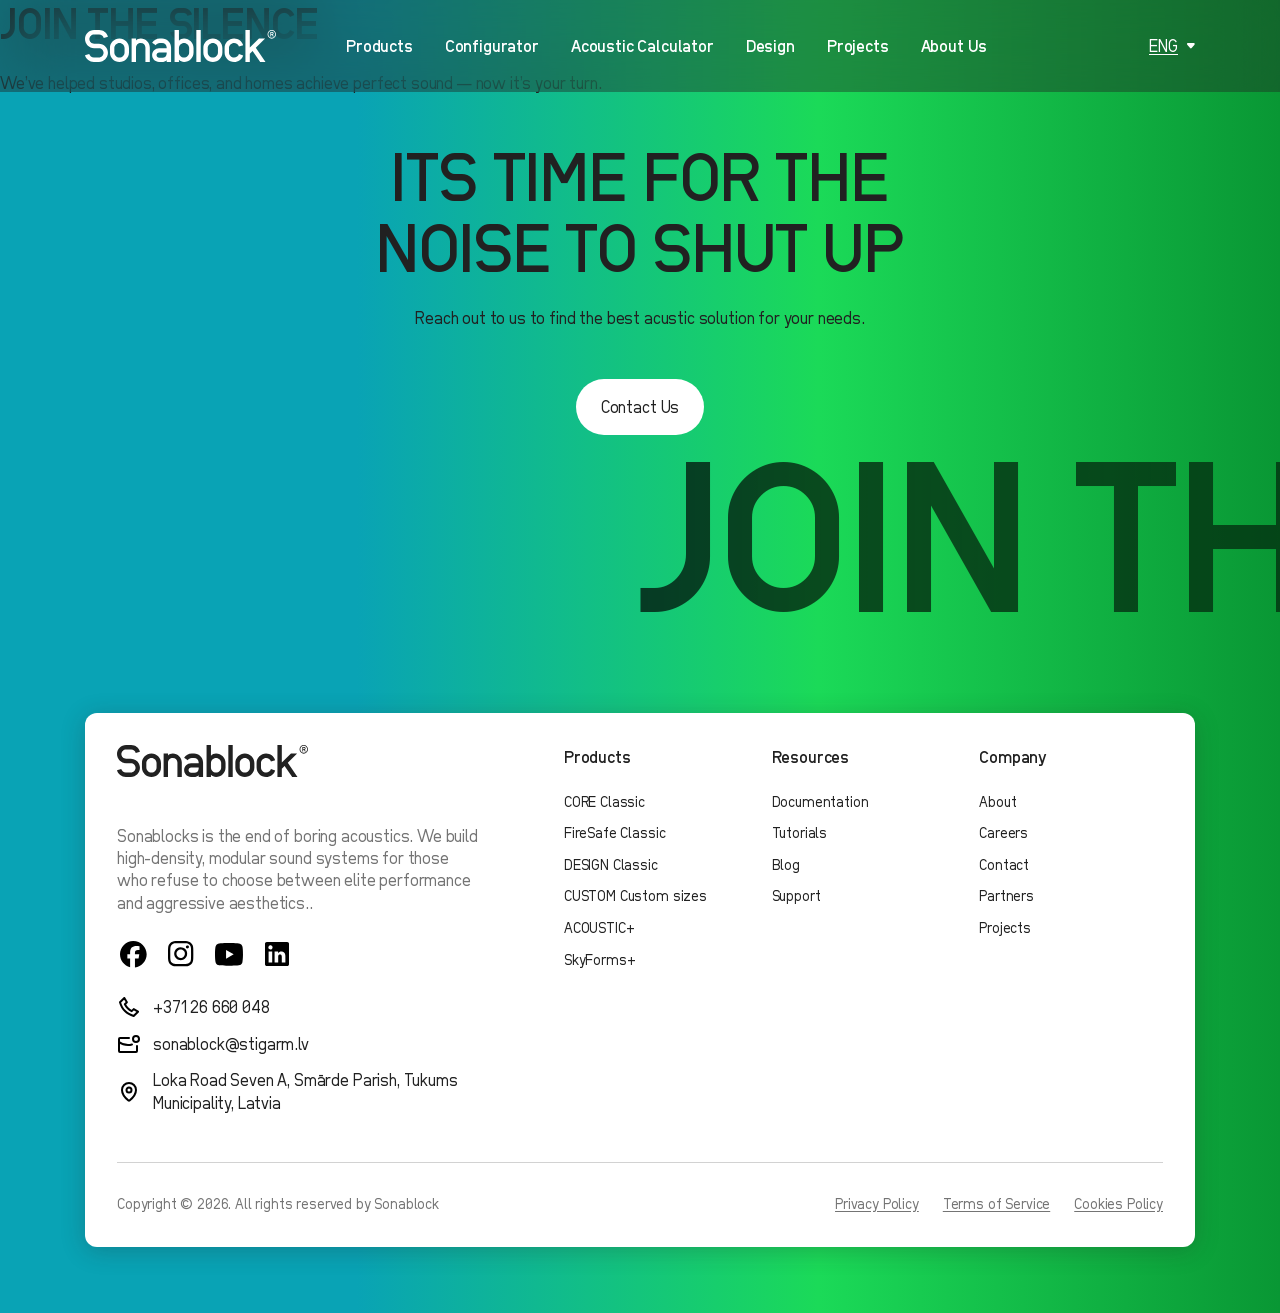
==== contacts-page.html @ 24ee2043 "initial commit" ====
<!DOCTYPE html>
<html lang="en">
    <head>
        <meta charset="UTF-8">
        <meta name="viewport" content="width=device-width, initial-scale=1, shrink-to-fit=no"> 
        <link href="assets/css/style.css?v=1" rel="stylesheet" />
        <title>Sonablock</title>
    </head>

    <body>
        <header id="masthead" class="site-header">
            <div class="container">
                <a href="#" class="site-logo">
                    <img src="assets/images/logo.svg" alt="">
                </a> 

                <nav id="site-navigation">                    
                    <ul id="primary-menu-list">  
                        <li class="menu-item menu-current-item">
                            <a href="#">Products</a>
                        </li>

                        <li class="menu-item">
                            <a href="#">Configurator</a>
                        </li>

                         <li class="menu-item">
                            <a href="#">Acoustic Calculator</a>
                        </li>

                         <li class="menu-item">
                            <a href="#">Design</a>
                        </li>

                         <li class="menu-item">
                            <a href="#">Projects</a>
                        </li>

                         <li class="menu-item">
                            <a href="#">About Us</a>
                        </li>

                    </ul>
                </nav> 
                
                <div class="site-header__buttons">
                    <a href="#" class="cta-btn btn btn-primary h-44">Join the silence</a>

                    <div class="header-lang-bar dropdown">
                        <button class="dropdown-toggle" type="button" data-bs-toggle="dropdown" aria-expanded="false">
                            <span>Eng</span>
                        </button>
    
                        <ul class="dropdown-menu">
                            <li>
                                <a class="dropdown-item" href="#">
                                    <span>LV</span>
                                </a>
                            </li>

                            <li>
                                <a class="dropdown-item" href="#">
                                    <span>LT</span>
                                </a>
                            </li>
                        </ul>
                    </div>

                    <button type="button" class="menu-toggle">
                        <span>Menu</span>

                        <div class="menu-toggle__icon-holder">
                            <i class="menu-toggle__icon"></i>
                        </div>
                    </button>                    
                </div>

            </div>
        </header>    
        
        <main id="main" class="site-main" role="main"> 
            <div class="page-heading-holder">
                <h1 class="page-heading">JOIN THE SILENCE</h1>
                <p>We’ve helped studios, offices, and homes achieve perfect sound — now it’s your turn.</p>
            </div>

            <section class="cta-section" data-title="Join the silence">
                <div class="container">
                    <div class="section-heading-holder">
                        <h2 class="section-heading section-heading--gradient">ITS TIME FOR THE NOISE TO SHUT UP</h2>
                        <p>Reach out to us to find the best acustic solution for your needs.</p>

                        <a href="#" class="cta-section__btn btn btn-primary">Contact Us</a>
                    </div>
                </div>
            </section>
        </main>

        <footer id="main-footer">      
            <div class="container">
                <div class="footer-content">
                    <div class="footer-content__main">
                        <div class="widget-text">
                            <div class="footer-logo">
                                <img src="assets/images/logos/footer-logo.svg" alt="">
                            </div>

                            <p>Sonablocks is the end of boring acoustics. We build high-density, modular sound systems for those who refuse to choose between elite performance and aggressive aesthetics..</p>

                            <ul class="social-media">
                                <li>
                                    <a href="#" target="_blank">
                                        <img src="assets/images/icons/footer-fb-icon.svg" alt="">
                                    </a>
                                </li>

                                <li>
                                    <a href="#" target="_blank">
                                        <img src="assets/images/icons/footer-ig-icon.svg" alt="">
                                    </a>
                                </li>

                                <li>
                                    <a href="#" target="_blank">
                                        <img src="assets/images/icons/footer-yt-icon.svg" alt="">
                                    </a>
                                </li>

                                <li>
                                    <a href="#" target="_blank">
                                        <img src="assets/images/icons/footer-linked-icon.svg" alt="">
                                    </a>
                                </li>
                            </ul>

                            <ul class="footer-contacts">
                                <li>
                                    <a href="tel:+37126660048">
                                        <div class="footer-contacts__icon">
                                            <img src="assets/images/icons/footer-phone.svg" alt="">
                                        </div>

                                        <span>+371 26 660 048</span>
                                    </a>
                                </li>

                                <li>
                                    <a href="mailto:sonablock@stigarm.lv">
                                        <div class="footer-contacts__icon">
                                            <img src="assets/images/icons/footer-email.svg" alt="">
                                        </div>

                                        <span>sonablock@stigarm.lv</span>
                                    </a>
                                </li>

                                <li>
                                    <a href="#">
                                        <div class="footer-contacts__icon">
                                            <img src="assets/images/icons/footer-location.svg" alt="">
                                        </div>

                                        <span>Loka Road Seven A, Smārde Parish, Tukums Municipality, Latvia</span>
                                    </a>
                                </li>
                            </ul>
                        </div>

                        <div class="right-side">
                            <div class="menu-col">
                                <h4 class="widget-title">Products</h4>

                                <ul class="menu">
                                    <li class="menu-item">
                                        <a href="#">CORE Classic</a>
                                    </li>

                                    <li class="menu-item">
                                        <a href="#">FireSafe Classic</a>
                                    </li>

                                    <li class="menu-item">
                                        <a href="#">DESIGN Classic</a>
                                    </li>

                                    <li class="menu-item">
                                        <a href="#">CUSTOM Custom sizes</a>
                                    </li>

                                    <li class="menu-item">
                                        <a href="#">ACOUSTIC+</a>
                                    </li>

                                    <li class="menu-item">
                                        <a href="#">SkyForms+</a>
                                    </li>
                                </ul>
                            </div>

                            <div class="menu-col">
                                <h4 class="widget-title">Resources</h4>

                                <ul class="menu">
                                    <li class="menu-item">
                                        <a href="#">Documentation</a>
                                    </li>

                                    <li class="menu-item">
                                        <a href="#">Tutorials</a>
                                    </li>

                                    <li class="menu-item">
                                        <a href="#">Blog</a>
                                    </li>

                                    <li class="menu-item">
                                        <a href="#">Support</a>
                                    </li>
                                </ul>
                            </div>

                            <div class="menu-col">
                                <h4 class="widget-title">Company</h4>

                                <ul class="menu">
                                    <li class="menu-item">
                                        <a href="#">About</a>
                                    </li>

                                    <li class="menu-item">
                                        <a href="#">Careers</a>
                                    </li>

                                    <li class="menu-item">
                                        <a href="#">Contact</a>
                                    </li>

                                    <li class="menu-item">
                                        <a href="#">Partners</a>
                                    </li>

                                    <li class="menu-item">
                                        <a href="#">Projects</a>
                                    </li>
                                </ul>
                            </div>
                        </div>
                    </div>

                    <div class="footer-content__bottom">
                        <span class="footer-content__bottom-copyrights">Copyright &copy; 2026. All rights reserved by Sonablock</span>

                        <ul class="footer-content__bottom-links d-flex">
                            <li>
                                <a href="#">Privacy Policy</a>
                            </li>

                            <li>
                                <a href="#">Terms of Service</a>
                            </li>

                            <li>
                                <a href="#">Cookies Policy</a>
                            </li>

                        </ul>
                    </div>
                </div>               
            </div>        
        </footer>

        <div class="content-overlay"></div>

        <!-- JS files -->
        <script src="assets/js/jquery.min.js"></script>
        <script src="assets/bootstrap/dist/js/bootstrap.bundle.js"></script> 
        <script src="assets/js/swiper-bundle.min.js"></script> 
        <script src="assets/js/bootstrap-select.min.js"></script>
        <script src="assets/js/fancybox.min.js"></script> 
        <script src="assets/js/functions.js?v=1"></script>       
    </body>
</html>
---- assets/css/style.css ----
@charset "UTF-8";
@import "../css/swiper-bundle.min.css";
@import "../css/bootstrap-select.min.css";
@import "../css/jquery.fancybox.min.css";
@font-face {
  font-family: "Keiner 700";
  src: url("../fonts/Keiner-Bold.eot");
  src: url("../fonts/Keiner-Bold.eot?#iefix") format("embedded-opentype"), url("../fonts/Keiner-Bold.woff2") format("woff2"), url("../fonts/Keiner-Bold.woff") format("woff"), url("../fonts/Keiner-Bold.ttf") format("truetype");
  font-weight: 700;
  font-style: normal;
  font-display: swap;
}
@font-face {
  font-family: "Keiner 600";
  src: url("../fonts/Keiner-SemiBold.eot");
  src: url("../fonts/Keiner-SemiBold.eot?#iefix") format("embedded-opentype"), url("../fonts/Keiner-SemiBold.woff2") format("woff2"), url("../fonts/Keiner-SemiBold.woff") format("woff"), url("../fonts/Keiner-SemiBold.ttf") format("truetype");
  font-weight: 600;
  font-style: normal;
  font-display: swap;
}
@font-face {
  font-family: "Keiner 500";
  src: url("../fonts/Keiner-Medium.eot");
  src: url("../fonts/Keiner-Medium.eot?#iefix") format("embedded-opentype"), url("../fonts/Keiner-Medium.woff2") format("woff2"), url("../fonts/Keiner-Medium.woff") format("woff"), url("../fonts/Keiner-Medium.ttf") format("truetype");
  font-weight: 500;
  font-style: normal;
  font-display: swap;
}
@font-face {
  font-family: "Keiner 400";
  src: url("../fonts/Keiner-Regular.eot");
  src: url("../fonts/Keiner-Regular.eot?#iefix") format("embedded-opentype"), url("../fonts/Keiner-Regular.woff2") format("woff2"), url("../fonts/Keiner-Regular.woff") format("woff"), url("../fonts/Keiner-Regular.ttf") format("truetype");
  font-weight: 400;
  font-style: normal;
  font-display: swap;
}
@font-face {
  font-family: "Keiner 300";
  src: url("../fonts/Keiner-Light.eot");
  src: url("../fonts/Keiner-Light.eot?#iefix") format("embedded-opentype"), url("../fonts/Keiner-Light.woff2") format("woff2"), url("../fonts/Keiner-Light.woff") format("woff"), url("../fonts/Keiner-Light.ttf") format("truetype");
  font-weight: 300;
  font-style: normal;
  font-display: swap;
}
@font-face {
  font-family: "Keiner 200";
  src: url("../fonts/Keiner-ExtraLight.eot");
  src: url("../fonts/Keiner-ExtraLight.eot?#iefix") format("embedded-opentype"), url("../fonts/Keiner-ExtraLight.woff2") format("woff2"), url("../fonts/Keiner-ExtraLight.woff") format("woff"), url("../fonts/Keiner-ExtraLight.ttf") format("truetype");
  font-weight: 200;
  font-style: normal;
  font-display: swap;
}
@font-face {
  font-family: "Keiner 100";
  src: url("../fonts/Keiner-Thin.eot");
  src: url("../fonts/Keiner-Thin.eot?#iefix") format("embedded-opentype"), url("../fonts/Keiner-Thin.woff2") format("woff2"), url("../fonts/Keiner-Thin.woff") format("woff"), url("../fonts/Keiner-Thin.ttf") format("truetype");
  font-weight: 100;
  font-style: normal;
  font-display: swap;
}
:root {
  --font-100: 'Keiner 100', sans-serif;
  --font-200: 'Keiner 200', sans-serif;
  --font-300: 'Keiner 300', sans-serif;
  --font-400: 'Keiner 400', sans-serif;
  --font-500: 'Keiner 500', sans-serif;
  --font-600: 'Keiner 600', sans-serif;
  --font-700: 'Keiner 700', sans-serif;
}

/* Bootstrap SCSS */
:root,
[data-bs-theme=light] {
  --bs-blue: transparent;
  --bs-indigo: transparent;
  --bs-purple: transparent;
  --bs-pink: transparent;
  --bs-red: transparent;
  --bs-orange: transparent;
  --bs-yellow: transparent;
  --bs-green: transparent;
  --bs-teal: transparent;
  --bs-cyan: transparent;
  --bs-black: #000;
  --bs-white: transparent;
  --bs-gray: transparent;
  --bs-gray-dark: transparent;
  --bs-gray-100: transparent;
  --bs-gray-200: transparent;
  --bs-gray-300: transparent;
  --bs-gray-400: transparent;
  --bs-gray-500: transparent;
  --bs-gray-600: transparent;
  --bs-gray-700: transparent;
  --bs-gray-800: transparent;
  --bs-gray-900: transparent;
  --bs-primary: transparent;
  --bs-secondary: transparent;
  --bs-success: transparent;
  --bs-info: transparent;
  --bs-warning: transparent;
  --bs-danger: transparent;
  --bs-light: transparent;
  --bs-dark: transparent;
  --bs-primary-rgb: 0, 0, 0;
  --bs-secondary-rgb: 0, 0, 0;
  --bs-success-rgb: 0, 0, 0;
  --bs-info-rgb: 0, 0, 0;
  --bs-warning-rgb: 0, 0, 0;
  --bs-danger-rgb: 0, 0, 0;
  --bs-light-rgb: 0, 0, 0;
  --bs-dark-rgb: 0, 0, 0;
  --bs-primary-text-emphasis: rgba(0, 0, 0, 0.6);
  --bs-secondary-text-emphasis: rgba(0, 0, 0, 0.6);
  --bs-success-text-emphasis: rgba(0, 0, 0, 0.6);
  --bs-info-text-emphasis: rgba(0, 0, 0, 0.6);
  --bs-warning-text-emphasis: rgba(0, 0, 0, 0.6);
  --bs-danger-text-emphasis: rgba(0, 0, 0, 0.6);
  --bs-light-text-emphasis: transparent;
  --bs-dark-text-emphasis: transparent;
  --bs-primary-bg-subtle: rgba(255, 255, 255, 0.8);
  --bs-secondary-bg-subtle: rgba(255, 255, 255, 0.8);
  --bs-success-bg-subtle: rgba(255, 255, 255, 0.8);
  --bs-info-bg-subtle: rgba(255, 255, 255, 0.8);
  --bs-warning-bg-subtle: rgba(255, 255, 255, 0.8);
  --bs-danger-bg-subtle: rgba(255, 255, 255, 0.8);
  --bs-light-bg-subtle: rgba(0, 0, 0, 0);
  --bs-dark-bg-subtle: transparent;
  --bs-primary-border-subtle: rgba(255, 255, 255, 0.6);
  --bs-secondary-border-subtle: rgba(255, 255, 255, 0.6);
  --bs-success-border-subtle: rgba(255, 255, 255, 0.6);
  --bs-info-border-subtle: rgba(255, 255, 255, 0.6);
  --bs-warning-border-subtle: rgba(255, 255, 255, 0.6);
  --bs-danger-border-subtle: rgba(255, 255, 255, 0.6);
  --bs-light-border-subtle: transparent;
  --bs-dark-border-subtle: transparent;
  --bs-white-rgb: 0, 0, 0;
  --bs-black-rgb: 0, 0, 0;
  --bs-font-sans-serif: system-ui, -apple-system, "Segoe UI", Roboto, "Helvetica Neue", "Noto Sans", "Liberation Sans", Arial, sans-serif, "Apple Color Emoji", "Segoe UI Emoji", "Segoe UI Symbol", "Noto Color Emoji";
  --bs-font-monospace: SFMono-Regular, Menlo, Monaco, Consolas, "Liberation Mono", "Courier New", monospace;
  --bs-gradient: linear-gradient(180deg, rgba(0, 0, 0, 0.15), rgba(0, 0, 0, 0));
  --bs-body-font-family: var(--bs-font-sans-serif);
  --bs-body-font-size: 1rem;
  --bs-body-font-weight: 400;
  --bs-body-line-height: 1.5;
  --bs-body-color: transparent;
  --bs-body-color-rgb: 0, 0, 0;
  --bs-body-bg: transparent;
  --bs-body-bg-rgb: 0, 0, 0;
  --bs-emphasis-color: #000;
  --bs-emphasis-color-rgb: 0, 0, 0;
  --bs-secondary-color: rgba(0, 0, 0, 0.75);
  --bs-secondary-color-rgb: 0, 0, 0;
  --bs-secondary-bg: transparent;
  --bs-secondary-bg-rgb: 0, 0, 0;
  --bs-tertiary-color: rgba(0, 0, 0, 0.5);
  --bs-tertiary-color-rgb: 0, 0, 0;
  --bs-tertiary-bg: transparent;
  --bs-tertiary-bg-rgb: 0, 0, 0;
  --bs-heading-color: inherit;
  --bs-link-color: transparent;
  --bs-link-color-rgb: 0, 0, 0;
  --bs-link-decoration: underline;
  --bs-link-hover-color: rgba(0, 0, 0, 0.2);
  --bs-link-hover-color-rgb: 0, 0, 0;
  --bs-code-color: transparent;
  --bs-highlight-bg: rgba(255, 255, 255, 0.8);
  --bs-border-width: 1px;
  --bs-border-style: solid;
  --bs-border-color: transparent;
  --bs-border-color-translucent: rgba(0, 0, 0, 0.175);
  --bs-border-radius: 0.375rem;
  --bs-border-radius-sm: 0.25rem;
  --bs-border-radius-lg: 0.5rem;
  --bs-border-radius-xl: 1rem;
  --bs-border-radius-xxl: 2rem;
  --bs-border-radius-2xl: var(--bs-border-radius-xxl);
  --bs-border-radius-pill: 50rem;
  --bs-box-shadow: 0 0.5rem 1rem rgba(0, 0, 0, 0.15);
  --bs-box-shadow-sm: 0 0.125rem 0.25rem rgba(0, 0, 0, 0.075);
  --bs-box-shadow-lg: 0 1rem 3rem rgba(0, 0, 0, 0.175);
  --bs-box-shadow-inset: inset 0 1px 2px rgba(0, 0, 0, 0.075);
  --bs-focus-ring-width: 0.25rem;
  --bs-focus-ring-opacity: 0.25;
  --bs-focus-ring-color: rgba(0, 0, 0, 0.25);
  --bs-form-valid-color: transparent;
  --bs-form-valid-border-color: transparent;
  --bs-form-invalid-color: transparent;
  --bs-form-invalid-border-color: transparent;
}

[data-bs-theme=dark] {
  color-scheme: dark;
  --bs-body-color: transparent;
  --bs-body-color-rgb: 0, 0, 0;
  --bs-body-bg: transparent;
  --bs-body-bg-rgb: 0, 0, 0;
  --bs-emphasis-color: transparent;
  --bs-emphasis-color-rgb: 0, 0, 0;
  --bs-secondary-color: rgba(0, 0, 0, 0.75);
  --bs-secondary-color-rgb: 0, 0, 0;
  --bs-secondary-bg: transparent;
  --bs-secondary-bg-rgb: 0, 0, 0;
  --bs-tertiary-color: rgba(0, 0, 0, 0.5);
  --bs-tertiary-color-rgb: 0, 0, 0;
  --bs-tertiary-bg: rgba(0, 0, 0, 0);
  --bs-tertiary-bg-rgb: 0, 0, 0;
  --bs-primary-text-emphasis: rgba(255, 255, 255, 0.4);
  --bs-secondary-text-emphasis: rgba(255, 255, 255, 0.4);
  --bs-success-text-emphasis: rgba(255, 255, 255, 0.4);
  --bs-info-text-emphasis: rgba(255, 255, 255, 0.4);
  --bs-warning-text-emphasis: rgba(255, 255, 255, 0.4);
  --bs-danger-text-emphasis: rgba(255, 255, 255, 0.4);
  --bs-light-text-emphasis: transparent;
  --bs-dark-text-emphasis: transparent;
  --bs-primary-bg-subtle: rgba(0, 0, 0, 0.8);
  --bs-secondary-bg-subtle: rgba(0, 0, 0, 0.8);
  --bs-success-bg-subtle: rgba(0, 0, 0, 0.8);
  --bs-info-bg-subtle: rgba(0, 0, 0, 0.8);
  --bs-warning-bg-subtle: rgba(0, 0, 0, 0.8);
  --bs-danger-bg-subtle: rgba(0, 0, 0, 0.8);
  --bs-light-bg-subtle: transparent;
  --bs-dark-bg-subtle: rgba(0, 0, 0, 0.5);
  --bs-primary-border-subtle: rgba(0, 0, 0, 0.4);
  --bs-secondary-border-subtle: rgba(0, 0, 0, 0.4);
  --bs-success-border-subtle: rgba(0, 0, 0, 0.4);
  --bs-info-border-subtle: rgba(0, 0, 0, 0.4);
  --bs-warning-border-subtle: rgba(0, 0, 0, 0.4);
  --bs-danger-border-subtle: rgba(0, 0, 0, 0.4);
  --bs-light-border-subtle: transparent;
  --bs-dark-border-subtle: transparent;
  --bs-heading-color: inherit;
  --bs-link-color: rgba(255, 255, 255, 0.4);
  --bs-link-hover-color: rgba(255, 255, 255, 0.52);
  --bs-link-color-rgb: 255, 255, 255;
  --bs-link-hover-color-rgb: 255, 255, 255;
  --bs-code-color: rgba(255, 255, 255, 0.4);
  --bs-border-color: transparent;
  --bs-border-color-translucent: rgba(0, 0, 0, 0.15);
  --bs-form-valid-color: rgba(255, 255, 255, 0.4);
  --bs-form-valid-border-color: rgba(255, 255, 255, 0.4);
  --bs-form-invalid-color: rgba(255, 255, 255, 0.4);
  --bs-form-invalid-border-color: rgba(255, 255, 255, 0.4);
}

*,
*::before,
*::after {
  box-sizing: border-box;
}

@media (prefers-reduced-motion: no-preference) {
  :root {
    scroll-behavior: smooth;
  }
}

body {
  margin: 0;
  font-family: var(--bs-body-font-family);
  font-size: var(--bs-body-font-size);
  font-weight: var(--bs-body-font-weight);
  line-height: var(--bs-body-line-height);
  color: var(--bs-body-color);
  text-align: var(--bs-body-text-align);
  background-color: var(--bs-body-bg);
  -webkit-text-size-adjust: 100%;
  -webkit-tap-highlight-color: rgba(0, 0, 0, 0);
}

hr {
  margin: 1rem 0;
  color: inherit;
  border: 0;
  border-top: var(--bs-border-width) solid;
  opacity: 0.25;
}

h6, .h6, h5, .h5, h4, .h4, h3, .h3, h2, .h2, h1, .h1 {
  margin-top: 0;
  margin-bottom: 0.5rem;
  font-weight: 500;
  line-height: 1.2;
  color: var(--bs-heading-color);
}

h1, .h1 {
  font-size: calc(1.375rem + 1.5vw);
}
@media (min-width: 1200px) {
  h1, .h1 {
    font-size: 2.5rem;
  }
}

h2, .h2 {
  font-size: calc(1.325rem + 0.9vw);
}
@media (min-width: 1200px) {
  h2, .h2 {
    font-size: 2rem;
  }
}

h3, .h3 {
  font-size: calc(1.3rem + 0.6vw);
}
@media (min-width: 1200px) {
  h3, .h3 {
    font-size: 1.75rem;
  }
}

h4, .h4 {
  font-size: calc(1.275rem + 0.3vw);
}
@media (min-width: 1200px) {
  h4, .h4 {
    font-size: 1.5rem;
  }
}

h5, .h5 {
  font-size: 1.25rem;
}

h6, .h6 {
  font-size: 1rem;
}

p {
  margin-top: 0;
  margin-bottom: 1rem;
}

abbr[title] {
  -webkit-text-decoration: underline dotted;
          text-decoration: underline dotted;
  cursor: help;
  -webkit-text-decoration-skip-ink: none;
          text-decoration-skip-ink: none;
}

address {
  margin-bottom: 1rem;
  font-style: normal;
  line-height: inherit;
}

ol,
ul {
  padding-left: 2rem;
}

ol,
ul,
dl {
  margin-top: 0;
  margin-bottom: 1rem;
}

ol ol,
ul ul,
ol ul,
ul ol {
  margin-bottom: 0;
}

dt {
  font-weight: 700;
}

dd {
  margin-bottom: 0.5rem;
  margin-left: 0;
}

blockquote {
  margin: 0 0 1rem;
}

b,
strong {
  font-weight: bolder;
}

small, .small {
  font-size: 0.875em;
}

mark, .mark {
  padding: 0.1875em;
  background-color: var(--bs-highlight-bg);
}

sub,
sup {
  position: relative;
  font-size: 0.75em;
  line-height: 0;
  vertical-align: baseline;
}

sub {
  bottom: -0.25em;
}

sup {
  top: -0.5em;
}

a {
  color: rgba(var(--bs-link-color-rgb), var(--bs-link-opacity, 1));
  text-decoration: underline;
}
a:hover {
  --bs-link-color-rgb: var(--bs-link-hover-color-rgb);
}

a:not([href]):not([class]), a:not([href]):not([class]):hover {
  color: inherit;
  text-decoration: none;
}

pre,
code,
kbd,
samp {
  font-family: var(--bs-font-monospace);
  font-size: 1em;
}

pre {
  display: block;
  margin-top: 0;
  margin-bottom: 1rem;
  overflow: auto;
  font-size: 0.875em;
}
pre code {
  font-size: inherit;
  color: inherit;
  word-break: normal;
}

code {
  font-size: 0.875em;
  color: var(--bs-code-color);
  word-wrap: break-word;
}
a > code {
  color: inherit;
}

kbd {
  padding: 0.1875rem 0.375rem;
  font-size: 0.875em;
  color: var(--bs-body-bg);
  background-color: var(--bs-body-color);
  border-radius: 0.25rem;
}
kbd kbd {
  padding: 0;
  font-size: 1em;
}

figure {
  margin: 0 0 1rem;
}

img,
svg {
  vertical-align: middle;
}

table {
  caption-side: bottom;
  border-collapse: collapse;
}

caption {
  padding-top: 0.5rem;
  padding-bottom: 0.5rem;
  color: var(--bs-secondary-color);
  text-align: left;
}

th {
  text-align: inherit;
  text-align: -webkit-match-parent;
}

thead,
tbody,
tfoot,
tr,
td,
th {
  border-color: inherit;
  border-style: solid;
  border-width: 0;
}

label {
  display: inline-block;
}

button {
  border-radius: 0;
}

button:focus:not(:focus-visible) {
  outline: 0;
}

input,
button,
select,
optgroup,
textarea {
  margin: 0;
  font-family: inherit;
  font-size: inherit;
  line-height: inherit;
}

button,
select {
  text-transform: none;
}

[role=button] {
  cursor: pointer;
}

select {
  word-wrap: normal;
}
select:disabled {
  opacity: 1;
}

[list]:not([type=date]):not([type=datetime-local]):not([type=month]):not([type=week]):not([type=time])::-webkit-calendar-picker-indicator {
  display: none !important;
}

button,
[type=button],
[type=reset],
[type=submit] {
  -webkit-appearance: button;
}
button:not(:disabled),
[type=button]:not(:disabled),
[type=reset]:not(:disabled),
[type=submit]:not(:disabled) {
  cursor: pointer;
}

::-moz-focus-inner {
  padding: 0;
  border-style: none;
}

textarea {
  resize: vertical;
}

fieldset {
  min-width: 0;
  padding: 0;
  margin: 0;
  border: 0;
}

legend {
  float: left;
  width: 100%;
  padding: 0;
  margin-bottom: 0.5rem;
  font-size: calc(1.275rem + 0.3vw);
}
@media (min-width: 1200px) {
  legend {
    font-size: 1.5rem;
  }
}
legend {
  line-height: inherit;
}
legend + * {
  clear: left;
}

::-webkit-datetime-edit-fields-wrapper,
::-webkit-datetime-edit-text,
::-webkit-datetime-edit-minute,
::-webkit-datetime-edit-hour-field,
::-webkit-datetime-edit-day-field,
::-webkit-datetime-edit-month-field,
::-webkit-datetime-edit-year-field {
  padding: 0;
}

::-webkit-inner-spin-button {
  height: auto;
}

[type=search] {
  outline-offset: -2px;
  -webkit-appearance: textfield;
}

/* rtl:raw:
[type="tel"],
[type="url"],
[type="email"],
[type="number"] {
  direction: ltr;
}
*/
::-webkit-search-decoration {
  -webkit-appearance: none;
}

::-webkit-color-swatch-wrapper {
  padding: 0;
}

::file-selector-button {
  font: inherit;
  -webkit-appearance: button;
}

output {
  display: inline-block;
}

iframe {
  border: 0;
}

summary {
  display: list-item;
  cursor: pointer;
}

progress {
  vertical-align: baseline;
}

[hidden] {
  display: none !important;
}

.lead {
  font-size: 1.25rem;
  font-weight: 300;
}

.display-1 {
  font-size: calc(1.625rem + 4.5vw);
}
@media (min-width: 1200px) {
  .display-1 {
    font-size: 5rem;
  }
}
.display-1 {
  font-weight: 300;
  line-height: 1.2;
}

.display-2 {
  font-size: calc(1.575rem + 3.9vw);
}
@media (min-width: 1200px) {
  .display-2 {
    font-size: 4.5rem;
  }
}
.display-2 {
  font-weight: 300;
  line-height: 1.2;
}

.display-3 {
  font-size: calc(1.525rem + 3.3vw);
}
@media (min-width: 1200px) {
  .display-3 {
    font-size: 4rem;
  }
}
.display-3 {
  font-weight: 300;
  line-height: 1.2;
}

.display-4 {
  font-size: calc(1.475rem + 2.7vw);
}
@media (min-width: 1200px) {
  .display-4 {
    font-size: 3.5rem;
  }
}
.display-4 {
  font-weight: 300;
  line-height: 1.2;
}

.display-5 {
  font-size: calc(1.425rem + 2.1vw);
}
@media (min-width: 1200px) {
  .display-5 {
    font-size: 3rem;
  }
}
.display-5 {
  font-weight: 300;
  line-height: 1.2;
}

.display-6 {
  font-size: calc(1.375rem + 1.5vw);
}
@media (min-width: 1200px) {
  .display-6 {
    font-size: 2.5rem;
  }
}
.display-6 {
  font-weight: 300;
  line-height: 1.2;
}

.list-unstyled {
  padding-left: 0;
  list-style: none;
}

.list-inline {
  padding-left: 0;
  list-style: none;
}

.list-inline-item {
  display: inline-block;
}
.list-inline-item:not(:last-child) {
  margin-right: 0.5rem;
}

.initialism {
  font-size: 0.875em;
  text-transform: uppercase;
}

.blockquote {
  margin-bottom: 1rem;
  font-size: 1.25rem;
}
.blockquote > :last-child {
  margin-bottom: 0;
}

.blockquote-footer {
  margin-top: -1rem;
  margin-bottom: 1rem;
  font-size: 0.875em;
  color: transparent;
}
.blockquote-footer::before {
  content: "— ";
}

.container,
.container-fluid,
.container-xxl,
.container-xl,
.container-lg,
.container-md,
.container-sm {
  --bs-gutter-x: 1.5rem;
  --bs-gutter-y: 0;
  width: 100%;
  padding-right: calc(var(--bs-gutter-x) * 0.5);
  padding-left: calc(var(--bs-gutter-x) * 0.5);
  margin-right: auto;
  margin-left: auto;
}

@media (min-width: 576px) {
  .container-sm, .container {
    max-width: 540px;
  }
}
@media (min-width: 768px) {
  .container-md, .container-sm, .container {
    max-width: 720px;
  }
}
@media (min-width: 992px) {
  .container-lg, .container-md, .container-sm, .container {
    max-width: 960px;
  }
}
@media (min-width: 1200px) {
  .container-xl, .container-lg, .container-md, .container-sm, .container {
    max-width: 1140px;
  }
}
@media (min-width: 1400px) {
  .container-xxl, .container-xl, .container-lg, .container-md, .container-sm, .container {
    max-width: 1320px;
  }
}
:root {
  --bs-breakpoint-xs: 0;
  --bs-breakpoint-sm: 576px;
  --bs-breakpoint-md: 768px;
  --bs-breakpoint-lg: 992px;
  --bs-breakpoint-xl: 1200px;
  --bs-breakpoint-xxl: 1400px;
}

.row {
  --bs-gutter-x: 1.5rem;
  --bs-gutter-y: 0;
  display: flex;
  flex-wrap: wrap;
  margin-top: calc(-1 * var(--bs-gutter-y));
  margin-right: calc(-0.5 * var(--bs-gutter-x));
  margin-left: calc(-0.5 * var(--bs-gutter-x));
}
.row > * {
  flex-shrink: 0;
  width: 100%;
  max-width: 100%;
  padding-right: calc(var(--bs-gutter-x) * 0.5);
  padding-left: calc(var(--bs-gutter-x) * 0.5);
  margin-top: var(--bs-gutter-y);
}

.col {
  flex: 1 0 0%;
}

.row-cols-auto > * {
  flex: 0 0 auto;
  width: auto;
}

.row-cols-1 > * {
  flex: 0 0 auto;
  width: 100%;
}

.row-cols-2 > * {
  flex: 0 0 auto;
  width: 50%;
}

.row-cols-3 > * {
  flex: 0 0 auto;
  width: 33.3333333333%;
}

.row-cols-4 > * {
  flex: 0 0 auto;
  width: 25%;
}

.row-cols-5 > * {
  flex: 0 0 auto;
  width: 20%;
}

.row-cols-6 > * {
  flex: 0 0 auto;
  width: 16.6666666667%;
}

.col-auto {
  flex: 0 0 auto;
  width: auto;
}

.col-1 {
  flex: 0 0 auto;
  width: 8.33333333%;
}

.col-2 {
  flex: 0 0 auto;
  width: 16.66666667%;
}

.col-3 {
  flex: 0 0 auto;
  width: 25%;
}

.col-4 {
  flex: 0 0 auto;
  width: 33.33333333%;
}

.col-5 {
  flex: 0 0 auto;
  width: 41.66666667%;
}

.col-6 {
  flex: 0 0 auto;
  width: 50%;
}

.col-7 {
  flex: 0 0 auto;
  width: 58.33333333%;
}

.col-8 {
  flex: 0 0 auto;
  width: 66.66666667%;
}

.col-9 {
  flex: 0 0 auto;
  width: 75%;
}

.col-10 {
  flex: 0 0 auto;
  width: 83.33333333%;
}

.col-11 {
  flex: 0 0 auto;
  width: 91.66666667%;
}

.col-12 {
  flex: 0 0 auto;
  width: 100%;
}

.offset-1 {
  margin-left: 8.33333333%;
}

.offset-2 {
  margin-left: 16.66666667%;
}

.offset-3 {
  margin-left: 25%;
}

.offset-4 {
  margin-left: 33.33333333%;
}

.offset-5 {
  margin-left: 41.66666667%;
}

.offset-6 {
  margin-left: 50%;
}

.offset-7 {
  margin-left: 58.33333333%;
}

.offset-8 {
  margin-left: 66.66666667%;
}

.offset-9 {
  margin-left: 75%;
}

.offset-10 {
  margin-left: 83.33333333%;
}

.offset-11 {
  margin-left: 91.66666667%;
}

.g-0,
.gx-0 {
  --bs-gutter-x: 0;
}

.g-0,
.gy-0 {
  --bs-gutter-y: 0;
}

.g-1,
.gx-1 {
  --bs-gutter-x: 0.25rem;
}

.g-1,
.gy-1 {
  --bs-gutter-y: 0.25rem;
}

.g-2,
.gx-2 {
  --bs-gutter-x: 0.5rem;
}

.g-2,
.gy-2 {
  --bs-gutter-y: 0.5rem;
}

.g-3,
.gx-3 {
  --bs-gutter-x: 1rem;
}

.g-3,
.gy-3 {
  --bs-gutter-y: 1rem;
}

.g-4,
.gx-4 {
  --bs-gutter-x: 1.5rem;
}

.g-4,
.gy-4 {
  --bs-gutter-y: 1.5rem;
}

.g-5,
.gx-5 {
  --bs-gutter-x: 3rem;
}

.g-5,
.gy-5 {
  --bs-gutter-y: 3rem;
}

@media (min-width: 576px) {
  .col-sm {
    flex: 1 0 0%;
  }
  .row-cols-sm-auto > * {
    flex: 0 0 auto;
    width: auto;
  }
  .row-cols-sm-1 > * {
    flex: 0 0 auto;
    width: 100%;
  }
  .row-cols-sm-2 > * {
    flex: 0 0 auto;
    width: 50%;
  }
  .row-cols-sm-3 > * {
    flex: 0 0 auto;
    width: 33.3333333333%;
  }
  .row-cols-sm-4 > * {
    flex: 0 0 auto;
    width: 25%;
  }
  .row-cols-sm-5 > * {
    flex: 0 0 auto;
    width: 20%;
  }
  .row-cols-sm-6 > * {
    flex: 0 0 auto;
    width: 16.6666666667%;
  }
  .col-sm-auto {
    flex: 0 0 auto;
    width: auto;
  }
  .col-sm-1 {
    flex: 0 0 auto;
    width: 8.33333333%;
  }
  .col-sm-2 {
    flex: 0 0 auto;
    width: 16.66666667%;
  }
  .col-sm-3 {
    flex: 0 0 auto;
    width: 25%;
  }
  .col-sm-4 {
    flex: 0 0 auto;
    width: 33.33333333%;
  }
  .col-sm-5 {
    flex: 0 0 auto;
    width: 41.66666667%;
  }
  .col-sm-6 {
    flex: 0 0 auto;
    width: 50%;
  }
  .col-sm-7 {
    flex: 0 0 auto;
    width: 58.33333333%;
  }
  .col-sm-8 {
    flex: 0 0 auto;
    width: 66.66666667%;
  }
  .col-sm-9 {
    flex: 0 0 auto;
    width: 75%;
  }
  .col-sm-10 {
    flex: 0 0 auto;
    width: 83.33333333%;
  }
  .col-sm-11 {
    flex: 0 0 auto;
    width: 91.66666667%;
  }
  .col-sm-12 {
    flex: 0 0 auto;
    width: 100%;
  }
  .offset-sm-0 {
    margin-left: 0;
  }
  .offset-sm-1 {
    margin-left: 8.33333333%;
  }
  .offset-sm-2 {
    margin-left: 16.66666667%;
  }
  .offset-sm-3 {
    margin-left: 25%;
  }
  .offset-sm-4 {
    margin-left: 33.33333333%;
  }
  .offset-sm-5 {
    margin-left: 41.66666667%;
  }
  .offset-sm-6 {
    margin-left: 50%;
  }
  .offset-sm-7 {
    margin-left: 58.33333333%;
  }
  .offset-sm-8 {
    margin-left: 66.66666667%;
  }
  .offset-sm-9 {
    margin-left: 75%;
  }
  .offset-sm-10 {
    margin-left: 83.33333333%;
  }
  .offset-sm-11 {
    margin-left: 91.66666667%;
  }
  .g-sm-0,
  .gx-sm-0 {
    --bs-gutter-x: 0;
  }
  .g-sm-0,
  .gy-sm-0 {
    --bs-gutter-y: 0;
  }
  .g-sm-1,
  .gx-sm-1 {
    --bs-gutter-x: 0.25rem;
  }
  .g-sm-1,
  .gy-sm-1 {
    --bs-gutter-y: 0.25rem;
  }
  .g-sm-2,
  .gx-sm-2 {
    --bs-gutter-x: 0.5rem;
  }
  .g-sm-2,
  .gy-sm-2 {
    --bs-gutter-y: 0.5rem;
  }
  .g-sm-3,
  .gx-sm-3 {
    --bs-gutter-x: 1rem;
  }
  .g-sm-3,
  .gy-sm-3 {
    --bs-gutter-y: 1rem;
  }
  .g-sm-4,
  .gx-sm-4 {
    --bs-gutter-x: 1.5rem;
  }
  .g-sm-4,
  .gy-sm-4 {
    --bs-gutter-y: 1.5rem;
  }
  .g-sm-5,
  .gx-sm-5 {
    --bs-gutter-x: 3rem;
  }
  .g-sm-5,
  .gy-sm-5 {
    --bs-gutter-y: 3rem;
  }
}
@media (min-width: 768px) {
  .col-md {
    flex: 1 0 0%;
  }
  .row-cols-md-auto > * {
    flex: 0 0 auto;
    width: auto;
  }
  .row-cols-md-1 > * {
    flex: 0 0 auto;
    width: 100%;
  }
  .row-cols-md-2 > * {
    flex: 0 0 auto;
    width: 50%;
  }
  .row-cols-md-3 > * {
    flex: 0 0 auto;
    width: 33.3333333333%;
  }
  .row-cols-md-4 > * {
    flex: 0 0 auto;
    width: 25%;
  }
  .row-cols-md-5 > * {
    flex: 0 0 auto;
    width: 20%;
  }
  .row-cols-md-6 > * {
    flex: 0 0 auto;
    width: 16.6666666667%;
  }
  .col-md-auto {
    flex: 0 0 auto;
    width: auto;
  }
  .col-md-1 {
    flex: 0 0 auto;
    width: 8.33333333%;
  }
  .col-md-2 {
    flex: 0 0 auto;
    width: 16.66666667%;
  }
  .col-md-3 {
    flex: 0 0 auto;
    width: 25%;
  }
  .col-md-4 {
    flex: 0 0 auto;
    width: 33.33333333%;
  }
  .col-md-5 {
    flex: 0 0 auto;
    width: 41.66666667%;
  }
  .col-md-6 {
    flex: 0 0 auto;
    width: 50%;
  }
  .col-md-7 {
    flex: 0 0 auto;
    width: 58.33333333%;
  }
  .col-md-8 {
    flex: 0 0 auto;
    width: 66.66666667%;
  }
  .col-md-9 {
    flex: 0 0 auto;
    width: 75%;
  }
  .col-md-10 {
    flex: 0 0 auto;
    width: 83.33333333%;
  }
  .col-md-11 {
    flex: 0 0 auto;
    width: 91.66666667%;
  }
  .col-md-12 {
    flex: 0 0 auto;
    width: 100%;
  }
  .offset-md-0 {
    margin-left: 0;
  }
  .offset-md-1 {
    margin-left: 8.33333333%;
  }
  .offset-md-2 {
    margin-left: 16.66666667%;
  }
  .offset-md-3 {
    margin-left: 25%;
  }
  .offset-md-4 {
    margin-left: 33.33333333%;
  }
  .offset-md-5 {
    margin-left: 41.66666667%;
  }
  .offset-md-6 {
    margin-left: 50%;
  }
  .offset-md-7 {
    margin-left: 58.33333333%;
  }
  .offset-md-8 {
    margin-left: 66.66666667%;
  }
  .offset-md-9 {
    margin-left: 75%;
  }
  .offset-md-10 {
    margin-left: 83.33333333%;
  }
  .offset-md-11 {
    margin-left: 91.66666667%;
  }
  .g-md-0,
  .gx-md-0 {
    --bs-gutter-x: 0;
  }
  .g-md-0,
  .gy-md-0 {
    --bs-gutter-y: 0;
  }
  .g-md-1,
  .gx-md-1 {
    --bs-gutter-x: 0.25rem;
  }
  .g-md-1,
  .gy-md-1 {
    --bs-gutter-y: 0.25rem;
  }
  .g-md-2,
  .gx-md-2 {
    --bs-gutter-x: 0.5rem;
  }
  .g-md-2,
  .gy-md-2 {
    --bs-gutter-y: 0.5rem;
  }
  .g-md-3,
  .gx-md-3 {
    --bs-gutter-x: 1rem;
  }
  .g-md-3,
  .gy-md-3 {
    --bs-gutter-y: 1rem;
  }
  .g-md-4,
  .gx-md-4 {
    --bs-gutter-x: 1.5rem;
  }
  .g-md-4,
  .gy-md-4 {
    --bs-gutter-y: 1.5rem;
  }
  .g-md-5,
  .gx-md-5 {
    --bs-gutter-x: 3rem;
  }
  .g-md-5,
  .gy-md-5 {
    --bs-gutter-y: 3rem;
  }
}
@media (min-width: 992px) {
  .col-lg {
    flex: 1 0 0%;
  }
  .row-cols-lg-auto > * {
    flex: 0 0 auto;
    width: auto;
  }
  .row-cols-lg-1 > * {
    flex: 0 0 auto;
    width: 100%;
  }
  .row-cols-lg-2 > * {
    flex: 0 0 auto;
    width: 50%;
  }
  .row-cols-lg-3 > * {
    flex: 0 0 auto;
    width: 33.3333333333%;
  }
  .row-cols-lg-4 > * {
    flex: 0 0 auto;
    width: 25%;
  }
  .row-cols-lg-5 > * {
    flex: 0 0 auto;
    width: 20%;
  }
  .row-cols-lg-6 > * {
    flex: 0 0 auto;
    width: 16.6666666667%;
  }
  .col-lg-auto {
    flex: 0 0 auto;
    width: auto;
  }
  .col-lg-1 {
    flex: 0 0 auto;
    width: 8.33333333%;
  }
  .col-lg-2 {
    flex: 0 0 auto;
    width: 16.66666667%;
  }
  .col-lg-3 {
    flex: 0 0 auto;
    width: 25%;
  }
  .col-lg-4 {
    flex: 0 0 auto;
    width: 33.33333333%;
  }
  .col-lg-5 {
    flex: 0 0 auto;
    width: 41.66666667%;
  }
  .col-lg-6 {
    flex: 0 0 auto;
    width: 50%;
  }
  .col-lg-7 {
    flex: 0 0 auto;
    width: 58.33333333%;
  }
  .col-lg-8 {
    flex: 0 0 auto;
    width: 66.66666667%;
  }
  .col-lg-9 {
    flex: 0 0 auto;
    width: 75%;
  }
  .col-lg-10 {
    flex: 0 0 auto;
    width: 83.33333333%;
  }
  .col-lg-11 {
    flex: 0 0 auto;
    width: 91.66666667%;
  }
  .col-lg-12 {
    flex: 0 0 auto;
    width: 100%;
  }
  .offset-lg-0 {
    margin-left: 0;
  }
  .offset-lg-1 {
    margin-left: 8.33333333%;
  }
  .offset-lg-2 {
    margin-left: 16.66666667%;
  }
  .offset-lg-3 {
    margin-left: 25%;
  }
  .offset-lg-4 {
    margin-left: 33.33333333%;
  }
  .offset-lg-5 {
    margin-left: 41.66666667%;
  }
  .offset-lg-6 {
    margin-left: 50%;
  }
  .offset-lg-7 {
    margin-left: 58.33333333%;
  }
  .offset-lg-8 {
    margin-left: 66.66666667%;
  }
  .offset-lg-9 {
    margin-left: 75%;
  }
  .offset-lg-10 {
    margin-left: 83.33333333%;
  }
  .offset-lg-11 {
    margin-left: 91.66666667%;
  }
  .g-lg-0,
  .gx-lg-0 {
    --bs-gutter-x: 0;
  }
  .g-lg-0,
  .gy-lg-0 {
    --bs-gutter-y: 0;
  }
  .g-lg-1,
  .gx-lg-1 {
    --bs-gutter-x: 0.25rem;
  }
  .g-lg-1,
  .gy-lg-1 {
    --bs-gutter-y: 0.25rem;
  }
  .g-lg-2,
  .gx-lg-2 {
    --bs-gutter-x: 0.5rem;
  }
  .g-lg-2,
  .gy-lg-2 {
    --bs-gutter-y: 0.5rem;
  }
  .g-lg-3,
  .gx-lg-3 {
    --bs-gutter-x: 1rem;
  }
  .g-lg-3,
  .gy-lg-3 {
    --bs-gutter-y: 1rem;
  }
  .g-lg-4,
  .gx-lg-4 {
    --bs-gutter-x: 1.5rem;
  }
  .g-lg-4,
  .gy-lg-4 {
    --bs-gutter-y: 1.5rem;
  }
  .g-lg-5,
  .gx-lg-5 {
    --bs-gutter-x: 3rem;
  }
  .g-lg-5,
  .gy-lg-5 {
    --bs-gutter-y: 3rem;
  }
}
@media (min-width: 1200px) {
  .col-xl {
    flex: 1 0 0%;
  }
  .row-cols-xl-auto > * {
    flex: 0 0 auto;
    width: auto;
  }
  .row-cols-xl-1 > * {
    flex: 0 0 auto;
    width: 100%;
  }
  .row-cols-xl-2 > * {
    flex: 0 0 auto;
    width: 50%;
  }
  .row-cols-xl-3 > * {
    flex: 0 0 auto;
    width: 33.3333333333%;
  }
  .row-cols-xl-4 > * {
    flex: 0 0 auto;
    width: 25%;
  }
  .row-cols-xl-5 > * {
    flex: 0 0 auto;
    width: 20%;
  }
  .row-cols-xl-6 > * {
    flex: 0 0 auto;
    width: 16.6666666667%;
  }
  .col-xl-auto {
    flex: 0 0 auto;
    width: auto;
  }
  .col-xl-1 {
    flex: 0 0 auto;
    width: 8.33333333%;
  }
  .col-xl-2 {
    flex: 0 0 auto;
    width: 16.66666667%;
  }
  .col-xl-3 {
    flex: 0 0 auto;
    width: 25%;
  }
  .col-xl-4 {
    flex: 0 0 auto;
    width: 33.33333333%;
  }
  .col-xl-5 {
    flex: 0 0 auto;
    width: 41.66666667%;
  }
  .col-xl-6 {
    flex: 0 0 auto;
    width: 50%;
  }
  .col-xl-7 {
    flex: 0 0 auto;
    width: 58.33333333%;
  }
  .col-xl-8 {
    flex: 0 0 auto;
    width: 66.66666667%;
  }
  .col-xl-9 {
    flex: 0 0 auto;
    width: 75%;
  }
  .col-xl-10 {
    flex: 0 0 auto;
    width: 83.33333333%;
  }
  .col-xl-11 {
    flex: 0 0 auto;
    width: 91.66666667%;
  }
  .col-xl-12 {
    flex: 0 0 auto;
    width: 100%;
  }
  .offset-xl-0 {
    margin-left: 0;
  }
  .offset-xl-1 {
    margin-left: 8.33333333%;
  }
  .offset-xl-2 {
    margin-left: 16.66666667%;
  }
  .offset-xl-3 {
    margin-left: 25%;
  }
  .offset-xl-4 {
    margin-left: 33.33333333%;
  }
  .offset-xl-5 {
    margin-left: 41.66666667%;
  }
  .offset-xl-6 {
    margin-left: 50%;
  }
  .offset-xl-7 {
    margin-left: 58.33333333%;
  }
  .offset-xl-8 {
    margin-left: 66.66666667%;
  }
  .offset-xl-9 {
    margin-left: 75%;
  }
  .offset-xl-10 {
    margin-left: 83.33333333%;
  }
  .offset-xl-11 {
    margin-left: 91.66666667%;
  }
  .g-xl-0,
  .gx-xl-0 {
    --bs-gutter-x: 0;
  }
  .g-xl-0,
  .gy-xl-0 {
    --bs-gutter-y: 0;
  }
  .g-xl-1,
  .gx-xl-1 {
    --bs-gutter-x: 0.25rem;
  }
  .g-xl-1,
  .gy-xl-1 {
    --bs-gutter-y: 0.25rem;
  }
  .g-xl-2,
  .gx-xl-2 {
    --bs-gutter-x: 0.5rem;
  }
  .g-xl-2,
  .gy-xl-2 {
    --bs-gutter-y: 0.5rem;
  }
  .g-xl-3,
  .gx-xl-3 {
    --bs-gutter-x: 1rem;
  }
  .g-xl-3,
  .gy-xl-3 {
    --bs-gutter-y: 1rem;
  }
  .g-xl-4,
  .gx-xl-4 {
    --bs-gutter-x: 1.5rem;
  }
  .g-xl-4,
  .gy-xl-4 {
    --bs-gutter-y: 1.5rem;
  }
  .g-xl-5,
  .gx-xl-5 {
    --bs-gutter-x: 3rem;
  }
  .g-xl-5,
  .gy-xl-5 {
    --bs-gutter-y: 3rem;
  }
}
@media (min-width: 1400px) {
  .col-xxl {
    flex: 1 0 0%;
  }
  .row-cols-xxl-auto > * {
    flex: 0 0 auto;
    width: auto;
  }
  .row-cols-xxl-1 > * {
    flex: 0 0 auto;
    width: 100%;
  }
  .row-cols-xxl-2 > * {
    flex: 0 0 auto;
    width: 50%;
  }
  .row-cols-xxl-3 > * {
    flex: 0 0 auto;
    width: 33.3333333333%;
  }
  .row-cols-xxl-4 > * {
    flex: 0 0 auto;
    width: 25%;
  }
  .row-cols-xxl-5 > * {
    flex: 0 0 auto;
    width: 20%;
  }
  .row-cols-xxl-6 > * {
    flex: 0 0 auto;
    width: 16.6666666667%;
  }
  .col-xxl-auto {
    flex: 0 0 auto;
    width: auto;
  }
  .col-xxl-1 {
    flex: 0 0 auto;
    width: 8.33333333%;
  }
  .col-xxl-2 {
    flex: 0 0 auto;
    width: 16.66666667%;
  }
  .col-xxl-3 {
    flex: 0 0 auto;
    width: 25%;
  }
  .col-xxl-4 {
    flex: 0 0 auto;
    width: 33.33333333%;
  }
  .col-xxl-5 {
    flex: 0 0 auto;
    width: 41.66666667%;
  }
  .col-xxl-6 {
    flex: 0 0 auto;
    width: 50%;
  }
  .col-xxl-7 {
    flex: 0 0 auto;
    width: 58.33333333%;
  }
  .col-xxl-8 {
    flex: 0 0 auto;
    width: 66.66666667%;
  }
  .col-xxl-9 {
    flex: 0 0 auto;
    width: 75%;
  }
  .col-xxl-10 {
    flex: 0 0 auto;
    width: 83.33333333%;
  }
  .col-xxl-11 {
    flex: 0 0 auto;
    width: 91.66666667%;
  }
  .col-xxl-12 {
    flex: 0 0 auto;
    width: 100%;
  }
  .offset-xxl-0 {
    margin-left: 0;
  }
  .offset-xxl-1 {
    margin-left: 8.33333333%;
  }
  .offset-xxl-2 {
    margin-left: 16.66666667%;
  }
  .offset-xxl-3 {
    margin-left: 25%;
  }
  .offset-xxl-4 {
    margin-left: 33.33333333%;
  }
  .offset-xxl-5 {
    margin-left: 41.66666667%;
  }
  .offset-xxl-6 {
    margin-left: 50%;
  }
  .offset-xxl-7 {
    margin-left: 58.33333333%;
  }
  .offset-xxl-8 {
    margin-left: 66.66666667%;
  }
  .offset-xxl-9 {
    margin-left: 75%;
  }
  .offset-xxl-10 {
    margin-left: 83.33333333%;
  }
  .offset-xxl-11 {
    margin-left: 91.66666667%;
  }
  .g-xxl-0,
  .gx-xxl-0 {
    --bs-gutter-x: 0;
  }
  .g-xxl-0,
  .gy-xxl-0 {
    --bs-gutter-y: 0;
  }
  .g-xxl-1,
  .gx-xxl-1 {
    --bs-gutter-x: 0.25rem;
  }
  .g-xxl-1,
  .gy-xxl-1 {
    --bs-gutter-y: 0.25rem;
  }
  .g-xxl-2,
  .gx-xxl-2 {
    --bs-gutter-x: 0.5rem;
  }
  .g-xxl-2,
  .gy-xxl-2 {
    --bs-gutter-y: 0.5rem;
  }
  .g-xxl-3,
  .gx-xxl-3 {
    --bs-gutter-x: 1rem;
  }
  .g-xxl-3,
  .gy-xxl-3 {
    --bs-gutter-y: 1rem;
  }
  .g-xxl-4,
  .gx-xxl-4 {
    --bs-gutter-x: 1.5rem;
  }
  .g-xxl-4,
  .gy-xxl-4 {
    --bs-gutter-y: 1.5rem;
  }
  .g-xxl-5,
  .gx-xxl-5 {
    --bs-gutter-x: 3rem;
  }
  .g-xxl-5,
  .gy-xxl-5 {
    --bs-gutter-y: 3rem;
  }
}
.table {
  --bs-table-color-type: initial;
  --bs-table-bg-type: initial;
  --bs-table-color-state: initial;
  --bs-table-bg-state: initial;
  --bs-table-color: var(--bs-body-color);
  --bs-table-bg: var(--bs-body-bg);
  --bs-table-border-color: var(--bs-border-color);
  --bs-table-accent-bg: transparent;
  --bs-table-striped-color: var(--bs-body-color);
  --bs-table-striped-bg: rgba(0, 0, 0, 0.05);
  --bs-table-active-color: var(--bs-body-color);
  --bs-table-active-bg: rgba(0, 0, 0, 0.1);
  --bs-table-hover-color: var(--bs-body-color);
  --bs-table-hover-bg: rgba(0, 0, 0, 0.075);
  width: 100%;
  margin-bottom: 1rem;
  vertical-align: top;
  border-color: var(--bs-table-border-color);
}
.table > :not(caption) > * > * {
  padding: 0.5rem 0.5rem;
  color: var(--bs-table-color-state, var(--bs-table-color-type, var(--bs-table-color)));
  background-color: var(--bs-table-bg);
  border-bottom-width: var(--bs-border-width);
  box-shadow: inset 0 0 0 9999px var(--bs-table-bg-state, var(--bs-table-bg-type, var(--bs-table-accent-bg)));
}
.table > tbody {
  vertical-align: inherit;
}
.table > thead {
  vertical-align: bottom;
}

.table-group-divider {
  border-top: calc(var(--bs-border-width) * 2) solid currentcolor;
}

.caption-top {
  caption-side: top;
}

.table-sm > :not(caption) > * > * {
  padding: 0.25rem 0.25rem;
}

.table-bordered > :not(caption) > * {
  border-width: var(--bs-border-width) 0;
}
.table-bordered > :not(caption) > * > * {
  border-width: 0 var(--bs-border-width);
}

.table-borderless > :not(caption) > * > * {
  border-bottom-width: 0;
}
.table-borderless > :not(:first-child) {
  border-top-width: 0;
}

.table-striped > tbody > tr:nth-of-type(odd) > * {
  --bs-table-color-type: var(--bs-table-striped-color);
  --bs-table-bg-type: var(--bs-table-striped-bg);
}

.table-striped-columns > :not(caption) > tr > :nth-child(even) {
  --bs-table-color-type: var(--bs-table-striped-color);
  --bs-table-bg-type: var(--bs-table-striped-bg);
}

.table-active {
  --bs-table-color-state: var(--bs-table-active-color);
  --bs-table-bg-state: var(--bs-table-active-bg);
}

.table-hover > tbody > tr:hover > * {
  --bs-table-color-state: var(--bs-table-hover-color);
  --bs-table-bg-state: var(--bs-table-hover-bg);
}

.table-primary {
  --bs-table-color: #000;
  --bs-table-bg: rgba(255, 255, 255, 0.8);
  --bs-table-border-color: rgba(218.5714285714, 218.5714285714, 218.5714285714, 0.82);
  --bs-table-striped-bg: rgba(236.3414634146, 236.3414634146, 236.3414634146, 0.81);
  --bs-table-striped-color: #000;
  --bs-table-active-bg: rgba(218.5714285714, 218.5714285714, 218.5714285714, 0.82);
  --bs-table-active-color: #000;
  --bs-table-hover-bg: rgba(227.3493975904, 227.3493975904, 227.3493975904, 0.815);
  --bs-table-hover-color: #000;
  color: var(--bs-table-color);
  border-color: var(--bs-table-border-color);
}

.table-secondary {
  --bs-table-color: #000;
  --bs-table-bg: rgba(255, 255, 255, 0.8);
  --bs-table-border-color: rgba(218.5714285714, 218.5714285714, 218.5714285714, 0.82);
  --bs-table-striped-bg: rgba(236.3414634146, 236.3414634146, 236.3414634146, 0.81);
  --bs-table-striped-color: #000;
  --bs-table-active-bg: rgba(218.5714285714, 218.5714285714, 218.5714285714, 0.82);
  --bs-table-active-color: #000;
  --bs-table-hover-bg: rgba(227.3493975904, 227.3493975904, 227.3493975904, 0.815);
  --bs-table-hover-color: #000;
  color: var(--bs-table-color);
  border-color: var(--bs-table-border-color);
}

.table-success {
  --bs-table-color: #000;
  --bs-table-bg: rgba(255, 255, 255, 0.8);
  --bs-table-border-color: rgba(218.5714285714, 218.5714285714, 218.5714285714, 0.82);
  --bs-table-striped-bg: rgba(236.3414634146, 236.3414634146, 236.3414634146, 0.81);
  --bs-table-striped-color: #000;
  --bs-table-active-bg: rgba(218.5714285714, 218.5714285714, 218.5714285714, 0.82);
  --bs-table-active-color: #000;
  --bs-table-hover-bg: rgba(227.3493975904, 227.3493975904, 227.3493975904, 0.815);
  --bs-table-hover-color: #000;
  color: var(--bs-table-color);
  border-color: var(--bs-table-border-color);
}

.table-info {
  --bs-table-color: #000;
  --bs-table-bg: rgba(255, 255, 255, 0.8);
  --bs-table-border-color: rgba(218.5714285714, 218.5714285714, 218.5714285714, 0.82);
  --bs-table-striped-bg: rgba(236.3414634146, 236.3414634146, 236.3414634146, 0.81);
  --bs-table-striped-color: #000;
  --bs-table-active-bg: rgba(218.5714285714, 218.5714285714, 218.5714285714, 0.82);
  --bs-table-active-color: #000;
  --bs-table-hover-bg: rgba(227.3493975904, 227.3493975904, 227.3493975904, 0.815);
  --bs-table-hover-color: #000;
  color: var(--bs-table-color);
  border-color: var(--bs-table-border-color);
}

.table-warning {
  --bs-table-color: #000;
  --bs-table-bg: rgba(255, 255, 255, 0.8);
  --bs-table-border-color: rgba(218.5714285714, 218.5714285714, 218.5714285714, 0.82);
  --bs-table-striped-bg: rgba(236.3414634146, 236.3414634146, 236.3414634146, 0.81);
  --bs-table-striped-color: #000;
  --bs-table-active-bg: rgba(218.5714285714, 218.5714285714, 218.5714285714, 0.82);
  --bs-table-active-color: #000;
  --bs-table-hover-bg: rgba(227.3493975904, 227.3493975904, 227.3493975904, 0.815);
  --bs-table-hover-color: #000;
  color: var(--bs-table-color);
  border-color: var(--bs-table-border-color);
}

.table-danger {
  --bs-table-color: #000;
  --bs-table-bg: rgba(255, 255, 255, 0.8);
  --bs-table-border-color: rgba(218.5714285714, 218.5714285714, 218.5714285714, 0.82);
  --bs-table-striped-bg: rgba(236.3414634146, 236.3414634146, 236.3414634146, 0.81);
  --bs-table-striped-color: #000;
  --bs-table-active-bg: rgba(218.5714285714, 218.5714285714, 218.5714285714, 0.82);
  --bs-table-active-color: #000;
  --bs-table-hover-bg: rgba(227.3493975904, 227.3493975904, 227.3493975904, 0.815);
  --bs-table-hover-color: #000;
  color: var(--bs-table-color);
  border-color: var(--bs-table-border-color);
}

.table-light {
  --bs-table-color: transparent;
  --bs-table-bg: transparent;
  --bs-table-border-color: rgba(0, 0, 0, 0);
  --bs-table-striped-bg: rgba(0, 0, 0, 0);
  --bs-table-striped-color: transparent;
  --bs-table-active-bg: rgba(0, 0, 0, 0);
  --bs-table-active-color: transparent;
  --bs-table-hover-bg: rgba(0, 0, 0, 0);
  --bs-table-hover-color: transparent;
  color: var(--bs-table-color);
  border-color: var(--bs-table-border-color);
}

.table-dark {
  --bs-table-color: transparent;
  --bs-table-bg: transparent;
  --bs-table-border-color: rgba(0, 0, 0, 0);
  --bs-table-striped-bg: rgba(0, 0, 0, 0);
  --bs-table-striped-color: transparent;
  --bs-table-active-bg: rgba(0, 0, 0, 0);
  --bs-table-active-color: transparent;
  --bs-table-hover-bg: rgba(0, 0, 0, 0);
  --bs-table-hover-color: transparent;
  color: var(--bs-table-color);
  border-color: var(--bs-table-border-color);
}

.table-responsive {
  overflow-x: auto;
  -webkit-overflow-scrolling: touch;
}

@media (max-width: 575.98px) {
  .table-responsive-sm {
    overflow-x: auto;
    -webkit-overflow-scrolling: touch;
  }
}
@media (max-width: 767.98px) {
  .table-responsive-md {
    overflow-x: auto;
    -webkit-overflow-scrolling: touch;
  }
}
@media (max-width: 991.98px) {
  .table-responsive-lg {
    overflow-x: auto;
    -webkit-overflow-scrolling: touch;
  }
}
@media (max-width: 1199.98px) {
  .table-responsive-xl {
    overflow-x: auto;
    -webkit-overflow-scrolling: touch;
  }
}
@media (max-width: 1399.98px) {
  .table-responsive-xxl {
    overflow-x: auto;
    -webkit-overflow-scrolling: touch;
  }
}
.form-label {
  margin-bottom: 0.5rem;
}

.col-form-label {
  padding-top: calc(0.375rem + var(--bs-border-width));
  padding-bottom: calc(0.375rem + var(--bs-border-width));
  margin-bottom: 0;
  font-size: inherit;
  line-height: 1.5;
}

.col-form-label-lg {
  padding-top: calc(0.5rem + var(--bs-border-width));
  padding-bottom: calc(0.5rem + var(--bs-border-width));
  font-size: 1.25rem;
}

.col-form-label-sm {
  padding-top: calc(0.25rem + var(--bs-border-width));
  padding-bottom: calc(0.25rem + var(--bs-border-width));
  font-size: 0.875rem;
}

.form-text {
  margin-top: 0.25rem;
  font-size: 0.875em;
  color: var(--bs-secondary-color);
}

.form-control {
  display: block;
  width: 100%;
  padding: 0.375rem 0.75rem;
  font-size: 1rem;
  font-weight: 400;
  line-height: 1.5;
  color: var(--bs-body-color);
  background-color: var(--bs-body-bg);
  background-clip: padding-box;
  border: var(--bs-border-width) solid var(--bs-border-color);
  -webkit-appearance: none;
     -moz-appearance: none;
          appearance: none;
  border-radius: var(--bs-border-radius);
  transition: border-color 0.15s ease-in-out, box-shadow 0.15s ease-in-out;
}
@media (prefers-reduced-motion: reduce) {
  .form-control {
    transition: none;
  }
}
.form-control[type=file] {
  overflow: hidden;
}
.form-control[type=file]:not(:disabled):not([readonly]) {
  cursor: pointer;
}
.form-control:focus {
  color: var(--bs-body-color);
  background-color: var(--bs-body-bg);
  border-color: rgba(255, 255, 255, 0.5);
  outline: 0;
  box-shadow: 0 0 0 0.25rem rgba(0, 0, 0, 0.25);
}
.form-control::-webkit-date-and-time-value {
  min-width: 85px;
  height: 1.5em;
  margin: 0;
}
.form-control::-webkit-datetime-edit {
  display: block;
  padding: 0;
}
.form-control::-moz-placeholder {
  color: var(--bs-secondary-color);
  opacity: 1;
}
.form-control::placeholder {
  color: var(--bs-secondary-color);
  opacity: 1;
}
.form-control:disabled {
  background-color: var(--bs-secondary-bg);
  opacity: 1;
}
.form-control::file-selector-button {
  padding: 0.375rem 0.75rem;
  margin: -0.375rem -0.75rem;
  margin-inline-end: 0.75rem;
  color: var(--bs-body-color);
  background-color: var(--bs-tertiary-bg);
  pointer-events: none;
  border-color: inherit;
  border-style: solid;
  border-width: 0;
  border-inline-end-width: var(--bs-border-width);
  border-radius: 0;
  transition: color 0.15s ease-in-out, background-color 0.15s ease-in-out, border-color 0.15s ease-in-out, box-shadow 0.15s ease-in-out;
}
@media (prefers-reduced-motion: reduce) {
  .form-control::file-selector-button {
    transition: none;
  }
}
.form-control:hover:not(:disabled):not([readonly])::file-selector-button {
  background-color: var(--bs-secondary-bg);
}

.form-control-plaintext {
  display: block;
  width: 100%;
  padding: 0.375rem 0;
  margin-bottom: 0;
  line-height: 1.5;
  color: var(--bs-body-color);
  background-color: transparent;
  border: solid transparent;
  border-width: var(--bs-border-width) 0;
}
.form-control-plaintext:focus {
  outline: 0;
}
.form-control-plaintext.form-control-sm, .form-control-plaintext.form-control-lg {
  padding-right: 0;
  padding-left: 0;
}

.form-control-sm {
  min-height: calc(1.5em + 0.5rem + calc(var(--bs-border-width) * 2));
  padding: 0.25rem 0.5rem;
  font-size: 0.875rem;
  border-radius: var(--bs-border-radius-sm);
}
.form-control-sm::file-selector-button {
  padding: 0.25rem 0.5rem;
  margin: -0.25rem -0.5rem;
  margin-inline-end: 0.5rem;
}

.form-control-lg {
  min-height: calc(1.5em + 1rem + calc(var(--bs-border-width) * 2));
  padding: 0.5rem 1rem;
  font-size: 1.25rem;
  border-radius: var(--bs-border-radius-lg);
}
.form-control-lg::file-selector-button {
  padding: 0.5rem 1rem;
  margin: -0.5rem -1rem;
  margin-inline-end: 1rem;
}

textarea.form-control {
  min-height: calc(1.5em + 0.75rem + calc(var(--bs-border-width) * 2));
}
textarea.form-control-sm {
  min-height: calc(1.5em + 0.5rem + calc(var(--bs-border-width) * 2));
}
textarea.form-control-lg {
  min-height: calc(1.5em + 1rem + calc(var(--bs-border-width) * 2));
}

.form-control-color {
  width: 3rem;
  height: calc(1.5em + 0.75rem + calc(var(--bs-border-width) * 2));
  padding: 0.375rem;
}
.form-control-color:not(:disabled):not([readonly]) {
  cursor: pointer;
}
.form-control-color::-moz-color-swatch {
  border: 0 !important;
  border-radius: var(--bs-border-radius);
}
.form-control-color::-webkit-color-swatch {
  border: 0 !important;
  border-radius: var(--bs-border-radius);
}
.form-control-color.form-control-sm {
  height: calc(1.5em + 0.5rem + calc(var(--bs-border-width) * 2));
}
.form-control-color.form-control-lg {
  height: calc(1.5em + 1rem + calc(var(--bs-border-width) * 2));
}

.form-select {
  --bs-form-select-bg-img: url("data:image/svg+xml,%3csvg xmlns='http://www.w3.org/2000/svg' viewBox='0 0 16 16'%3e%3cpath fill='none' stroke='transparent' stroke-linecap='round' stroke-linejoin='round' stroke-width='2' d='m2 5 6 6 6-6'/%3e%3c/svg%3e");
  display: block;
  width: 100%;
  padding: 0.375rem 2.25rem 0.375rem 0.75rem;
  font-size: 1rem;
  font-weight: 400;
  line-height: 1.5;
  color: var(--bs-body-color);
  background-color: var(--bs-body-bg);
  background-image: var(--bs-form-select-bg-img), var(--bs-form-select-bg-icon, none);
  background-repeat: no-repeat;
  background-position: right 0.75rem center;
  background-size: 16px 12px;
  border: var(--bs-border-width) solid var(--bs-border-color);
  border-radius: var(--bs-border-radius);
  transition: border-color 0.15s ease-in-out, box-shadow 0.15s ease-in-out;
}
@media (prefers-reduced-motion: reduce) {
  .form-select {
    transition: none;
  }
}
.form-select {
  -webkit-appearance: none;
     -moz-appearance: none;
          appearance: none;
}
.form-select:focus {
  border-color: rgba(255, 255, 255, 0.5);
  outline: 0;
  box-shadow: 0 0 0 0.25rem rgba(0, 0, 0, 0.25);
}
.form-select[multiple], .form-select[size]:not([size="1"]) {
  padding-right: 0.75rem;
  background-image: none;
}
.form-select:disabled {
  background-color: var(--bs-secondary-bg);
}
.form-select:-moz-focusring {
  color: transparent;
  text-shadow: 0 0 0 var(--bs-body-color);
}

.form-select-sm {
  padding-top: 0.25rem;
  padding-bottom: 0.25rem;
  padding-left: 0.5rem;
  font-size: 0.875rem;
  border-radius: var(--bs-border-radius-sm);
}

.form-select-lg {
  padding-top: 0.5rem;
  padding-bottom: 0.5rem;
  padding-left: 1rem;
  font-size: 1.25rem;
  border-radius: var(--bs-border-radius-lg);
}

[data-bs-theme=dark] .form-select {
  --bs-form-select-bg-img: url("data:image/svg+xml,%3csvg xmlns='http://www.w3.org/2000/svg' viewBox='0 0 16 16'%3e%3cpath fill='none' stroke='transparent' stroke-linecap='round' stroke-linejoin='round' stroke-width='2' d='m2 5 6 6 6-6'/%3e%3c/svg%3e");
}

.form-check {
  display: block;
  min-height: 1.5rem;
  padding-left: 1.5em;
  margin-bottom: 0.125rem;
}
.form-check .form-check-input {
  float: left;
  margin-left: -1.5em;
}

.form-check-reverse {
  padding-right: 1.5em;
  padding-left: 0;
  text-align: right;
}
.form-check-reverse .form-check-input {
  float: right;
  margin-right: -1.5em;
  margin-left: 0;
}

.form-check-input {
  --bs-form-check-bg: var(--bs-body-bg);
  width: 1em;
  height: 1em;
  margin-top: 0.25em;
  vertical-align: top;
  background-color: var(--bs-form-check-bg);
  background-image: var(--bs-form-check-bg-image);
  background-repeat: no-repeat;
  background-position: center;
  background-size: contain;
  border: var(--bs-border-width) solid var(--bs-border-color);
  -webkit-appearance: none;
     -moz-appearance: none;
          appearance: none;
  -webkit-print-color-adjust: exact;
          print-color-adjust: exact;
}
.form-check-input[type=checkbox] {
  border-radius: 0.25em;
}
.form-check-input[type=radio] {
  border-radius: 50%;
}
.form-check-input:active {
  filter: brightness(90%);
}
.form-check-input:focus {
  border-color: rgba(255, 255, 255, 0.5);
  outline: 0;
  box-shadow: 0 0 0 0.25rem rgba(0, 0, 0, 0.25);
}
.form-check-input:checked {
  background-color: transparent;
  border-color: transparent;
}
.form-check-input:checked[type=checkbox] {
  --bs-form-check-bg-image: url("data:image/svg+xml,%3csvg xmlns='http://www.w3.org/2000/svg' viewBox='0 0 20 20'%3e%3cpath fill='none' stroke='transparent' stroke-linecap='round' stroke-linejoin='round' stroke-width='3' d='m6 10 3 3 6-6'/%3e%3c/svg%3e");
}
.form-check-input:checked[type=radio] {
  --bs-form-check-bg-image: url("data:image/svg+xml,%3csvg xmlns='http://www.w3.org/2000/svg' viewBox='-4 -4 8 8'%3e%3ccircle r='2' fill='transparent'/%3e%3c/svg%3e");
}
.form-check-input[type=checkbox]:indeterminate {
  background-color: transparent;
  border-color: transparent;
  --bs-form-check-bg-image: url("data:image/svg+xml,%3csvg xmlns='http://www.w3.org/2000/svg' viewBox='0 0 20 20'%3e%3cpath fill='none' stroke='transparent' stroke-linecap='round' stroke-linejoin='round' stroke-width='3' d='M6 10h8'/%3e%3c/svg%3e");
}
.form-check-input:disabled {
  pointer-events: none;
  filter: none;
  opacity: 0.5;
}
.form-check-input[disabled] ~ .form-check-label, .form-check-input:disabled ~ .form-check-label {
  cursor: default;
  opacity: 0.5;
}

.form-switch {
  padding-left: 2.5em;
}
.form-switch .form-check-input {
  --bs-form-switch-bg: url("data:image/svg+xml,%3csvg xmlns='http://www.w3.org/2000/svg' viewBox='-4 -4 8 8'%3e%3ccircle r='3' fill='rgba%280, 0, 0, 0.25%29'/%3e%3c/svg%3e");
  width: 2em;
  margin-left: -2.5em;
  background-image: var(--bs-form-switch-bg);
  background-position: left center;
  border-radius: 2em;
  transition: background-position 0.15s ease-in-out;
}
@media (prefers-reduced-motion: reduce) {
  .form-switch .form-check-input {
    transition: none;
  }
}
.form-switch .form-check-input:focus {
  --bs-form-switch-bg: url("data:image/svg+xml,%3csvg xmlns='http://www.w3.org/2000/svg' viewBox='-4 -4 8 8'%3e%3ccircle r='3' fill='rgba%28255, 255, 255, 0.5%29'/%3e%3c/svg%3e");
}
.form-switch .form-check-input:checked {
  background-position: right center;
  --bs-form-switch-bg: url("data:image/svg+xml,%3csvg xmlns='http://www.w3.org/2000/svg' viewBox='-4 -4 8 8'%3e%3ccircle r='3' fill='transparent'/%3e%3c/svg%3e");
}
.form-switch.form-check-reverse {
  padding-right: 2.5em;
  padding-left: 0;
}
.form-switch.form-check-reverse .form-check-input {
  margin-right: -2.5em;
  margin-left: 0;
}

.form-check-inline {
  display: inline-block;
  margin-right: 1rem;
}

.btn-check {
  position: absolute;
  clip: rect(0, 0, 0, 0);
  pointer-events: none;
}
.btn-check[disabled] + .btn, .btn-check:disabled + .btn {
  pointer-events: none;
  filter: none;
  opacity: 0.65;
}

[data-bs-theme=dark] .form-switch .form-check-input:not(:checked):not(:focus) {
  --bs-form-switch-bg: url("data:image/svg+xml,%3csvg xmlns='http://www.w3.org/2000/svg' viewBox='-4 -4 8 8'%3e%3ccircle r='3' fill='rgba%280, 0, 0, 0.25%29'/%3e%3c/svg%3e");
}

.form-range {
  width: 100%;
  height: 1.5rem;
  padding: 0;
  background-color: transparent;
  -webkit-appearance: none;
     -moz-appearance: none;
          appearance: none;
}
.form-range:focus {
  outline: 0;
}
.form-range:focus::-webkit-slider-thumb {
  box-shadow: 0 0 0 1px transparent, 0 0 0 0.25rem rgba(0, 0, 0, 0.25);
}
.form-range:focus::-moz-range-thumb {
  box-shadow: 0 0 0 1px transparent, 0 0 0 0.25rem rgba(0, 0, 0, 0.25);
}
.form-range::-moz-focus-outer {
  border: 0;
}
.form-range::-webkit-slider-thumb {
  width: 1rem;
  height: 1rem;
  margin-top: -0.25rem;
  background-color: transparent;
  border: 0;
  border-radius: 1rem;
  -webkit-transition: background-color 0.15s ease-in-out, border-color 0.15s ease-in-out, box-shadow 0.15s ease-in-out;
  transition: background-color 0.15s ease-in-out, border-color 0.15s ease-in-out, box-shadow 0.15s ease-in-out;
}
@media (prefers-reduced-motion: reduce) {
  .form-range::-webkit-slider-thumb {
    -webkit-transition: none;
    transition: none;
  }
}
.form-range::-webkit-slider-thumb {
  -webkit-appearance: none;
          appearance: none;
}
.form-range::-webkit-slider-thumb:active {
  background-color: rgba(255, 255, 255, 0.7);
}
.form-range::-webkit-slider-runnable-track {
  width: 100%;
  height: 0.5rem;
  color: transparent;
  cursor: pointer;
  background-color: var(--bs-tertiary-bg);
  border-color: transparent;
  border-radius: 1rem;
}
.form-range::-moz-range-thumb {
  width: 1rem;
  height: 1rem;
  background-color: transparent;
  border: 0;
  border-radius: 1rem;
  -moz-transition: background-color 0.15s ease-in-out, border-color 0.15s ease-in-out, box-shadow 0.15s ease-in-out;
  transition: background-color 0.15s ease-in-out, border-color 0.15s ease-in-out, box-shadow 0.15s ease-in-out;
}
@media (prefers-reduced-motion: reduce) {
  .form-range::-moz-range-thumb {
    -moz-transition: none;
    transition: none;
  }
}
.form-range::-moz-range-thumb {
  -moz-appearance: none;
       appearance: none;
}
.form-range::-moz-range-thumb:active {
  background-color: rgba(255, 255, 255, 0.7);
}
.form-range::-moz-range-track {
  width: 100%;
  height: 0.5rem;
  color: transparent;
  cursor: pointer;
  background-color: var(--bs-tertiary-bg);
  border-color: transparent;
  border-radius: 1rem;
}
.form-range:disabled {
  pointer-events: none;
}
.form-range:disabled::-webkit-slider-thumb {
  background-color: var(--bs-secondary-color);
}
.form-range:disabled::-moz-range-thumb {
  background-color: var(--bs-secondary-color);
}

.form-floating {
  position: relative;
}
.form-floating > .form-control,
.form-floating > .form-control-plaintext,
.form-floating > .form-select {
  height: calc(3.5rem + calc(var(--bs-border-width) * 2));
  min-height: calc(3.5rem + calc(var(--bs-border-width) * 2));
  line-height: 1.25;
}
.form-floating > label {
  position: absolute;
  top: 0;
  left: 0;
  z-index: 2;
  height: 100%;
  padding: 1rem 0.75rem;
  overflow: hidden;
  text-align: start;
  text-overflow: ellipsis;
  white-space: nowrap;
  pointer-events: none;
  border: var(--bs-border-width) solid transparent;
  transform-origin: 0 0;
  transition: opacity 0.1s ease-in-out, transform 0.1s ease-in-out;
}
@media (prefers-reduced-motion: reduce) {
  .form-floating > label {
    transition: none;
  }
}
.form-floating > .form-control,
.form-floating > .form-control-plaintext {
  padding: 1rem 0.75rem;
}
.form-floating > .form-control::-moz-placeholder, .form-floating > .form-control-plaintext::-moz-placeholder {
  color: transparent;
}
.form-floating > .form-control::placeholder,
.form-floating > .form-control-plaintext::placeholder {
  color: transparent;
}
.form-floating > .form-control:not(:-moz-placeholder), .form-floating > .form-control-plaintext:not(:-moz-placeholder) {
  padding-top: 1.625rem;
  padding-bottom: 0.625rem;
}
.form-floating > .form-control:focus, .form-floating > .form-control:not(:placeholder-shown),
.form-floating > .form-control-plaintext:focus,
.form-floating > .form-control-plaintext:not(:placeholder-shown) {
  padding-top: 1.625rem;
  padding-bottom: 0.625rem;
}
.form-floating > .form-control:-webkit-autofill,
.form-floating > .form-control-plaintext:-webkit-autofill {
  padding-top: 1.625rem;
  padding-bottom: 0.625rem;
}
.form-floating > .form-select {
  padding-top: 1.625rem;
  padding-bottom: 0.625rem;
}
.form-floating > .form-control:not(:-moz-placeholder) ~ label {
  color: rgba(var(--bs-body-color-rgb), 0.65);
  transform: scale(0.85) translateY(-0.5rem) translateX(0.15rem);
}
.form-floating > .form-control:focus ~ label,
.form-floating > .form-control:not(:placeholder-shown) ~ label,
.form-floating > .form-control-plaintext ~ label,
.form-floating > .form-select ~ label {
  color: rgba(var(--bs-body-color-rgb), 0.65);
  transform: scale(0.85) translateY(-0.5rem) translateX(0.15rem);
}
.form-floating > .form-control:not(:-moz-placeholder) ~ label::after {
  position: absolute;
  inset: 1rem 0.375rem;
  z-index: -1;
  height: 1.5em;
  content: "";
  background-color: var(--bs-body-bg);
  border-radius: var(--bs-border-radius);
}
.form-floating > .form-control:focus ~ label::after,
.form-floating > .form-control:not(:placeholder-shown) ~ label::after,
.form-floating > .form-control-plaintext ~ label::after,
.form-floating > .form-select ~ label::after {
  position: absolute;
  inset: 1rem 0.375rem;
  z-index: -1;
  height: 1.5em;
  content: "";
  background-color: var(--bs-body-bg);
  border-radius: var(--bs-border-radius);
}
.form-floating > .form-control:-webkit-autofill ~ label {
  color: rgba(var(--bs-body-color-rgb), 0.65);
  transform: scale(0.85) translateY(-0.5rem) translateX(0.15rem);
}
.form-floating > .form-control-plaintext ~ label {
  border-width: var(--bs-border-width) 0;
}
.form-floating > :disabled ~ label {
  color: transparent;
}
.form-floating > :disabled ~ label::after {
  background-color: var(--bs-secondary-bg);
}

.input-group {
  position: relative;
  display: flex;
  flex-wrap: wrap;
  align-items: stretch;
  width: 100%;
}
.input-group > .form-control,
.input-group > .form-select,
.input-group > .form-floating {
  position: relative;
  flex: 1 1 auto;
  width: 1%;
  min-width: 0;
}
.input-group > .form-control:focus,
.input-group > .form-select:focus,
.input-group > .form-floating:focus-within {
  z-index: 5;
}
.input-group .btn {
  position: relative;
  z-index: 2;
}
.input-group .btn:focus {
  z-index: 5;
}

.input-group-text {
  display: flex;
  align-items: center;
  padding: 0.375rem 0.75rem;
  font-size: 1rem;
  font-weight: 400;
  line-height: 1.5;
  color: var(--bs-body-color);
  text-align: center;
  white-space: nowrap;
  background-color: var(--bs-tertiary-bg);
  border: var(--bs-border-width) solid var(--bs-border-color);
  border-radius: var(--bs-border-radius);
}

.input-group-lg > .form-control,
.input-group-lg > .form-select,
.input-group-lg > .input-group-text,
.input-group-lg > .btn {
  padding: 0.5rem 1rem;
  font-size: 1.25rem;
  border-radius: var(--bs-border-radius-lg);
}

.input-group-sm > .form-control,
.input-group-sm > .form-select,
.input-group-sm > .input-group-text,
.input-group-sm > .btn {
  padding: 0.25rem 0.5rem;
  font-size: 0.875rem;
  border-radius: var(--bs-border-radius-sm);
}

.input-group-lg > .form-select,
.input-group-sm > .form-select {
  padding-right: 3rem;
}

.input-group:not(.has-validation) > :not(:last-child):not(.dropdown-toggle):not(.dropdown-menu):not(.form-floating),
.input-group:not(.has-validation) > .dropdown-toggle:nth-last-child(n+3),
.input-group:not(.has-validation) > .form-floating:not(:last-child) > .form-control,
.input-group:not(.has-validation) > .form-floating:not(:last-child) > .form-select {
  border-top-right-radius: 0;
  border-bottom-right-radius: 0;
}
.input-group.has-validation > :nth-last-child(n+3):not(.dropdown-toggle):not(.dropdown-menu):not(.form-floating),
.input-group.has-validation > .dropdown-toggle:nth-last-child(n+4),
.input-group.has-validation > .form-floating:nth-last-child(n+3) > .form-control,
.input-group.has-validation > .form-floating:nth-last-child(n+3) > .form-select {
  border-top-right-radius: 0;
  border-bottom-right-radius: 0;
}
.input-group > :not(:first-child):not(.dropdown-menu):not(.valid-tooltip):not(.valid-feedback):not(.invalid-tooltip):not(.invalid-feedback) {
  margin-left: calc(var(--bs-border-width) * -1);
  border-top-left-radius: 0;
  border-bottom-left-radius: 0;
}
.input-group > .form-floating:not(:first-child) > .form-control,
.input-group > .form-floating:not(:first-child) > .form-select {
  border-top-left-radius: 0;
  border-bottom-left-radius: 0;
}

.valid-feedback {
  display: none;
  width: 100%;
  margin-top: 0.25rem;
  font-size: 0.875em;
  color: var(--bs-form-valid-color);
}

.valid-tooltip {
  position: absolute;
  top: 100%;
  z-index: 5;
  display: none;
  max-width: 100%;
  padding: 0.25rem 0.5rem;
  margin-top: 0.1rem;
  font-size: 0.875rem;
  color: #fff;
  background-color: var(--bs-success);
  border-radius: var(--bs-border-radius);
}

.was-validated :valid ~ .valid-feedback,
.was-validated :valid ~ .valid-tooltip,
.is-valid ~ .valid-feedback,
.is-valid ~ .valid-tooltip {
  display: block;
}

.was-validated .form-control:valid, .form-control.is-valid {
  border-color: var(--bs-form-valid-border-color);
  padding-right: calc(1.5em + 0.75rem);
  background-image: url("data:image/svg+xml,%3csvg xmlns='http://www.w3.org/2000/svg' viewBox='0 0 8 8'%3e%3cpath fill='transparent' d='M2.3 6.73.6 4.53c-.4-1.04.46-1.4 1.1-.8l1.1 1.4 3.4-3.8c.6-.63 1.6-.27 1.2.7l-4 4.6c-.43.5-.8.4-1.1.1z'/%3e%3c/svg%3e");
  background-repeat: no-repeat;
  background-position: right calc(0.375em + 0.1875rem) center;
  background-size: calc(0.75em + 0.375rem) calc(0.75em + 0.375rem);
}
.was-validated .form-control:valid:focus, .form-control.is-valid:focus {
  border-color: var(--bs-form-valid-border-color);
  box-shadow: 0 0 0 0.25rem rgba(var(--bs-success-rgb), 0.25);
}

.was-validated textarea.form-control:valid, textarea.form-control.is-valid {
  padding-right: calc(1.5em + 0.75rem);
  background-position: top calc(0.375em + 0.1875rem) right calc(0.375em + 0.1875rem);
}

.was-validated .form-select:valid, .form-select.is-valid {
  border-color: var(--bs-form-valid-border-color);
}
.was-validated .form-select:valid:not([multiple]):not([size]), .was-validated .form-select:valid:not([multiple])[size="1"], .form-select.is-valid:not([multiple]):not([size]), .form-select.is-valid:not([multiple])[size="1"] {
  --bs-form-select-bg-icon: url("data:image/svg+xml,%3csvg xmlns='http://www.w3.org/2000/svg' viewBox='0 0 8 8'%3e%3cpath fill='transparent' d='M2.3 6.73.6 4.53c-.4-1.04.46-1.4 1.1-.8l1.1 1.4 3.4-3.8c.6-.63 1.6-.27 1.2.7l-4 4.6c-.43.5-.8.4-1.1.1z'/%3e%3c/svg%3e");
  padding-right: 4.125rem;
  background-position: right 0.75rem center, center right 2.25rem;
  background-size: 16px 12px, calc(0.75em + 0.375rem) calc(0.75em + 0.375rem);
}
.was-validated .form-select:valid:focus, .form-select.is-valid:focus {
  border-color: var(--bs-form-valid-border-color);
  box-shadow: 0 0 0 0.25rem rgba(var(--bs-success-rgb), 0.25);
}

.was-validated .form-control-color:valid, .form-control-color.is-valid {
  width: calc(3rem + calc(1.5em + 0.75rem));
}

.was-validated .form-check-input:valid, .form-check-input.is-valid {
  border-color: var(--bs-form-valid-border-color);
}
.was-validated .form-check-input:valid:checked, .form-check-input.is-valid:checked {
  background-color: var(--bs-form-valid-color);
}
.was-validated .form-check-input:valid:focus, .form-check-input.is-valid:focus {
  box-shadow: 0 0 0 0.25rem rgba(var(--bs-success-rgb), 0.25);
}
.was-validated .form-check-input:valid ~ .form-check-label, .form-check-input.is-valid ~ .form-check-label {
  color: var(--bs-form-valid-color);
}

.form-check-inline .form-check-input ~ .valid-feedback {
  margin-left: 0.5em;
}

.was-validated .input-group > .form-control:not(:focus):valid, .input-group > .form-control:not(:focus).is-valid,
.was-validated .input-group > .form-select:not(:focus):valid,
.input-group > .form-select:not(:focus).is-valid,
.was-validated .input-group > .form-floating:not(:focus-within):valid,
.input-group > .form-floating:not(:focus-within).is-valid {
  z-index: 3;
}

.invalid-feedback {
  display: none;
  width: 100%;
  margin-top: 0.25rem;
  font-size: 0.875em;
  color: var(--bs-form-invalid-color);
}

.invalid-tooltip {
  position: absolute;
  top: 100%;
  z-index: 5;
  display: none;
  max-width: 100%;
  padding: 0.25rem 0.5rem;
  margin-top: 0.1rem;
  font-size: 0.875rem;
  color: #fff;
  background-color: var(--bs-danger);
  border-radius: var(--bs-border-radius);
}

.was-validated :invalid ~ .invalid-feedback,
.was-validated :invalid ~ .invalid-tooltip,
.is-invalid ~ .invalid-feedback,
.is-invalid ~ .invalid-tooltip {
  display: block;
}

.was-validated .form-control:invalid, .form-control.is-invalid {
  border-color: var(--bs-form-invalid-border-color);
  padding-right: calc(1.5em + 0.75rem);
  background-image: url("data:image/svg+xml,%3csvg xmlns='http://www.w3.org/2000/svg' viewBox='0 0 12 12' width='12' height='12' fill='none' stroke='transparent'%3e%3ccircle cx='6' cy='6' r='4.5'/%3e%3cpath stroke-linejoin='round' d='M5.8 3.6h.4L6 6.5z'/%3e%3ccircle cx='6' cy='8.2' r='.6' fill='transparent' stroke='none'/%3e%3c/svg%3e");
  background-repeat: no-repeat;
  background-position: right calc(0.375em + 0.1875rem) center;
  background-size: calc(0.75em + 0.375rem) calc(0.75em + 0.375rem);
}
.was-validated .form-control:invalid:focus, .form-control.is-invalid:focus {
  border-color: var(--bs-form-invalid-border-color);
  box-shadow: 0 0 0 0.25rem rgba(var(--bs-danger-rgb), 0.25);
}

.was-validated textarea.form-control:invalid, textarea.form-control.is-invalid {
  padding-right: calc(1.5em + 0.75rem);
  background-position: top calc(0.375em + 0.1875rem) right calc(0.375em + 0.1875rem);
}

.was-validated .form-select:invalid, .form-select.is-invalid {
  border-color: var(--bs-form-invalid-border-color);
}
.was-validated .form-select:invalid:not([multiple]):not([size]), .was-validated .form-select:invalid:not([multiple])[size="1"], .form-select.is-invalid:not([multiple]):not([size]), .form-select.is-invalid:not([multiple])[size="1"] {
  --bs-form-select-bg-icon: url("data:image/svg+xml,%3csvg xmlns='http://www.w3.org/2000/svg' viewBox='0 0 12 12' width='12' height='12' fill='none' stroke='transparent'%3e%3ccircle cx='6' cy='6' r='4.5'/%3e%3cpath stroke-linejoin='round' d='M5.8 3.6h.4L6 6.5z'/%3e%3ccircle cx='6' cy='8.2' r='.6' fill='transparent' stroke='none'/%3e%3c/svg%3e");
  padding-right: 4.125rem;
  background-position: right 0.75rem center, center right 2.25rem;
  background-size: 16px 12px, calc(0.75em + 0.375rem) calc(0.75em + 0.375rem);
}
.was-validated .form-select:invalid:focus, .form-select.is-invalid:focus {
  border-color: var(--bs-form-invalid-border-color);
  box-shadow: 0 0 0 0.25rem rgba(var(--bs-danger-rgb), 0.25);
}

.was-validated .form-control-color:invalid, .form-control-color.is-invalid {
  width: calc(3rem + calc(1.5em + 0.75rem));
}

.was-validated .form-check-input:invalid, .form-check-input.is-invalid {
  border-color: var(--bs-form-invalid-border-color);
}
.was-validated .form-check-input:invalid:checked, .form-check-input.is-invalid:checked {
  background-color: var(--bs-form-invalid-color);
}
.was-validated .form-check-input:invalid:focus, .form-check-input.is-invalid:focus {
  box-shadow: 0 0 0 0.25rem rgba(var(--bs-danger-rgb), 0.25);
}
.was-validated .form-check-input:invalid ~ .form-check-label, .form-check-input.is-invalid ~ .form-check-label {
  color: var(--bs-form-invalid-color);
}

.form-check-inline .form-check-input ~ .invalid-feedback {
  margin-left: 0.5em;
}

.was-validated .input-group > .form-control:not(:focus):invalid, .input-group > .form-control:not(:focus).is-invalid,
.was-validated .input-group > .form-select:not(:focus):invalid,
.input-group > .form-select:not(:focus).is-invalid,
.was-validated .input-group > .form-floating:not(:focus-within):invalid,
.input-group > .form-floating:not(:focus-within).is-invalid {
  z-index: 4;
}

.btn {
  --bs-btn-padding-x: 0.75rem;
  --bs-btn-padding-y: 0.375rem;
  --bs-btn-font-family: ;
  --bs-btn-font-size: 1rem;
  --bs-btn-font-weight: 400;
  --bs-btn-line-height: 1.5;
  --bs-btn-color: var(--bs-body-color);
  --bs-btn-bg: transparent;
  --bs-btn-border-width: var(--bs-border-width);
  --bs-btn-border-color: transparent;
  --bs-btn-border-radius: var(--bs-border-radius);
  --bs-btn-hover-border-color: transparent;
  --bs-btn-box-shadow: inset 0 1px 0 rgba(0, 0, 0, 0.15), 0 1px 1px rgba(0, 0, 0, 0.075);
  --bs-btn-disabled-opacity: 0.65;
  --bs-btn-focus-box-shadow: 0 0 0 0.25rem rgba(var(--bs-btn-focus-shadow-rgb), .5);
  display: inline-block;
  padding: var(--bs-btn-padding-y) var(--bs-btn-padding-x);
  font-family: var(--bs-btn-font-family);
  font-size: var(--bs-btn-font-size);
  font-weight: var(--bs-btn-font-weight);
  line-height: var(--bs-btn-line-height);
  color: var(--bs-btn-color);
  text-align: center;
  text-decoration: none;
  vertical-align: middle;
  cursor: pointer;
  -webkit-user-select: none;
     -moz-user-select: none;
          user-select: none;
  border: var(--bs-btn-border-width) solid var(--bs-btn-border-color);
  border-radius: var(--bs-btn-border-radius);
  background-color: var(--bs-btn-bg);
  transition: color 0.15s ease-in-out, background-color 0.15s ease-in-out, border-color 0.15s ease-in-out, box-shadow 0.15s ease-in-out;
}
@media (prefers-reduced-motion: reduce) {
  .btn {
    transition: none;
  }
}
.btn:hover {
  color: var(--bs-btn-hover-color);
  background-color: var(--bs-btn-hover-bg);
  border-color: var(--bs-btn-hover-border-color);
}
.btn-check + .btn:hover {
  color: var(--bs-btn-color);
  background-color: var(--bs-btn-bg);
  border-color: var(--bs-btn-border-color);
}
.btn:focus-visible {
  color: var(--bs-btn-hover-color);
  background-color: var(--bs-btn-hover-bg);
  border-color: var(--bs-btn-hover-border-color);
  outline: 0;
  box-shadow: var(--bs-btn-focus-box-shadow);
}
.btn-check:focus-visible + .btn {
  border-color: var(--bs-btn-hover-border-color);
  outline: 0;
  box-shadow: var(--bs-btn-focus-box-shadow);
}
.btn-check:checked + .btn, :not(.btn-check) + .btn:active, .btn:first-child:active, .btn.active, .btn.show {
  color: var(--bs-btn-active-color);
  background-color: var(--bs-btn-active-bg);
  border-color: var(--bs-btn-active-border-color);
}
.btn-check:checked + .btn:focus-visible, :not(.btn-check) + .btn:active:focus-visible, .btn:first-child:active:focus-visible, .btn.active:focus-visible, .btn.show:focus-visible {
  box-shadow: var(--bs-btn-focus-box-shadow);
}
.btn:disabled, .btn.disabled, fieldset:disabled .btn {
  color: var(--bs-btn-disabled-color);
  pointer-events: none;
  background-color: var(--bs-btn-disabled-bg);
  border-color: var(--bs-btn-disabled-border-color);
  opacity: var(--bs-btn-disabled-opacity);
}

.btn-primary {
  --bs-btn-color: transparent;
  --bs-btn-bg: transparent;
  --bs-btn-border-color: transparent;
  --bs-btn-hover-color: transparent;
  --bs-btn-hover-bg: rgba(0, 0, 0, 0.15);
  --bs-btn-hover-border-color: rgba(0, 0, 0, 0.2);
  --bs-btn-focus-shadow-rgb: 0, 0, 0;
  --bs-btn-active-color: transparent;
  --bs-btn-active-bg: rgba(0, 0, 0, 0.2);
  --bs-btn-active-border-color: rgba(0, 0, 0, 0.25);
  --bs-btn-active-shadow: inset 0 3px 5px rgba(0, 0, 0, 0.125);
  --bs-btn-disabled-color: transparent;
  --bs-btn-disabled-bg: transparent;
  --bs-btn-disabled-border-color: transparent;
}

.btn-secondary {
  --bs-btn-color: transparent;
  --bs-btn-bg: transparent;
  --bs-btn-border-color: transparent;
  --bs-btn-hover-color: transparent;
  --bs-btn-hover-bg: rgba(0, 0, 0, 0.15);
  --bs-btn-hover-border-color: rgba(0, 0, 0, 0.2);
  --bs-btn-focus-shadow-rgb: 0, 0, 0;
  --bs-btn-active-color: transparent;
  --bs-btn-active-bg: rgba(0, 0, 0, 0.2);
  --bs-btn-active-border-color: rgba(0, 0, 0, 0.25);
  --bs-btn-active-shadow: inset 0 3px 5px rgba(0, 0, 0, 0.125);
  --bs-btn-disabled-color: transparent;
  --bs-btn-disabled-bg: transparent;
  --bs-btn-disabled-border-color: transparent;
}

.btn-success {
  --bs-btn-color: transparent;
  --bs-btn-bg: transparent;
  --bs-btn-border-color: transparent;
  --bs-btn-hover-color: transparent;
  --bs-btn-hover-bg: rgba(0, 0, 0, 0.15);
  --bs-btn-hover-border-color: rgba(0, 0, 0, 0.2);
  --bs-btn-focus-shadow-rgb: 0, 0, 0;
  --bs-btn-active-color: transparent;
  --bs-btn-active-bg: rgba(0, 0, 0, 0.2);
  --bs-btn-active-border-color: rgba(0, 0, 0, 0.25);
  --bs-btn-active-shadow: inset 0 3px 5px rgba(0, 0, 0, 0.125);
  --bs-btn-disabled-color: transparent;
  --bs-btn-disabled-bg: transparent;
  --bs-btn-disabled-border-color: transparent;
}

.btn-info {
  --bs-btn-color: transparent;
  --bs-btn-bg: transparent;
  --bs-btn-border-color: transparent;
  --bs-btn-hover-color: transparent;
  --bs-btn-hover-bg: rgba(0, 0, 0, 0.15);
  --bs-btn-hover-border-color: rgba(0, 0, 0, 0.2);
  --bs-btn-focus-shadow-rgb: 0, 0, 0;
  --bs-btn-active-color: transparent;
  --bs-btn-active-bg: rgba(0, 0, 0, 0.2);
  --bs-btn-active-border-color: rgba(0, 0, 0, 0.25);
  --bs-btn-active-shadow: inset 0 3px 5px rgba(0, 0, 0, 0.125);
  --bs-btn-disabled-color: transparent;
  --bs-btn-disabled-bg: transparent;
  --bs-btn-disabled-border-color: transparent;
}

.btn-warning {
  --bs-btn-color: transparent;
  --bs-btn-bg: transparent;
  --bs-btn-border-color: transparent;
  --bs-btn-hover-color: transparent;
  --bs-btn-hover-bg: rgba(0, 0, 0, 0.15);
  --bs-btn-hover-border-color: rgba(0, 0, 0, 0.2);
  --bs-btn-focus-shadow-rgb: 0, 0, 0;
  --bs-btn-active-color: transparent;
  --bs-btn-active-bg: rgba(0, 0, 0, 0.2);
  --bs-btn-active-border-color: rgba(0, 0, 0, 0.25);
  --bs-btn-active-shadow: inset 0 3px 5px rgba(0, 0, 0, 0.125);
  --bs-btn-disabled-color: transparent;
  --bs-btn-disabled-bg: transparent;
  --bs-btn-disabled-border-color: transparent;
}

.btn-danger {
  --bs-btn-color: transparent;
  --bs-btn-bg: transparent;
  --bs-btn-border-color: transparent;
  --bs-btn-hover-color: transparent;
  --bs-btn-hover-bg: rgba(0, 0, 0, 0.15);
  --bs-btn-hover-border-color: rgba(0, 0, 0, 0.2);
  --bs-btn-focus-shadow-rgb: 0, 0, 0;
  --bs-btn-active-color: transparent;
  --bs-btn-active-bg: rgba(0, 0, 0, 0.2);
  --bs-btn-active-border-color: rgba(0, 0, 0, 0.25);
  --bs-btn-active-shadow: inset 0 3px 5px rgba(0, 0, 0, 0.125);
  --bs-btn-disabled-color: transparent;
  --bs-btn-disabled-bg: transparent;
  --bs-btn-disabled-border-color: transparent;
}

.btn-light {
  --bs-btn-color: transparent;
  --bs-btn-bg: transparent;
  --bs-btn-border-color: transparent;
  --bs-btn-hover-color: transparent;
  --bs-btn-hover-bg: rgba(0, 0, 0, 0.15);
  --bs-btn-hover-border-color: rgba(0, 0, 0, 0.2);
  --bs-btn-focus-shadow-rgb: 0, 0, 0;
  --bs-btn-active-color: transparent;
  --bs-btn-active-bg: rgba(0, 0, 0, 0.2);
  --bs-btn-active-border-color: rgba(0, 0, 0, 0.25);
  --bs-btn-active-shadow: inset 0 3px 5px rgba(0, 0, 0, 0.125);
  --bs-btn-disabled-color: transparent;
  --bs-btn-disabled-bg: transparent;
  --bs-btn-disabled-border-color: transparent;
}

.btn-dark {
  --bs-btn-color: transparent;
  --bs-btn-bg: transparent;
  --bs-btn-border-color: transparent;
  --bs-btn-hover-color: #000;
  --bs-btn-hover-bg: rgba(255, 255, 255, 0.15);
  --bs-btn-hover-border-color: rgba(255, 255, 255, 0.1);
  --bs-btn-focus-shadow-rgb: 0, 0, 0;
  --bs-btn-active-color: #000;
  --bs-btn-active-bg: rgba(255, 255, 255, 0.2);
  --bs-btn-active-border-color: rgba(255, 255, 255, 0.1);
  --bs-btn-active-shadow: inset 0 3px 5px rgba(0, 0, 0, 0.125);
  --bs-btn-disabled-color: transparent;
  --bs-btn-disabled-bg: transparent;
  --bs-btn-disabled-border-color: transparent;
}

.btn-outline-primary {
  --bs-btn-color: transparent;
  --bs-btn-border-color: transparent;
  --bs-btn-hover-color: transparent;
  --bs-btn-hover-bg: transparent;
  --bs-btn-hover-border-color: transparent;
  --bs-btn-focus-shadow-rgb: 0, 0, 0;
  --bs-btn-active-color: transparent;
  --bs-btn-active-bg: transparent;
  --bs-btn-active-border-color: transparent;
  --bs-btn-active-shadow: inset 0 3px 5px rgba(0, 0, 0, 0.125);
  --bs-btn-disabled-color: transparent;
  --bs-btn-disabled-bg: transparent;
  --bs-btn-disabled-border-color: transparent;
  --bs-gradient: none;
}

.btn-outline-secondary {
  --bs-btn-color: transparent;
  --bs-btn-border-color: transparent;
  --bs-btn-hover-color: transparent;
  --bs-btn-hover-bg: transparent;
  --bs-btn-hover-border-color: transparent;
  --bs-btn-focus-shadow-rgb: 0, 0, 0;
  --bs-btn-active-color: transparent;
  --bs-btn-active-bg: transparent;
  --bs-btn-active-border-color: transparent;
  --bs-btn-active-shadow: inset 0 3px 5px rgba(0, 0, 0, 0.125);
  --bs-btn-disabled-color: transparent;
  --bs-btn-disabled-bg: transparent;
  --bs-btn-disabled-border-color: transparent;
  --bs-gradient: none;
}

.btn-outline-success {
  --bs-btn-color: transparent;
  --bs-btn-border-color: transparent;
  --bs-btn-hover-color: transparent;
  --bs-btn-hover-bg: transparent;
  --bs-btn-hover-border-color: transparent;
  --bs-btn-focus-shadow-rgb: 0, 0, 0;
  --bs-btn-active-color: transparent;
  --bs-btn-active-bg: transparent;
  --bs-btn-active-border-color: transparent;
  --bs-btn-active-shadow: inset 0 3px 5px rgba(0, 0, 0, 0.125);
  --bs-btn-disabled-color: transparent;
  --bs-btn-disabled-bg: transparent;
  --bs-btn-disabled-border-color: transparent;
  --bs-gradient: none;
}

.btn-outline-info {
  --bs-btn-color: transparent;
  --bs-btn-border-color: transparent;
  --bs-btn-hover-color: transparent;
  --bs-btn-hover-bg: transparent;
  --bs-btn-hover-border-color: transparent;
  --bs-btn-focus-shadow-rgb: 0, 0, 0;
  --bs-btn-active-color: transparent;
  --bs-btn-active-bg: transparent;
  --bs-btn-active-border-color: transparent;
  --bs-btn-active-shadow: inset 0 3px 5px rgba(0, 0, 0, 0.125);
  --bs-btn-disabled-color: transparent;
  --bs-btn-disabled-bg: transparent;
  --bs-btn-disabled-border-color: transparent;
  --bs-gradient: none;
}

.btn-outline-warning {
  --bs-btn-color: transparent;
  --bs-btn-border-color: transparent;
  --bs-btn-hover-color: transparent;
  --bs-btn-hover-bg: transparent;
  --bs-btn-hover-border-color: transparent;
  --bs-btn-focus-shadow-rgb: 0, 0, 0;
  --bs-btn-active-color: transparent;
  --bs-btn-active-bg: transparent;
  --bs-btn-active-border-color: transparent;
  --bs-btn-active-shadow: inset 0 3px 5px rgba(0, 0, 0, 0.125);
  --bs-btn-disabled-color: transparent;
  --bs-btn-disabled-bg: transparent;
  --bs-btn-disabled-border-color: transparent;
  --bs-gradient: none;
}

.btn-outline-danger {
  --bs-btn-color: transparent;
  --bs-btn-border-color: transparent;
  --bs-btn-hover-color: transparent;
  --bs-btn-hover-bg: transparent;
  --bs-btn-hover-border-color: transparent;
  --bs-btn-focus-shadow-rgb: 0, 0, 0;
  --bs-btn-active-color: transparent;
  --bs-btn-active-bg: transparent;
  --bs-btn-active-border-color: transparent;
  --bs-btn-active-shadow: inset 0 3px 5px rgba(0, 0, 0, 0.125);
  --bs-btn-disabled-color: transparent;
  --bs-btn-disabled-bg: transparent;
  --bs-btn-disabled-border-color: transparent;
  --bs-gradient: none;
}

.btn-outline-light {
  --bs-btn-color: transparent;
  --bs-btn-border-color: transparent;
  --bs-btn-hover-color: transparent;
  --bs-btn-hover-bg: transparent;
  --bs-btn-hover-border-color: transparent;
  --bs-btn-focus-shadow-rgb: 0, 0, 0;
  --bs-btn-active-color: transparent;
  --bs-btn-active-bg: transparent;
  --bs-btn-active-border-color: transparent;
  --bs-btn-active-shadow: inset 0 3px 5px rgba(0, 0, 0, 0.125);
  --bs-btn-disabled-color: transparent;
  --bs-btn-disabled-bg: transparent;
  --bs-btn-disabled-border-color: transparent;
  --bs-gradient: none;
}

.btn-outline-dark {
  --bs-btn-color: transparent;
  --bs-btn-border-color: transparent;
  --bs-btn-hover-color: transparent;
  --bs-btn-hover-bg: transparent;
  --bs-btn-hover-border-color: transparent;
  --bs-btn-focus-shadow-rgb: 0, 0, 0;
  --bs-btn-active-color: transparent;
  --bs-btn-active-bg: transparent;
  --bs-btn-active-border-color: transparent;
  --bs-btn-active-shadow: inset 0 3px 5px rgba(0, 0, 0, 0.125);
  --bs-btn-disabled-color: transparent;
  --bs-btn-disabled-bg: transparent;
  --bs-btn-disabled-border-color: transparent;
  --bs-gradient: none;
}

.btn-link {
  --bs-btn-font-weight: 400;
  --bs-btn-color: var(--bs-link-color);
  --bs-btn-bg: transparent;
  --bs-btn-border-color: transparent;
  --bs-btn-hover-color: var(--bs-link-hover-color);
  --bs-btn-hover-border-color: transparent;
  --bs-btn-active-color: var(--bs-link-hover-color);
  --bs-btn-active-border-color: transparent;
  --bs-btn-disabled-color: transparent;
  --bs-btn-disabled-border-color: transparent;
  --bs-btn-box-shadow: 0 0 0 #000;
  --bs-btn-focus-shadow-rgb: 0, 0, 0;
  text-decoration: underline;
}
.btn-link:focus-visible {
  color: var(--bs-btn-color);
}
.btn-link:hover {
  color: var(--bs-btn-hover-color);
}

.btn-lg {
  --bs-btn-padding-y: 0.5rem;
  --bs-btn-padding-x: 1rem;
  --bs-btn-font-size: 1.25rem;
  --bs-btn-border-radius: var(--bs-border-radius-lg);
}

.btn-sm {
  --bs-btn-padding-y: 0.25rem;
  --bs-btn-padding-x: 0.5rem;
  --bs-btn-font-size: 0.875rem;
  --bs-btn-border-radius: var(--bs-border-radius-sm);
}

.fade {
  transition: opacity 0.15s linear;
}
@media (prefers-reduced-motion: reduce) {
  .fade {
    transition: none;
  }
}
.fade:not(.show) {
  opacity: 0;
}

.collapse:not(.show) {
  display: none;
}

.collapsing {
  height: 0;
  overflow: hidden;
  transition: height 0.35s ease;
}
@media (prefers-reduced-motion: reduce) {
  .collapsing {
    transition: none;
  }
}
.collapsing.collapse-horizontal {
  width: 0;
  height: auto;
  transition: width 0.35s ease;
}
@media (prefers-reduced-motion: reduce) {
  .collapsing.collapse-horizontal {
    transition: none;
  }
}

.dropup,
.dropend,
.dropdown,
.dropstart,
.dropup-center,
.dropdown-center {
  position: relative;
}

.dropdown-toggle {
  white-space: nowrap;
}
.dropdown-toggle::after {
  display: inline-block;
  margin-left: 0.255em;
  vertical-align: 0.255em;
  content: "";
  border-top: 0.3em solid;
  border-right: 0.3em solid transparent;
  border-bottom: 0;
  border-left: 0.3em solid transparent;
}
.dropdown-toggle:empty::after {
  margin-left: 0;
}

.dropdown-menu {
  --bs-dropdown-zindex: 1000;
  --bs-dropdown-min-width: 10rem;
  --bs-dropdown-padding-x: 0;
  --bs-dropdown-padding-y: 0.5rem;
  --bs-dropdown-spacer: 0.125rem;
  --bs-dropdown-font-size: 1rem;
  --bs-dropdown-color: var(--bs-body-color);
  --bs-dropdown-bg: var(--bs-body-bg);
  --bs-dropdown-border-color: var(--bs-border-color-translucent);
  --bs-dropdown-border-radius: var(--bs-border-radius);
  --bs-dropdown-border-width: var(--bs-border-width);
  --bs-dropdown-inner-border-radius: calc(var(--bs-border-radius) - var(--bs-border-width));
  --bs-dropdown-divider-bg: var(--bs-border-color-translucent);
  --bs-dropdown-divider-margin-y: 0.5rem;
  --bs-dropdown-box-shadow: 0 0.5rem 1rem rgba(0, 0, 0, 0.15);
  --bs-dropdown-link-color: var(--bs-body-color);
  --bs-dropdown-link-hover-color: var(--bs-body-color);
  --bs-dropdown-link-hover-bg: var(--bs-tertiary-bg);
  --bs-dropdown-link-active-color: transparent;
  --bs-dropdown-link-active-bg: transparent;
  --bs-dropdown-link-disabled-color: var(--bs-tertiary-color);
  --bs-dropdown-item-padding-x: 1rem;
  --bs-dropdown-item-padding-y: 0.25rem;
  --bs-dropdown-header-color: transparent;
  --bs-dropdown-header-padding-x: 1rem;
  --bs-dropdown-header-padding-y: 0.5rem;
  position: absolute;
  z-index: var(--bs-dropdown-zindex);
  display: none;
  min-width: var(--bs-dropdown-min-width);
  padding: var(--bs-dropdown-padding-y) var(--bs-dropdown-padding-x);
  margin: 0;
  font-size: var(--bs-dropdown-font-size);
  color: var(--bs-dropdown-color);
  text-align: left;
  list-style: none;
  background-color: var(--bs-dropdown-bg);
  background-clip: padding-box;
  border: var(--bs-dropdown-border-width) solid var(--bs-dropdown-border-color);
  border-radius: var(--bs-dropdown-border-radius);
}
.dropdown-menu[data-bs-popper] {
  top: 100%;
  left: 0;
  margin-top: var(--bs-dropdown-spacer);
}

.dropdown-menu-start {
  --bs-position: start;
}
.dropdown-menu-start[data-bs-popper] {
  right: auto;
  left: 0;
}

.dropdown-menu-end {
  --bs-position: end;
}
.dropdown-menu-end[data-bs-popper] {
  right: 0;
  left: auto;
}

@media (min-width: 576px) {
  .dropdown-menu-sm-start {
    --bs-position: start;
  }
  .dropdown-menu-sm-start[data-bs-popper] {
    right: auto;
    left: 0;
  }
  .dropdown-menu-sm-end {
    --bs-position: end;
  }
  .dropdown-menu-sm-end[data-bs-popper] {
    right: 0;
    left: auto;
  }
}
@media (min-width: 768px) {
  .dropdown-menu-md-start {
    --bs-position: start;
  }
  .dropdown-menu-md-start[data-bs-popper] {
    right: auto;
    left: 0;
  }
  .dropdown-menu-md-end {
    --bs-position: end;
  }
  .dropdown-menu-md-end[data-bs-popper] {
    right: 0;
    left: auto;
  }
}
@media (min-width: 992px) {
  .dropdown-menu-lg-start {
    --bs-position: start;
  }
  .dropdown-menu-lg-start[data-bs-popper] {
    right: auto;
    left: 0;
  }
  .dropdown-menu-lg-end {
    --bs-position: end;
  }
  .dropdown-menu-lg-end[data-bs-popper] {
    right: 0;
    left: auto;
  }
}
@media (min-width: 1200px) {
  .dropdown-menu-xl-start {
    --bs-position: start;
  }
  .dropdown-menu-xl-start[data-bs-popper] {
    right: auto;
    left: 0;
  }
  .dropdown-menu-xl-end {
    --bs-position: end;
  }
  .dropdown-menu-xl-end[data-bs-popper] {
    right: 0;
    left: auto;
  }
}
@media (min-width: 1400px) {
  .dropdown-menu-xxl-start {
    --bs-position: start;
  }
  .dropdown-menu-xxl-start[data-bs-popper] {
    right: auto;
    left: 0;
  }
  .dropdown-menu-xxl-end {
    --bs-position: end;
  }
  .dropdown-menu-xxl-end[data-bs-popper] {
    right: 0;
    left: auto;
  }
}
.dropup .dropdown-menu[data-bs-popper] {
  top: auto;
  bottom: 100%;
  margin-top: 0;
  margin-bottom: var(--bs-dropdown-spacer);
}
.dropup .dropdown-toggle::after {
  display: inline-block;
  margin-left: 0.255em;
  vertical-align: 0.255em;
  content: "";
  border-top: 0;
  border-right: 0.3em solid transparent;
  border-bottom: 0.3em solid;
  border-left: 0.3em solid transparent;
}
.dropup .dropdown-toggle:empty::after {
  margin-left: 0;
}

.dropend .dropdown-menu[data-bs-popper] {
  top: 0;
  right: auto;
  left: 100%;
  margin-top: 0;
  margin-left: var(--bs-dropdown-spacer);
}
.dropend .dropdown-toggle::after {
  display: inline-block;
  margin-left: 0.255em;
  vertical-align: 0.255em;
  content: "";
  border-top: 0.3em solid transparent;
  border-right: 0;
  border-bottom: 0.3em solid transparent;
  border-left: 0.3em solid;
}
.dropend .dropdown-toggle:empty::after {
  margin-left: 0;
}
.dropend .dropdown-toggle::after {
  vertical-align: 0;
}

.dropstart .dropdown-menu[data-bs-popper] {
  top: 0;
  right: 100%;
  left: auto;
  margin-top: 0;
  margin-right: var(--bs-dropdown-spacer);
}
.dropstart .dropdown-toggle::after {
  display: inline-block;
  margin-left: 0.255em;
  vertical-align: 0.255em;
  content: "";
}
.dropstart .dropdown-toggle::after {
  display: none;
}
.dropstart .dropdown-toggle::before {
  display: inline-block;
  margin-right: 0.255em;
  vertical-align: 0.255em;
  content: "";
  border-top: 0.3em solid transparent;
  border-right: 0.3em solid;
  border-bottom: 0.3em solid transparent;
}
.dropstart .dropdown-toggle:empty::after {
  margin-left: 0;
}
.dropstart .dropdown-toggle::before {
  vertical-align: 0;
}

.dropdown-divider {
  height: 0;
  margin: var(--bs-dropdown-divider-margin-y) 0;
  overflow: hidden;
  border-top: 1px solid var(--bs-dropdown-divider-bg);
  opacity: 1;
}

.dropdown-item {
  display: block;
  width: 100%;
  padding: var(--bs-dropdown-item-padding-y) var(--bs-dropdown-item-padding-x);
  clear: both;
  font-weight: 400;
  color: var(--bs-dropdown-link-color);
  text-align: inherit;
  text-decoration: none;
  white-space: nowrap;
  background-color: transparent;
  border: 0;
  border-radius: var(--bs-dropdown-item-border-radius, 0);
}
.dropdown-item:hover, .dropdown-item:focus {
  color: var(--bs-dropdown-link-hover-color);
  background-color: var(--bs-dropdown-link-hover-bg);
}
.dropdown-item.active, .dropdown-item:active {
  color: var(--bs-dropdown-link-active-color);
  text-decoration: none;
  background-color: var(--bs-dropdown-link-active-bg);
}
.dropdown-item.disabled, .dropdown-item:disabled {
  color: var(--bs-dropdown-link-disabled-color);
  pointer-events: none;
  background-color: transparent;
}

.dropdown-menu.show {
  display: block;
}

.dropdown-header {
  display: block;
  padding: var(--bs-dropdown-header-padding-y) var(--bs-dropdown-header-padding-x);
  margin-bottom: 0;
  font-size: 0.875rem;
  color: var(--bs-dropdown-header-color);
  white-space: nowrap;
}

.dropdown-item-text {
  display: block;
  padding: var(--bs-dropdown-item-padding-y) var(--bs-dropdown-item-padding-x);
  color: var(--bs-dropdown-link-color);
}

.dropdown-menu-dark {
  --bs-dropdown-color: transparent;
  --bs-dropdown-bg: transparent;
  --bs-dropdown-border-color: var(--bs-border-color-translucent);
  --bs-dropdown-box-shadow: ;
  --bs-dropdown-link-color: transparent;
  --bs-dropdown-link-hover-color: transparent;
  --bs-dropdown-divider-bg: var(--bs-border-color-translucent);
  --bs-dropdown-link-hover-bg: rgba(0, 0, 0, 0.15);
  --bs-dropdown-link-active-color: transparent;
  --bs-dropdown-link-active-bg: transparent;
  --bs-dropdown-link-disabled-color: transparent;
  --bs-dropdown-header-color: transparent;
}

.nav {
  --bs-nav-link-padding-x: 1rem;
  --bs-nav-link-padding-y: 0.5rem;
  --bs-nav-link-font-weight: ;
  --bs-nav-link-color: var(--bs-link-color);
  --bs-nav-link-hover-color: var(--bs-link-hover-color);
  --bs-nav-link-disabled-color: var(--bs-secondary-color);
  display: flex;
  flex-wrap: wrap;
  padding-left: 0;
  margin-bottom: 0;
  list-style: none;
}

.nav-link {
  display: block;
  padding: var(--bs-nav-link-padding-y) var(--bs-nav-link-padding-x);
  font-size: var(--bs-nav-link-font-size);
  font-weight: var(--bs-nav-link-font-weight);
  color: var(--bs-nav-link-color);
  text-decoration: none;
  background: none;
  border: 0;
  transition: color 0.15s ease-in-out, background-color 0.15s ease-in-out, border-color 0.15s ease-in-out;
}
@media (prefers-reduced-motion: reduce) {
  .nav-link {
    transition: none;
  }
}
.nav-link:hover, .nav-link:focus {
  color: var(--bs-nav-link-hover-color);
}
.nav-link:focus-visible {
  outline: 0;
  box-shadow: 0 0 0 0.25rem rgba(0, 0, 0, 0.25);
}
.nav-link.disabled {
  color: var(--bs-nav-link-disabled-color);
  pointer-events: none;
  cursor: default;
}

.nav-tabs {
  --bs-nav-tabs-border-width: var(--bs-border-width);
  --bs-nav-tabs-border-color: var(--bs-border-color);
  --bs-nav-tabs-border-radius: var(--bs-border-radius);
  --bs-nav-tabs-link-hover-border-color: var(--bs-secondary-bg) var(--bs-secondary-bg) var(--bs-border-color);
  --bs-nav-tabs-link-active-color: var(--bs-emphasis-color);
  --bs-nav-tabs-link-active-bg: var(--bs-body-bg);
  --bs-nav-tabs-link-active-border-color: var(--bs-border-color) var(--bs-border-color) var(--bs-body-bg);
  border-bottom: var(--bs-nav-tabs-border-width) solid var(--bs-nav-tabs-border-color);
}
.nav-tabs .nav-link {
  margin-bottom: calc(-1 * var(--bs-nav-tabs-border-width));
  border: var(--bs-nav-tabs-border-width) solid transparent;
  border-top-left-radius: var(--bs-nav-tabs-border-radius);
  border-top-right-radius: var(--bs-nav-tabs-border-radius);
}
.nav-tabs .nav-link:hover, .nav-tabs .nav-link:focus {
  isolation: isolate;
  border-color: var(--bs-nav-tabs-link-hover-border-color);
}
.nav-tabs .nav-link.disabled, .nav-tabs .nav-link:disabled {
  color: var(--bs-nav-link-disabled-color);
  background-color: transparent;
  border-color: transparent;
}
.nav-tabs .nav-link.active,
.nav-tabs .nav-item.show .nav-link {
  color: var(--bs-nav-tabs-link-active-color);
  background-color: var(--bs-nav-tabs-link-active-bg);
  border-color: var(--bs-nav-tabs-link-active-border-color);
}
.nav-tabs .dropdown-menu {
  margin-top: calc(-1 * var(--bs-nav-tabs-border-width));
  border-top-left-radius: 0;
  border-top-right-radius: 0;
}

.nav-pills {
  --bs-nav-pills-border-radius: var(--bs-border-radius);
  --bs-nav-pills-link-active-color: transparent;
  --bs-nav-pills-link-active-bg: transparent;
}
.nav-pills .nav-link {
  border-radius: var(--bs-nav-pills-border-radius);
}
.nav-pills .nav-link:disabled {
  color: var(--bs-nav-link-disabled-color);
  background-color: transparent;
  border-color: transparent;
}
.nav-pills .nav-link.active,
.nav-pills .show > .nav-link {
  color: var(--bs-nav-pills-link-active-color);
  background-color: var(--bs-nav-pills-link-active-bg);
}

.nav-underline {
  --bs-nav-underline-gap: 1rem;
  --bs-nav-underline-border-width: 0.125rem;
  --bs-nav-underline-link-active-color: var(--bs-emphasis-color);
  gap: var(--bs-nav-underline-gap);
}
.nav-underline .nav-link {
  padding-right: 0;
  padding-left: 0;
  border-bottom: var(--bs-nav-underline-border-width) solid transparent;
}
.nav-underline .nav-link:hover, .nav-underline .nav-link:focus {
  border-bottom-color: currentcolor;
}
.nav-underline .nav-link.active,
.nav-underline .show > .nav-link {
  font-weight: 700;
  color: var(--bs-nav-underline-link-active-color);
  border-bottom-color: currentcolor;
}

.nav-fill > .nav-link,
.nav-fill .nav-item {
  flex: 1 1 auto;
  text-align: center;
}

.nav-justified > .nav-link,
.nav-justified .nav-item {
  flex-basis: 0;
  flex-grow: 1;
  text-align: center;
}

.nav-fill .nav-item .nav-link,
.nav-justified .nav-item .nav-link {
  width: 100%;
}

.tab-content > .tab-pane {
  display: none;
}
.tab-content > .active {
  display: block;
}

.navbar {
  --bs-navbar-padding-x: 0;
  --bs-navbar-padding-y: 0.5rem;
  --bs-navbar-color: rgba(var(--bs-emphasis-color-rgb), 0.65);
  --bs-navbar-hover-color: rgba(var(--bs-emphasis-color-rgb), 0.8);
  --bs-navbar-disabled-color: rgba(var(--bs-emphasis-color-rgb), 0.3);
  --bs-navbar-active-color: rgba(var(--bs-emphasis-color-rgb), 1);
  --bs-navbar-brand-padding-y: 0.3125rem;
  --bs-navbar-brand-margin-end: 1rem;
  --bs-navbar-brand-font-size: 1.25rem;
  --bs-navbar-brand-color: rgba(var(--bs-emphasis-color-rgb), 1);
  --bs-navbar-brand-hover-color: rgba(var(--bs-emphasis-color-rgb), 1);
  --bs-navbar-nav-link-padding-x: 0.5rem;
  --bs-navbar-toggler-padding-y: 0.25rem;
  --bs-navbar-toggler-padding-x: 0.75rem;
  --bs-navbar-toggler-font-size: 1.25rem;
  --bs-navbar-toggler-icon-bg: url("data:image/svg+xml,%3csvg xmlns='http://www.w3.org/2000/svg' viewBox='0 0 30 30'%3e%3cpath stroke='rgba%280, 0, 0, 0.75%29' stroke-linecap='round' stroke-miterlimit='10' stroke-width='2' d='M4 7h22M4 15h22M4 23h22'/%3e%3c/svg%3e");
  --bs-navbar-toggler-border-color: rgba(var(--bs-emphasis-color-rgb), 0.15);
  --bs-navbar-toggler-border-radius: var(--bs-border-radius);
  --bs-navbar-toggler-focus-width: 0.25rem;
  --bs-navbar-toggler-transition: box-shadow 0.15s ease-in-out;
  position: relative;
  display: flex;
  flex-wrap: wrap;
  align-items: center;
  justify-content: space-between;
  padding: var(--bs-navbar-padding-y) var(--bs-navbar-padding-x);
}
.navbar > .container,
.navbar > .container-fluid,
.navbar > .container-sm,
.navbar > .container-md,
.navbar > .container-lg,
.navbar > .container-xl,
.navbar > .container-xxl {
  display: flex;
  flex-wrap: inherit;
  align-items: center;
  justify-content: space-between;
}
.navbar-brand {
  padding-top: var(--bs-navbar-brand-padding-y);
  padding-bottom: var(--bs-navbar-brand-padding-y);
  margin-right: var(--bs-navbar-brand-margin-end);
  font-size: var(--bs-navbar-brand-font-size);
  color: var(--bs-navbar-brand-color);
  text-decoration: none;
  white-space: nowrap;
}
.navbar-brand:hover, .navbar-brand:focus {
  color: var(--bs-navbar-brand-hover-color);
}

.navbar-nav {
  --bs-nav-link-padding-x: 0;
  --bs-nav-link-padding-y: 0.5rem;
  --bs-nav-link-font-weight: ;
  --bs-nav-link-color: var(--bs-navbar-color);
  --bs-nav-link-hover-color: var(--bs-navbar-hover-color);
  --bs-nav-link-disabled-color: var(--bs-navbar-disabled-color);
  display: flex;
  flex-direction: column;
  padding-left: 0;
  margin-bottom: 0;
  list-style: none;
}
.navbar-nav .nav-link.active, .navbar-nav .nav-link.show {
  color: var(--bs-navbar-active-color);
}
.navbar-nav .dropdown-menu {
  position: static;
}

.navbar-text {
  padding-top: 0.5rem;
  padding-bottom: 0.5rem;
  color: var(--bs-navbar-color);
}
.navbar-text a,
.navbar-text a:hover,
.navbar-text a:focus {
  color: var(--bs-navbar-active-color);
}

.navbar-collapse {
  flex-basis: 100%;
  flex-grow: 1;
  align-items: center;
}

.navbar-toggler {
  padding: var(--bs-navbar-toggler-padding-y) var(--bs-navbar-toggler-padding-x);
  font-size: var(--bs-navbar-toggler-font-size);
  line-height: 1;
  color: var(--bs-navbar-color);
  background-color: transparent;
  border: var(--bs-border-width) solid var(--bs-navbar-toggler-border-color);
  border-radius: var(--bs-navbar-toggler-border-radius);
  transition: var(--bs-navbar-toggler-transition);
}
@media (prefers-reduced-motion: reduce) {
  .navbar-toggler {
    transition: none;
  }
}
.navbar-toggler:hover {
  text-decoration: none;
}
.navbar-toggler:focus {
  text-decoration: none;
  outline: 0;
  box-shadow: 0 0 0 var(--bs-navbar-toggler-focus-width);
}

.navbar-toggler-icon {
  display: inline-block;
  width: 1.5em;
  height: 1.5em;
  vertical-align: middle;
  background-image: var(--bs-navbar-toggler-icon-bg);
  background-repeat: no-repeat;
  background-position: center;
  background-size: 100%;
}

.navbar-nav-scroll {
  max-height: var(--bs-scroll-height, 75vh);
  overflow-y: auto;
}

@media (min-width: 576px) {
  .navbar-expand-sm {
    flex-wrap: nowrap;
    justify-content: flex-start;
  }
  .navbar-expand-sm .navbar-nav {
    flex-direction: row;
  }
  .navbar-expand-sm .navbar-nav .dropdown-menu {
    position: absolute;
  }
  .navbar-expand-sm .navbar-nav .nav-link {
    padding-right: var(--bs-navbar-nav-link-padding-x);
    padding-left: var(--bs-navbar-nav-link-padding-x);
  }
  .navbar-expand-sm .navbar-nav-scroll {
    overflow: visible;
  }
  .navbar-expand-sm .navbar-collapse {
    display: flex !important;
    flex-basis: auto;
  }
  .navbar-expand-sm .navbar-toggler {
    display: none;
  }
  .navbar-expand-sm .offcanvas {
    position: static;
    z-index: auto;
    flex-grow: 1;
    width: auto !important;
    height: auto !important;
    visibility: visible !important;
    background-color: transparent !important;
    border: 0 !important;
    transform: none !important;
    transition: none;
  }
  .navbar-expand-sm .offcanvas .offcanvas-header {
    display: none;
  }
  .navbar-expand-sm .offcanvas .offcanvas-body {
    display: flex;
    flex-grow: 0;
    padding: 0;
    overflow-y: visible;
  }
}
@media (min-width: 768px) {
  .navbar-expand-md {
    flex-wrap: nowrap;
    justify-content: flex-start;
  }
  .navbar-expand-md .navbar-nav {
    flex-direction: row;
  }
  .navbar-expand-md .navbar-nav .dropdown-menu {
    position: absolute;
  }
  .navbar-expand-md .navbar-nav .nav-link {
    padding-right: var(--bs-navbar-nav-link-padding-x);
    padding-left: var(--bs-navbar-nav-link-padding-x);
  }
  .navbar-expand-md .navbar-nav-scroll {
    overflow: visible;
  }
  .navbar-expand-md .navbar-collapse {
    display: flex !important;
    flex-basis: auto;
  }
  .navbar-expand-md .navbar-toggler {
    display: none;
  }
  .navbar-expand-md .offcanvas {
    position: static;
    z-index: auto;
    flex-grow: 1;
    width: auto !important;
    height: auto !important;
    visibility: visible !important;
    background-color: transparent !important;
    border: 0 !important;
    transform: none !important;
    transition: none;
  }
  .navbar-expand-md .offcanvas .offcanvas-header {
    display: none;
  }
  .navbar-expand-md .offcanvas .offcanvas-body {
    display: flex;
    flex-grow: 0;
    padding: 0;
    overflow-y: visible;
  }
}
@media (min-width: 992px) {
  .navbar-expand-lg {
    flex-wrap: nowrap;
    justify-content: flex-start;
  }
  .navbar-expand-lg .navbar-nav {
    flex-direction: row;
  }
  .navbar-expand-lg .navbar-nav .dropdown-menu {
    position: absolute;
  }
  .navbar-expand-lg .navbar-nav .nav-link {
    padding-right: var(--bs-navbar-nav-link-padding-x);
    padding-left: var(--bs-navbar-nav-link-padding-x);
  }
  .navbar-expand-lg .navbar-nav-scroll {
    overflow: visible;
  }
  .navbar-expand-lg .navbar-collapse {
    display: flex !important;
    flex-basis: auto;
  }
  .navbar-expand-lg .navbar-toggler {
    display: none;
  }
  .navbar-expand-lg .offcanvas {
    position: static;
    z-index: auto;
    flex-grow: 1;
    width: auto !important;
    height: auto !important;
    visibility: visible !important;
    background-color: transparent !important;
    border: 0 !important;
    transform: none !important;
    transition: none;
  }
  .navbar-expand-lg .offcanvas .offcanvas-header {
    display: none;
  }
  .navbar-expand-lg .offcanvas .offcanvas-body {
    display: flex;
    flex-grow: 0;
    padding: 0;
    overflow-y: visible;
  }
}
@media (min-width: 1200px) {
  .navbar-expand-xl {
    flex-wrap: nowrap;
    justify-content: flex-start;
  }
  .navbar-expand-xl .navbar-nav {
    flex-direction: row;
  }
  .navbar-expand-xl .navbar-nav .dropdown-menu {
    position: absolute;
  }
  .navbar-expand-xl .navbar-nav .nav-link {
    padding-right: var(--bs-navbar-nav-link-padding-x);
    padding-left: var(--bs-navbar-nav-link-padding-x);
  }
  .navbar-expand-xl .navbar-nav-scroll {
    overflow: visible;
  }
  .navbar-expand-xl .navbar-collapse {
    display: flex !important;
    flex-basis: auto;
  }
  .navbar-expand-xl .navbar-toggler {
    display: none;
  }
  .navbar-expand-xl .offcanvas {
    position: static;
    z-index: auto;
    flex-grow: 1;
    width: auto !important;
    height: auto !important;
    visibility: visible !important;
    background-color: transparent !important;
    border: 0 !important;
    transform: none !important;
    transition: none;
  }
  .navbar-expand-xl .offcanvas .offcanvas-header {
    display: none;
  }
  .navbar-expand-xl .offcanvas .offcanvas-body {
    display: flex;
    flex-grow: 0;
    padding: 0;
    overflow-y: visible;
  }
}
@media (min-width: 1400px) {
  .navbar-expand-xxl {
    flex-wrap: nowrap;
    justify-content: flex-start;
  }
  .navbar-expand-xxl .navbar-nav {
    flex-direction: row;
  }
  .navbar-expand-xxl .navbar-nav .dropdown-menu {
    position: absolute;
  }
  .navbar-expand-xxl .navbar-nav .nav-link {
    padding-right: var(--bs-navbar-nav-link-padding-x);
    padding-left: var(--bs-navbar-nav-link-padding-x);
  }
  .navbar-expand-xxl .navbar-nav-scroll {
    overflow: visible;
  }
  .navbar-expand-xxl .navbar-collapse {
    display: flex !important;
    flex-basis: auto;
  }
  .navbar-expand-xxl .navbar-toggler {
    display: none;
  }
  .navbar-expand-xxl .offcanvas {
    position: static;
    z-index: auto;
    flex-grow: 1;
    width: auto !important;
    height: auto !important;
    visibility: visible !important;
    background-color: transparent !important;
    border: 0 !important;
    transform: none !important;
    transition: none;
  }
  .navbar-expand-xxl .offcanvas .offcanvas-header {
    display: none;
  }
  .navbar-expand-xxl .offcanvas .offcanvas-body {
    display: flex;
    flex-grow: 0;
    padding: 0;
    overflow-y: visible;
  }
}
.navbar-expand {
  flex-wrap: nowrap;
  justify-content: flex-start;
}
.navbar-expand .navbar-nav {
  flex-direction: row;
}
.navbar-expand .navbar-nav .dropdown-menu {
  position: absolute;
}
.navbar-expand .navbar-nav .nav-link {
  padding-right: var(--bs-navbar-nav-link-padding-x);
  padding-left: var(--bs-navbar-nav-link-padding-x);
}
.navbar-expand .navbar-nav-scroll {
  overflow: visible;
}
.navbar-expand .navbar-collapse {
  display: flex !important;
  flex-basis: auto;
}
.navbar-expand .navbar-toggler {
  display: none;
}
.navbar-expand .offcanvas {
  position: static;
  z-index: auto;
  flex-grow: 1;
  width: auto !important;
  height: auto !important;
  visibility: visible !important;
  background-color: transparent !important;
  border: 0 !important;
  transform: none !important;
  transition: none;
}
.navbar-expand .offcanvas .offcanvas-header {
  display: none;
}
.navbar-expand .offcanvas .offcanvas-body {
  display: flex;
  flex-grow: 0;
  padding: 0;
  overflow-y: visible;
}

.navbar-dark,
.navbar[data-bs-theme=dark] {
  --bs-navbar-color: rgba(0, 0, 0, 0.55);
  --bs-navbar-hover-color: rgba(0, 0, 0, 0.75);
  --bs-navbar-disabled-color: rgba(0, 0, 0, 0.25);
  --bs-navbar-active-color: transparent;
  --bs-navbar-brand-color: transparent;
  --bs-navbar-brand-hover-color: transparent;
  --bs-navbar-toggler-border-color: rgba(0, 0, 0, 0.1);
  --bs-navbar-toggler-icon-bg: url("data:image/svg+xml,%3csvg xmlns='http://www.w3.org/2000/svg' viewBox='0 0 30 30'%3e%3cpath stroke='rgba%280, 0, 0, 0.55%29' stroke-linecap='round' stroke-miterlimit='10' stroke-width='2' d='M4 7h22M4 15h22M4 23h22'/%3e%3c/svg%3e");
}

[data-bs-theme=dark] .navbar-toggler-icon {
  --bs-navbar-toggler-icon-bg: url("data:image/svg+xml,%3csvg xmlns='http://www.w3.org/2000/svg' viewBox='0 0 30 30'%3e%3cpath stroke='rgba%280, 0, 0, 0.55%29' stroke-linecap='round' stroke-miterlimit='10' stroke-width='2' d='M4 7h22M4 15h22M4 23h22'/%3e%3c/svg%3e");
}

.accordion {
  --bs-accordion-color: var(--bs-body-color);
  --bs-accordion-bg: var(--bs-body-bg);
  --bs-accordion-transition: color 0.15s ease-in-out, background-color 0.15s ease-in-out, border-color 0.15s ease-in-out, box-shadow 0.15s ease-in-out, border-radius 0.15s ease;
  --bs-accordion-border-color: var(--bs-border-color);
  --bs-accordion-border-width: var(--bs-border-width);
  --bs-accordion-border-radius: var(--bs-border-radius);
  --bs-accordion-inner-border-radius: calc(var(--bs-border-radius) - (var(--bs-border-width)));
  --bs-accordion-btn-padding-x: 1.25rem;
  --bs-accordion-btn-padding-y: 1rem;
  --bs-accordion-btn-color: var(--bs-body-color);
  --bs-accordion-btn-bg: var(--bs-accordion-bg);
  --bs-accordion-btn-icon: url("data:image/svg+xml,%3csvg xmlns='http://www.w3.org/2000/svg' viewBox='0 0 16 16' fill='transparent'%3e%3cpath fill-rule='evenodd' d='M1.646 4.646a.5.5 0 0 1 .708 0L8 10.293l5.646-5.647a.5.5 0 0 1 .708.708l-6 6a.5.5 0 0 1-.708 0l-6-6a.5.5 0 0 1 0-.708z'/%3e%3c/svg%3e");
  --bs-accordion-btn-icon-width: 1.25rem;
  --bs-accordion-btn-icon-transform: rotate(-180deg);
  --bs-accordion-btn-icon-transition: transform 0.2s ease-in-out;
  --bs-accordion-btn-active-icon: url("data:image/svg+xml,%3csvg xmlns='http://www.w3.org/2000/svg' viewBox='0 0 16 16' fill='rgba%280, 0, 0, 0.6%29'%3e%3cpath fill-rule='evenodd' d='M1.646 4.646a.5.5 0 0 1 .708 0L8 10.293l5.646-5.647a.5.5 0 0 1 .708.708l-6 6a.5.5 0 0 1-.708 0l-6-6a.5.5 0 0 1 0-.708z'/%3e%3c/svg%3e");
  --bs-accordion-btn-focus-border-color: rgba(255, 255, 255, 0.5);
  --bs-accordion-btn-focus-box-shadow: 0 0 0 0.25rem rgba(0, 0, 0, 0.25);
  --bs-accordion-body-padding-x: 1.25rem;
  --bs-accordion-body-padding-y: 1rem;
  --bs-accordion-active-color: var(--bs-primary-text-emphasis);
  --bs-accordion-active-bg: var(--bs-primary-bg-subtle);
}

.accordion-button {
  position: relative;
  display: flex;
  align-items: center;
  width: 100%;
  padding: var(--bs-accordion-btn-padding-y) var(--bs-accordion-btn-padding-x);
  font-size: 1rem;
  color: var(--bs-accordion-btn-color);
  text-align: left;
  background-color: var(--bs-accordion-btn-bg);
  border: 0;
  border-radius: 0;
  overflow-anchor: none;
  transition: var(--bs-accordion-transition);
}
@media (prefers-reduced-motion: reduce) {
  .accordion-button {
    transition: none;
  }
}
.accordion-button:not(.collapsed) {
  color: var(--bs-accordion-active-color);
  background-color: var(--bs-accordion-active-bg);
  box-shadow: inset 0 calc(-1 * var(--bs-accordion-border-width)) 0 var(--bs-accordion-border-color);
}
.accordion-button:not(.collapsed)::after {
  background-image: var(--bs-accordion-btn-active-icon);
  transform: var(--bs-accordion-btn-icon-transform);
}
.accordion-button::after {
  flex-shrink: 0;
  width: var(--bs-accordion-btn-icon-width);
  height: var(--bs-accordion-btn-icon-width);
  margin-left: auto;
  content: "";
  background-image: var(--bs-accordion-btn-icon);
  background-repeat: no-repeat;
  background-size: var(--bs-accordion-btn-icon-width);
  transition: var(--bs-accordion-btn-icon-transition);
}
@media (prefers-reduced-motion: reduce) {
  .accordion-button::after {
    transition: none;
  }
}
.accordion-button:hover {
  z-index: 2;
}
.accordion-button:focus {
  z-index: 3;
  border-color: var(--bs-accordion-btn-focus-border-color);
  outline: 0;
  box-shadow: var(--bs-accordion-btn-focus-box-shadow);
}

.accordion-header {
  margin-bottom: 0;
}

.accordion-item {
  color: var(--bs-accordion-color);
  background-color: var(--bs-accordion-bg);
  border: var(--bs-accordion-border-width) solid var(--bs-accordion-border-color);
}
.accordion-item:first-of-type {
  border-top-left-radius: var(--bs-accordion-border-radius);
  border-top-right-radius: var(--bs-accordion-border-radius);
}
.accordion-item:first-of-type .accordion-button {
  border-top-left-radius: var(--bs-accordion-inner-border-radius);
  border-top-right-radius: var(--bs-accordion-inner-border-radius);
}
.accordion-item:not(:first-of-type) {
  border-top: 0;
}
.accordion-item:last-of-type {
  border-bottom-right-radius: var(--bs-accordion-border-radius);
  border-bottom-left-radius: var(--bs-accordion-border-radius);
}
.accordion-item:last-of-type .accordion-button.collapsed {
  border-bottom-right-radius: var(--bs-accordion-inner-border-radius);
  border-bottom-left-radius: var(--bs-accordion-inner-border-radius);
}
.accordion-item:last-of-type .accordion-collapse {
  border-bottom-right-radius: var(--bs-accordion-border-radius);
  border-bottom-left-radius: var(--bs-accordion-border-radius);
}

.accordion-body {
  padding: var(--bs-accordion-body-padding-y) var(--bs-accordion-body-padding-x);
}

.accordion-flush .accordion-collapse {
  border-width: 0;
}
.accordion-flush .accordion-item {
  border-right: 0;
  border-left: 0;
  border-radius: 0;
}
.accordion-flush .accordion-item:first-child {
  border-top: 0;
}
.accordion-flush .accordion-item:last-child {
  border-bottom: 0;
}
.accordion-flush .accordion-item .accordion-button, .accordion-flush .accordion-item .accordion-button.collapsed {
  border-radius: 0;
}

[data-bs-theme=dark] .accordion-button::after {
  --bs-accordion-btn-icon: url("data:image/svg+xml,%3csvg xmlns='http://www.w3.org/2000/svg' viewBox='0 0 16 16' fill='rgba%28255, 255, 255, 0.4%29'%3e%3cpath fill-rule='evenodd' d='M1.646 4.646a.5.5 0 0 1 .708 0L8 10.293l5.646-5.647a.5.5 0 0 1 .708.708l-6 6a.5.5 0 0 1-.708 0l-6-6a.5.5 0 0 1 0-.708z'/%3e%3c/svg%3e");
  --bs-accordion-btn-active-icon: url("data:image/svg+xml,%3csvg xmlns='http://www.w3.org/2000/svg' viewBox='0 0 16 16' fill='rgba%28255, 255, 255, 0.4%29'%3e%3cpath fill-rule='evenodd' d='M1.646 4.646a.5.5 0 0 1 .708 0L8 10.293l5.646-5.647a.5.5 0 0 1 .708.708l-6 6a.5.5 0 0 1-.708 0l-6-6a.5.5 0 0 1 0-.708z'/%3e%3c/svg%3e");
}

.pagination {
  --bs-pagination-padding-x: 0.75rem;
  --bs-pagination-padding-y: 0.375rem;
  --bs-pagination-font-size: 1rem;
  --bs-pagination-color: var(--bs-link-color);
  --bs-pagination-bg: var(--bs-body-bg);
  --bs-pagination-border-width: var(--bs-border-width);
  --bs-pagination-border-color: var(--bs-border-color);
  --bs-pagination-border-radius: var(--bs-border-radius);
  --bs-pagination-hover-color: var(--bs-link-hover-color);
  --bs-pagination-hover-bg: var(--bs-tertiary-bg);
  --bs-pagination-hover-border-color: var(--bs-border-color);
  --bs-pagination-focus-color: var(--bs-link-hover-color);
  --bs-pagination-focus-bg: var(--bs-secondary-bg);
  --bs-pagination-focus-box-shadow: 0 0 0 0.25rem rgba(0, 0, 0, 0.25);
  --bs-pagination-active-color: transparent;
  --bs-pagination-active-bg: transparent;
  --bs-pagination-active-border-color: transparent;
  --bs-pagination-disabled-color: var(--bs-secondary-color);
  --bs-pagination-disabled-bg: var(--bs-secondary-bg);
  --bs-pagination-disabled-border-color: var(--bs-border-color);
  display: flex;
  padding-left: 0;
  list-style: none;
}

.page-link {
  position: relative;
  display: block;
  padding: var(--bs-pagination-padding-y) var(--bs-pagination-padding-x);
  font-size: var(--bs-pagination-font-size);
  color: var(--bs-pagination-color);
  text-decoration: none;
  background-color: var(--bs-pagination-bg);
  border: var(--bs-pagination-border-width) solid var(--bs-pagination-border-color);
  transition: color 0.15s ease-in-out, background-color 0.15s ease-in-out, border-color 0.15s ease-in-out, box-shadow 0.15s ease-in-out;
}
@media (prefers-reduced-motion: reduce) {
  .page-link {
    transition: none;
  }
}
.page-link:hover {
  z-index: 2;
  color: var(--bs-pagination-hover-color);
  background-color: var(--bs-pagination-hover-bg);
  border-color: var(--bs-pagination-hover-border-color);
}
.page-link:focus {
  z-index: 3;
  color: var(--bs-pagination-focus-color);
  background-color: var(--bs-pagination-focus-bg);
  outline: 0;
  box-shadow: var(--bs-pagination-focus-box-shadow);
}
.page-link.active, .active > .page-link {
  z-index: 3;
  color: var(--bs-pagination-active-color);
  background-color: var(--bs-pagination-active-bg);
  border-color: var(--bs-pagination-active-border-color);
}
.page-link.disabled, .disabled > .page-link {
  color: var(--bs-pagination-disabled-color);
  pointer-events: none;
  background-color: var(--bs-pagination-disabled-bg);
  border-color: var(--bs-pagination-disabled-border-color);
}

.page-item:not(:first-child) .page-link {
  margin-left: calc(var(--bs-border-width) * -1);
}
.page-item:first-child .page-link {
  border-top-left-radius: var(--bs-pagination-border-radius);
  border-bottom-left-radius: var(--bs-pagination-border-radius);
}
.page-item:last-child .page-link {
  border-top-right-radius: var(--bs-pagination-border-radius);
  border-bottom-right-radius: var(--bs-pagination-border-radius);
}

.pagination-lg {
  --bs-pagination-padding-x: 1.5rem;
  --bs-pagination-padding-y: 0.75rem;
  --bs-pagination-font-size: 1.25rem;
  --bs-pagination-border-radius: var(--bs-border-radius-lg);
}

.pagination-sm {
  --bs-pagination-padding-x: 0.5rem;
  --bs-pagination-padding-y: 0.25rem;
  --bs-pagination-font-size: 0.875rem;
  --bs-pagination-border-radius: var(--bs-border-radius-sm);
}

.placeholder {
  display: inline-block;
  min-height: 1em;
  vertical-align: middle;
  cursor: wait;
  background-color: currentcolor;
  opacity: 0.5;
}
.placeholder.btn::before {
  display: inline-block;
  content: "";
}

.placeholder-xs {
  min-height: 0.6em;
}

.placeholder-sm {
  min-height: 0.8em;
}

.placeholder-lg {
  min-height: 1.2em;
}

.placeholder-glow .placeholder {
  animation: placeholder-glow 2s ease-in-out infinite;
}

@keyframes placeholder-glow {
  50% {
    opacity: 0.2;
  }
}
.placeholder-wave {
  -webkit-mask-image: linear-gradient(130deg, #000 55%, rgba(0, 0, 0, 0.8) 75%, #000 95%);
          mask-image: linear-gradient(130deg, #000 55%, rgba(0, 0, 0, 0.8) 75%, #000 95%);
  -webkit-mask-size: 200% 100%;
          mask-size: 200% 100%;
  animation: placeholder-wave 2s linear infinite;
}

@keyframes placeholder-wave {
  100% {
    -webkit-mask-position: -200% 0%;
            mask-position: -200% 0%;
  }
}
.modal {
  --bs-modal-zindex: 1055;
  --bs-modal-width: 500px;
  --bs-modal-padding: 1rem;
  --bs-modal-margin: 0.5rem;
  --bs-modal-color: ;
  --bs-modal-bg: var(--bs-body-bg);
  --bs-modal-border-color: var(--bs-border-color-translucent);
  --bs-modal-border-width: var(--bs-border-width);
  --bs-modal-border-radius: var(--bs-border-radius-lg);
  --bs-modal-box-shadow: 0 0.125rem 0.25rem rgba(0, 0, 0, 0.075);
  --bs-modal-inner-border-radius: calc(var(--bs-border-radius-lg) - (var(--bs-border-width)));
  --bs-modal-header-padding-x: 1rem;
  --bs-modal-header-padding-y: 1rem;
  --bs-modal-header-padding: 1rem 1rem;
  --bs-modal-header-border-color: var(--bs-border-color);
  --bs-modal-header-border-width: var(--bs-border-width);
  --bs-modal-title-line-height: 1.5;
  --bs-modal-footer-gap: 0.5rem;
  --bs-modal-footer-bg: ;
  --bs-modal-footer-border-color: var(--bs-border-color);
  --bs-modal-footer-border-width: var(--bs-border-width);
  position: fixed;
  top: 0;
  left: 0;
  z-index: var(--bs-modal-zindex);
  display: none;
  width: 100%;
  height: 100%;
  overflow-x: hidden;
  overflow-y: auto;
  outline: 0;
}

.modal-dialog {
  position: relative;
  width: auto;
  margin: var(--bs-modal-margin);
  pointer-events: none;
}
.modal.fade .modal-dialog {
  transition: transform 0.3s ease-out;
}
@media (prefers-reduced-motion: reduce) {
  .modal.fade .modal-dialog {
    transition: none;
  }
}
.modal.fade .modal-dialog {
  transform: translate(0, -50px);
}
.modal.show .modal-dialog {
  transform: none;
}
.modal.modal-static .modal-dialog {
  transform: scale(1.02);
}

.modal-dialog-scrollable {
  height: calc(100% - var(--bs-modal-margin) * 2);
}
.modal-dialog-scrollable .modal-content {
  max-height: 100%;
  overflow: hidden;
}
.modal-dialog-scrollable .modal-body {
  overflow-y: auto;
}

.modal-dialog-centered {
  display: flex;
  align-items: center;
  min-height: calc(100% - var(--bs-modal-margin) * 2);
}

.modal-content {
  position: relative;
  display: flex;
  flex-direction: column;
  width: 100%;
  color: var(--bs-modal-color);
  pointer-events: auto;
  background-color: var(--bs-modal-bg);
  background-clip: padding-box;
  border: var(--bs-modal-border-width) solid var(--bs-modal-border-color);
  border-radius: var(--bs-modal-border-radius);
  outline: 0;
}

.modal-backdrop {
  --bs-backdrop-zindex: 1050;
  --bs-backdrop-bg: #000;
  --bs-backdrop-opacity: 0.5;
  position: fixed;
  top: 0;
  left: 0;
  z-index: var(--bs-backdrop-zindex);
  width: 100vw;
  height: 100vh;
  background-color: var(--bs-backdrop-bg);
}
.modal-backdrop.fade {
  opacity: 0;
}
.modal-backdrop.show {
  opacity: var(--bs-backdrop-opacity);
}

.modal-header {
  display: flex;
  flex-shrink: 0;
  align-items: center;
  justify-content: space-between;
  padding: var(--bs-modal-header-padding);
  border-bottom: var(--bs-modal-header-border-width) solid var(--bs-modal-header-border-color);
  border-top-left-radius: var(--bs-modal-inner-border-radius);
  border-top-right-radius: var(--bs-modal-inner-border-radius);
}
.modal-header .btn-close {
  padding: calc(var(--bs-modal-header-padding-y) * 0.5) calc(var(--bs-modal-header-padding-x) * 0.5);
  margin: calc(-0.5 * var(--bs-modal-header-padding-y)) calc(-0.5 * var(--bs-modal-header-padding-x)) calc(-0.5 * var(--bs-modal-header-padding-y)) auto;
}

.modal-title {
  margin-bottom: 0;
  line-height: var(--bs-modal-title-line-height);
}

.modal-body {
  position: relative;
  flex: 1 1 auto;
  padding: var(--bs-modal-padding);
}

.modal-footer {
  display: flex;
  flex-shrink: 0;
  flex-wrap: wrap;
  align-items: center;
  justify-content: flex-end;
  padding: calc(var(--bs-modal-padding) - var(--bs-modal-footer-gap) * 0.5);
  background-color: var(--bs-modal-footer-bg);
  border-top: var(--bs-modal-footer-border-width) solid var(--bs-modal-footer-border-color);
  border-bottom-right-radius: var(--bs-modal-inner-border-radius);
  border-bottom-left-radius: var(--bs-modal-inner-border-radius);
}
.modal-footer > * {
  margin: calc(var(--bs-modal-footer-gap) * 0.5);
}

@media (min-width: 576px) {
  .modal {
    --bs-modal-margin: 1.75rem;
    --bs-modal-box-shadow: 0 0.5rem 1rem rgba(0, 0, 0, 0.15);
  }
  .modal-dialog {
    max-width: var(--bs-modal-width);
    margin-right: auto;
    margin-left: auto;
  }
  .modal-sm {
    --bs-modal-width: 300px;
  }
}
@media (min-width: 992px) {
  .modal-lg,
  .modal-xl {
    --bs-modal-width: 800px;
  }
}
@media (min-width: 1200px) {
  .modal-xl {
    --bs-modal-width: 1140px;
  }
}
.modal-fullscreen {
  width: 100vw;
  max-width: none;
  height: 100%;
  margin: 0;
}
.modal-fullscreen .modal-content {
  height: 100%;
  border: 0;
  border-radius: 0;
}
.modal-fullscreen .modal-header,
.modal-fullscreen .modal-footer {
  border-radius: 0;
}
.modal-fullscreen .modal-body {
  overflow-y: auto;
}

@media (max-width: 575.98px) {
  .modal-fullscreen-sm-down {
    width: 100vw;
    max-width: none;
    height: 100%;
    margin: 0;
  }
  .modal-fullscreen-sm-down .modal-content {
    height: 100%;
    border: 0;
    border-radius: 0;
  }
  .modal-fullscreen-sm-down .modal-header,
  .modal-fullscreen-sm-down .modal-footer {
    border-radius: 0;
  }
  .modal-fullscreen-sm-down .modal-body {
    overflow-y: auto;
  }
}
@media (max-width: 767.98px) {
  .modal-fullscreen-md-down {
    width: 100vw;
    max-width: none;
    height: 100%;
    margin: 0;
  }
  .modal-fullscreen-md-down .modal-content {
    height: 100%;
    border: 0;
    border-radius: 0;
  }
  .modal-fullscreen-md-down .modal-header,
  .modal-fullscreen-md-down .modal-footer {
    border-radius: 0;
  }
  .modal-fullscreen-md-down .modal-body {
    overflow-y: auto;
  }
}
@media (max-width: 991.98px) {
  .modal-fullscreen-lg-down {
    width: 100vw;
    max-width: none;
    height: 100%;
    margin: 0;
  }
  .modal-fullscreen-lg-down .modal-content {
    height: 100%;
    border: 0;
    border-radius: 0;
  }
  .modal-fullscreen-lg-down .modal-header,
  .modal-fullscreen-lg-down .modal-footer {
    border-radius: 0;
  }
  .modal-fullscreen-lg-down .modal-body {
    overflow-y: auto;
  }
}
@media (max-width: 1199.98px) {
  .modal-fullscreen-xl-down {
    width: 100vw;
    max-width: none;
    height: 100%;
    margin: 0;
  }
  .modal-fullscreen-xl-down .modal-content {
    height: 100%;
    border: 0;
    border-radius: 0;
  }
  .modal-fullscreen-xl-down .modal-header,
  .modal-fullscreen-xl-down .modal-footer {
    border-radius: 0;
  }
  .modal-fullscreen-xl-down .modal-body {
    overflow-y: auto;
  }
}
@media (max-width: 1399.98px) {
  .modal-fullscreen-xxl-down {
    width: 100vw;
    max-width: none;
    height: 100%;
    margin: 0;
  }
  .modal-fullscreen-xxl-down .modal-content {
    height: 100%;
    border: 0;
    border-radius: 0;
  }
  .modal-fullscreen-xxl-down .modal-header,
  .modal-fullscreen-xxl-down .modal-footer {
    border-radius: 0;
  }
  .modal-fullscreen-xxl-down .modal-body {
    overflow-y: auto;
  }
}
.tooltip {
  --bs-tooltip-zindex: 1080;
  --bs-tooltip-max-width: 200px;
  --bs-tooltip-padding-x: 0.5rem;
  --bs-tooltip-padding-y: 0.25rem;
  --bs-tooltip-margin: ;
  --bs-tooltip-font-size: 0.875rem;
  --bs-tooltip-color: var(--bs-body-bg);
  --bs-tooltip-bg: var(--bs-emphasis-color);
  --bs-tooltip-border-radius: var(--bs-border-radius);
  --bs-tooltip-opacity: 0.9;
  --bs-tooltip-arrow-width: 0.8rem;
  --bs-tooltip-arrow-height: 0.4rem;
  z-index: var(--bs-tooltip-zindex);
  display: block;
  margin: var(--bs-tooltip-margin);
  font-family: var(--bs-font-sans-serif);
  font-style: normal;
  font-weight: 400;
  line-height: 1.5;
  text-align: left;
  text-align: start;
  text-decoration: none;
  text-shadow: none;
  text-transform: none;
  letter-spacing: normal;
  word-break: normal;
  white-space: normal;
  word-spacing: normal;
  line-break: auto;
  font-size: var(--bs-tooltip-font-size);
  word-wrap: break-word;
  opacity: 0;
}
.tooltip.show {
  opacity: var(--bs-tooltip-opacity);
}
.tooltip .tooltip-arrow {
  display: block;
  width: var(--bs-tooltip-arrow-width);
  height: var(--bs-tooltip-arrow-height);
}
.tooltip .tooltip-arrow::before {
  position: absolute;
  content: "";
  border-color: transparent;
  border-style: solid;
}

.bs-tooltip-top .tooltip-arrow, .bs-tooltip-auto[data-popper-placement^=top] .tooltip-arrow {
  bottom: calc(-1 * var(--bs-tooltip-arrow-height));
}
.bs-tooltip-top .tooltip-arrow::before, .bs-tooltip-auto[data-popper-placement^=top] .tooltip-arrow::before {
  top: -1px;
  border-width: var(--bs-tooltip-arrow-height) calc(var(--bs-tooltip-arrow-width) * 0.5) 0;
  border-top-color: var(--bs-tooltip-bg);
}

/* rtl:begin:ignore */
.bs-tooltip-end .tooltip-arrow, .bs-tooltip-auto[data-popper-placement^=right] .tooltip-arrow {
  left: calc(-1 * var(--bs-tooltip-arrow-height));
  width: var(--bs-tooltip-arrow-height);
  height: var(--bs-tooltip-arrow-width);
}
.bs-tooltip-end .tooltip-arrow::before, .bs-tooltip-auto[data-popper-placement^=right] .tooltip-arrow::before {
  right: -1px;
  border-width: calc(var(--bs-tooltip-arrow-width) * 0.5) var(--bs-tooltip-arrow-height) calc(var(--bs-tooltip-arrow-width) * 0.5) 0;
  border-right-color: var(--bs-tooltip-bg);
}

/* rtl:end:ignore */
.bs-tooltip-bottom .tooltip-arrow, .bs-tooltip-auto[data-popper-placement^=bottom] .tooltip-arrow {
  top: calc(-1 * var(--bs-tooltip-arrow-height));
}
.bs-tooltip-bottom .tooltip-arrow::before, .bs-tooltip-auto[data-popper-placement^=bottom] .tooltip-arrow::before {
  bottom: -1px;
  border-width: 0 calc(var(--bs-tooltip-arrow-width) * 0.5) var(--bs-tooltip-arrow-height);
  border-bottom-color: var(--bs-tooltip-bg);
}

/* rtl:begin:ignore */
.bs-tooltip-start .tooltip-arrow, .bs-tooltip-auto[data-popper-placement^=left] .tooltip-arrow {
  right: calc(-1 * var(--bs-tooltip-arrow-height));
  width: var(--bs-tooltip-arrow-height);
  height: var(--bs-tooltip-arrow-width);
}
.bs-tooltip-start .tooltip-arrow::before, .bs-tooltip-auto[data-popper-placement^=left] .tooltip-arrow::before {
  left: -1px;
  border-width: calc(var(--bs-tooltip-arrow-width) * 0.5) 0 calc(var(--bs-tooltip-arrow-width) * 0.5) var(--bs-tooltip-arrow-height);
  border-left-color: var(--bs-tooltip-bg);
}

/* rtl:end:ignore */
.tooltip-inner {
  max-width: var(--bs-tooltip-max-width);
  padding: var(--bs-tooltip-padding-y) var(--bs-tooltip-padding-x);
  color: var(--bs-tooltip-color);
  text-align: center;
  background-color: var(--bs-tooltip-bg);
  border-radius: var(--bs-tooltip-border-radius);
}

.clearfix::after {
  display: block;
  clear: both;
  content: "";
}

.text-bg-primary {
  color: transparent !important;
  background-color: RGBA(0, 0, 0, var(--bs-bg-opacity, 1)) !important;
}

.text-bg-secondary {
  color: transparent !important;
  background-color: RGBA(0, 0, 0, var(--bs-bg-opacity, 1)) !important;
}

.text-bg-success {
  color: transparent !important;
  background-color: RGBA(0, 0, 0, var(--bs-bg-opacity, 1)) !important;
}

.text-bg-info {
  color: transparent !important;
  background-color: RGBA(0, 0, 0, var(--bs-bg-opacity, 1)) !important;
}

.text-bg-warning {
  color: transparent !important;
  background-color: RGBA(0, 0, 0, var(--bs-bg-opacity, 1)) !important;
}

.text-bg-danger {
  color: transparent !important;
  background-color: RGBA(0, 0, 0, var(--bs-bg-opacity, 1)) !important;
}

.text-bg-light {
  color: transparent !important;
  background-color: RGBA(0, 0, 0, var(--bs-bg-opacity, 1)) !important;
}

.text-bg-dark {
  color: transparent !important;
  background-color: RGBA(0, 0, 0, var(--bs-bg-opacity, 1)) !important;
}

.link-primary {
  color: RGBA(var(--bs-primary-rgb), var(--bs-link-opacity, 1)) !important;
  text-decoration-color: RGBA(var(--bs-primary-rgb), var(--bs-link-underline-opacity, 1)) !important;
}
.link-primary:hover, .link-primary:focus {
  color: RGBA(0, 0, 0, var(--bs-link-opacity, 1)) !important;
  text-decoration-color: RGBA(0, 0, 0, var(--bs-link-underline-opacity, 1)) !important;
}

.link-secondary {
  color: RGBA(var(--bs-secondary-rgb), var(--bs-link-opacity, 1)) !important;
  text-decoration-color: RGBA(var(--bs-secondary-rgb), var(--bs-link-underline-opacity, 1)) !important;
}
.link-secondary:hover, .link-secondary:focus {
  color: RGBA(0, 0, 0, var(--bs-link-opacity, 1)) !important;
  text-decoration-color: RGBA(0, 0, 0, var(--bs-link-underline-opacity, 1)) !important;
}

.link-success {
  color: RGBA(var(--bs-success-rgb), var(--bs-link-opacity, 1)) !important;
  text-decoration-color: RGBA(var(--bs-success-rgb), var(--bs-link-underline-opacity, 1)) !important;
}
.link-success:hover, .link-success:focus {
  color: RGBA(0, 0, 0, var(--bs-link-opacity, 1)) !important;
  text-decoration-color: RGBA(0, 0, 0, var(--bs-link-underline-opacity, 1)) !important;
}

.link-info {
  color: RGBA(var(--bs-info-rgb), var(--bs-link-opacity, 1)) !important;
  text-decoration-color: RGBA(var(--bs-info-rgb), var(--bs-link-underline-opacity, 1)) !important;
}
.link-info:hover, .link-info:focus {
  color: RGBA(0, 0, 0, var(--bs-link-opacity, 1)) !important;
  text-decoration-color: RGBA(0, 0, 0, var(--bs-link-underline-opacity, 1)) !important;
}

.link-warning {
  color: RGBA(var(--bs-warning-rgb), var(--bs-link-opacity, 1)) !important;
  text-decoration-color: RGBA(var(--bs-warning-rgb), var(--bs-link-underline-opacity, 1)) !important;
}
.link-warning:hover, .link-warning:focus {
  color: RGBA(0, 0, 0, var(--bs-link-opacity, 1)) !important;
  text-decoration-color: RGBA(0, 0, 0, var(--bs-link-underline-opacity, 1)) !important;
}

.link-danger {
  color: RGBA(var(--bs-danger-rgb), var(--bs-link-opacity, 1)) !important;
  text-decoration-color: RGBA(var(--bs-danger-rgb), var(--bs-link-underline-opacity, 1)) !important;
}
.link-danger:hover, .link-danger:focus {
  color: RGBA(0, 0, 0, var(--bs-link-opacity, 1)) !important;
  text-decoration-color: RGBA(0, 0, 0, var(--bs-link-underline-opacity, 1)) !important;
}

.link-light {
  color: RGBA(var(--bs-light-rgb), var(--bs-link-opacity, 1)) !important;
  text-decoration-color: RGBA(var(--bs-light-rgb), var(--bs-link-underline-opacity, 1)) !important;
}
.link-light:hover, .link-light:focus {
  color: RGBA(0, 0, 0, var(--bs-link-opacity, 1)) !important;
  text-decoration-color: RGBA(0, 0, 0, var(--bs-link-underline-opacity, 1)) !important;
}

.link-dark {
  color: RGBA(var(--bs-dark-rgb), var(--bs-link-opacity, 1)) !important;
  text-decoration-color: RGBA(var(--bs-dark-rgb), var(--bs-link-underline-opacity, 1)) !important;
}
.link-dark:hover, .link-dark:focus {
  color: RGBA(0, 0, 0, var(--bs-link-opacity, 1)) !important;
  text-decoration-color: RGBA(0, 0, 0, var(--bs-link-underline-opacity, 1)) !important;
}

.link-body-emphasis {
  color: RGBA(var(--bs-emphasis-color-rgb), var(--bs-link-opacity, 1)) !important;
  text-decoration-color: RGBA(var(--bs-emphasis-color-rgb), var(--bs-link-underline-opacity, 1)) !important;
}
.link-body-emphasis:hover, .link-body-emphasis:focus {
  color: RGBA(var(--bs-emphasis-color-rgb), var(--bs-link-opacity, 0.75)) !important;
  text-decoration-color: RGBA(var(--bs-emphasis-color-rgb), var(--bs-link-underline-opacity, 0.75)) !important;
}

.focus-ring:focus {
  outline: 0;
  box-shadow: var(--bs-focus-ring-x, 0) var(--bs-focus-ring-y, 0) var(--bs-focus-ring-blur, 0) var(--bs-focus-ring-width) var(--bs-focus-ring-color);
}

.icon-link {
  display: inline-flex;
  gap: 0.375rem;
  align-items: center;
  text-decoration-color: rgba(var(--bs-link-color-rgb), var(--bs-link-opacity, 0.5));
  text-underline-offset: 0.25em;
  backface-visibility: hidden;
}
.icon-link > .bi {
  flex-shrink: 0;
  width: 1em;
  height: 1em;
  fill: currentcolor;
  transition: 0.2s ease-in-out transform;
}
@media (prefers-reduced-motion: reduce) {
  .icon-link > .bi {
    transition: none;
  }
}

.icon-link-hover:hover > .bi, .icon-link-hover:focus-visible > .bi {
  transform: var(--bs-icon-link-transform, translate3d(0.25em, 0, 0));
}

.ratio {
  position: relative;
  width: 100%;
}
.ratio::before {
  display: block;
  padding-top: var(--bs-aspect-ratio);
  content: "";
}
.ratio > * {
  position: absolute;
  top: 0;
  left: 0;
  width: 100%;
  height: 100%;
}

.ratio-1x1 {
  --bs-aspect-ratio: 100%;
}

.ratio-4x3 {
  --bs-aspect-ratio: 75%;
}

.ratio-16x9 {
  --bs-aspect-ratio: 56.25%;
}

.ratio-21x9 {
  --bs-aspect-ratio: 42.8571428571%;
}

.fixed-top {
  position: fixed;
  top: 0;
  right: 0;
  left: 0;
  z-index: 1030;
}

.fixed-bottom {
  position: fixed;
  right: 0;
  bottom: 0;
  left: 0;
  z-index: 1030;
}

.sticky-top {
  position: sticky;
  top: 0;
  z-index: 1020;
}

.sticky-bottom {
  position: sticky;
  bottom: 0;
  z-index: 1020;
}

@media (min-width: 576px) {
  .sticky-sm-top {
    position: sticky;
    top: 0;
    z-index: 1020;
  }
  .sticky-sm-bottom {
    position: sticky;
    bottom: 0;
    z-index: 1020;
  }
}
@media (min-width: 768px) {
  .sticky-md-top {
    position: sticky;
    top: 0;
    z-index: 1020;
  }
  .sticky-md-bottom {
    position: sticky;
    bottom: 0;
    z-index: 1020;
  }
}
@media (min-width: 992px) {
  .sticky-lg-top {
    position: sticky;
    top: 0;
    z-index: 1020;
  }
  .sticky-lg-bottom {
    position: sticky;
    bottom: 0;
    z-index: 1020;
  }
}
@media (min-width: 1200px) {
  .sticky-xl-top {
    position: sticky;
    top: 0;
    z-index: 1020;
  }
  .sticky-xl-bottom {
    position: sticky;
    bottom: 0;
    z-index: 1020;
  }
}
@media (min-width: 1400px) {
  .sticky-xxl-top {
    position: sticky;
    top: 0;
    z-index: 1020;
  }
  .sticky-xxl-bottom {
    position: sticky;
    bottom: 0;
    z-index: 1020;
  }
}
.hstack {
  display: flex;
  flex-direction: row;
  align-items: center;
  align-self: stretch;
}

.vstack {
  display: flex;
  flex: 1 1 auto;
  flex-direction: column;
  align-self: stretch;
}

.visually-hidden,
.visually-hidden-focusable:not(:focus):not(:focus-within) {
  width: 1px !important;
  height: 1px !important;
  padding: 0 !important;
  margin: -1px !important;
  overflow: hidden !important;
  clip: rect(0, 0, 0, 0) !important;
  white-space: nowrap !important;
  border: 0 !important;
}
.visually-hidden:not(caption),
.visually-hidden-focusable:not(:focus):not(:focus-within):not(caption) {
  position: absolute !important;
}

.stretched-link::after {
  position: absolute;
  top: 0;
  right: 0;
  bottom: 0;
  left: 0;
  z-index: 1;
  content: "";
}

.text-truncate {
  overflow: hidden;
  text-overflow: ellipsis;
  white-space: nowrap;
}

.vr {
  display: inline-block;
  align-self: stretch;
  width: 1px;
  min-height: 1em;
  background-color: currentcolor;
  opacity: 0.25;
}

.align-baseline {
  vertical-align: baseline !important;
}

.align-top {
  vertical-align: top !important;
}

.align-middle {
  vertical-align: middle !important;
}

.align-bottom {
  vertical-align: bottom !important;
}

.align-text-bottom {
  vertical-align: text-bottom !important;
}

.align-text-top {
  vertical-align: text-top !important;
}

.float-start {
  float: left !important;
}

.float-end {
  float: right !important;
}

.float-none {
  float: none !important;
}

.object-fit-contain {
  -o-object-fit: contain !important;
     object-fit: contain !important;
}

.object-fit-cover {
  -o-object-fit: cover !important;
     object-fit: cover !important;
}

.object-fit-fill {
  -o-object-fit: fill !important;
     object-fit: fill !important;
}

.object-fit-scale {
  -o-object-fit: scale-down !important;
     object-fit: scale-down !important;
}

.object-fit-none {
  -o-object-fit: none !important;
     object-fit: none !important;
}

.opacity-0 {
  opacity: 0 !important;
}

.opacity-25 {
  opacity: 0.25 !important;
}

.opacity-50 {
  opacity: 0.5 !important;
}

.opacity-75 {
  opacity: 0.75 !important;
}

.opacity-100 {
  opacity: 1 !important;
}

.overflow-auto {
  overflow: auto !important;
}

.overflow-hidden {
  overflow: hidden !important;
}

.overflow-visible {
  overflow: visible !important;
}

.overflow-scroll {
  overflow: scroll !important;
}

.overflow-x-auto {
  overflow-x: auto !important;
}

.overflow-x-hidden {
  overflow-x: hidden !important;
}

.overflow-x-visible {
  overflow-x: visible !important;
}

.overflow-x-scroll {
  overflow-x: scroll !important;
}

.overflow-y-auto {
  overflow-y: auto !important;
}

.overflow-y-hidden {
  overflow-y: hidden !important;
}

.overflow-y-visible {
  overflow-y: visible !important;
}

.overflow-y-scroll {
  overflow-y: scroll !important;
}

.d-inline {
  display: inline !important;
}

.d-inline-block {
  display: inline-block !important;
}

.d-block {
  display: block !important;
}

.d-grid {
  display: grid !important;
}

.d-inline-grid {
  display: inline-grid !important;
}

.d-table {
  display: table !important;
}

.d-table-row {
  display: table-row !important;
}

.d-table-cell {
  display: table-cell !important;
}

.d-flex {
  display: flex !important;
}

.d-inline-flex {
  display: inline-flex !important;
}

.d-none {
  display: none !important;
}

.shadow {
  box-shadow: 0 0.5rem 1rem rgba(0, 0, 0, 0.15) !important;
}

.shadow-sm {
  box-shadow: 0 0.125rem 0.25rem rgba(0, 0, 0, 0.075) !important;
}

.shadow-lg {
  box-shadow: 0 1rem 3rem rgba(0, 0, 0, 0.175) !important;
}

.shadow-none {
  box-shadow: none !important;
}

.position-static {
  position: static !important;
}

.position-relative {
  position: relative !important;
}

.position-absolute {
  position: absolute !important;
}

.position-fixed {
  position: fixed !important;
}

.position-sticky {
  position: sticky !important;
}

.top-0 {
  top: 0 !important;
}

.top-50 {
  top: 50% !important;
}

.top-100 {
  top: 100% !important;
}

.bottom-0 {
  bottom: 0 !important;
}

.bottom-50 {
  bottom: 50% !important;
}

.bottom-100 {
  bottom: 100% !important;
}

.start-0 {
  left: 0 !important;
}

.start-50 {
  left: 50% !important;
}

.start-100 {
  left: 100% !important;
}

.end-0 {
  right: 0 !important;
}

.end-50 {
  right: 50% !important;
}

.end-100 {
  right: 100% !important;
}

.translate-middle {
  transform: translate(-50%, -50%) !important;
}

.translate-middle-x {
  transform: translateX(-50%) !important;
}

.translate-middle-y {
  transform: translateY(-50%) !important;
}

.border {
  border: var(--bs-border-width) var(--bs-border-style) var(--bs-border-color) !important;
}

.border-0 {
  border: 0 !important;
}

.border-top {
  border-top: var(--bs-border-width) var(--bs-border-style) var(--bs-border-color) !important;
}

.border-top-0 {
  border-top: 0 !important;
}

.border-end {
  border-right: var(--bs-border-width) var(--bs-border-style) var(--bs-border-color) !important;
}

.border-end-0 {
  border-right: 0 !important;
}

.border-bottom {
  border-bottom: var(--bs-border-width) var(--bs-border-style) var(--bs-border-color) !important;
}

.border-bottom-0 {
  border-bottom: 0 !important;
}

.border-start {
  border-left: var(--bs-border-width) var(--bs-border-style) var(--bs-border-color) !important;
}

.border-start-0 {
  border-left: 0 !important;
}

.border-primary {
  --bs-border-opacity: 1;
  border-color: rgba(var(--bs-primary-rgb), var(--bs-border-opacity)) !important;
}

.border-secondary {
  --bs-border-opacity: 1;
  border-color: rgba(var(--bs-secondary-rgb), var(--bs-border-opacity)) !important;
}

.border-success {
  --bs-border-opacity: 1;
  border-color: rgba(var(--bs-success-rgb), var(--bs-border-opacity)) !important;
}

.border-info {
  --bs-border-opacity: 1;
  border-color: rgba(var(--bs-info-rgb), var(--bs-border-opacity)) !important;
}

.border-warning {
  --bs-border-opacity: 1;
  border-color: rgba(var(--bs-warning-rgb), var(--bs-border-opacity)) !important;
}

.border-danger {
  --bs-border-opacity: 1;
  border-color: rgba(var(--bs-danger-rgb), var(--bs-border-opacity)) !important;
}

.border-light {
  --bs-border-opacity: 1;
  border-color: rgba(var(--bs-light-rgb), var(--bs-border-opacity)) !important;
}

.border-dark {
  --bs-border-opacity: 1;
  border-color: rgba(var(--bs-dark-rgb), var(--bs-border-opacity)) !important;
}

.border-black {
  --bs-border-opacity: 1;
  border-color: rgba(var(--bs-black-rgb), var(--bs-border-opacity)) !important;
}

.border-white {
  --bs-border-opacity: 1;
  border-color: rgba(var(--bs-white-rgb), var(--bs-border-opacity)) !important;
}

.border-primary-subtle {
  border-color: var(--bs-primary-border-subtle) !important;
}

.border-secondary-subtle {
  border-color: var(--bs-secondary-border-subtle) !important;
}

.border-success-subtle {
  border-color: var(--bs-success-border-subtle) !important;
}

.border-info-subtle {
  border-color: var(--bs-info-border-subtle) !important;
}

.border-warning-subtle {
  border-color: var(--bs-warning-border-subtle) !important;
}

.border-danger-subtle {
  border-color: var(--bs-danger-border-subtle) !important;
}

.border-light-subtle {
  border-color: var(--bs-light-border-subtle) !important;
}

.border-dark-subtle {
  border-color: var(--bs-dark-border-subtle) !important;
}

.border-1 {
  border-width: 1px !important;
}

.border-2 {
  border-width: 2px !important;
}

.border-3 {
  border-width: 3px !important;
}

.border-4 {
  border-width: 4px !important;
}

.border-5 {
  border-width: 5px !important;
}

.border-opacity-10 {
  --bs-border-opacity: 0.1;
}

.border-opacity-25 {
  --bs-border-opacity: 0.25;
}

.border-opacity-50 {
  --bs-border-opacity: 0.5;
}

.border-opacity-75 {
  --bs-border-opacity: 0.75;
}

.border-opacity-100 {
  --bs-border-opacity: 1;
}

.w-25 {
  width: 25% !important;
}

.w-50 {
  width: 50% !important;
}

.w-75 {
  width: 75% !important;
}

.w-100 {
  width: 100% !important;
}

.w-auto {
  width: auto !important;
}

.mw-100 {
  max-width: 100% !important;
}

.vw-100 {
  width: 100vw !important;
}

.min-vw-100 {
  min-width: 100vw !important;
}

.h-25 {
  height: 25% !important;
}

.h-50 {
  height: 50% !important;
}

.h-75 {
  height: 75% !important;
}

.h-100 {
  height: 100% !important;
}

.h-auto {
  height: auto !important;
}

.mh-100 {
  max-height: 100% !important;
}

.vh-100 {
  height: 100vh !important;
}

.min-vh-100 {
  min-height: 100vh !important;
}

.flex-fill {
  flex: 1 1 auto !important;
}

.flex-row {
  flex-direction: row !important;
}

.flex-column {
  flex-direction: column !important;
}

.flex-row-reverse {
  flex-direction: row-reverse !important;
}

.flex-column-reverse {
  flex-direction: column-reverse !important;
}

.flex-grow-0 {
  flex-grow: 0 !important;
}

.flex-grow-1 {
  flex-grow: 1 !important;
}

.flex-shrink-0 {
  flex-shrink: 0 !important;
}

.flex-shrink-1 {
  flex-shrink: 1 !important;
}

.flex-wrap {
  flex-wrap: wrap !important;
}

.flex-nowrap {
  flex-wrap: nowrap !important;
}

.flex-wrap-reverse {
  flex-wrap: wrap-reverse !important;
}

.justify-content-start {
  justify-content: flex-start !important;
}

.justify-content-end {
  justify-content: flex-end !important;
}

.justify-content-center {
  justify-content: center !important;
}

.justify-content-between {
  justify-content: space-between !important;
}

.justify-content-around {
  justify-content: space-around !important;
}

.justify-content-evenly {
  justify-content: space-evenly !important;
}

.align-items-start {
  align-items: flex-start !important;
}

.align-items-end {
  align-items: flex-end !important;
}

.align-items-center {
  align-items: center !important;
}

.align-items-baseline {
  align-items: baseline !important;
}

.align-items-stretch {
  align-items: stretch !important;
}

.align-content-start {
  align-content: flex-start !important;
}

.align-content-end {
  align-content: flex-end !important;
}

.align-content-center {
  align-content: center !important;
}

.align-content-between {
  align-content: space-between !important;
}

.align-content-around {
  align-content: space-around !important;
}

.align-content-stretch {
  align-content: stretch !important;
}

.align-self-auto {
  align-self: auto !important;
}

.align-self-start {
  align-self: flex-start !important;
}

.align-self-end {
  align-self: flex-end !important;
}

.align-self-center {
  align-self: center !important;
}

.align-self-baseline {
  align-self: baseline !important;
}

.align-self-stretch {
  align-self: stretch !important;
}

.order-first {
  order: -1 !important;
}

.order-0 {
  order: 0 !important;
}

.order-1 {
  order: 1 !important;
}

.order-2 {
  order: 2 !important;
}

.order-3 {
  order: 3 !important;
}

.order-4 {
  order: 4 !important;
}

.order-5 {
  order: 5 !important;
}

.order-last {
  order: 6 !important;
}

.m-0 {
  margin: 0 !important;
}

.m-1 {
  margin: 0.25rem !important;
}

.m-2 {
  margin: 0.5rem !important;
}

.m-3 {
  margin: 1rem !important;
}

.m-4 {
  margin: 1.5rem !important;
}

.m-5 {
  margin: 3rem !important;
}

.m-auto {
  margin: auto !important;
}

.mx-0 {
  margin-right: 0 !important;
  margin-left: 0 !important;
}

.mx-1 {
  margin-right: 0.25rem !important;
  margin-left: 0.25rem !important;
}

.mx-2 {
  margin-right: 0.5rem !important;
  margin-left: 0.5rem !important;
}

.mx-3 {
  margin-right: 1rem !important;
  margin-left: 1rem !important;
}

.mx-4 {
  margin-right: 1.5rem !important;
  margin-left: 1.5rem !important;
}

.mx-5 {
  margin-right: 3rem !important;
  margin-left: 3rem !important;
}

.mx-auto {
  margin-right: auto !important;
  margin-left: auto !important;
}

.my-0 {
  margin-top: 0 !important;
  margin-bottom: 0 !important;
}

.my-1 {
  margin-top: 0.25rem !important;
  margin-bottom: 0.25rem !important;
}

.my-2 {
  margin-top: 0.5rem !important;
  margin-bottom: 0.5rem !important;
}

.my-3 {
  margin-top: 1rem !important;
  margin-bottom: 1rem !important;
}

.my-4 {
  margin-top: 1.5rem !important;
  margin-bottom: 1.5rem !important;
}

.my-5 {
  margin-top: 3rem !important;
  margin-bottom: 3rem !important;
}

.my-auto {
  margin-top: auto !important;
  margin-bottom: auto !important;
}

.mt-0 {
  margin-top: 0 !important;
}

.mt-1 {
  margin-top: 0.25rem !important;
}

.mt-2 {
  margin-top: 0.5rem !important;
}

.mt-3 {
  margin-top: 1rem !important;
}

.mt-4 {
  margin-top: 1.5rem !important;
}

.mt-5 {
  margin-top: 3rem !important;
}

.mt-auto {
  margin-top: auto !important;
}

.me-0 {
  margin-right: 0 !important;
}

.me-1 {
  margin-right: 0.25rem !important;
}

.me-2 {
  margin-right: 0.5rem !important;
}

.me-3 {
  margin-right: 1rem !important;
}

.me-4 {
  margin-right: 1.5rem !important;
}

.me-5 {
  margin-right: 3rem !important;
}

.me-auto {
  margin-right: auto !important;
}

.mb-0 {
  margin-bottom: 0 !important;
}

.mb-1 {
  margin-bottom: 0.25rem !important;
}

.mb-2 {
  margin-bottom: 0.5rem !important;
}

.mb-3 {
  margin-bottom: 1rem !important;
}

.mb-4 {
  margin-bottom: 1.5rem !important;
}

.mb-5 {
  margin-bottom: 3rem !important;
}

.mb-auto {
  margin-bottom: auto !important;
}

.ms-0 {
  margin-left: 0 !important;
}

.ms-1 {
  margin-left: 0.25rem !important;
}

.ms-2 {
  margin-left: 0.5rem !important;
}

.ms-3 {
  margin-left: 1rem !important;
}

.ms-4 {
  margin-left: 1.5rem !important;
}

.ms-5 {
  margin-left: 3rem !important;
}

.ms-auto {
  margin-left: auto !important;
}

.p-0 {
  padding: 0 !important;
}

.p-1 {
  padding: 0.25rem !important;
}

.p-2 {
  padding: 0.5rem !important;
}

.p-3 {
  padding: 1rem !important;
}

.p-4 {
  padding: 1.5rem !important;
}

.p-5 {
  padding: 3rem !important;
}

.px-0 {
  padding-right: 0 !important;
  padding-left: 0 !important;
}

.px-1 {
  padding-right: 0.25rem !important;
  padding-left: 0.25rem !important;
}

.px-2 {
  padding-right: 0.5rem !important;
  padding-left: 0.5rem !important;
}

.px-3 {
  padding-right: 1rem !important;
  padding-left: 1rem !important;
}

.px-4 {
  padding-right: 1.5rem !important;
  padding-left: 1.5rem !important;
}

.px-5 {
  padding-right: 3rem !important;
  padding-left: 3rem !important;
}

.py-0 {
  padding-top: 0 !important;
  padding-bottom: 0 !important;
}

.py-1 {
  padding-top: 0.25rem !important;
  padding-bottom: 0.25rem !important;
}

.py-2 {
  padding-top: 0.5rem !important;
  padding-bottom: 0.5rem !important;
}

.py-3 {
  padding-top: 1rem !important;
  padding-bottom: 1rem !important;
}

.py-4 {
  padding-top: 1.5rem !important;
  padding-bottom: 1.5rem !important;
}

.py-5 {
  padding-top: 3rem !important;
  padding-bottom: 3rem !important;
}

.pt-0 {
  padding-top: 0 !important;
}

.pt-1 {
  padding-top: 0.25rem !important;
}

.pt-2 {
  padding-top: 0.5rem !important;
}

.pt-3 {
  padding-top: 1rem !important;
}

.pt-4 {
  padding-top: 1.5rem !important;
}

.pt-5 {
  padding-top: 3rem !important;
}

.pe-0 {
  padding-right: 0 !important;
}

.pe-1 {
  padding-right: 0.25rem !important;
}

.pe-2 {
  padding-right: 0.5rem !important;
}

.pe-3 {
  padding-right: 1rem !important;
}

.pe-4 {
  padding-right: 1.5rem !important;
}

.pe-5 {
  padding-right: 3rem !important;
}

.pb-0 {
  padding-bottom: 0 !important;
}

.pb-1 {
  padding-bottom: 0.25rem !important;
}

.pb-2 {
  padding-bottom: 0.5rem !important;
}

.pb-3 {
  padding-bottom: 1rem !important;
}

.pb-4 {
  padding-bottom: 1.5rem !important;
}

.pb-5 {
  padding-bottom: 3rem !important;
}

.ps-0 {
  padding-left: 0 !important;
}

.ps-1 {
  padding-left: 0.25rem !important;
}

.ps-2 {
  padding-left: 0.5rem !important;
}

.ps-3 {
  padding-left: 1rem !important;
}

.ps-4 {
  padding-left: 1.5rem !important;
}

.ps-5 {
  padding-left: 3rem !important;
}

.gap-0 {
  gap: 0 !important;
}

.gap-1 {
  gap: 0.25rem !important;
}

.gap-2 {
  gap: 0.5rem !important;
}

.gap-3 {
  gap: 1rem !important;
}

.gap-4 {
  gap: 1.5rem !important;
}

.gap-5 {
  gap: 3rem !important;
}

.row-gap-0 {
  row-gap: 0 !important;
}

.row-gap-1 {
  row-gap: 0.25rem !important;
}

.row-gap-2 {
  row-gap: 0.5rem !important;
}

.row-gap-3 {
  row-gap: 1rem !important;
}

.row-gap-4 {
  row-gap: 1.5rem !important;
}

.row-gap-5 {
  row-gap: 3rem !important;
}

.column-gap-0 {
  -moz-column-gap: 0 !important;
       column-gap: 0 !important;
}

.column-gap-1 {
  -moz-column-gap: 0.25rem !important;
       column-gap: 0.25rem !important;
}

.column-gap-2 {
  -moz-column-gap: 0.5rem !important;
       column-gap: 0.5rem !important;
}

.column-gap-3 {
  -moz-column-gap: 1rem !important;
       column-gap: 1rem !important;
}

.column-gap-4 {
  -moz-column-gap: 1.5rem !important;
       column-gap: 1.5rem !important;
}

.column-gap-5 {
  -moz-column-gap: 3rem !important;
       column-gap: 3rem !important;
}

.font-monospace {
  font-family: var(--bs-font-monospace) !important;
}

.fs-1 {
  font-size: calc(1.375rem + 1.5vw) !important;
}

.fs-2 {
  font-size: calc(1.325rem + 0.9vw) !important;
}

.fs-3 {
  font-size: calc(1.3rem + 0.6vw) !important;
}

.fs-4 {
  font-size: calc(1.275rem + 0.3vw) !important;
}

.fs-5 {
  font-size: 1.25rem !important;
}

.fs-6 {
  font-size: 1rem !important;
}

.fst-italic {
  font-style: italic !important;
}

.fst-normal {
  font-style: normal !important;
}

.fw-lighter {
  font-weight: lighter !important;
}

.fw-light {
  font-weight: 300 !important;
}

.fw-normal {
  font-weight: 400 !important;
}

.fw-medium {
  font-weight: 500 !important;
}

.fw-semibold {
  font-weight: 600 !important;
}

.fw-bold {
  font-weight: 700 !important;
}

.fw-bolder {
  font-weight: bolder !important;
}

.lh-1 {
  line-height: 1 !important;
}

.lh-sm {
  line-height: 1.25 !important;
}

.lh-base {
  line-height: 1.5 !important;
}

.lh-lg {
  line-height: 2 !important;
}

.text-start {
  text-align: left !important;
}

.text-end {
  text-align: right !important;
}

.text-center {
  text-align: center !important;
}

.text-decoration-none {
  text-decoration: none !important;
}

.text-decoration-underline {
  text-decoration: underline !important;
}

.text-decoration-line-through {
  text-decoration: line-through !important;
}

.text-lowercase {
  text-transform: lowercase !important;
}

.text-uppercase {
  text-transform: uppercase !important;
}

.text-capitalize {
  text-transform: capitalize !important;
}

.text-wrap {
  white-space: normal !important;
}

.text-nowrap {
  white-space: nowrap !important;
}

/* rtl:begin:remove */
.text-break {
  word-wrap: break-word !important;
  word-break: break-word !important;
}

/* rtl:end:remove */
.text-primary {
  --bs-text-opacity: 1;
  color: rgba(var(--bs-primary-rgb), var(--bs-text-opacity)) !important;
}

.text-secondary {
  --bs-text-opacity: 1;
  color: rgba(var(--bs-secondary-rgb), var(--bs-text-opacity)) !important;
}

.text-success {
  --bs-text-opacity: 1;
  color: rgba(var(--bs-success-rgb), var(--bs-text-opacity)) !important;
}

.text-info {
  --bs-text-opacity: 1;
  color: rgba(var(--bs-info-rgb), var(--bs-text-opacity)) !important;
}

.text-warning {
  --bs-text-opacity: 1;
  color: rgba(var(--bs-warning-rgb), var(--bs-text-opacity)) !important;
}

.text-danger {
  --bs-text-opacity: 1;
  color: rgba(var(--bs-danger-rgb), var(--bs-text-opacity)) !important;
}

.text-light {
  --bs-text-opacity: 1;
  color: rgba(var(--bs-light-rgb), var(--bs-text-opacity)) !important;
}

.text-dark {
  --bs-text-opacity: 1;
  color: rgba(var(--bs-dark-rgb), var(--bs-text-opacity)) !important;
}

.text-black {
  --bs-text-opacity: 1;
  color: rgba(var(--bs-black-rgb), var(--bs-text-opacity)) !important;
}

.text-white {
  --bs-text-opacity: 1;
  color: rgba(var(--bs-white-rgb), var(--bs-text-opacity)) !important;
}

.text-body {
  --bs-text-opacity: 1;
  color: rgba(var(--bs-body-color-rgb), var(--bs-text-opacity)) !important;
}

.text-muted {
  --bs-text-opacity: 1;
  color: var(--bs-secondary-color) !important;
}

.text-black-50 {
  --bs-text-opacity: 1;
  color: rgba(0, 0, 0, 0.5) !important;
}

.text-white-50 {
  --bs-text-opacity: 1;
  color: rgba(0, 0, 0, 0.5) !important;
}

.text-body-secondary {
  --bs-text-opacity: 1;
  color: var(--bs-secondary-color) !important;
}

.text-body-tertiary {
  --bs-text-opacity: 1;
  color: var(--bs-tertiary-color) !important;
}

.text-body-emphasis {
  --bs-text-opacity: 1;
  color: var(--bs-emphasis-color) !important;
}

.text-reset {
  --bs-text-opacity: 1;
  color: inherit !important;
}

.text-opacity-25 {
  --bs-text-opacity: 0.25;
}

.text-opacity-50 {
  --bs-text-opacity: 0.5;
}

.text-opacity-75 {
  --bs-text-opacity: 0.75;
}

.text-opacity-100 {
  --bs-text-opacity: 1;
}

.text-primary-emphasis {
  color: var(--bs-primary-text-emphasis) !important;
}

.text-secondary-emphasis {
  color: var(--bs-secondary-text-emphasis) !important;
}

.text-success-emphasis {
  color: var(--bs-success-text-emphasis) !important;
}

.text-info-emphasis {
  color: var(--bs-info-text-emphasis) !important;
}

.text-warning-emphasis {
  color: var(--bs-warning-text-emphasis) !important;
}

.text-danger-emphasis {
  color: var(--bs-danger-text-emphasis) !important;
}

.text-light-emphasis {
  color: var(--bs-light-text-emphasis) !important;
}

.text-dark-emphasis {
  color: var(--bs-dark-text-emphasis) !important;
}

.link-opacity-10 {
  --bs-link-opacity: 0.1;
}

.link-opacity-10-hover:hover {
  --bs-link-opacity: 0.1;
}

.link-opacity-25 {
  --bs-link-opacity: 0.25;
}

.link-opacity-25-hover:hover {
  --bs-link-opacity: 0.25;
}

.link-opacity-50 {
  --bs-link-opacity: 0.5;
}

.link-opacity-50-hover:hover {
  --bs-link-opacity: 0.5;
}

.link-opacity-75 {
  --bs-link-opacity: 0.75;
}

.link-opacity-75-hover:hover {
  --bs-link-opacity: 0.75;
}

.link-opacity-100 {
  --bs-link-opacity: 1;
}

.link-opacity-100-hover:hover {
  --bs-link-opacity: 1;
}

.link-offset-1 {
  text-underline-offset: 0.125em !important;
}

.link-offset-1-hover:hover {
  text-underline-offset: 0.125em !important;
}

.link-offset-2 {
  text-underline-offset: 0.25em !important;
}

.link-offset-2-hover:hover {
  text-underline-offset: 0.25em !important;
}

.link-offset-3 {
  text-underline-offset: 0.375em !important;
}

.link-offset-3-hover:hover {
  text-underline-offset: 0.375em !important;
}

.link-underline-primary {
  --bs-link-underline-opacity: 1;
  text-decoration-color: rgba(var(--bs-primary-rgb), var(--bs-link-underline-opacity)) !important;
}

.link-underline-secondary {
  --bs-link-underline-opacity: 1;
  text-decoration-color: rgba(var(--bs-secondary-rgb), var(--bs-link-underline-opacity)) !important;
}

.link-underline-success {
  --bs-link-underline-opacity: 1;
  text-decoration-color: rgba(var(--bs-success-rgb), var(--bs-link-underline-opacity)) !important;
}

.link-underline-info {
  --bs-link-underline-opacity: 1;
  text-decoration-color: rgba(var(--bs-info-rgb), var(--bs-link-underline-opacity)) !important;
}

.link-underline-warning {
  --bs-link-underline-opacity: 1;
  text-decoration-color: rgba(var(--bs-warning-rgb), var(--bs-link-underline-opacity)) !important;
}

.link-underline-danger {
  --bs-link-underline-opacity: 1;
  text-decoration-color: rgba(var(--bs-danger-rgb), var(--bs-link-underline-opacity)) !important;
}

.link-underline-light {
  --bs-link-underline-opacity: 1;
  text-decoration-color: rgba(var(--bs-light-rgb), var(--bs-link-underline-opacity)) !important;
}

.link-underline-dark {
  --bs-link-underline-opacity: 1;
  text-decoration-color: rgba(var(--bs-dark-rgb), var(--bs-link-underline-opacity)) !important;
}

.link-underline {
  --bs-link-underline-opacity: 1;
  text-decoration-color: rgba(var(--bs-link-color-rgb), var(--bs-link-underline-opacity, 1)) !important;
}

.link-underline-opacity-0 {
  --bs-link-underline-opacity: 0;
}

.link-underline-opacity-0-hover:hover {
  --bs-link-underline-opacity: 0;
}

.link-underline-opacity-10 {
  --bs-link-underline-opacity: 0.1;
}

.link-underline-opacity-10-hover:hover {
  --bs-link-underline-opacity: 0.1;
}

.link-underline-opacity-25 {
  --bs-link-underline-opacity: 0.25;
}

.link-underline-opacity-25-hover:hover {
  --bs-link-underline-opacity: 0.25;
}

.link-underline-opacity-50 {
  --bs-link-underline-opacity: 0.5;
}

.link-underline-opacity-50-hover:hover {
  --bs-link-underline-opacity: 0.5;
}

.link-underline-opacity-75 {
  --bs-link-underline-opacity: 0.75;
}

.link-underline-opacity-75-hover:hover {
  --bs-link-underline-opacity: 0.75;
}

.link-underline-opacity-100 {
  --bs-link-underline-opacity: 1;
}

.link-underline-opacity-100-hover:hover {
  --bs-link-underline-opacity: 1;
}

.bg-primary {
  --bs-bg-opacity: 1;
  background-color: rgba(var(--bs-primary-rgb), var(--bs-bg-opacity)) !important;
}

.bg-secondary {
  --bs-bg-opacity: 1;
  background-color: rgba(var(--bs-secondary-rgb), var(--bs-bg-opacity)) !important;
}

.bg-success {
  --bs-bg-opacity: 1;
  background-color: rgba(var(--bs-success-rgb), var(--bs-bg-opacity)) !important;
}

.bg-info {
  --bs-bg-opacity: 1;
  background-color: rgba(var(--bs-info-rgb), var(--bs-bg-opacity)) !important;
}

.bg-warning {
  --bs-bg-opacity: 1;
  background-color: rgba(var(--bs-warning-rgb), var(--bs-bg-opacity)) !important;
}

.bg-danger {
  --bs-bg-opacity: 1;
  background-color: rgba(var(--bs-danger-rgb), var(--bs-bg-opacity)) !important;
}

.bg-light {
  --bs-bg-opacity: 1;
  background-color: rgba(var(--bs-light-rgb), var(--bs-bg-opacity)) !important;
}

.bg-dark {
  --bs-bg-opacity: 1;
  background-color: rgba(var(--bs-dark-rgb), var(--bs-bg-opacity)) !important;
}

.bg-black {
  --bs-bg-opacity: 1;
  background-color: rgba(var(--bs-black-rgb), var(--bs-bg-opacity)) !important;
}

.bg-white {
  --bs-bg-opacity: 1;
  background-color: rgba(var(--bs-white-rgb), var(--bs-bg-opacity)) !important;
}

.bg-body {
  --bs-bg-opacity: 1;
  background-color: rgba(var(--bs-body-bg-rgb), var(--bs-bg-opacity)) !important;
}

.bg-transparent {
  --bs-bg-opacity: 1;
  background-color: transparent !important;
}

.bg-body-secondary {
  --bs-bg-opacity: 1;
  background-color: rgba(var(--bs-secondary-bg-rgb), var(--bs-bg-opacity)) !important;
}

.bg-body-tertiary {
  --bs-bg-opacity: 1;
  background-color: rgba(var(--bs-tertiary-bg-rgb), var(--bs-bg-opacity)) !important;
}

.bg-opacity-10 {
  --bs-bg-opacity: 0.1;
}

.bg-opacity-25 {
  --bs-bg-opacity: 0.25;
}

.bg-opacity-50 {
  --bs-bg-opacity: 0.5;
}

.bg-opacity-75 {
  --bs-bg-opacity: 0.75;
}

.bg-opacity-100 {
  --bs-bg-opacity: 1;
}

.bg-primary-subtle {
  background-color: var(--bs-primary-bg-subtle) !important;
}

.bg-secondary-subtle {
  background-color: var(--bs-secondary-bg-subtle) !important;
}

.bg-success-subtle {
  background-color: var(--bs-success-bg-subtle) !important;
}

.bg-info-subtle {
  background-color: var(--bs-info-bg-subtle) !important;
}

.bg-warning-subtle {
  background-color: var(--bs-warning-bg-subtle) !important;
}

.bg-danger-subtle {
  background-color: var(--bs-danger-bg-subtle) !important;
}

.bg-light-subtle {
  background-color: var(--bs-light-bg-subtle) !important;
}

.bg-dark-subtle {
  background-color: var(--bs-dark-bg-subtle) !important;
}

.bg-gradient {
  background-image: var(--bs-gradient) !important;
}

.user-select-all {
  -webkit-user-select: all !important;
     -moz-user-select: all !important;
          user-select: all !important;
}

.user-select-auto {
  -webkit-user-select: auto !important;
     -moz-user-select: auto !important;
          user-select: auto !important;
}

.user-select-none {
  -webkit-user-select: none !important;
     -moz-user-select: none !important;
          user-select: none !important;
}

.pe-none {
  pointer-events: none !important;
}

.pe-auto {
  pointer-events: auto !important;
}

.rounded {
  border-radius: var(--bs-border-radius) !important;
}

.rounded-0 {
  border-radius: 0 !important;
}

.rounded-1 {
  border-radius: var(--bs-border-radius-sm) !important;
}

.rounded-2 {
  border-radius: var(--bs-border-radius) !important;
}

.rounded-3 {
  border-radius: var(--bs-border-radius-lg) !important;
}

.rounded-4 {
  border-radius: var(--bs-border-radius-xl) !important;
}

.rounded-5 {
  border-radius: var(--bs-border-radius-xxl) !important;
}

.rounded-circle {
  border-radius: 50% !important;
}

.rounded-pill {
  border-radius: var(--bs-border-radius-pill) !important;
}

.rounded-top {
  border-top-left-radius: var(--bs-border-radius) !important;
  border-top-right-radius: var(--bs-border-radius) !important;
}

.rounded-top-0 {
  border-top-left-radius: 0 !important;
  border-top-right-radius: 0 !important;
}

.rounded-top-1 {
  border-top-left-radius: var(--bs-border-radius-sm) !important;
  border-top-right-radius: var(--bs-border-radius-sm) !important;
}

.rounded-top-2 {
  border-top-left-radius: var(--bs-border-radius) !important;
  border-top-right-radius: var(--bs-border-radius) !important;
}

.rounded-top-3 {
  border-top-left-radius: var(--bs-border-radius-lg) !important;
  border-top-right-radius: var(--bs-border-radius-lg) !important;
}

.rounded-top-4 {
  border-top-left-radius: var(--bs-border-radius-xl) !important;
  border-top-right-radius: var(--bs-border-radius-xl) !important;
}

.rounded-top-5 {
  border-top-left-radius: var(--bs-border-radius-xxl) !important;
  border-top-right-radius: var(--bs-border-radius-xxl) !important;
}

.rounded-top-circle {
  border-top-left-radius: 50% !important;
  border-top-right-radius: 50% !important;
}

.rounded-top-pill {
  border-top-left-radius: var(--bs-border-radius-pill) !important;
  border-top-right-radius: var(--bs-border-radius-pill) !important;
}

.rounded-end {
  border-top-right-radius: var(--bs-border-radius) !important;
  border-bottom-right-radius: var(--bs-border-radius) !important;
}

.rounded-end-0 {
  border-top-right-radius: 0 !important;
  border-bottom-right-radius: 0 !important;
}

.rounded-end-1 {
  border-top-right-radius: var(--bs-border-radius-sm) !important;
  border-bottom-right-radius: var(--bs-border-radius-sm) !important;
}

.rounded-end-2 {
  border-top-right-radius: var(--bs-border-radius) !important;
  border-bottom-right-radius: var(--bs-border-radius) !important;
}

.rounded-end-3 {
  border-top-right-radius: var(--bs-border-radius-lg) !important;
  border-bottom-right-radius: var(--bs-border-radius-lg) !important;
}

.rounded-end-4 {
  border-top-right-radius: var(--bs-border-radius-xl) !important;
  border-bottom-right-radius: var(--bs-border-radius-xl) !important;
}

.rounded-end-5 {
  border-top-right-radius: var(--bs-border-radius-xxl) !important;
  border-bottom-right-radius: var(--bs-border-radius-xxl) !important;
}

.rounded-end-circle {
  border-top-right-radius: 50% !important;
  border-bottom-right-radius: 50% !important;
}

.rounded-end-pill {
  border-top-right-radius: var(--bs-border-radius-pill) !important;
  border-bottom-right-radius: var(--bs-border-radius-pill) !important;
}

.rounded-bottom {
  border-bottom-right-radius: var(--bs-border-radius) !important;
  border-bottom-left-radius: var(--bs-border-radius) !important;
}

.rounded-bottom-0 {
  border-bottom-right-radius: 0 !important;
  border-bottom-left-radius: 0 !important;
}

.rounded-bottom-1 {
  border-bottom-right-radius: var(--bs-border-radius-sm) !important;
  border-bottom-left-radius: var(--bs-border-radius-sm) !important;
}

.rounded-bottom-2 {
  border-bottom-right-radius: var(--bs-border-radius) !important;
  border-bottom-left-radius: var(--bs-border-radius) !important;
}

.rounded-bottom-3 {
  border-bottom-right-radius: var(--bs-border-radius-lg) !important;
  border-bottom-left-radius: var(--bs-border-radius-lg) !important;
}

.rounded-bottom-4 {
  border-bottom-right-radius: var(--bs-border-radius-xl) !important;
  border-bottom-left-radius: var(--bs-border-radius-xl) !important;
}

.rounded-bottom-5 {
  border-bottom-right-radius: var(--bs-border-radius-xxl) !important;
  border-bottom-left-radius: var(--bs-border-radius-xxl) !important;
}

.rounded-bottom-circle {
  border-bottom-right-radius: 50% !important;
  border-bottom-left-radius: 50% !important;
}

.rounded-bottom-pill {
  border-bottom-right-radius: var(--bs-border-radius-pill) !important;
  border-bottom-left-radius: var(--bs-border-radius-pill) !important;
}

.rounded-start {
  border-bottom-left-radius: var(--bs-border-radius) !important;
  border-top-left-radius: var(--bs-border-radius) !important;
}

.rounded-start-0 {
  border-bottom-left-radius: 0 !important;
  border-top-left-radius: 0 !important;
}

.rounded-start-1 {
  border-bottom-left-radius: var(--bs-border-radius-sm) !important;
  border-top-left-radius: var(--bs-border-radius-sm) !important;
}

.rounded-start-2 {
  border-bottom-left-radius: var(--bs-border-radius) !important;
  border-top-left-radius: var(--bs-border-radius) !important;
}

.rounded-start-3 {
  border-bottom-left-radius: var(--bs-border-radius-lg) !important;
  border-top-left-radius: var(--bs-border-radius-lg) !important;
}

.rounded-start-4 {
  border-bottom-left-radius: var(--bs-border-radius-xl) !important;
  border-top-left-radius: var(--bs-border-radius-xl) !important;
}

.rounded-start-5 {
  border-bottom-left-radius: var(--bs-border-radius-xxl) !important;
  border-top-left-radius: var(--bs-border-radius-xxl) !important;
}

.rounded-start-circle {
  border-bottom-left-radius: 50% !important;
  border-top-left-radius: 50% !important;
}

.rounded-start-pill {
  border-bottom-left-radius: var(--bs-border-radius-pill) !important;
  border-top-left-radius: var(--bs-border-radius-pill) !important;
}

.visible {
  visibility: visible !important;
}

.invisible {
  visibility: hidden !important;
}

.z-n1 {
  z-index: -1 !important;
}

.z-0 {
  z-index: 0 !important;
}

.z-1 {
  z-index: 1 !important;
}

.z-2 {
  z-index: 2 !important;
}

.z-3 {
  z-index: 3 !important;
}

@media (min-width: 576px) {
  .float-sm-start {
    float: left !important;
  }
  .float-sm-end {
    float: right !important;
  }
  .float-sm-none {
    float: none !important;
  }
  .object-fit-sm-contain {
    -o-object-fit: contain !important;
       object-fit: contain !important;
  }
  .object-fit-sm-cover {
    -o-object-fit: cover !important;
       object-fit: cover !important;
  }
  .object-fit-sm-fill {
    -o-object-fit: fill !important;
       object-fit: fill !important;
  }
  .object-fit-sm-scale {
    -o-object-fit: scale-down !important;
       object-fit: scale-down !important;
  }
  .object-fit-sm-none {
    -o-object-fit: none !important;
       object-fit: none !important;
  }
  .d-sm-inline {
    display: inline !important;
  }
  .d-sm-inline-block {
    display: inline-block !important;
  }
  .d-sm-block {
    display: block !important;
  }
  .d-sm-grid {
    display: grid !important;
  }
  .d-sm-inline-grid {
    display: inline-grid !important;
  }
  .d-sm-table {
    display: table !important;
  }
  .d-sm-table-row {
    display: table-row !important;
  }
  .d-sm-table-cell {
    display: table-cell !important;
  }
  .d-sm-flex {
    display: flex !important;
  }
  .d-sm-inline-flex {
    display: inline-flex !important;
  }
  .d-sm-none {
    display: none !important;
  }
  .flex-sm-fill {
    flex: 1 1 auto !important;
  }
  .flex-sm-row {
    flex-direction: row !important;
  }
  .flex-sm-column {
    flex-direction: column !important;
  }
  .flex-sm-row-reverse {
    flex-direction: row-reverse !important;
  }
  .flex-sm-column-reverse {
    flex-direction: column-reverse !important;
  }
  .flex-sm-grow-0 {
    flex-grow: 0 !important;
  }
  .flex-sm-grow-1 {
    flex-grow: 1 !important;
  }
  .flex-sm-shrink-0 {
    flex-shrink: 0 !important;
  }
  .flex-sm-shrink-1 {
    flex-shrink: 1 !important;
  }
  .flex-sm-wrap {
    flex-wrap: wrap !important;
  }
  .flex-sm-nowrap {
    flex-wrap: nowrap !important;
  }
  .flex-sm-wrap-reverse {
    flex-wrap: wrap-reverse !important;
  }
  .justify-content-sm-start {
    justify-content: flex-start !important;
  }
  .justify-content-sm-end {
    justify-content: flex-end !important;
  }
  .justify-content-sm-center {
    justify-content: center !important;
  }
  .justify-content-sm-between {
    justify-content: space-between !important;
  }
  .justify-content-sm-around {
    justify-content: space-around !important;
  }
  .justify-content-sm-evenly {
    justify-content: space-evenly !important;
  }
  .align-items-sm-start {
    align-items: flex-start !important;
  }
  .align-items-sm-end {
    align-items: flex-end !important;
  }
  .align-items-sm-center {
    align-items: center !important;
  }
  .align-items-sm-baseline {
    align-items: baseline !important;
  }
  .align-items-sm-stretch {
    align-items: stretch !important;
  }
  .align-content-sm-start {
    align-content: flex-start !important;
  }
  .align-content-sm-end {
    align-content: flex-end !important;
  }
  .align-content-sm-center {
    align-content: center !important;
  }
  .align-content-sm-between {
    align-content: space-between !important;
  }
  .align-content-sm-around {
    align-content: space-around !important;
  }
  .align-content-sm-stretch {
    align-content: stretch !important;
  }
  .align-self-sm-auto {
    align-self: auto !important;
  }
  .align-self-sm-start {
    align-self: flex-start !important;
  }
  .align-self-sm-end {
    align-self: flex-end !important;
  }
  .align-self-sm-center {
    align-self: center !important;
  }
  .align-self-sm-baseline {
    align-self: baseline !important;
  }
  .align-self-sm-stretch {
    align-self: stretch !important;
  }
  .order-sm-first {
    order: -1 !important;
  }
  .order-sm-0 {
    order: 0 !important;
  }
  .order-sm-1 {
    order: 1 !important;
  }
  .order-sm-2 {
    order: 2 !important;
  }
  .order-sm-3 {
    order: 3 !important;
  }
  .order-sm-4 {
    order: 4 !important;
  }
  .order-sm-5 {
    order: 5 !important;
  }
  .order-sm-last {
    order: 6 !important;
  }
  .m-sm-0 {
    margin: 0 !important;
  }
  .m-sm-1 {
    margin: 0.25rem !important;
  }
  .m-sm-2 {
    margin: 0.5rem !important;
  }
  .m-sm-3 {
    margin: 1rem !important;
  }
  .m-sm-4 {
    margin: 1.5rem !important;
  }
  .m-sm-5 {
    margin: 3rem !important;
  }
  .m-sm-auto {
    margin: auto !important;
  }
  .mx-sm-0 {
    margin-right: 0 !important;
    margin-left: 0 !important;
  }
  .mx-sm-1 {
    margin-right: 0.25rem !important;
    margin-left: 0.25rem !important;
  }
  .mx-sm-2 {
    margin-right: 0.5rem !important;
    margin-left: 0.5rem !important;
  }
  .mx-sm-3 {
    margin-right: 1rem !important;
    margin-left: 1rem !important;
  }
  .mx-sm-4 {
    margin-right: 1.5rem !important;
    margin-left: 1.5rem !important;
  }
  .mx-sm-5 {
    margin-right: 3rem !important;
    margin-left: 3rem !important;
  }
  .mx-sm-auto {
    margin-right: auto !important;
    margin-left: auto !important;
  }
  .my-sm-0 {
    margin-top: 0 !important;
    margin-bottom: 0 !important;
  }
  .my-sm-1 {
    margin-top: 0.25rem !important;
    margin-bottom: 0.25rem !important;
  }
  .my-sm-2 {
    margin-top: 0.5rem !important;
    margin-bottom: 0.5rem !important;
  }
  .my-sm-3 {
    margin-top: 1rem !important;
    margin-bottom: 1rem !important;
  }
  .my-sm-4 {
    margin-top: 1.5rem !important;
    margin-bottom: 1.5rem !important;
  }
  .my-sm-5 {
    margin-top: 3rem !important;
    margin-bottom: 3rem !important;
  }
  .my-sm-auto {
    margin-top: auto !important;
    margin-bottom: auto !important;
  }
  .mt-sm-0 {
    margin-top: 0 !important;
  }
  .mt-sm-1 {
    margin-top: 0.25rem !important;
  }
  .mt-sm-2 {
    margin-top: 0.5rem !important;
  }
  .mt-sm-3 {
    margin-top: 1rem !important;
  }
  .mt-sm-4 {
    margin-top: 1.5rem !important;
  }
  .mt-sm-5 {
    margin-top: 3rem !important;
  }
  .mt-sm-auto {
    margin-top: auto !important;
  }
  .me-sm-0 {
    margin-right: 0 !important;
  }
  .me-sm-1 {
    margin-right: 0.25rem !important;
  }
  .me-sm-2 {
    margin-right: 0.5rem !important;
  }
  .me-sm-3 {
    margin-right: 1rem !important;
  }
  .me-sm-4 {
    margin-right: 1.5rem !important;
  }
  .me-sm-5 {
    margin-right: 3rem !important;
  }
  .me-sm-auto {
    margin-right: auto !important;
  }
  .mb-sm-0 {
    margin-bottom: 0 !important;
  }
  .mb-sm-1 {
    margin-bottom: 0.25rem !important;
  }
  .mb-sm-2 {
    margin-bottom: 0.5rem !important;
  }
  .mb-sm-3 {
    margin-bottom: 1rem !important;
  }
  .mb-sm-4 {
    margin-bottom: 1.5rem !important;
  }
  .mb-sm-5 {
    margin-bottom: 3rem !important;
  }
  .mb-sm-auto {
    margin-bottom: auto !important;
  }
  .ms-sm-0 {
    margin-left: 0 !important;
  }
  .ms-sm-1 {
    margin-left: 0.25rem !important;
  }
  .ms-sm-2 {
    margin-left: 0.5rem !important;
  }
  .ms-sm-3 {
    margin-left: 1rem !important;
  }
  .ms-sm-4 {
    margin-left: 1.5rem !important;
  }
  .ms-sm-5 {
    margin-left: 3rem !important;
  }
  .ms-sm-auto {
    margin-left: auto !important;
  }
  .p-sm-0 {
    padding: 0 !important;
  }
  .p-sm-1 {
    padding: 0.25rem !important;
  }
  .p-sm-2 {
    padding: 0.5rem !important;
  }
  .p-sm-3 {
    padding: 1rem !important;
  }
  .p-sm-4 {
    padding: 1.5rem !important;
  }
  .p-sm-5 {
    padding: 3rem !important;
  }
  .px-sm-0 {
    padding-right: 0 !important;
    padding-left: 0 !important;
  }
  .px-sm-1 {
    padding-right: 0.25rem !important;
    padding-left: 0.25rem !important;
  }
  .px-sm-2 {
    padding-right: 0.5rem !important;
    padding-left: 0.5rem !important;
  }
  .px-sm-3 {
    padding-right: 1rem !important;
    padding-left: 1rem !important;
  }
  .px-sm-4 {
    padding-right: 1.5rem !important;
    padding-left: 1.5rem !important;
  }
  .px-sm-5 {
    padding-right: 3rem !important;
    padding-left: 3rem !important;
  }
  .py-sm-0 {
    padding-top: 0 !important;
    padding-bottom: 0 !important;
  }
  .py-sm-1 {
    padding-top: 0.25rem !important;
    padding-bottom: 0.25rem !important;
  }
  .py-sm-2 {
    padding-top: 0.5rem !important;
    padding-bottom: 0.5rem !important;
  }
  .py-sm-3 {
    padding-top: 1rem !important;
    padding-bottom: 1rem !important;
  }
  .py-sm-4 {
    padding-top: 1.5rem !important;
    padding-bottom: 1.5rem !important;
  }
  .py-sm-5 {
    padding-top: 3rem !important;
    padding-bottom: 3rem !important;
  }
  .pt-sm-0 {
    padding-top: 0 !important;
  }
  .pt-sm-1 {
    padding-top: 0.25rem !important;
  }
  .pt-sm-2 {
    padding-top: 0.5rem !important;
  }
  .pt-sm-3 {
    padding-top: 1rem !important;
  }
  .pt-sm-4 {
    padding-top: 1.5rem !important;
  }
  .pt-sm-5 {
    padding-top: 3rem !important;
  }
  .pe-sm-0 {
    padding-right: 0 !important;
  }
  .pe-sm-1 {
    padding-right: 0.25rem !important;
  }
  .pe-sm-2 {
    padding-right: 0.5rem !important;
  }
  .pe-sm-3 {
    padding-right: 1rem !important;
  }
  .pe-sm-4 {
    padding-right: 1.5rem !important;
  }
  .pe-sm-5 {
    padding-right: 3rem !important;
  }
  .pb-sm-0 {
    padding-bottom: 0 !important;
  }
  .pb-sm-1 {
    padding-bottom: 0.25rem !important;
  }
  .pb-sm-2 {
    padding-bottom: 0.5rem !important;
  }
  .pb-sm-3 {
    padding-bottom: 1rem !important;
  }
  .pb-sm-4 {
    padding-bottom: 1.5rem !important;
  }
  .pb-sm-5 {
    padding-bottom: 3rem !important;
  }
  .ps-sm-0 {
    padding-left: 0 !important;
  }
  .ps-sm-1 {
    padding-left: 0.25rem !important;
  }
  .ps-sm-2 {
    padding-left: 0.5rem !important;
  }
  .ps-sm-3 {
    padding-left: 1rem !important;
  }
  .ps-sm-4 {
    padding-left: 1.5rem !important;
  }
  .ps-sm-5 {
    padding-left: 3rem !important;
  }
  .gap-sm-0 {
    gap: 0 !important;
  }
  .gap-sm-1 {
    gap: 0.25rem !important;
  }
  .gap-sm-2 {
    gap: 0.5rem !important;
  }
  .gap-sm-3 {
    gap: 1rem !important;
  }
  .gap-sm-4 {
    gap: 1.5rem !important;
  }
  .gap-sm-5 {
    gap: 3rem !important;
  }
  .row-gap-sm-0 {
    row-gap: 0 !important;
  }
  .row-gap-sm-1 {
    row-gap: 0.25rem !important;
  }
  .row-gap-sm-2 {
    row-gap: 0.5rem !important;
  }
  .row-gap-sm-3 {
    row-gap: 1rem !important;
  }
  .row-gap-sm-4 {
    row-gap: 1.5rem !important;
  }
  .row-gap-sm-5 {
    row-gap: 3rem !important;
  }
  .column-gap-sm-0 {
    -moz-column-gap: 0 !important;
         column-gap: 0 !important;
  }
  .column-gap-sm-1 {
    -moz-column-gap: 0.25rem !important;
         column-gap: 0.25rem !important;
  }
  .column-gap-sm-2 {
    -moz-column-gap: 0.5rem !important;
         column-gap: 0.5rem !important;
  }
  .column-gap-sm-3 {
    -moz-column-gap: 1rem !important;
         column-gap: 1rem !important;
  }
  .column-gap-sm-4 {
    -moz-column-gap: 1.5rem !important;
         column-gap: 1.5rem !important;
  }
  .column-gap-sm-5 {
    -moz-column-gap: 3rem !important;
         column-gap: 3rem !important;
  }
  .text-sm-start {
    text-align: left !important;
  }
  .text-sm-end {
    text-align: right !important;
  }
  .text-sm-center {
    text-align: center !important;
  }
}
@media (min-width: 768px) {
  .float-md-start {
    float: left !important;
  }
  .float-md-end {
    float: right !important;
  }
  .float-md-none {
    float: none !important;
  }
  .object-fit-md-contain {
    -o-object-fit: contain !important;
       object-fit: contain !important;
  }
  .object-fit-md-cover {
    -o-object-fit: cover !important;
       object-fit: cover !important;
  }
  .object-fit-md-fill {
    -o-object-fit: fill !important;
       object-fit: fill !important;
  }
  .object-fit-md-scale {
    -o-object-fit: scale-down !important;
       object-fit: scale-down !important;
  }
  .object-fit-md-none {
    -o-object-fit: none !important;
       object-fit: none !important;
  }
  .d-md-inline {
    display: inline !important;
  }
  .d-md-inline-block {
    display: inline-block !important;
  }
  .d-md-block {
    display: block !important;
  }
  .d-md-grid {
    display: grid !important;
  }
  .d-md-inline-grid {
    display: inline-grid !important;
  }
  .d-md-table {
    display: table !important;
  }
  .d-md-table-row {
    display: table-row !important;
  }
  .d-md-table-cell {
    display: table-cell !important;
  }
  .d-md-flex {
    display: flex !important;
  }
  .d-md-inline-flex {
    display: inline-flex !important;
  }
  .d-md-none {
    display: none !important;
  }
  .flex-md-fill {
    flex: 1 1 auto !important;
  }
  .flex-md-row {
    flex-direction: row !important;
  }
  .flex-md-column {
    flex-direction: column !important;
  }
  .flex-md-row-reverse {
    flex-direction: row-reverse !important;
  }
  .flex-md-column-reverse {
    flex-direction: column-reverse !important;
  }
  .flex-md-grow-0 {
    flex-grow: 0 !important;
  }
  .flex-md-grow-1 {
    flex-grow: 1 !important;
  }
  .flex-md-shrink-0 {
    flex-shrink: 0 !important;
  }
  .flex-md-shrink-1 {
    flex-shrink: 1 !important;
  }
  .flex-md-wrap {
    flex-wrap: wrap !important;
  }
  .flex-md-nowrap {
    flex-wrap: nowrap !important;
  }
  .flex-md-wrap-reverse {
    flex-wrap: wrap-reverse !important;
  }
  .justify-content-md-start {
    justify-content: flex-start !important;
  }
  .justify-content-md-end {
    justify-content: flex-end !important;
  }
  .justify-content-md-center {
    justify-content: center !important;
  }
  .justify-content-md-between {
    justify-content: space-between !important;
  }
  .justify-content-md-around {
    justify-content: space-around !important;
  }
  .justify-content-md-evenly {
    justify-content: space-evenly !important;
  }
  .align-items-md-start {
    align-items: flex-start !important;
  }
  .align-items-md-end {
    align-items: flex-end !important;
  }
  .align-items-md-center {
    align-items: center !important;
  }
  .align-items-md-baseline {
    align-items: baseline !important;
  }
  .align-items-md-stretch {
    align-items: stretch !important;
  }
  .align-content-md-start {
    align-content: flex-start !important;
  }
  .align-content-md-end {
    align-content: flex-end !important;
  }
  .align-content-md-center {
    align-content: center !important;
  }
  .align-content-md-between {
    align-content: space-between !important;
  }
  .align-content-md-around {
    align-content: space-around !important;
  }
  .align-content-md-stretch {
    align-content: stretch !important;
  }
  .align-self-md-auto {
    align-self: auto !important;
  }
  .align-self-md-start {
    align-self: flex-start !important;
  }
  .align-self-md-end {
    align-self: flex-end !important;
  }
  .align-self-md-center {
    align-self: center !important;
  }
  .align-self-md-baseline {
    align-self: baseline !important;
  }
  .align-self-md-stretch {
    align-self: stretch !important;
  }
  .order-md-first {
    order: -1 !important;
  }
  .order-md-0 {
    order: 0 !important;
  }
  .order-md-1 {
    order: 1 !important;
  }
  .order-md-2 {
    order: 2 !important;
  }
  .order-md-3 {
    order: 3 !important;
  }
  .order-md-4 {
    order: 4 !important;
  }
  .order-md-5 {
    order: 5 !important;
  }
  .order-md-last {
    order: 6 !important;
  }
  .m-md-0 {
    margin: 0 !important;
  }
  .m-md-1 {
    margin: 0.25rem !important;
  }
  .m-md-2 {
    margin: 0.5rem !important;
  }
  .m-md-3 {
    margin: 1rem !important;
  }
  .m-md-4 {
    margin: 1.5rem !important;
  }
  .m-md-5 {
    margin: 3rem !important;
  }
  .m-md-auto {
    margin: auto !important;
  }
  .mx-md-0 {
    margin-right: 0 !important;
    margin-left: 0 !important;
  }
  .mx-md-1 {
    margin-right: 0.25rem !important;
    margin-left: 0.25rem !important;
  }
  .mx-md-2 {
    margin-right: 0.5rem !important;
    margin-left: 0.5rem !important;
  }
  .mx-md-3 {
    margin-right: 1rem !important;
    margin-left: 1rem !important;
  }
  .mx-md-4 {
    margin-right: 1.5rem !important;
    margin-left: 1.5rem !important;
  }
  .mx-md-5 {
    margin-right: 3rem !important;
    margin-left: 3rem !important;
  }
  .mx-md-auto {
    margin-right: auto !important;
    margin-left: auto !important;
  }
  .my-md-0 {
    margin-top: 0 !important;
    margin-bottom: 0 !important;
  }
  .my-md-1 {
    margin-top: 0.25rem !important;
    margin-bottom: 0.25rem !important;
  }
  .my-md-2 {
    margin-top: 0.5rem !important;
    margin-bottom: 0.5rem !important;
  }
  .my-md-3 {
    margin-top: 1rem !important;
    margin-bottom: 1rem !important;
  }
  .my-md-4 {
    margin-top: 1.5rem !important;
    margin-bottom: 1.5rem !important;
  }
  .my-md-5 {
    margin-top: 3rem !important;
    margin-bottom: 3rem !important;
  }
  .my-md-auto {
    margin-top: auto !important;
    margin-bottom: auto !important;
  }
  .mt-md-0 {
    margin-top: 0 !important;
  }
  .mt-md-1 {
    margin-top: 0.25rem !important;
  }
  .mt-md-2 {
    margin-top: 0.5rem !important;
  }
  .mt-md-3 {
    margin-top: 1rem !important;
  }
  .mt-md-4 {
    margin-top: 1.5rem !important;
  }
  .mt-md-5 {
    margin-top: 3rem !important;
  }
  .mt-md-auto {
    margin-top: auto !important;
  }
  .me-md-0 {
    margin-right: 0 !important;
  }
  .me-md-1 {
    margin-right: 0.25rem !important;
  }
  .me-md-2 {
    margin-right: 0.5rem !important;
  }
  .me-md-3 {
    margin-right: 1rem !important;
  }
  .me-md-4 {
    margin-right: 1.5rem !important;
  }
  .me-md-5 {
    margin-right: 3rem !important;
  }
  .me-md-auto {
    margin-right: auto !important;
  }
  .mb-md-0 {
    margin-bottom: 0 !important;
  }
  .mb-md-1 {
    margin-bottom: 0.25rem !important;
  }
  .mb-md-2 {
    margin-bottom: 0.5rem !important;
  }
  .mb-md-3 {
    margin-bottom: 1rem !important;
  }
  .mb-md-4 {
    margin-bottom: 1.5rem !important;
  }
  .mb-md-5 {
    margin-bottom: 3rem !important;
  }
  .mb-md-auto {
    margin-bottom: auto !important;
  }
  .ms-md-0 {
    margin-left: 0 !important;
  }
  .ms-md-1 {
    margin-left: 0.25rem !important;
  }
  .ms-md-2 {
    margin-left: 0.5rem !important;
  }
  .ms-md-3 {
    margin-left: 1rem !important;
  }
  .ms-md-4 {
    margin-left: 1.5rem !important;
  }
  .ms-md-5 {
    margin-left: 3rem !important;
  }
  .ms-md-auto {
    margin-left: auto !important;
  }
  .p-md-0 {
    padding: 0 !important;
  }
  .p-md-1 {
    padding: 0.25rem !important;
  }
  .p-md-2 {
    padding: 0.5rem !important;
  }
  .p-md-3 {
    padding: 1rem !important;
  }
  .p-md-4 {
    padding: 1.5rem !important;
  }
  .p-md-5 {
    padding: 3rem !important;
  }
  .px-md-0 {
    padding-right: 0 !important;
    padding-left: 0 !important;
  }
  .px-md-1 {
    padding-right: 0.25rem !important;
    padding-left: 0.25rem !important;
  }
  .px-md-2 {
    padding-right: 0.5rem !important;
    padding-left: 0.5rem !important;
  }
  .px-md-3 {
    padding-right: 1rem !important;
    padding-left: 1rem !important;
  }
  .px-md-4 {
    padding-right: 1.5rem !important;
    padding-left: 1.5rem !important;
  }
  .px-md-5 {
    padding-right: 3rem !important;
    padding-left: 3rem !important;
  }
  .py-md-0 {
    padding-top: 0 !important;
    padding-bottom: 0 !important;
  }
  .py-md-1 {
    padding-top: 0.25rem !important;
    padding-bottom: 0.25rem !important;
  }
  .py-md-2 {
    padding-top: 0.5rem !important;
    padding-bottom: 0.5rem !important;
  }
  .py-md-3 {
    padding-top: 1rem !important;
    padding-bottom: 1rem !important;
  }
  .py-md-4 {
    padding-top: 1.5rem !important;
    padding-bottom: 1.5rem !important;
  }
  .py-md-5 {
    padding-top: 3rem !important;
    padding-bottom: 3rem !important;
  }
  .pt-md-0 {
    padding-top: 0 !important;
  }
  .pt-md-1 {
    padding-top: 0.25rem !important;
  }
  .pt-md-2 {
    padding-top: 0.5rem !important;
  }
  .pt-md-3 {
    padding-top: 1rem !important;
  }
  .pt-md-4 {
    padding-top: 1.5rem !important;
  }
  .pt-md-5 {
    padding-top: 3rem !important;
  }
  .pe-md-0 {
    padding-right: 0 !important;
  }
  .pe-md-1 {
    padding-right: 0.25rem !important;
  }
  .pe-md-2 {
    padding-right: 0.5rem !important;
  }
  .pe-md-3 {
    padding-right: 1rem !important;
  }
  .pe-md-4 {
    padding-right: 1.5rem !important;
  }
  .pe-md-5 {
    padding-right: 3rem !important;
  }
  .pb-md-0 {
    padding-bottom: 0 !important;
  }
  .pb-md-1 {
    padding-bottom: 0.25rem !important;
  }
  .pb-md-2 {
    padding-bottom: 0.5rem !important;
  }
  .pb-md-3 {
    padding-bottom: 1rem !important;
  }
  .pb-md-4 {
    padding-bottom: 1.5rem !important;
  }
  .pb-md-5 {
    padding-bottom: 3rem !important;
  }
  .ps-md-0 {
    padding-left: 0 !important;
  }
  .ps-md-1 {
    padding-left: 0.25rem !important;
  }
  .ps-md-2 {
    padding-left: 0.5rem !important;
  }
  .ps-md-3 {
    padding-left: 1rem !important;
  }
  .ps-md-4 {
    padding-left: 1.5rem !important;
  }
  .ps-md-5 {
    padding-left: 3rem !important;
  }
  .gap-md-0 {
    gap: 0 !important;
  }
  .gap-md-1 {
    gap: 0.25rem !important;
  }
  .gap-md-2 {
    gap: 0.5rem !important;
  }
  .gap-md-3 {
    gap: 1rem !important;
  }
  .gap-md-4 {
    gap: 1.5rem !important;
  }
  .gap-md-5 {
    gap: 3rem !important;
  }
  .row-gap-md-0 {
    row-gap: 0 !important;
  }
  .row-gap-md-1 {
    row-gap: 0.25rem !important;
  }
  .row-gap-md-2 {
    row-gap: 0.5rem !important;
  }
  .row-gap-md-3 {
    row-gap: 1rem !important;
  }
  .row-gap-md-4 {
    row-gap: 1.5rem !important;
  }
  .row-gap-md-5 {
    row-gap: 3rem !important;
  }
  .column-gap-md-0 {
    -moz-column-gap: 0 !important;
         column-gap: 0 !important;
  }
  .column-gap-md-1 {
    -moz-column-gap: 0.25rem !important;
         column-gap: 0.25rem !important;
  }
  .column-gap-md-2 {
    -moz-column-gap: 0.5rem !important;
         column-gap: 0.5rem !important;
  }
  .column-gap-md-3 {
    -moz-column-gap: 1rem !important;
         column-gap: 1rem !important;
  }
  .column-gap-md-4 {
    -moz-column-gap: 1.5rem !important;
         column-gap: 1.5rem !important;
  }
  .column-gap-md-5 {
    -moz-column-gap: 3rem !important;
         column-gap: 3rem !important;
  }
  .text-md-start {
    text-align: left !important;
  }
  .text-md-end {
    text-align: right !important;
  }
  .text-md-center {
    text-align: center !important;
  }
}
@media (min-width: 992px) {
  .float-lg-start {
    float: left !important;
  }
  .float-lg-end {
    float: right !important;
  }
  .float-lg-none {
    float: none !important;
  }
  .object-fit-lg-contain {
    -o-object-fit: contain !important;
       object-fit: contain !important;
  }
  .object-fit-lg-cover {
    -o-object-fit: cover !important;
       object-fit: cover !important;
  }
  .object-fit-lg-fill {
    -o-object-fit: fill !important;
       object-fit: fill !important;
  }
  .object-fit-lg-scale {
    -o-object-fit: scale-down !important;
       object-fit: scale-down !important;
  }
  .object-fit-lg-none {
    -o-object-fit: none !important;
       object-fit: none !important;
  }
  .d-lg-inline {
    display: inline !important;
  }
  .d-lg-inline-block {
    display: inline-block !important;
  }
  .d-lg-block {
    display: block !important;
  }
  .d-lg-grid {
    display: grid !important;
  }
  .d-lg-inline-grid {
    display: inline-grid !important;
  }
  .d-lg-table {
    display: table !important;
  }
  .d-lg-table-row {
    display: table-row !important;
  }
  .d-lg-table-cell {
    display: table-cell !important;
  }
  .d-lg-flex {
    display: flex !important;
  }
  .d-lg-inline-flex {
    display: inline-flex !important;
  }
  .d-lg-none {
    display: none !important;
  }
  .flex-lg-fill {
    flex: 1 1 auto !important;
  }
  .flex-lg-row {
    flex-direction: row !important;
  }
  .flex-lg-column {
    flex-direction: column !important;
  }
  .flex-lg-row-reverse {
    flex-direction: row-reverse !important;
  }
  .flex-lg-column-reverse {
    flex-direction: column-reverse !important;
  }
  .flex-lg-grow-0 {
    flex-grow: 0 !important;
  }
  .flex-lg-grow-1 {
    flex-grow: 1 !important;
  }
  .flex-lg-shrink-0 {
    flex-shrink: 0 !important;
  }
  .flex-lg-shrink-1 {
    flex-shrink: 1 !important;
  }
  .flex-lg-wrap {
    flex-wrap: wrap !important;
  }
  .flex-lg-nowrap {
    flex-wrap: nowrap !important;
  }
  .flex-lg-wrap-reverse {
    flex-wrap: wrap-reverse !important;
  }
  .justify-content-lg-start {
    justify-content: flex-start !important;
  }
  .justify-content-lg-end {
    justify-content: flex-end !important;
  }
  .justify-content-lg-center {
    justify-content: center !important;
  }
  .justify-content-lg-between {
    justify-content: space-between !important;
  }
  .justify-content-lg-around {
    justify-content: space-around !important;
  }
  .justify-content-lg-evenly {
    justify-content: space-evenly !important;
  }
  .align-items-lg-start {
    align-items: flex-start !important;
  }
  .align-items-lg-end {
    align-items: flex-end !important;
  }
  .align-items-lg-center {
    align-items: center !important;
  }
  .align-items-lg-baseline {
    align-items: baseline !important;
  }
  .align-items-lg-stretch {
    align-items: stretch !important;
  }
  .align-content-lg-start {
    align-content: flex-start !important;
  }
  .align-content-lg-end {
    align-content: flex-end !important;
  }
  .align-content-lg-center {
    align-content: center !important;
  }
  .align-content-lg-between {
    align-content: space-between !important;
  }
  .align-content-lg-around {
    align-content: space-around !important;
  }
  .align-content-lg-stretch {
    align-content: stretch !important;
  }
  .align-self-lg-auto {
    align-self: auto !important;
  }
  .align-self-lg-start {
    align-self: flex-start !important;
  }
  .align-self-lg-end {
    align-self: flex-end !important;
  }
  .align-self-lg-center {
    align-self: center !important;
  }
  .align-self-lg-baseline {
    align-self: baseline !important;
  }
  .align-self-lg-stretch {
    align-self: stretch !important;
  }
  .order-lg-first {
    order: -1 !important;
  }
  .order-lg-0 {
    order: 0 !important;
  }
  .order-lg-1 {
    order: 1 !important;
  }
  .order-lg-2 {
    order: 2 !important;
  }
  .order-lg-3 {
    order: 3 !important;
  }
  .order-lg-4 {
    order: 4 !important;
  }
  .order-lg-5 {
    order: 5 !important;
  }
  .order-lg-last {
    order: 6 !important;
  }
  .m-lg-0 {
    margin: 0 !important;
  }
  .m-lg-1 {
    margin: 0.25rem !important;
  }
  .m-lg-2 {
    margin: 0.5rem !important;
  }
  .m-lg-3 {
    margin: 1rem !important;
  }
  .m-lg-4 {
    margin: 1.5rem !important;
  }
  .m-lg-5 {
    margin: 3rem !important;
  }
  .m-lg-auto {
    margin: auto !important;
  }
  .mx-lg-0 {
    margin-right: 0 !important;
    margin-left: 0 !important;
  }
  .mx-lg-1 {
    margin-right: 0.25rem !important;
    margin-left: 0.25rem !important;
  }
  .mx-lg-2 {
    margin-right: 0.5rem !important;
    margin-left: 0.5rem !important;
  }
  .mx-lg-3 {
    margin-right: 1rem !important;
    margin-left: 1rem !important;
  }
  .mx-lg-4 {
    margin-right: 1.5rem !important;
    margin-left: 1.5rem !important;
  }
  .mx-lg-5 {
    margin-right: 3rem !important;
    margin-left: 3rem !important;
  }
  .mx-lg-auto {
    margin-right: auto !important;
    margin-left: auto !important;
  }
  .my-lg-0 {
    margin-top: 0 !important;
    margin-bottom: 0 !important;
  }
  .my-lg-1 {
    margin-top: 0.25rem !important;
    margin-bottom: 0.25rem !important;
  }
  .my-lg-2 {
    margin-top: 0.5rem !important;
    margin-bottom: 0.5rem !important;
  }
  .my-lg-3 {
    margin-top: 1rem !important;
    margin-bottom: 1rem !important;
  }
  .my-lg-4 {
    margin-top: 1.5rem !important;
    margin-bottom: 1.5rem !important;
  }
  .my-lg-5 {
    margin-top: 3rem !important;
    margin-bottom: 3rem !important;
  }
  .my-lg-auto {
    margin-top: auto !important;
    margin-bottom: auto !important;
  }
  .mt-lg-0 {
    margin-top: 0 !important;
  }
  .mt-lg-1 {
    margin-top: 0.25rem !important;
  }
  .mt-lg-2 {
    margin-top: 0.5rem !important;
  }
  .mt-lg-3 {
    margin-top: 1rem !important;
  }
  .mt-lg-4 {
    margin-top: 1.5rem !important;
  }
  .mt-lg-5 {
    margin-top: 3rem !important;
  }
  .mt-lg-auto {
    margin-top: auto !important;
  }
  .me-lg-0 {
    margin-right: 0 !important;
  }
  .me-lg-1 {
    margin-right: 0.25rem !important;
  }
  .me-lg-2 {
    margin-right: 0.5rem !important;
  }
  .me-lg-3 {
    margin-right: 1rem !important;
  }
  .me-lg-4 {
    margin-right: 1.5rem !important;
  }
  .me-lg-5 {
    margin-right: 3rem !important;
  }
  .me-lg-auto {
    margin-right: auto !important;
  }
  .mb-lg-0 {
    margin-bottom: 0 !important;
  }
  .mb-lg-1 {
    margin-bottom: 0.25rem !important;
  }
  .mb-lg-2 {
    margin-bottom: 0.5rem !important;
  }
  .mb-lg-3 {
    margin-bottom: 1rem !important;
  }
  .mb-lg-4 {
    margin-bottom: 1.5rem !important;
  }
  .mb-lg-5 {
    margin-bottom: 3rem !important;
  }
  .mb-lg-auto {
    margin-bottom: auto !important;
  }
  .ms-lg-0 {
    margin-left: 0 !important;
  }
  .ms-lg-1 {
    margin-left: 0.25rem !important;
  }
  .ms-lg-2 {
    margin-left: 0.5rem !important;
  }
  .ms-lg-3 {
    margin-left: 1rem !important;
  }
  .ms-lg-4 {
    margin-left: 1.5rem !important;
  }
  .ms-lg-5 {
    margin-left: 3rem !important;
  }
  .ms-lg-auto {
    margin-left: auto !important;
  }
  .p-lg-0 {
    padding: 0 !important;
  }
  .p-lg-1 {
    padding: 0.25rem !important;
  }
  .p-lg-2 {
    padding: 0.5rem !important;
  }
  .p-lg-3 {
    padding: 1rem !important;
  }
  .p-lg-4 {
    padding: 1.5rem !important;
  }
  .p-lg-5 {
    padding: 3rem !important;
  }
  .px-lg-0 {
    padding-right: 0 !important;
    padding-left: 0 !important;
  }
  .px-lg-1 {
    padding-right: 0.25rem !important;
    padding-left: 0.25rem !important;
  }
  .px-lg-2 {
    padding-right: 0.5rem !important;
    padding-left: 0.5rem !important;
  }
  .px-lg-3 {
    padding-right: 1rem !important;
    padding-left: 1rem !important;
  }
  .px-lg-4 {
    padding-right: 1.5rem !important;
    padding-left: 1.5rem !important;
  }
  .px-lg-5 {
    padding-right: 3rem !important;
    padding-left: 3rem !important;
  }
  .py-lg-0 {
    padding-top: 0 !important;
    padding-bottom: 0 !important;
  }
  .py-lg-1 {
    padding-top: 0.25rem !important;
    padding-bottom: 0.25rem !important;
  }
  .py-lg-2 {
    padding-top: 0.5rem !important;
    padding-bottom: 0.5rem !important;
  }
  .py-lg-3 {
    padding-top: 1rem !important;
    padding-bottom: 1rem !important;
  }
  .py-lg-4 {
    padding-top: 1.5rem !important;
    padding-bottom: 1.5rem !important;
  }
  .py-lg-5 {
    padding-top: 3rem !important;
    padding-bottom: 3rem !important;
  }
  .pt-lg-0 {
    padding-top: 0 !important;
  }
  .pt-lg-1 {
    padding-top: 0.25rem !important;
  }
  .pt-lg-2 {
    padding-top: 0.5rem !important;
  }
  .pt-lg-3 {
    padding-top: 1rem !important;
  }
  .pt-lg-4 {
    padding-top: 1.5rem !important;
  }
  .pt-lg-5 {
    padding-top: 3rem !important;
  }
  .pe-lg-0 {
    padding-right: 0 !important;
  }
  .pe-lg-1 {
    padding-right: 0.25rem !important;
  }
  .pe-lg-2 {
    padding-right: 0.5rem !important;
  }
  .pe-lg-3 {
    padding-right: 1rem !important;
  }
  .pe-lg-4 {
    padding-right: 1.5rem !important;
  }
  .pe-lg-5 {
    padding-right: 3rem !important;
  }
  .pb-lg-0 {
    padding-bottom: 0 !important;
  }
  .pb-lg-1 {
    padding-bottom: 0.25rem !important;
  }
  .pb-lg-2 {
    padding-bottom: 0.5rem !important;
  }
  .pb-lg-3 {
    padding-bottom: 1rem !important;
  }
  .pb-lg-4 {
    padding-bottom: 1.5rem !important;
  }
  .pb-lg-5 {
    padding-bottom: 3rem !important;
  }
  .ps-lg-0 {
    padding-left: 0 !important;
  }
  .ps-lg-1 {
    padding-left: 0.25rem !important;
  }
  .ps-lg-2 {
    padding-left: 0.5rem !important;
  }
  .ps-lg-3 {
    padding-left: 1rem !important;
  }
  .ps-lg-4 {
    padding-left: 1.5rem !important;
  }
  .ps-lg-5 {
    padding-left: 3rem !important;
  }
  .gap-lg-0 {
    gap: 0 !important;
  }
  .gap-lg-1 {
    gap: 0.25rem !important;
  }
  .gap-lg-2 {
    gap: 0.5rem !important;
  }
  .gap-lg-3 {
    gap: 1rem !important;
  }
  .gap-lg-4 {
    gap: 1.5rem !important;
  }
  .gap-lg-5 {
    gap: 3rem !important;
  }
  .row-gap-lg-0 {
    row-gap: 0 !important;
  }
  .row-gap-lg-1 {
    row-gap: 0.25rem !important;
  }
  .row-gap-lg-2 {
    row-gap: 0.5rem !important;
  }
  .row-gap-lg-3 {
    row-gap: 1rem !important;
  }
  .row-gap-lg-4 {
    row-gap: 1.5rem !important;
  }
  .row-gap-lg-5 {
    row-gap: 3rem !important;
  }
  .column-gap-lg-0 {
    -moz-column-gap: 0 !important;
         column-gap: 0 !important;
  }
  .column-gap-lg-1 {
    -moz-column-gap: 0.25rem !important;
         column-gap: 0.25rem !important;
  }
  .column-gap-lg-2 {
    -moz-column-gap: 0.5rem !important;
         column-gap: 0.5rem !important;
  }
  .column-gap-lg-3 {
    -moz-column-gap: 1rem !important;
         column-gap: 1rem !important;
  }
  .column-gap-lg-4 {
    -moz-column-gap: 1.5rem !important;
         column-gap: 1.5rem !important;
  }
  .column-gap-lg-5 {
    -moz-column-gap: 3rem !important;
         column-gap: 3rem !important;
  }
  .text-lg-start {
    text-align: left !important;
  }
  .text-lg-end {
    text-align: right !important;
  }
  .text-lg-center {
    text-align: center !important;
  }
}
@media (min-width: 1200px) {
  .float-xl-start {
    float: left !important;
  }
  .float-xl-end {
    float: right !important;
  }
  .float-xl-none {
    float: none !important;
  }
  .object-fit-xl-contain {
    -o-object-fit: contain !important;
       object-fit: contain !important;
  }
  .object-fit-xl-cover {
    -o-object-fit: cover !important;
       object-fit: cover !important;
  }
  .object-fit-xl-fill {
    -o-object-fit: fill !important;
       object-fit: fill !important;
  }
  .object-fit-xl-scale {
    -o-object-fit: scale-down !important;
       object-fit: scale-down !important;
  }
  .object-fit-xl-none {
    -o-object-fit: none !important;
       object-fit: none !important;
  }
  .d-xl-inline {
    display: inline !important;
  }
  .d-xl-inline-block {
    display: inline-block !important;
  }
  .d-xl-block {
    display: block !important;
  }
  .d-xl-grid {
    display: grid !important;
  }
  .d-xl-inline-grid {
    display: inline-grid !important;
  }
  .d-xl-table {
    display: table !important;
  }
  .d-xl-table-row {
    display: table-row !important;
  }
  .d-xl-table-cell {
    display: table-cell !important;
  }
  .d-xl-flex {
    display: flex !important;
  }
  .d-xl-inline-flex {
    display: inline-flex !important;
  }
  .d-xl-none {
    display: none !important;
  }
  .flex-xl-fill {
    flex: 1 1 auto !important;
  }
  .flex-xl-row {
    flex-direction: row !important;
  }
  .flex-xl-column {
    flex-direction: column !important;
  }
  .flex-xl-row-reverse {
    flex-direction: row-reverse !important;
  }
  .flex-xl-column-reverse {
    flex-direction: column-reverse !important;
  }
  .flex-xl-grow-0 {
    flex-grow: 0 !important;
  }
  .flex-xl-grow-1 {
    flex-grow: 1 !important;
  }
  .flex-xl-shrink-0 {
    flex-shrink: 0 !important;
  }
  .flex-xl-shrink-1 {
    flex-shrink: 1 !important;
  }
  .flex-xl-wrap {
    flex-wrap: wrap !important;
  }
  .flex-xl-nowrap {
    flex-wrap: nowrap !important;
  }
  .flex-xl-wrap-reverse {
    flex-wrap: wrap-reverse !important;
  }
  .justify-content-xl-start {
    justify-content: flex-start !important;
  }
  .justify-content-xl-end {
    justify-content: flex-end !important;
  }
  .justify-content-xl-center {
    justify-content: center !important;
  }
  .justify-content-xl-between {
    justify-content: space-between !important;
  }
  .justify-content-xl-around {
    justify-content: space-around !important;
  }
  .justify-content-xl-evenly {
    justify-content: space-evenly !important;
  }
  .align-items-xl-start {
    align-items: flex-start !important;
  }
  .align-items-xl-end {
    align-items: flex-end !important;
  }
  .align-items-xl-center {
    align-items: center !important;
  }
  .align-items-xl-baseline {
    align-items: baseline !important;
  }
  .align-items-xl-stretch {
    align-items: stretch !important;
  }
  .align-content-xl-start {
    align-content: flex-start !important;
  }
  .align-content-xl-end {
    align-content: flex-end !important;
  }
  .align-content-xl-center {
    align-content: center !important;
  }
  .align-content-xl-between {
    align-content: space-between !important;
  }
  .align-content-xl-around {
    align-content: space-around !important;
  }
  .align-content-xl-stretch {
    align-content: stretch !important;
  }
  .align-self-xl-auto {
    align-self: auto !important;
  }
  .align-self-xl-start {
    align-self: flex-start !important;
  }
  .align-self-xl-end {
    align-self: flex-end !important;
  }
  .align-self-xl-center {
    align-self: center !important;
  }
  .align-self-xl-baseline {
    align-self: baseline !important;
  }
  .align-self-xl-stretch {
    align-self: stretch !important;
  }
  .order-xl-first {
    order: -1 !important;
  }
  .order-xl-0 {
    order: 0 !important;
  }
  .order-xl-1 {
    order: 1 !important;
  }
  .order-xl-2 {
    order: 2 !important;
  }
  .order-xl-3 {
    order: 3 !important;
  }
  .order-xl-4 {
    order: 4 !important;
  }
  .order-xl-5 {
    order: 5 !important;
  }
  .order-xl-last {
    order: 6 !important;
  }
  .m-xl-0 {
    margin: 0 !important;
  }
  .m-xl-1 {
    margin: 0.25rem !important;
  }
  .m-xl-2 {
    margin: 0.5rem !important;
  }
  .m-xl-3 {
    margin: 1rem !important;
  }
  .m-xl-4 {
    margin: 1.5rem !important;
  }
  .m-xl-5 {
    margin: 3rem !important;
  }
  .m-xl-auto {
    margin: auto !important;
  }
  .mx-xl-0 {
    margin-right: 0 !important;
    margin-left: 0 !important;
  }
  .mx-xl-1 {
    margin-right: 0.25rem !important;
    margin-left: 0.25rem !important;
  }
  .mx-xl-2 {
    margin-right: 0.5rem !important;
    margin-left: 0.5rem !important;
  }
  .mx-xl-3 {
    margin-right: 1rem !important;
    margin-left: 1rem !important;
  }
  .mx-xl-4 {
    margin-right: 1.5rem !important;
    margin-left: 1.5rem !important;
  }
  .mx-xl-5 {
    margin-right: 3rem !important;
    margin-left: 3rem !important;
  }
  .mx-xl-auto {
    margin-right: auto !important;
    margin-left: auto !important;
  }
  .my-xl-0 {
    margin-top: 0 !important;
    margin-bottom: 0 !important;
  }
  .my-xl-1 {
    margin-top: 0.25rem !important;
    margin-bottom: 0.25rem !important;
  }
  .my-xl-2 {
    margin-top: 0.5rem !important;
    margin-bottom: 0.5rem !important;
  }
  .my-xl-3 {
    margin-top: 1rem !important;
    margin-bottom: 1rem !important;
  }
  .my-xl-4 {
    margin-top: 1.5rem !important;
    margin-bottom: 1.5rem !important;
  }
  .my-xl-5 {
    margin-top: 3rem !important;
    margin-bottom: 3rem !important;
  }
  .my-xl-auto {
    margin-top: auto !important;
    margin-bottom: auto !important;
  }
  .mt-xl-0 {
    margin-top: 0 !important;
  }
  .mt-xl-1 {
    margin-top: 0.25rem !important;
  }
  .mt-xl-2 {
    margin-top: 0.5rem !important;
  }
  .mt-xl-3 {
    margin-top: 1rem !important;
  }
  .mt-xl-4 {
    margin-top: 1.5rem !important;
  }
  .mt-xl-5 {
    margin-top: 3rem !important;
  }
  .mt-xl-auto {
    margin-top: auto !important;
  }
  .me-xl-0 {
    margin-right: 0 !important;
  }
  .me-xl-1 {
    margin-right: 0.25rem !important;
  }
  .me-xl-2 {
    margin-right: 0.5rem !important;
  }
  .me-xl-3 {
    margin-right: 1rem !important;
  }
  .me-xl-4 {
    margin-right: 1.5rem !important;
  }
  .me-xl-5 {
    margin-right: 3rem !important;
  }
  .me-xl-auto {
    margin-right: auto !important;
  }
  .mb-xl-0 {
    margin-bottom: 0 !important;
  }
  .mb-xl-1 {
    margin-bottom: 0.25rem !important;
  }
  .mb-xl-2 {
    margin-bottom: 0.5rem !important;
  }
  .mb-xl-3 {
    margin-bottom: 1rem !important;
  }
  .mb-xl-4 {
    margin-bottom: 1.5rem !important;
  }
  .mb-xl-5 {
    margin-bottom: 3rem !important;
  }
  .mb-xl-auto {
    margin-bottom: auto !important;
  }
  .ms-xl-0 {
    margin-left: 0 !important;
  }
  .ms-xl-1 {
    margin-left: 0.25rem !important;
  }
  .ms-xl-2 {
    margin-left: 0.5rem !important;
  }
  .ms-xl-3 {
    margin-left: 1rem !important;
  }
  .ms-xl-4 {
    margin-left: 1.5rem !important;
  }
  .ms-xl-5 {
    margin-left: 3rem !important;
  }
  .ms-xl-auto {
    margin-left: auto !important;
  }
  .p-xl-0 {
    padding: 0 !important;
  }
  .p-xl-1 {
    padding: 0.25rem !important;
  }
  .p-xl-2 {
    padding: 0.5rem !important;
  }
  .p-xl-3 {
    padding: 1rem !important;
  }
  .p-xl-4 {
    padding: 1.5rem !important;
  }
  .p-xl-5 {
    padding: 3rem !important;
  }
  .px-xl-0 {
    padding-right: 0 !important;
    padding-left: 0 !important;
  }
  .px-xl-1 {
    padding-right: 0.25rem !important;
    padding-left: 0.25rem !important;
  }
  .px-xl-2 {
    padding-right: 0.5rem !important;
    padding-left: 0.5rem !important;
  }
  .px-xl-3 {
    padding-right: 1rem !important;
    padding-left: 1rem !important;
  }
  .px-xl-4 {
    padding-right: 1.5rem !important;
    padding-left: 1.5rem !important;
  }
  .px-xl-5 {
    padding-right: 3rem !important;
    padding-left: 3rem !important;
  }
  .py-xl-0 {
    padding-top: 0 !important;
    padding-bottom: 0 !important;
  }
  .py-xl-1 {
    padding-top: 0.25rem !important;
    padding-bottom: 0.25rem !important;
  }
  .py-xl-2 {
    padding-top: 0.5rem !important;
    padding-bottom: 0.5rem !important;
  }
  .py-xl-3 {
    padding-top: 1rem !important;
    padding-bottom: 1rem !important;
  }
  .py-xl-4 {
    padding-top: 1.5rem !important;
    padding-bottom: 1.5rem !important;
  }
  .py-xl-5 {
    padding-top: 3rem !important;
    padding-bottom: 3rem !important;
  }
  .pt-xl-0 {
    padding-top: 0 !important;
  }
  .pt-xl-1 {
    padding-top: 0.25rem !important;
  }
  .pt-xl-2 {
    padding-top: 0.5rem !important;
  }
  .pt-xl-3 {
    padding-top: 1rem !important;
  }
  .pt-xl-4 {
    padding-top: 1.5rem !important;
  }
  .pt-xl-5 {
    padding-top: 3rem !important;
  }
  .pe-xl-0 {
    padding-right: 0 !important;
  }
  .pe-xl-1 {
    padding-right: 0.25rem !important;
  }
  .pe-xl-2 {
    padding-right: 0.5rem !important;
  }
  .pe-xl-3 {
    padding-right: 1rem !important;
  }
  .pe-xl-4 {
    padding-right: 1.5rem !important;
  }
  .pe-xl-5 {
    padding-right: 3rem !important;
  }
  .pb-xl-0 {
    padding-bottom: 0 !important;
  }
  .pb-xl-1 {
    padding-bottom: 0.25rem !important;
  }
  .pb-xl-2 {
    padding-bottom: 0.5rem !important;
  }
  .pb-xl-3 {
    padding-bottom: 1rem !important;
  }
  .pb-xl-4 {
    padding-bottom: 1.5rem !important;
  }
  .pb-xl-5 {
    padding-bottom: 3rem !important;
  }
  .ps-xl-0 {
    padding-left: 0 !important;
  }
  .ps-xl-1 {
    padding-left: 0.25rem !important;
  }
  .ps-xl-2 {
    padding-left: 0.5rem !important;
  }
  .ps-xl-3 {
    padding-left: 1rem !important;
  }
  .ps-xl-4 {
    padding-left: 1.5rem !important;
  }
  .ps-xl-5 {
    padding-left: 3rem !important;
  }
  .gap-xl-0 {
    gap: 0 !important;
  }
  .gap-xl-1 {
    gap: 0.25rem !important;
  }
  .gap-xl-2 {
    gap: 0.5rem !important;
  }
  .gap-xl-3 {
    gap: 1rem !important;
  }
  .gap-xl-4 {
    gap: 1.5rem !important;
  }
  .gap-xl-5 {
    gap: 3rem !important;
  }
  .row-gap-xl-0 {
    row-gap: 0 !important;
  }
  .row-gap-xl-1 {
    row-gap: 0.25rem !important;
  }
  .row-gap-xl-2 {
    row-gap: 0.5rem !important;
  }
  .row-gap-xl-3 {
    row-gap: 1rem !important;
  }
  .row-gap-xl-4 {
    row-gap: 1.5rem !important;
  }
  .row-gap-xl-5 {
    row-gap: 3rem !important;
  }
  .column-gap-xl-0 {
    -moz-column-gap: 0 !important;
         column-gap: 0 !important;
  }
  .column-gap-xl-1 {
    -moz-column-gap: 0.25rem !important;
         column-gap: 0.25rem !important;
  }
  .column-gap-xl-2 {
    -moz-column-gap: 0.5rem !important;
         column-gap: 0.5rem !important;
  }
  .column-gap-xl-3 {
    -moz-column-gap: 1rem !important;
         column-gap: 1rem !important;
  }
  .column-gap-xl-4 {
    -moz-column-gap: 1.5rem !important;
         column-gap: 1.5rem !important;
  }
  .column-gap-xl-5 {
    -moz-column-gap: 3rem !important;
         column-gap: 3rem !important;
  }
  .text-xl-start {
    text-align: left !important;
  }
  .text-xl-end {
    text-align: right !important;
  }
  .text-xl-center {
    text-align: center !important;
  }
}
@media (min-width: 1400px) {
  .float-xxl-start {
    float: left !important;
  }
  .float-xxl-end {
    float: right !important;
  }
  .float-xxl-none {
    float: none !important;
  }
  .object-fit-xxl-contain {
    -o-object-fit: contain !important;
       object-fit: contain !important;
  }
  .object-fit-xxl-cover {
    -o-object-fit: cover !important;
       object-fit: cover !important;
  }
  .object-fit-xxl-fill {
    -o-object-fit: fill !important;
       object-fit: fill !important;
  }
  .object-fit-xxl-scale {
    -o-object-fit: scale-down !important;
       object-fit: scale-down !important;
  }
  .object-fit-xxl-none {
    -o-object-fit: none !important;
       object-fit: none !important;
  }
  .d-xxl-inline {
    display: inline !important;
  }
  .d-xxl-inline-block {
    display: inline-block !important;
  }
  .d-xxl-block {
    display: block !important;
  }
  .d-xxl-grid {
    display: grid !important;
  }
  .d-xxl-inline-grid {
    display: inline-grid !important;
  }
  .d-xxl-table {
    display: table !important;
  }
  .d-xxl-table-row {
    display: table-row !important;
  }
  .d-xxl-table-cell {
    display: table-cell !important;
  }
  .d-xxl-flex {
    display: flex !important;
  }
  .d-xxl-inline-flex {
    display: inline-flex !important;
  }
  .d-xxl-none {
    display: none !important;
  }
  .flex-xxl-fill {
    flex: 1 1 auto !important;
  }
  .flex-xxl-row {
    flex-direction: row !important;
  }
  .flex-xxl-column {
    flex-direction: column !important;
  }
  .flex-xxl-row-reverse {
    flex-direction: row-reverse !important;
  }
  .flex-xxl-column-reverse {
    flex-direction: column-reverse !important;
  }
  .flex-xxl-grow-0 {
    flex-grow: 0 !important;
  }
  .flex-xxl-grow-1 {
    flex-grow: 1 !important;
  }
  .flex-xxl-shrink-0 {
    flex-shrink: 0 !important;
  }
  .flex-xxl-shrink-1 {
    flex-shrink: 1 !important;
  }
  .flex-xxl-wrap {
    flex-wrap: wrap !important;
  }
  .flex-xxl-nowrap {
    flex-wrap: nowrap !important;
  }
  .flex-xxl-wrap-reverse {
    flex-wrap: wrap-reverse !important;
  }
  .justify-content-xxl-start {
    justify-content: flex-start !important;
  }
  .justify-content-xxl-end {
    justify-content: flex-end !important;
  }
  .justify-content-xxl-center {
    justify-content: center !important;
  }
  .justify-content-xxl-between {
    justify-content: space-between !important;
  }
  .justify-content-xxl-around {
    justify-content: space-around !important;
  }
  .justify-content-xxl-evenly {
    justify-content: space-evenly !important;
  }
  .align-items-xxl-start {
    align-items: flex-start !important;
  }
  .align-items-xxl-end {
    align-items: flex-end !important;
  }
  .align-items-xxl-center {
    align-items: center !important;
  }
  .align-items-xxl-baseline {
    align-items: baseline !important;
  }
  .align-items-xxl-stretch {
    align-items: stretch !important;
  }
  .align-content-xxl-start {
    align-content: flex-start !important;
  }
  .align-content-xxl-end {
    align-content: flex-end !important;
  }
  .align-content-xxl-center {
    align-content: center !important;
  }
  .align-content-xxl-between {
    align-content: space-between !important;
  }
  .align-content-xxl-around {
    align-content: space-around !important;
  }
  .align-content-xxl-stretch {
    align-content: stretch !important;
  }
  .align-self-xxl-auto {
    align-self: auto !important;
  }
  .align-self-xxl-start {
    align-self: flex-start !important;
  }
  .align-self-xxl-end {
    align-self: flex-end !important;
  }
  .align-self-xxl-center {
    align-self: center !important;
  }
  .align-self-xxl-baseline {
    align-self: baseline !important;
  }
  .align-self-xxl-stretch {
    align-self: stretch !important;
  }
  .order-xxl-first {
    order: -1 !important;
  }
  .order-xxl-0 {
    order: 0 !important;
  }
  .order-xxl-1 {
    order: 1 !important;
  }
  .order-xxl-2 {
    order: 2 !important;
  }
  .order-xxl-3 {
    order: 3 !important;
  }
  .order-xxl-4 {
    order: 4 !important;
  }
  .order-xxl-5 {
    order: 5 !important;
  }
  .order-xxl-last {
    order: 6 !important;
  }
  .m-xxl-0 {
    margin: 0 !important;
  }
  .m-xxl-1 {
    margin: 0.25rem !important;
  }
  .m-xxl-2 {
    margin: 0.5rem !important;
  }
  .m-xxl-3 {
    margin: 1rem !important;
  }
  .m-xxl-4 {
    margin: 1.5rem !important;
  }
  .m-xxl-5 {
    margin: 3rem !important;
  }
  .m-xxl-auto {
    margin: auto !important;
  }
  .mx-xxl-0 {
    margin-right: 0 !important;
    margin-left: 0 !important;
  }
  .mx-xxl-1 {
    margin-right: 0.25rem !important;
    margin-left: 0.25rem !important;
  }
  .mx-xxl-2 {
    margin-right: 0.5rem !important;
    margin-left: 0.5rem !important;
  }
  .mx-xxl-3 {
    margin-right: 1rem !important;
    margin-left: 1rem !important;
  }
  .mx-xxl-4 {
    margin-right: 1.5rem !important;
    margin-left: 1.5rem !important;
  }
  .mx-xxl-5 {
    margin-right: 3rem !important;
    margin-left: 3rem !important;
  }
  .mx-xxl-auto {
    margin-right: auto !important;
    margin-left: auto !important;
  }
  .my-xxl-0 {
    margin-top: 0 !important;
    margin-bottom: 0 !important;
  }
  .my-xxl-1 {
    margin-top: 0.25rem !important;
    margin-bottom: 0.25rem !important;
  }
  .my-xxl-2 {
    margin-top: 0.5rem !important;
    margin-bottom: 0.5rem !important;
  }
  .my-xxl-3 {
    margin-top: 1rem !important;
    margin-bottom: 1rem !important;
  }
  .my-xxl-4 {
    margin-top: 1.5rem !important;
    margin-bottom: 1.5rem !important;
  }
  .my-xxl-5 {
    margin-top: 3rem !important;
    margin-bottom: 3rem !important;
  }
  .my-xxl-auto {
    margin-top: auto !important;
    margin-bottom: auto !important;
  }
  .mt-xxl-0 {
    margin-top: 0 !important;
  }
  .mt-xxl-1 {
    margin-top: 0.25rem !important;
  }
  .mt-xxl-2 {
    margin-top: 0.5rem !important;
  }
  .mt-xxl-3 {
    margin-top: 1rem !important;
  }
  .mt-xxl-4 {
    margin-top: 1.5rem !important;
  }
  .mt-xxl-5 {
    margin-top: 3rem !important;
  }
  .mt-xxl-auto {
    margin-top: auto !important;
  }
  .me-xxl-0 {
    margin-right: 0 !important;
  }
  .me-xxl-1 {
    margin-right: 0.25rem !important;
  }
  .me-xxl-2 {
    margin-right: 0.5rem !important;
  }
  .me-xxl-3 {
    margin-right: 1rem !important;
  }
  .me-xxl-4 {
    margin-right: 1.5rem !important;
  }
  .me-xxl-5 {
    margin-right: 3rem !important;
  }
  .me-xxl-auto {
    margin-right: auto !important;
  }
  .mb-xxl-0 {
    margin-bottom: 0 !important;
  }
  .mb-xxl-1 {
    margin-bottom: 0.25rem !important;
  }
  .mb-xxl-2 {
    margin-bottom: 0.5rem !important;
  }
  .mb-xxl-3 {
    margin-bottom: 1rem !important;
  }
  .mb-xxl-4 {
    margin-bottom: 1.5rem !important;
  }
  .mb-xxl-5 {
    margin-bottom: 3rem !important;
  }
  .mb-xxl-auto {
    margin-bottom: auto !important;
  }
  .ms-xxl-0 {
    margin-left: 0 !important;
  }
  .ms-xxl-1 {
    margin-left: 0.25rem !important;
  }
  .ms-xxl-2 {
    margin-left: 0.5rem !important;
  }
  .ms-xxl-3 {
    margin-left: 1rem !important;
  }
  .ms-xxl-4 {
    margin-left: 1.5rem !important;
  }
  .ms-xxl-5 {
    margin-left: 3rem !important;
  }
  .ms-xxl-auto {
    margin-left: auto !important;
  }
  .p-xxl-0 {
    padding: 0 !important;
  }
  .p-xxl-1 {
    padding: 0.25rem !important;
  }
  .p-xxl-2 {
    padding: 0.5rem !important;
  }
  .p-xxl-3 {
    padding: 1rem !important;
  }
  .p-xxl-4 {
    padding: 1.5rem !important;
  }
  .p-xxl-5 {
    padding: 3rem !important;
  }
  .px-xxl-0 {
    padding-right: 0 !important;
    padding-left: 0 !important;
  }
  .px-xxl-1 {
    padding-right: 0.25rem !important;
    padding-left: 0.25rem !important;
  }
  .px-xxl-2 {
    padding-right: 0.5rem !important;
    padding-left: 0.5rem !important;
  }
  .px-xxl-3 {
    padding-right: 1rem !important;
    padding-left: 1rem !important;
  }
  .px-xxl-4 {
    padding-right: 1.5rem !important;
    padding-left: 1.5rem !important;
  }
  .px-xxl-5 {
    padding-right: 3rem !important;
    padding-left: 3rem !important;
  }
  .py-xxl-0 {
    padding-top: 0 !important;
    padding-bottom: 0 !important;
  }
  .py-xxl-1 {
    padding-top: 0.25rem !important;
    padding-bottom: 0.25rem !important;
  }
  .py-xxl-2 {
    padding-top: 0.5rem !important;
    padding-bottom: 0.5rem !important;
  }
  .py-xxl-3 {
    padding-top: 1rem !important;
    padding-bottom: 1rem !important;
  }
  .py-xxl-4 {
    padding-top: 1.5rem !important;
    padding-bottom: 1.5rem !important;
  }
  .py-xxl-5 {
    padding-top: 3rem !important;
    padding-bottom: 3rem !important;
  }
  .pt-xxl-0 {
    padding-top: 0 !important;
  }
  .pt-xxl-1 {
    padding-top: 0.25rem !important;
  }
  .pt-xxl-2 {
    padding-top: 0.5rem !important;
  }
  .pt-xxl-3 {
    padding-top: 1rem !important;
  }
  .pt-xxl-4 {
    padding-top: 1.5rem !important;
  }
  .pt-xxl-5 {
    padding-top: 3rem !important;
  }
  .pe-xxl-0 {
    padding-right: 0 !important;
  }
  .pe-xxl-1 {
    padding-right: 0.25rem !important;
  }
  .pe-xxl-2 {
    padding-right: 0.5rem !important;
  }
  .pe-xxl-3 {
    padding-right: 1rem !important;
  }
  .pe-xxl-4 {
    padding-right: 1.5rem !important;
  }
  .pe-xxl-5 {
    padding-right: 3rem !important;
  }
  .pb-xxl-0 {
    padding-bottom: 0 !important;
  }
  .pb-xxl-1 {
    padding-bottom: 0.25rem !important;
  }
  .pb-xxl-2 {
    padding-bottom: 0.5rem !important;
  }
  .pb-xxl-3 {
    padding-bottom: 1rem !important;
  }
  .pb-xxl-4 {
    padding-bottom: 1.5rem !important;
  }
  .pb-xxl-5 {
    padding-bottom: 3rem !important;
  }
  .ps-xxl-0 {
    padding-left: 0 !important;
  }
  .ps-xxl-1 {
    padding-left: 0.25rem !important;
  }
  .ps-xxl-2 {
    padding-left: 0.5rem !important;
  }
  .ps-xxl-3 {
    padding-left: 1rem !important;
  }
  .ps-xxl-4 {
    padding-left: 1.5rem !important;
  }
  .ps-xxl-5 {
    padding-left: 3rem !important;
  }
  .gap-xxl-0 {
    gap: 0 !important;
  }
  .gap-xxl-1 {
    gap: 0.25rem !important;
  }
  .gap-xxl-2 {
    gap: 0.5rem !important;
  }
  .gap-xxl-3 {
    gap: 1rem !important;
  }
  .gap-xxl-4 {
    gap: 1.5rem !important;
  }
  .gap-xxl-5 {
    gap: 3rem !important;
  }
  .row-gap-xxl-0 {
    row-gap: 0 !important;
  }
  .row-gap-xxl-1 {
    row-gap: 0.25rem !important;
  }
  .row-gap-xxl-2 {
    row-gap: 0.5rem !important;
  }
  .row-gap-xxl-3 {
    row-gap: 1rem !important;
  }
  .row-gap-xxl-4 {
    row-gap: 1.5rem !important;
  }
  .row-gap-xxl-5 {
    row-gap: 3rem !important;
  }
  .column-gap-xxl-0 {
    -moz-column-gap: 0 !important;
         column-gap: 0 !important;
  }
  .column-gap-xxl-1 {
    -moz-column-gap: 0.25rem !important;
         column-gap: 0.25rem !important;
  }
  .column-gap-xxl-2 {
    -moz-column-gap: 0.5rem !important;
         column-gap: 0.5rem !important;
  }
  .column-gap-xxl-3 {
    -moz-column-gap: 1rem !important;
         column-gap: 1rem !important;
  }
  .column-gap-xxl-4 {
    -moz-column-gap: 1.5rem !important;
         column-gap: 1.5rem !important;
  }
  .column-gap-xxl-5 {
    -moz-column-gap: 3rem !important;
         column-gap: 3rem !important;
  }
  .text-xxl-start {
    text-align: left !important;
  }
  .text-xxl-end {
    text-align: right !important;
  }
  .text-xxl-center {
    text-align: center !important;
  }
}
@media (min-width: 1200px) {
  .fs-1 {
    font-size: 2.5rem !important;
  }
  .fs-2 {
    font-size: 2rem !important;
  }
  .fs-3 {
    font-size: 1.75rem !important;
  }
  .fs-4 {
    font-size: 1.5rem !important;
  }
}
@media print {
  .d-print-inline {
    display: inline !important;
  }
  .d-print-inline-block {
    display: inline-block !important;
  }
  .d-print-block {
    display: block !important;
  }
  .d-print-grid {
    display: grid !important;
  }
  .d-print-inline-grid {
    display: inline-grid !important;
  }
  .d-print-table {
    display: table !important;
  }
  .d-print-table-row {
    display: table-row !important;
  }
  .d-print-table-cell {
    display: table-cell !important;
  }
  .d-print-flex {
    display: flex !important;
  }
  .d-print-inline-flex {
    display: inline-flex !important;
  }
  .d-print-none {
    display: none !important;
  }
}
/* /Bootstrap SCSS */
html, body {
  min-height: 100%;
  width: 100%;
  padding: 0;
  background: #0aa3b5;
  background: linear-gradient(270deg, #099734 0%, #12B846 18.03%, #1BDA58 36.05%, #12BF86 54.08%, #09A3B5 72.1%);
  line-height: 1.4;
  letter-spacing: -0.01em;
  font-family: var(--font-400);
  font-size: 20px;
  font-weight: 400;
  font-style: normal;
  color: #212121;
  transition: padding 0.2s ease-in-out;
  -webkit-font-smoothing: antialiased;
  -moz-osx-font-smoothing: grayscale;
}
@media screen and (max-width: 1599px) {
  html, body {
    font-size: 18px;
  }
}
@media screen and (max-width: 1299px) {
  html, body {
    font-size: 16px;
  }
}

html {
  overflow-x: hidden;
}

main#main {
  overflow: hidden;
}

.content-overlay {
  position: fixed;
  top: 0;
  left: 0;
  right: 0;
  bottom: 0;
  background: rgba(0, 0, 0, 0.8);
  opacity: 0;
  visibility: hidden;
  transition: all 0.3s ease-in-out;
  z-index: 999;
}

a, input, button {
  -webkit-appearance: none !important;
  -moz-appearance: none !important;
  appearance: none !important;
}

input[type=number]::-webkit-inner-spin-button,
input[type=number]::-webkit-outer-spin-button {
  -webkit-appearance: none !important;
  margin: 0;
}

/* Hide arrows in Firefox */
input[type=number] {
  -moz-appearance: textfield !important;
}

/* Optionally, hide arrows in Internet Explorer */
input[type=number] {
  -ms-appearance: none !important;
}

textarea:focus, input:focus, select:focus, a:focus {
  outline: none;
}

a {
  color: #212121;
  text-decoration: none;
  text-underline-offset: 2px;
  transition: all 0.3s ease-in-out;
}
a:hover {
  text-decoration: underline;
}

img {
  max-width: 100%;
  max-height: 100%;
}

h1, .h1, h2, .h2, h3, .h3, h4, .h4, h5, .h5, h6, .h6 {
  margin: 0;
  font-family: var(--font-700);
  color: #212121;
}

ul {
  padding: 0;
  margin: 0;
  list-style: none;
}

.container {
  width: 100%;
  max-width: 1470px;
  padding: 0 15px;
}
@media screen and (max-width: 1699px) {
  .container {
    max-width: 1380px;
  }
}
@media screen and (max-width: 1599px) {
  .container {
    max-width: 1300px;
  }
}
@media screen and (max-width: 1499px) {
  .container {
    max-width: 1230px;
  }
}
@media screen and (max-width: 1399px) {
  .container {
    max-width: 1140px;
  }
}
@media screen and (max-width: 1199px) {
  .container {
    max-width: 100%;
    padding: 0 50px;
  }
}
@media screen and (max-width: 991px) {
  .container {
    padding: 0 30px;
  }
}
@media screen and (max-width: 768px) {
  .container {
    padding: 0 20px;
  }
}

form label {
  display: block;
  margin: 0;
  font-size: 15px;
  font-weight: 600;
  line-height: 31px;
  color: #000;
  text-align: left;
}
form label:has(+ input:required)::after, form label:has(+ .iti input:required)::after {
  content: "*";
  margin-left: 2px;
}
form .iti {
  width: 100%;
}
form .iti .iti__selected-flag {
  gap: 6px;
}
form .iti .iti__selected-country-primary {
  display: none;
}
form .iti .iti__country-label {
  font-size: inherit;
  color: inherit;
  white-space: nowrap;
}
form .iti__country-container {
  display: flex;
  align-items: center;
  font-weight: 600;
  font-size: 13px;
  color: #000;
}
form .iti__selected-country {
  display: flex;
  align-items: center;
  gap: 0 3px;
  height: 25px;
  padding: 0 0 0 9px;
  border-right: 1px solid #B8BEAE;
}
form .iti__selected-country::after {
  content: "";
  display: inline-block;
  width: 17px;
  height: 9px;
  margin: 0 12px 0 8px;
  background: url("../images/icons/selected-country-arrow.svg") center center no-repeat;
}
form .iti__selected-dial-code {
  margin: 0;
}

.iti--inline-dropdown .iti__dropdown-content {
  top: 100%;
}

.form-control, .input-text {
  height: 51px;
  width: 100%;
  padding: 0 20px;
  background: #fff;
  border: 1px solid #A3A3A3;
  color: #000;
  font-size: 16px;
  text-transform: none;
  box-shadow: none;
  border-radius: 5px;
}
.form-control::-webkit-input-placeholder, .input-text::-webkit-input-placeholder {
  color: #6B6D63;
}
.form-control::-moz-placeholder, .input-text::-moz-placeholder {
  color: #6B6D63;
}
.form-control:-ms-input-placeholder, .input-text:-ms-input-placeholder {
  color: #6B6D63;
}
.form-control:-moz-placeholder, .input-text:-moz-placeholder {
  color: #6B6D63;
}
.form-control.error, .input-text.error {
  background: #EB5757;
  color: #EB5757;
}
.form-control:focus, .input-text:focus {
  box-shadow: none;
}

textarea.form-control,
textarea.input-text {
  padding: 15px 20px;
  min-height: 92px;
  resize: vertical;
}

abbr.required {
  color: #D60000;
  text-decoration: none;
  cursor: default;
}

input[type=radio] {
  display: inline-flex;
  flex-shrink: 0;
  width: 20px;
  height: 20px;
  margin: 0 10px 0 0;
  background-color: #fff;
  border: 2px solid #000;
  cursor: pointer;
  vertical-align: middle;
  border-radius: 50%;
}
@media screen and (max-width: 768px) {
  input[type=radio] {
    margin-right: 5px;
  }
}

input[type=radio] + label {
  display: inline;
  position: static;
  padding: 0;
  margin: 0 !important;
  line-height: normal;
  font-size: 14px;
  font-weight: 400;
  color: #292E3A;
  cursor: pointer;
  vertical-align: middle;
  -webkit-user-select: none;
     -moz-user-select: none;
          user-select: none;
}
input[type=radio] + label strong {
  font-weight: 700;
  font-size: 16px;
}
input[type=radio] + label a {
  color: #A9E9AF;
}
input[type=radio] + label a:hover {
  text-decoration: underline;
}

input[type=radio]:checked {
  background: #000 url("../images/icons/radio-dot.svg") center center no-repeat;
}

.btn {
  display: inline-block;
  background: transparent;
  border-color: transparent;
  color: transparent;
  outline: none;
  transition: all 0.3s ease-in-out;
  box-shadow: none;
}
.btn:hover, .btn:active {
  background: transparent;
  outline: none;
  text-decoration: none;
}
.btn:focus {
  box-shadow: none;
}
.btn:active:focus, .btn:not(:disabled):not(.disabled):active:focus {
  box-shadow: none;
  outline: none;
}

.btn.btn-primary, .btn.btn-secondary {
  display: inline-flex;
  align-items: center;
  justify-content: center;
  height: 56px;
  padding: 0 25px;
  border: 0;
  font-size: 16px;
  font-weight: 400;
  color: transparent;
  white-space: nowrap;
  text-decoration: none;
  text-align: center;
  border-radius: 28px;
}
@media screen and (max-width: 575px) {
  .btn.btn-primary, .btn.btn-secondary {
    height: 48px;
  }
}
.btn.btn-primary.h-44, .btn.btn-secondary.h-44 {
  height: 44px;
}
.btn.btn-primary {
  background: #fff;
  color: #212121;
}
.btn.btn-primary:active, .btn.btn-primary:not(:disabled):not(.disabled):active {
  background: rgb(216.75, 216.75, 216.75);
  color: #212121;
}
.btn.btn-primary:hover {
  background: rgb(229.5, 229.5, 229.5);
  color: #212121;
}
.btn.btn-secondary {
  position: relative;
  background: #1BDA58;
  color: #212121;
  overflow: hidden;
}
.btn.btn-secondary::before {
  content: "";
  position: absolute;
  top: 0;
  left: 0;
  width: 100%;
  height: 100%;
  background: linear-gradient(270deg, #099734 0%, #12B846 18.03%, #1BDA58 36.05%, #12BF86 54.08%, #09A3B5 72.1%);
  transform: scale(1.3);
  visibility: hidden;
  opacity: 0;
  transition: all 0.4s ease-in-out;
  border-radius: 28px;
}
.btn.btn-secondary span {
  isolation: isolate;
}
.btn.btn-secondary:active, .btn.btn-secondary:not(:disabled):not(.disabled):active {
  background: rgb(21.3795918367, 172.6204081633, 69.6816326531);
  color: #212121;
}
.btn.btn-secondary:hover {
  background: rgb(24.1897959184, 195.3102040816, 78.8408163265);
  color: #212121;
}
.btn.btn-secondary:hover::before {
  transform: scale(1);
  visibility: visible;
  opacity: 1;
}

input[type=number]::-webkit-inner-spin-button,
input[type=number]::-webkit-outer-spin-button {
  -webkit-appearance: none;
  -moz-appearance: none;
  appearance: none;
}

.block-heading, .section-heading {
  margin: 0 0 48px 0;
  line-height: 1.1;
  font-size: 48px;
  font-family: var(--font-600);
  text-transform: uppercase;
}
@media screen and (max-width: 991px) {
  .block-heading, .section-heading {
    font-size: 40px;
  }
}
@media screen and (max-width: 768px) {
  .block-heading, .section-heading {
    margin-bottom: 32px;
  }
}
@media screen and (max-width: 575px) {
  .block-heading, .section-heading {
    font-size: 32px;
  }
}
.block-heading.fz-70, .section-heading.fz-70 {
  font-size: 70px;
}
@media screen and (max-width: 1599px) {
  .block-heading.fz-70, .section-heading.fz-70 {
    font-size: 56px;
  }
}
@media screen and (max-width: 1299px) {
  .block-heading.fz-70, .section-heading.fz-70 {
    font-size: 48px;
  }
}
.block-heading--gradient, .section-heading--gradient {
  background: linear-gradient(90deg, rgba(0, 0, 0, 0.85) 0%, rgba(0, 0, 0, 0.3) 100%);
  -webkit-background-clip: text;
  -webkit-text-fill-color: transparent;
  background-clip: text;
}

.block-heading-holder, .section-heading-holder, .page-heading-holder {
  display: flex;
  flex-direction: column;
  align-items: flex-start;
  gap: 24px 0;
  margin: 0 0 48px 0;
  max-width: 50%;
}
@media screen and (max-width: 1299px) {
  .block-heading-holder, .section-heading-holder, .page-heading-holder {
    max-width: 70%;
  }
}
@media screen and (max-width: 991px) {
  .block-heading-holder, .section-heading-holder, .page-heading-holder {
    max-width: 95%;
  }
}
@media screen and (max-width: 768px) {
  .block-heading-holder, .section-heading-holder, .page-heading-holder {
    margin-bottom: 32px;
  }
}
.block-heading-holder span.text-transform, .section-heading-holder span.text-transform, .page-heading-holder span.text-transform {
  display: block;
  margin-bottom: 3px;
  line-height: 1.1;
  font-family: var(--font-600);
  font-size: 16px;
  text-transform: uppercase;
}
@media screen and (max-width: 768px) {
  .block-heading-holder span.text-transform, .section-heading-holder span.text-transform, .page-heading-holder span.text-transform {
    margin-bottom: -8px;
    font-size: 12px;
  }
}
.block-heading-holder .block-heading, .block-heading-holder .section-heading, .section-heading-holder .block-heading, .section-heading-holder .section-heading, .page-heading-holder .block-heading, .page-heading-holder .section-heading {
  margin: 0;
}
.block-heading-holder p, .section-heading-holder p, .page-heading-holder p {
  margin: 0;
}
.block-heading-holder:has(.swiper-nav), .section-heading-holder:has(.swiper-nav), .page-heading-holder:has(.swiper-nav) {
  display: flex;
  align-items: center;
  justify-content: space-between;
  flex-direction: row;
  gap: 0 50px;
  max-width: 100%;
}
.block-heading-holder:has(.swiper-nav) .swiper-nav, .section-heading-holder:has(.swiper-nav) .swiper-nav, .page-heading-holder:has(.swiper-nav) .swiper-nav {
  display: none;
}
@media screen and (min-width: 992px) {
  .block-heading-holder:has(.swiper-nav) .swiper-nav, .section-heading-holder:has(.swiper-nav) .swiper-nav, .page-heading-holder:has(.swiper-nav) .swiper-nav {
    display: inline-flex;
  }
}

input[type=number]::-webkit-outer-spin-button,
input[type=number]::-webkit-inner-spin-button {
  -webkit-appearance: none !important;
  margin: 0;
}

.tooltip-btn {
  display: inline-flex;
  width: 14px;
  height: 14px;
  padding: 0;
  border: 0;
  background: url("../images/icons/tooltip-icon.svg") center center no-repeat;
  cursor: pointer;
  opacity: 1;
  vertical-align: middle;
  border-radius: 50%;
}

.tooltip .tooltip-inner {
  color: #fff;
}

.swiper .swiper-slide {
  -webkit-user-select: none;
     -moz-user-select: none;
          user-select: none;
}

.swiper-holder {
  position: relative;
  border-radius: 25px;
}
.swiper-holder .swiper-wrapper {
  border-radius: 25px;
}

.nav-tabs {
  gap: 13px;
  margin: 0 0 70px 0;
  border: 0;
}
@media screen and (max-width: 1199px) {
  .nav-tabs {
    margin-bottom: 50px !important;
  }
}
@media screen and (max-width: 991px) {
  .nav-tabs {
    justify-content: flex-start !important;
    flex-wrap: nowrap;
    width: calc(100% + 60px);
    margin-left: -30px !important;
    padding: 2px 30px;
    overflow: auto;
    -ms-overflow-style: none;
    scrollbar-width: none;
  }
  .nav-tabs::-webkit-scrollbar {
    display: none;
  }
}
@media screen and (max-width: 768px) {
  .nav-tabs {
    width: calc(100% + 40px);
    margin-left: -20px !important;
    padding: 2px 20px;
  }
}
.nav-tabs .nav-item .nav-link {
  display: inline-flex;
  align-items: center;
  justify-content: center;
  width: 100%;
  height: 50px;
  padding: 0 25px;
  border: 2px solid #1A1A1A;
  line-height: normal;
  color: #1A1A1A;
  font-size: 16px;
  font-weight: 500;
  text-transform: none;
  text-align: center;
  border-radius: 5px;
  box-sizing: border-box;
}
@media screen and (max-width: 991px) {
  .nav-tabs .nav-item .nav-link {
    white-space: nowrap;
  }
}
.nav-tabs .nav-item .nav-link.active, .nav-tabs .nav-item .nav-link:hover {
  background-color: #B22020;
  border-color: #B22020;
  color: #fff;
}
.nav-tabs .nav-item .nav-link.active {
  background-color: #B22020;
  border-color: #B22020;
  color: #fff;
}
.nav-tabs--grey {
  gap: 20px;
}
.nav-tabs--grey .nav-item .nav-link {
  height: 65px;
  padding: 0 35px;
  background-color: #DEDEDE;
  border: 0;
}

.links-categories {
  display: flex;
  align-items: center;
  gap: 20px;
  margin: 0;
}
@media screen and (min-width: 992px) {
  .links-categories {
    flex-wrap: wrap;
  }
}
@media screen and (max-width: 991px) {
  .links-categories {
    width: calc(100% + 60px);
    margin-left: -30px;
    padding: 0 30px;
    overflow: auto;
    -ms-overflow-style: none;
    scrollbar-width: none;
  }
  .links-categories::-webkit-scrollbar {
    display: none;
  }
}
@media screen and (max-width: 768px) {
  .links-categories {
    width: calc(100% + 40px);
    margin-left: -20px;
    padding: 0 20px;
  }
}
.links-categories li a {
  display: inline-flex;
  align-items: center;
  justify-content: center;
  width: 100%;
  height: 65px;
  padding: 0 35px;
  background-color: #DEDEDE;
  border: 0;
  color: #1A1A1A;
  font-size: 16px;
  font-weight: 500;
  white-space: nowrap;
  text-transform: none;
  text-align: center;
  border-radius: 5px;
}
.links-categories li a:hover {
  background-color: #B22020;
  border-color: #B22020;
  color: #fff;
}
.links-categories li.current a {
  background-color: #B22020;
  border-color: #B22020;
  color: #fff;
  pointer-events: none;
}

.swiper-nav {
  position: static;
  display: inline-flex;
  align-items: center;
  justify-content: space-between;
  gap: 0 8px;
}
.swiper-nav button {
  position: static;
  display: flex;
  align-items: center;
  justify-content: center;
  width: 56px;
  height: 56px;
  padding: 0;
  margin: 0;
  border: 0;
  background: #fff;
  transition: all 0.3s ease-in-out;
  opacity: 1 !important;
  border-radius: 50%;
  z-index: 1;
}
.swiper-nav button.swiper-button-disabled, .swiper-nav button:hover {
  background: rgba(255, 255, 255, 0.4);
}
.swiper-nav button::after {
  content: none;
}
.swiper-nav button.swiper-button-prev {
  background-image: url("../images/icons/swiper-nav-left-arrow.svg");
  background-position: center;
  background-repeat: no-repeat;
}
.swiper-nav button.swiper-button-next {
  background-image: url("../images/icons/swiper-nav-right-arrow.svg");
  background-position: center;
  background-repeat: no-repeat;
}

.accordion {
  margin: 0 auto;
  background-color: transparent;
}
.accordion .accordion-item {
  position: relative;
  margin: 0;
  padding: 0;
  border: 0;
  background: transparent;
  border-radius: 0;
}
.accordion .accordion-item:not(:last-child) {
  border-bottom: 1px solid;
  border-image-source: linear-gradient(90deg, rgba(0, 0, 0, 0.7) 0%, rgba(0, 0, 0, 0.3) 100%);
  border-image-slice: 1;
}
@media screen and (max-width: 991px) {
  .accordion .accordion-item:last-child {
    border-bottom: 1px solid;
    border-image-source: linear-gradient(90deg, rgba(0, 0, 0, 0.7) 0%, rgba(0, 0, 0, 0.3) 100%);
    border-image-slice: 1;
  }
}
.accordion .accordion-item .accordion-header {
  border: 0;
  border-radius: 0;
}
.accordion .accordion-item .accordion-header .accordion-button {
  position: relative;
  display: flex;
  padding: 20px 60px 20px 0px;
  border: 0;
  background: transparent;
  line-height: normal;
  color: #212121;
  font-size: 20px;
  font-family: var(--font-600);
  text-transform: uppercase;
  box-shadow: none;
  border-radius: 0;
}
@media screen and (max-width: 1199px) {
  .accordion .accordion-item .accordion-header .accordion-button {
    line-height: 1.1;
    font-size: 18px;
  }
}
.accordion .accordion-item .accordion-header .accordion-button::after {
  content: "";
  position: absolute;
  top: 0;
  right: 0;
  bottom: 0;
  margin: auto 0;
  width: 15px;
  height: 9px;
  border: 0;
  background: url("../images/icons/accordion-arrow.svg") right center no-repeat;
  transform: none;
  transition: all 0.3s ease-in-out;
}
.accordion .accordion-item .accordion-header .accordion-button[aria-expanded=true]::after {
  transform: rotate(-180deg);
}
.accordion .accordion-item .accordion-body {
  padding: 0 0 24px 0;
  font-size: 16px;
  color: #212121;
}
@media screen and (max-width: 575px) {
  .accordion .accordion-item .accordion-body {
    font-size: 14px;
  }
}
.accordion .accordion-item .accordion-body strong {
  font-family: var(--font-700);
}
.accordion .accordion-item .accordion-body p, .accordion .accordion-item .accordion-body ul {
  margin: 0 0 8px 0;
}
.accordion .accordion-item .accordion-body p:last-child, .accordion .accordion-item .accordion-body ul:last-child {
  margin: 0;
}

.bootstrap-select {
  width: 100% !important;
}
.bootstrap-select .dropdown-toggle {
  position: relative;
  width: 100%;
  height: 48px;
  padding: 0 50px 0 20px;
  border: 1px solid #E9E9E7;
  background: #fff !important;
  font-weight: 400;
  font-size: 16px;
  color: #202322;
  outline: none !important;
  border-radius: 10px;
}
.bootstrap-select .dropdown-toggle:active, .bootstrap-select .dropdown-toggle:focus {
  outline: none !important;
  box-shadow: none;
}
.bootstrap-select .dropdown-toggle .filter-option-inner-inner {
  display: flex;
  align-items: center;
  height: 48px;
  font-weight: 400;
  font-size: 16px;
  color: #202322;
}
.bootstrap-select .dropdown-toggle.bs-placeholder .filter-option-inner-inner {
  color: #202322;
}
.bootstrap-select .dropdown-toggle::after {
  content: "";
  position: absolute;
  top: 0;
  right: 20px;
  bottom: 0;
  margin: auto 0;
  width: 10px;
  height: 6px;
  background: url("../images/icons/select-arrow.svg") center center no-repeat;
  border: 0;
  transition: all 0.3s ease-in-out;
}
.bootstrap-select .dropdown-toggle.show::after {
  transform: rotate(-180deg);
}
.bootstrap-select > .dropdown-menu {
  left: 0 !important;
  right: -1px !important;
  margin-top: 5px !important;
  background: #fff;
  border: 1px solid #E9E9E7;
  border-radius: 10px;
}
.bootstrap-select > .dropdown-menu .inner a {
  display: block;
  padding: 10px 20px;
  color: #202322;
  font-weight: 400;
  font-size: 15px;
}
.bootstrap-select > .dropdown-menu .inner a.selected, .bootstrap-select > .dropdown-menu .inner a:hover {
  background-color: #F7F7F7;
  text-decoration: none;
}

section[data-title] {
  position: relative;
}
section[data-title]::after {
  content: attr(data-title);
  position: absolute;
  left: 50%;
  background: linear-gradient(90deg, rgba(0, 0, 0, 0.7) 0%, rgba(0, 0, 0, 0.3) 100%);
  -webkit-background-clip: text;
  -webkit-text-fill-color: transparent;
  background-clip: text;
  line-height: 1.1;
  font-family: var(--font-700);
  font-size: 300px;
  text-transform: uppercase;
  pointer-events: none;
  white-space: nowrap;
  animation: marquee 120s ease-in-out infinite;
  -webkit-animation: marquee 120s ease-in-out infinite;
}
@media screen and (max-width: 1750px) {
  section[data-title]::after {
    font-size: 200px;
  }
}
@media screen and (max-width: 991px) {
  section[data-title]::after {
    font-size: 150px;
  }
}
@keyframes marquee {
  0%, 100% {
    transform: translateX(-25%);
  }
  30% {
    transform: translateX(-72%);
  }
}
section[data-title] .container {
  position: relative;
  z-index: 1;
}

/* Paddings / Margins  */
/* Sections  */
.home-hero {
  position: relative;
  padding: 216px 0 120px 0;
  margin: 0;
  border-radius: 0;
}
@media screen and (min-width: 1500px) {
  .home-hero {
    min-height: 900px;
  }
}
@media screen and (max-width: 1499px) {
  .home-hero {
    padding: 272px 0 180px 0;
  }
}
@media screen and (max-width: 1299px) {
  .home-hero {
    padding: 252px 0 160px 0;
  }
}
@media screen and (max-width: 991px) {
  .home-hero {
    padding: 212px 0 140px 0;
  }
}
@media screen and (max-width: 768px) {
  .home-hero {
    display: flex;
    align-items: center;
    height: 100dvh;
  }
}
.home-hero .bg-video {
  position: absolute;
  top: 0;
  left: 0;
  width: 100%;
  height: 100%;
  -o-object-fit: cover;
     object-fit: cover;
  border-radius: 0;
}
.home-hero::before {
  content: "";
  position: absolute;
  top: 0;
  left: 0;
  right: 0;
  bottom: 0;
  background: linear-gradient(270deg, #099734 0%, #12B846 18.03%, #1BDA58 36.05%, #12BF86 54.08%, #09A3B5 72.1%);
  opacity: 0.4;
  border-radius: 0;
  z-index: 1;
}
.home-hero::after {
  content: "";
  position: absolute;
  left: 0;
  right: 0;
  bottom: -1px;
  height: 212px;
  background-size: 100%;
  z-index: 1;
}
@media screen and (min-width: 1700px) {
  .home-hero::after {
    background: url("data:image/svg+xml,%3Csvg width='3003' height='212' viewBox='0 0 3003 212' fill='none' xmlns='http://www.w3.org/2000/svg'%3E%3Cmask id='mask0_6571_333' style='mask-type:alpha' maskUnits='userSpaceOnUse' x='0' y='0' width='3003' height='212'%3E%3Crect width='3003' height='212' fill='url(%23paint0_linear_6571_333)'/%3E%3C/mask%3E%3Cg mask='url(%23mask0_6571_333)'%3E%3Crect width='3003' height='212' fill='url(%23paint1_linear_6571_333)'/%3E%3C/g%3E%3Cdefs%3E%3ClinearGradient id='paint0_linear_6571_333' x1='1649.77' y1='212' x2='1649.77' y2='83' gradientUnits='userSpaceOnUse'%3E%3Cstop/%3E%3Cstop offset='1' stop-opacity='0'/%3E%3C/linearGradient%3E%3ClinearGradient id='paint1_linear_6571_333' x1='3003' y1='-491.539' x2='296.537' y2='-491.539' gradientUnits='userSpaceOnUse'%3E%3Cstop stop-color='%23099734'/%3E%3Cstop offset='0.2' stop-color='%2312B846'/%3E%3Cstop offset='0.4' stop-color='%231BDA58'/%3E%3Cstop offset='0.6' stop-color='%2312BF86'/%3E%3Cstop offset='0.8' stop-color='%2309A3B5'/%3E%3C/linearGradient%3E%3C/defs%3E%3C/svg%3E") center bottom no-repeat;
    background-size: 100%;
  }
}
@media screen and (max-width: 1699px) {
  .home-hero::after {
    background: url("data:image/svg+xml,%3Csvg width='1920' height='212' viewBox='0 0 1920 212' fill='none' xmlns='http://www.w3.org/2000/svg'%3E%3Cmask id='mask0_483_1330' style='mask-type:alpha' maskUnits='userSpaceOnUse' x='0' y='0' width='1920' height='212'%3E%3Crect width='1920' height='212' fill='url(%23paint0_linear_483_1330)'/%3E%3C/mask%3E%3Cg mask='url(%23mask0_483_1330)'%3E%3Crect width='1920' height='212' fill='url(%23paint1_linear_483_1330)'/%3E%3C/g%3E%3Cdefs%3E%3ClinearGradient id='paint0_linear_483_1330' x1='1054.8' y1='212' x2='1054.8' y2='83' gradientUnits='userSpaceOnUse'%3E%3Cstop/%3E%3Cstop offset='1' stop-opacity='0'/%3E%3C/linearGradient%3E%3ClinearGradient id='paint1_linear_483_1330' x1='1920' y1='-491.539' x2='189.594' y2='-491.539' gradientUnits='userSpaceOnUse'%3E%3Cstop stop-color='%23099734'/%3E%3Cstop offset='0.2' stop-color='%2312B846'/%3E%3Cstop offset='0.4' stop-color='%231BDA58'/%3E%3Cstop offset='0.6' stop-color='%2312BF86'/%3E%3Cstop offset='0.8' stop-color='%2309A3B5'/%3E%3C/linearGradient%3E%3C/defs%3E%3C/svg%3E") no-repeat center bottom/100% auto;
  }
}
@media screen and (max-width: 768px) {
  .home-hero::after {
    background: url("data:image/svg+xml,%3Csvg width='412' height='205' viewBox='0 0 412 205' fill='none' xmlns='http://www.w3.org/2000/svg'%3E%3Cmask id='mask0_483_2279' style='mask-type:alpha' maskUnits='userSpaceOnUse' x='0' y='0' width='412' height='205'%3E%3Crect width='412' height='205' fill='url(%23paint0_linear_483_2279)'/%3E%3C/mask%3E%3Cg mask='url(%23mask0_483_2279)'%3E%3Crect width='412' height='205' fill='url(%23paint1_linear_483_2279)'/%3E%3C/g%3E%3Cdefs%3E%3ClinearGradient id='paint0_linear_483_2279' x1='226.342' y1='205' x2='226.342' y2='80.2594' gradientUnits='userSpaceOnUse'%3E%3Cstop/%3E%3Cstop offset='1' stop-opacity='0'/%3E%3C/linearGradient%3E%3ClinearGradient id='paint1_linear_483_2279' x1='412' y1='-475.308' x2='40.6837' y2='-475.308' gradientUnits='userSpaceOnUse'%3E%3Cstop stop-color='%23099734'/%3E%3Cstop offset='0.2' stop-color='%2312B846'/%3E%3Cstop offset='0.4' stop-color='%231BDA58'/%3E%3Cstop offset='0.6' stop-color='%2312BF86'/%3E%3Cstop offset='0.8' stop-color='%2309A3B5'/%3E%3C/linearGradient%3E%3C/defs%3E%3C/svg%3E") no-repeat center bottom/100% auto;
  }
}
.home-hero .container {
  position: relative;
  z-index: 2;
}
.home-hero .text-holder {
  position: relative;
  max-width: 49%;
  color: #fff;
}
@media screen and (max-width: 1299px) {
  .home-hero .text-holder {
    max-width: 70%;
  }
}
@media screen and (max-width: 1199px) {
  .home-hero .text-holder {
    max-width: 80%;
  }
}
@media screen and (max-width: 991px) and (min-width: 769px) {
  .home-hero .text-holder {
    max-width: 90%;
    margin: 0 auto;
    text-align: center;
  }
}
@media screen and (max-width: 768px) {
  .home-hero .text-holder {
    max-width: 100%;
    width: 100%;
  }
}
.home-hero .text-holder h1, .home-hero .text-holder .h1 {
  margin: 0 0 32px 0;
  line-height: 1.1;
  font-size: 64px;
  font-family: var(--font-600);
  letter-spacing: -0.02em;
  color: #fff;
  text-transform: uppercase;
}
@media screen and (max-width: 1299px) {
  .home-hero .text-holder h1, .home-hero .text-holder .h1 {
    font-size: 55px;
  }
}
@media screen and (max-width: 768px) {
  .home-hero .text-holder h1, .home-hero .text-holder .h1 {
    padding: 0;
    margin: 0 0 24px 0;
    font-size: 40px;
    line-height: 1.1;
  }
}
.home-hero .text-holder h1 + p, .home-hero .text-holder .h1 + p {
  margin: 0;
}
.home-hero .text-holder__btns {
  gap: 0 8px;
  margin: 48px 0 0 0;
}
@media screen and (max-width: 991px) {
  .home-hero .text-holder__btns {
    justify-content: center;
  }
}
@media screen and (max-width: 768px) {
  .home-hero .text-holder__btns {
    width: 100%;
    margin-top: 32px;
  }
  .home-hero .text-holder__btns .btn {
    flex: 1;
  }
}

.product-highlights {
  position: relative;
  padding: 132px 0;
  overflow: hidden;
}
@media screen and (max-width: 1299px) {
  .product-highlights {
    padding: 100px 0;
  }
}
@media screen and (max-width: 991px) {
  .product-highlights {
    padding: 80px 0;
  }
}
@media screen and (max-width: 768px) {
  .product-highlights {
    padding: 64px 0;
  }
}
.product-highlights::after {
  bottom: 230px;
}
.product-highlights__cards {
  position: relative;
  display: grid;
  grid-template-columns: repeat(3, minmax(0, 1fr));
  gap: 24px;
  z-index: 1;
}
@media screen and (max-width: 991px) {
  .product-highlights__cards {
    display: flex;
    width: calc(100% + 100vw - 100%);
    margin-left: -30px;
    padding-left: 24px;
    padding-right: 24px;
    overflow-x: auto;
    -ms-overflow-style: none;
    scrollbar-width: none;
  }
  .product-highlights__cards::-webkit-scrollbar {
    display: none;
  }
}
.product-highlights__card {
  position: relative;
  overflow: hidden;
}
@media screen and (max-width: 991px) {
  .product-highlights__card {
    flex-shrink: 0;
    width: 320px;
  }
}
@media screen and (max-width: 768px) {
  .product-highlights__card {
    width: 282px;
  }
}
.product-highlights__card img, .product-highlights__card video {
  width: 100%;
  height: 100%;
  -o-object-fit: cover;
     object-fit: cover;
  border-radius: 12px;
}
.product-highlights__card-video {
  position: absolute;
  inset: 0;
  opacity: 0;
  transition: opacity 0.5s ease;
}
.product-highlights__card:hover .product-highlights__card-video {
  opacity: 1;
}
.product-highlights__features {
  width: calc(100% + (100vw - 100%) / 2);
  margin: 132px 0 0 0;
}
.product-highlights__features .swiper,
.product-highlights__features .swiper-wrapper {
  overflow: visible;
}
.product-highlights__features .swiper {
  padding-right: 24px;
}
.product-highlights__feature {
  position: relative;
  display: flex;
  align-items: center;
  gap: 0 24px;
  flex-shrink: 0;
  height: 96px;
  padding: 0 24px;
  background: rgba(255, 255, 255, 0.4);
  border-radius: 12px;
}
.product-highlights__feature::before {
  content: "";
  position: absolute;
  inset: 0;
  border-radius: inherit;
  padding: 1px;
  background: linear-gradient(270deg, #099734 0%, #12B846 18.03%, #1BDA58 36.05%, #12BF86 54.08%, #09A3B5 72.1%);
  -webkit-mask: linear-gradient(#fff 0 0) content-box, linear-gradient(#fff 0 0);
  -webkit-mask-composite: xor;
  mask-composite: exclude;
  pointer-events: none;
}
.product-highlights__feature-icon {
  display: flex;
  align-items: center;
  justify-content: center;
  flex-shrink: 0;
}
.product-highlights__feature-label {
  font-size: 20px;
}

.product-categories {
  padding: 0 0 132px 0;
}
@media screen and (max-width: 1299px) {
  .product-categories {
    padding: 0 0 100px 0;
  }
}
@media screen and (max-width: 991px) {
  .product-categories {
    padding: 0 0 80px 0;
  }
}
@media screen and (max-width: 768px) {
  .product-categories {
    padding: 0 0 64px 0;
  }
}
.product-categories__grid {
  display: grid;
  grid-template-columns: repeat(3, minmax(0, 1fr));
  gap: 24px;
}
@media screen and (max-width: 1199px) {
  .product-categories__grid {
    grid-template-columns: repeat(2, minmax(0, 1fr));
  }
}
@media screen and (max-width: 640px) {
  .product-categories__grid {
    grid-template-columns: 1fr;
  }
}
@media screen and (max-width: 575px) {
  .product-categories__grid {
    gap: 12px;
  }
}

@media screen and (min-width: 1300px) {
  .why-sonablock {
    padding-bottom: 43px;
  }
}
.why-sonablock .container {
  display: flex;
  gap: 0 24px;
}
@media screen and (max-width: 1199px) {
  .why-sonablock .container {
    gap: 0 32px;
  }
}
@media screen and (max-width: 991px) {
  .why-sonablock .container {
    flex-direction: column;
    gap: 32px 0;
  }
}
.why-sonablock__media, .why-sonablock__content {
  flex: 1 1 0;
}
@media screen and (min-width: 992px) {
  .why-sonablock__media-image {
    margin-bottom: 64px;
  }
}
.why-sonablock__media-image img {
  width: 100%;
  height: auto;
  -o-object-fit: cover;
     object-fit: cover;
  -webkit-user-select: none;
     -moz-user-select: none;
          user-select: none;
  pointer-events: none;
  border-radius: 12px;
}
@media screen and (max-width: 991px) {
  .why-sonablock__media-image img {
    max-height: 380px;
  }
}
.why-sonablock__media .section-heading {
  margin: 0;
  font-family: var(--font-700);
  font-size: 80px;
}
@media screen and (max-width: 1599px) {
  .why-sonablock__media .section-heading {
    font-size: 64px;
  }
}
@media screen and (max-width: 1299px) {
  .why-sonablock__media .section-heading {
    font-size: 48px;
  }
}
@media screen and (max-width: 991px) {
  .why-sonablock__media .section-heading {
    display: none;
  }
}
@media screen and (min-width: 1200px) {
  .why-sonablock__content {
    padding: 24px;
  }
}
.why-sonablock__content .block-heading {
  margin: 0 0 20px 0;
}
@media screen and (max-width: 1199px) {
  .why-sonablock__content .block-heading {
    font-size: 32px;
  }
}
@media screen and (max-width: 575px) {
  .why-sonablock__content .block-heading {
    margin: 0 0 12px 0;
  }
}
.why-sonablock__content .accordion {
  margin-bottom: 24px;
}
@media screen and (max-width: 575px) {
  .why-sonablock__content .accordion {
    margin-bottom: 20px;
  }
}

.feel-difference {
  max-width: 1196px;
  padding: 180px 0 132px 0;
  margin: 0 auto;
}
@media screen and (max-width: 1399px) {
  .feel-difference {
    padding-top: 124px;
  }
}
@media screen and (max-width: 991px) {
  .feel-difference {
    padding-bottom: 0;
  }
}
.feel-difference::after {
  top: 52px;
}
.feel-difference .container {
  max-width: 1226px;
}
.feel-difference .video-preview {
  position: relative;
  z-index: 1;
}
.feel-difference__content {
  display: flex;
  gap: 0 24px;
  padding: 41px 0 0 0;
}
@media screen and (max-width: 768px) {
  .feel-difference__content {
    flex-direction: column;
    gap: 24px 0;
  }
}
.feel-difference__content .section-heading-holder {
  flex-shrink: 0;
  gap: 12px 0;
  margin: 0;
}
@media screen and (min-width: 769px) {
  .feel-difference__content .section-heading-holder {
    width: 47.5%;
  }
}
.feel-difference__content .section-heading-holder .section-heading {
  margin: 0;
  font-size: 80px;
  line-height: 1.1;
}
@media screen and (max-width: 1599px) {
  .feel-difference__content .section-heading-holder .section-heading {
    font-size: 64px;
  }
}
@media screen and (max-width: 1299px) {
  .feel-difference__content .section-heading-holder .section-heading {
    font-size: 48px;
  }
}
.feel-difference__audio {
  flex-grow: 1;
  flex-shrink: 0;
}
@media screen and (max-width: 768px) {
  .feel-difference__audio {
    display: flex;
    flex-direction: column;
    align-items: center;
    gap: 24px 0;
  }
}
@media screen and (max-width: 768px) and (max-width: 575px) {
  .feel-difference__audio {
    align-items: flex-start;
  }
}
.feel-difference__audio-waveform {
  position: relative;
  height: 120px;
}
@media screen and (max-width: 768px) {
  .feel-difference__audio-waveform {
    display: flex;
    justify-content: center;
    width: 100%;
  }
}
.feel-difference__audio-waveform img, .feel-difference__audio-waveform svg {
  max-width: 100%;
}
.feel-difference__audio-waveform .waveform-flat,
.feel-difference__audio-waveform .waveform-wavy {
  position: absolute;
  inset: 0;
  transition: opacity 0.6s ease;
}
@media screen and (max-width: 768px) {
  .feel-difference__audio-waveform .waveform-flat,
  .feel-difference__audio-waveform .waveform-wavy {
    left: 0;
    right: 0;
    margin: 0 auto;
    width: 100%;
  }
}
.feel-difference__audio-waveform .waveform-flat {
  opacity: 0;
  animation: wavePulseFlat 3s ease-in-out infinite;
}
.feel-difference__audio-waveform .waveform-flat path {
  transform-origin: center;
  animation: waveLong 3s ease-in-out infinite;
}
.feel-difference__audio-waveform .waveform-flat path:nth-child(1) {
  animation-delay: 0.02s;
}
.feel-difference__audio-waveform .waveform-flat path:nth-child(2) {
  animation-delay: 0.04s;
}
.feel-difference__audio-waveform .waveform-flat path:nth-child(3) {
  animation-delay: 0.06s;
}
.feel-difference__audio-waveform .waveform-flat path:nth-child(4) {
  animation-delay: 0.08s;
}
.feel-difference__audio-waveform .waveform-flat path:nth-child(5) {
  animation-delay: 0.1s;
}
.feel-difference__audio-waveform .waveform-flat path:nth-child(6) {
  animation-delay: 0.12s;
}
.feel-difference__audio-waveform .waveform-flat path:nth-child(7) {
  animation-delay: 0.14s;
}
.feel-difference__audio-waveform .waveform-flat path:nth-child(8) {
  animation-delay: 0.16s;
}
.feel-difference__audio-waveform .waveform-flat path:nth-child(9) {
  animation-delay: 0.18s;
}
.feel-difference__audio-waveform .waveform-flat path:nth-child(10) {
  animation-delay: 0.2s;
}
.feel-difference__audio-waveform .waveform-flat path:nth-child(11) {
  animation-delay: 0.22s;
}
.feel-difference__audio-waveform .waveform-flat path:nth-child(12) {
  animation-delay: 0.24s;
}
.feel-difference__audio-waveform .waveform-flat path:nth-child(13) {
  animation-delay: 0.26s;
}
.feel-difference__audio-waveform .waveform-flat path:nth-child(14) {
  animation-delay: 0.28s;
}
.feel-difference__audio-waveform .waveform-flat path:nth-child(15) {
  animation-delay: 0.3s;
}
.feel-difference__audio-waveform .waveform-flat path:nth-child(16) {
  animation-delay: 0.32s;
}
.feel-difference__audio-waveform .waveform-flat path:nth-child(17) {
  animation-delay: 0.34s;
}
.feel-difference__audio-waveform .waveform-flat path:nth-child(18) {
  animation-delay: 0.36s;
}
.feel-difference__audio-waveform .waveform-flat path:nth-child(19) {
  animation-delay: 0.38s;
}
.feel-difference__audio-waveform .waveform-flat path:nth-child(20) {
  animation-delay: 0.4s;
}
.feel-difference__audio-waveform .waveform-flat path:nth-child(21) {
  animation-delay: 0.42s;
}
.feel-difference__audio-waveform .waveform-flat path:nth-child(22) {
  animation-delay: 0.44s;
}
.feel-difference__audio-waveform .waveform-flat path:nth-child(23) {
  animation-delay: 0.46s;
}
.feel-difference__audio-waveform .waveform-flat path:nth-child(24) {
  animation-delay: 0.48s;
}
.feel-difference__audio-waveform .waveform-flat path:nth-child(25) {
  animation-delay: 0.5s;
}
.feel-difference__audio-waveform .waveform-flat path:nth-child(26) {
  animation-delay: 0.52s;
}
.feel-difference__audio-waveform .waveform-flat path:nth-child(27) {
  animation-delay: 0.54s;
}
.feel-difference__audio-waveform .waveform-flat path:nth-child(28) {
  animation-delay: 0.56s;
}
.feel-difference__audio-waveform .waveform-flat path:nth-child(29) {
  animation-delay: 0.58s;
}
.feel-difference__audio-waveform .waveform-flat path:nth-child(30) {
  animation-delay: 0.6s;
}
.feel-difference__audio-waveform .waveform-flat path:nth-child(31) {
  animation-delay: 0.62s;
}
.feel-difference__audio-waveform .waveform-flat path:nth-child(32) {
  animation-delay: 0.64s;
}
.feel-difference__audio-waveform .waveform-flat path:nth-child(33) {
  animation-delay: 0.66s;
}
.feel-difference__audio-waveform .waveform-flat path:nth-child(34) {
  animation-delay: 0.68s;
}
.feel-difference__audio-waveform .waveform-flat path:nth-child(35) {
  animation-delay: 0.7s;
}
.feel-difference__audio-waveform .waveform-flat path:nth-child(36) {
  animation-delay: 0.72s;
}
.feel-difference__audio-waveform .waveform-flat path:nth-child(37) {
  animation-delay: 0.74s;
}
.feel-difference__audio-waveform .waveform-flat path:nth-child(38) {
  animation-delay: 0.76s;
}
.feel-difference__audio-waveform .waveform-flat path:nth-child(39) {
  animation-delay: 0.78s;
}
.feel-difference__audio-waveform .waveform-flat path:nth-child(40) {
  animation-delay: 0.8s;
}
.feel-difference__audio-waveform .waveform-flat path:nth-child(41) {
  animation-delay: 0.82s;
}
.feel-difference__audio-waveform .waveform-flat path:nth-child(42) {
  animation-delay: 0.84s;
}
.feel-difference__audio-waveform .waveform-flat path:nth-child(43) {
  animation-delay: 0.86s;
}
.feel-difference__audio-waveform .waveform-flat path:nth-child(44) {
  animation-delay: 0.88s;
}
.feel-difference__audio-waveform .waveform-flat path:nth-child(45) {
  animation-delay: 0.9s;
}
.feel-difference__audio-waveform .waveform-flat path:nth-child(46) {
  animation-delay: 0.92s;
}
.feel-difference__audio-waveform .waveform-flat path:nth-child(47) {
  animation-delay: 0.94s;
}
.feel-difference__audio-waveform .waveform-flat path:nth-child(48) {
  animation-delay: 0.96s;
}
.feel-difference__audio-waveform .waveform-flat path:nth-child(49) {
  animation-delay: 0.98s;
}
.feel-difference__audio-waveform .waveform-flat path:nth-child(50) {
  animation-delay: 1s;
}
.feel-difference__audio-waveform .waveform-flat path:nth-child(51) {
  animation-delay: 1.02s;
}
.feel-difference__audio-waveform .waveform-flat path:nth-child(52) {
  animation-delay: 1.04s;
}
.feel-difference__audio-waveform .waveform-flat path:nth-child(53) {
  animation-delay: 1.06s;
}
.feel-difference__audio-waveform .waveform-flat path:nth-child(54) {
  animation-delay: 1.08s;
}
.feel-difference__audio-waveform .waveform-flat path:nth-child(55) {
  animation-delay: 1.1s;
}
.feel-difference__audio-waveform .waveform-flat path:nth-child(56) {
  animation-delay: 1.12s;
}
.feel-difference__audio-waveform .waveform-flat path:nth-child(57) {
  animation-delay: 1.14s;
}
.feel-difference__audio-waveform .waveform-flat path:nth-child(58) {
  animation-delay: 1.16s;
}
.feel-difference__audio-waveform .waveform-flat path:nth-child(59) {
  animation-delay: 1.18s;
}
.feel-difference__audio-waveform .waveform-flat path:nth-child(60) {
  animation-delay: 1.2s;
}
.feel-difference__audio-waveform .waveform-flat path:nth-child(61) {
  animation-delay: 1.22s;
}
.feel-difference__audio-waveform .waveform-flat path:nth-child(62) {
  animation-delay: 1.24s;
}
.feel-difference__audio-waveform .waveform-flat path:nth-child(63) {
  animation-delay: 1.26s;
}
.feel-difference__audio-waveform .waveform-flat path:nth-child(64) {
  animation-delay: 1.28s;
}
.feel-difference__audio-waveform .waveform-flat path:nth-child(65) {
  animation-delay: 1.3s;
}
.feel-difference__audio-waveform .waveform-flat path:nth-child(66) {
  animation-delay: 1.32s;
}
.feel-difference__audio-waveform .waveform-flat path:nth-child(67) {
  animation-delay: 1.34s;
}
.feel-difference__audio-waveform .waveform-flat path:nth-child(68) {
  animation-delay: 1.36s;
}
.feel-difference__audio-waveform .waveform-flat path:nth-child(69) {
  animation-delay: 1.38s;
}
.feel-difference__audio-waveform .waveform-flat path:nth-child(70) {
  animation-delay: 1.4s;
}
.feel-difference__audio-waveform .waveform-flat path:nth-child(71) {
  animation-delay: 1.42s;
}
.feel-difference__audio-waveform .waveform-flat path:nth-child(72) {
  animation-delay: 1.44s;
}
.feel-difference__audio-waveform .waveform-flat path:nth-child(73) {
  animation-delay: 1.46s;
}
.feel-difference__audio-waveform .waveform-flat path:nth-child(74) {
  animation-delay: 1.48s;
}
.feel-difference__audio-waveform .waveform-flat path:nth-child(75) {
  animation-delay: 1.5s;
}
.feel-difference__audio-waveform .waveform-flat path:nth-child(76) {
  animation-delay: 1.52s;
}
.feel-difference__audio-waveform .waveform-flat path:nth-child(77) {
  animation-delay: 1.54s;
}
.feel-difference__audio-waveform .waveform-flat path:nth-child(78) {
  animation-delay: 1.56s;
}
.feel-difference__audio-waveform .waveform-flat path:nth-child(79) {
  animation-delay: 1.58s;
}
.feel-difference__audio-waveform .waveform-flat path:nth-child(80) {
  animation-delay: 1.6s;
}
.feel-difference__audio-waveform .waveform-flat path:nth-child(81) {
  animation-delay: 1.62s;
}
.feel-difference__audio-waveform .waveform-flat path:nth-child(82) {
  animation-delay: 1.64s;
}
.feel-difference__audio-waveform .waveform-flat path:nth-child(83) {
  animation-delay: 1.66s;
}
.feel-difference__audio-waveform .waveform-flat path:nth-child(84) {
  animation-delay: 1.68s;
}
.feel-difference__audio-waveform .waveform-flat path:nth-child(85) {
  animation-delay: 1.7s;
}
.feel-difference__audio-waveform .waveform-flat path:nth-child(86) {
  animation-delay: 1.72s;
}
.feel-difference__audio-waveform .waveform-flat path:nth-child(87) {
  animation-delay: 1.74s;
}
.feel-difference__audio-waveform .waveform-flat path:nth-child(88) {
  animation-delay: 1.76s;
}
.feel-difference__audio-waveform .waveform-flat path:nth-child(89) {
  animation-delay: 1.78s;
}
.feel-difference__audio-waveform .waveform-flat path:nth-child(90) {
  animation-delay: 1.8s;
}
.feel-difference__audio-waveform .waveform-flat path:nth-child(91) {
  animation-delay: 1.82s;
}
.feel-difference__audio-waveform .waveform-flat path:nth-child(92) {
  animation-delay: 1.84s;
}
.feel-difference__audio-waveform .waveform-flat path:nth-child(93) {
  animation-delay: 1.86s;
}
.feel-difference__audio-waveform .waveform-flat path:nth-child(94) {
  animation-delay: 1.88s;
}
.feel-difference__audio-waveform .waveform-flat path:nth-child(95) {
  animation-delay: 1.9s;
}
.feel-difference__audio-waveform .waveform-flat path:nth-child(96) {
  animation-delay: 1.92s;
}
.feel-difference__audio-waveform .waveform-flat path:nth-child(97) {
  animation-delay: 1.94s;
}
.feel-difference__audio-waveform .waveform-flat path:nth-child(98) {
  animation-delay: 1.96s;
}
.feel-difference__audio-waveform .waveform-flat path:nth-child(99) {
  animation-delay: 1.98s;
}
.feel-difference__audio-waveform .waveform-flat path:nth-child(100) {
  animation-delay: 2s;
}
.feel-difference__audio-waveform .waveform-flat path:nth-child(101) {
  animation-delay: 2.02s;
}
.feel-difference__audio-waveform .waveform-flat path:nth-child(102) {
  animation-delay: 2.04s;
}
.feel-difference__audio-waveform .waveform-flat path:nth-child(103) {
  animation-delay: 2.06s;
}
.feel-difference__audio-waveform .waveform-flat path:nth-child(104) {
  animation-delay: 2.08s;
}
.feel-difference__audio-waveform .waveform-flat path:nth-child(105) {
  animation-delay: 2.1s;
}
.feel-difference__audio-waveform .waveform-flat path:nth-child(106) {
  animation-delay: 2.12s;
}
.feel-difference__audio-waveform .waveform-flat path:nth-child(107) {
  animation-delay: 2.14s;
}
.feel-difference__audio-waveform .waveform-flat path:nth-child(108) {
  animation-delay: 2.16s;
}
.feel-difference__audio-waveform .waveform-flat path:nth-child(109) {
  animation-delay: 2.18s;
}
.feel-difference__audio-waveform .waveform-flat path:nth-child(110) {
  animation-delay: 2.2s;
}
.feel-difference__audio-waveform .waveform-flat path:nth-child(111) {
  animation-delay: 2.22s;
}
.feel-difference__audio-waveform .waveform-flat path:nth-child(112) {
  animation-delay: 2.24s;
}
.feel-difference__audio-waveform .waveform-flat path:nth-child(113) {
  animation-delay: 2.26s;
}
.feel-difference__audio-waveform .waveform-flat path:nth-child(114) {
  animation-delay: 2.28s;
}
.feel-difference__audio-waveform .waveform-flat path:nth-child(115) {
  animation-delay: 2.3s;
}
.feel-difference__audio-waveform .waveform-flat path:nth-child(116) {
  animation-delay: 2.32s;
}
.feel-difference__audio-waveform .waveform-flat path:nth-child(117) {
  animation-delay: 2.34s;
}
.feel-difference__audio-waveform .waveform-flat path:nth-child(118) {
  animation-delay: 2.36s;
}
.feel-difference__audio-waveform .waveform-flat path:nth-child(119) {
  animation-delay: 2.38s;
}
.feel-difference__audio-waveform .waveform-flat path:nth-child(120) {
  animation-delay: 2.4s;
}
.feel-difference__audio-waveform .waveform-flat path:nth-child(121) {
  animation-delay: 2.42s;
}
.feel-difference__audio-waveform .waveform-flat path:nth-child(122) {
  animation-delay: 2.44s;
}
.feel-difference__audio-waveform .waveform-flat path:nth-child(123) {
  animation-delay: 2.46s;
}
.feel-difference__audio-waveform .waveform-flat path:nth-child(124) {
  animation-delay: 2.48s;
}
.feel-difference__audio-waveform .waveform-flat path:nth-child(125) {
  animation-delay: 2.5s;
}
.feel-difference__audio-waveform .waveform-flat path:nth-child(126) {
  animation-delay: 2.52s;
}
.feel-difference__audio-waveform .waveform-flat path:nth-child(127) {
  animation-delay: 2.54s;
}
.feel-difference__audio-waveform .waveform-flat path:nth-child(128) {
  animation-delay: 2.56s;
}
.feel-difference__audio-waveform .waveform-flat path:nth-child(129) {
  animation-delay: 2.58s;
}
.feel-difference__audio-waveform .waveform-flat path:nth-child(130) {
  animation-delay: 2.6s;
}
.feel-difference__audio-waveform .waveform-flat path:nth-child(131) {
  animation-delay: 2.62s;
}
.feel-difference__audio-waveform .waveform-flat path:nth-child(132) {
  animation-delay: 2.64s;
}
.feel-difference__audio-waveform .waveform-flat path:nth-child(133) {
  animation-delay: 2.66s;
}
.feel-difference__audio-waveform .waveform-flat path:nth-child(134) {
  animation-delay: 2.68s;
}
.feel-difference__audio-waveform .waveform-flat path:nth-child(135) {
  animation-delay: 2.7s;
}
.feel-difference__audio-waveform .waveform-flat path:nth-child(136) {
  animation-delay: 2.72s;
}
.feel-difference__audio-waveform .waveform-flat path:nth-child(137) {
  animation-delay: 2.74s;
}
.feel-difference__audio-waveform .waveform-flat path:nth-child(138) {
  animation-delay: 2.76s;
}
.feel-difference__audio-waveform .waveform-flat path:nth-child(139) {
  animation-delay: 2.78s;
}
.feel-difference__audio-waveform .waveform-flat path:nth-child(140) {
  animation-delay: 2.8s;
}
.feel-difference__audio-waveform .waveform-flat path:nth-child(141) {
  animation-delay: 2.82s;
}
.feel-difference__audio-waveform .waveform-flat path:nth-child(142) {
  animation-delay: 2.84s;
}
.feel-difference__audio-waveform .waveform-flat path:nth-child(143) {
  animation-delay: 2.86s;
}
.feel-difference__audio-waveform .waveform-flat path:nth-child(144) {
  animation-delay: 2.88s;
}
.feel-difference__audio-waveform .waveform-flat path:nth-child(145) {
  animation-delay: 2.9s;
}
.feel-difference__audio-waveform .waveform-flat path:nth-child(146) {
  animation-delay: 2.92s;
}
.feel-difference__audio-waveform .waveform-flat path:nth-child(147) {
  animation-delay: 2.94s;
}
.feel-difference__audio-waveform .waveform-flat path:nth-child(148) {
  animation-delay: 2.96s;
}
.feel-difference__audio-waveform .waveform-flat path:nth-child(149) {
  animation-delay: 2.98s;
}
.feel-difference__audio-waveform .waveform-flat path:nth-child(150) {
  animation-delay: 3s;
}
.feel-difference__audio-waveform .waveform-flat path:nth-child(151) {
  animation-delay: 3.02s;
}
.feel-difference__audio-waveform .waveform-flat path:nth-child(152) {
  animation-delay: 3.04s;
}
.feel-difference__audio-waveform .waveform-flat path:nth-child(153) {
  animation-delay: 3.06s;
}
.feel-difference__audio-waveform .waveform-flat path:nth-child(154) {
  animation-delay: 3.08s;
}
.feel-difference__audio-waveform .waveform-flat path:nth-child(155) {
  animation-delay: 3.1s;
}
.feel-difference__audio-waveform .waveform-flat path:nth-child(156) {
  animation-delay: 3.12s;
}
.feel-difference__audio-waveform .waveform-flat path:nth-child(157) {
  animation-delay: 3.14s;
}
.feel-difference__audio-waveform .waveform-flat path:nth-child(158) {
  animation-delay: 3.16s;
}
.feel-difference__audio-waveform .waveform-flat path:nth-child(159) {
  animation-delay: 3.18s;
}
.feel-difference__audio-waveform .waveform-flat path:nth-child(160) {
  animation-delay: 3.2s;
}
.feel-difference__audio-waveform .waveform-flat path:nth-child(161) {
  animation-delay: 3.22s;
}
.feel-difference__audio-waveform .waveform-flat path:nth-child(162) {
  animation-delay: 3.24s;
}
.feel-difference__audio-waveform .waveform-flat path:nth-child(163) {
  animation-delay: 3.26s;
}
.feel-difference__audio-waveform .waveform-flat path:nth-child(164) {
  animation-delay: 3.28s;
}
.feel-difference__audio-waveform .waveform-flat path:nth-child(165) {
  animation-delay: 3.3s;
}
.feel-difference__audio-waveform .waveform-flat path:nth-child(166) {
  animation-delay: 3.32s;
}
.feel-difference__audio-waveform .waveform-flat path:nth-child(167) {
  animation-delay: 3.34s;
}
.feel-difference__audio-waveform .waveform-flat path:nth-child(168) {
  animation-delay: 3.36s;
}
.feel-difference__audio-waveform .waveform-flat path:nth-child(169) {
  animation-delay: 3.38s;
}
.feel-difference__audio-waveform .waveform-flat path:nth-child(170) {
  animation-delay: 3.4s;
}
.feel-difference__audio-waveform .waveform-flat path:nth-child(171) {
  animation-delay: 3.42s;
}
.feel-difference__audio-waveform .waveform-flat path:nth-child(172) {
  animation-delay: 3.44s;
}
.feel-difference__audio-waveform .waveform-flat path:nth-child(173) {
  animation-delay: 3.46s;
}
.feel-difference__audio-waveform .waveform-flat path:nth-child(174) {
  animation-delay: 3.48s;
}
.feel-difference__audio-waveform .waveform-flat path:nth-child(175) {
  animation-delay: 3.5s;
}
.feel-difference__audio-waveform .waveform-flat path:nth-child(176) {
  animation-delay: 3.52s;
}
.feel-difference__audio-waveform .waveform-flat path:nth-child(177) {
  animation-delay: 3.54s;
}
.feel-difference__audio-waveform .waveform-flat path:nth-child(178) {
  animation-delay: 3.56s;
}
.feel-difference__audio-waveform .waveform-flat path:nth-child(179) {
  animation-delay: 3.58s;
}
.feel-difference__audio-waveform .waveform-flat path:nth-child(180) {
  animation-delay: 3.6s;
}
.feel-difference__audio-waveform .waveform-wavy {
  opacity: 1;
  animation: wavePulse 2s ease-in-out infinite;
}
.feel-difference__audio-waveform .waveform-wavy path {
  transform-origin: center;
  animation: wave 2s ease-in-out infinite;
}
.feel-difference__audio-waveform .waveform-wavy path:nth-child(1) {
  animation-delay: 0.02s;
}
.feel-difference__audio-waveform .waveform-wavy path:nth-child(2) {
  animation-delay: 0.04s;
}
.feel-difference__audio-waveform .waveform-wavy path:nth-child(3) {
  animation-delay: 0.06s;
}
.feel-difference__audio-waveform .waveform-wavy path:nth-child(4) {
  animation-delay: 0.08s;
}
.feel-difference__audio-waveform .waveform-wavy path:nth-child(5) {
  animation-delay: 0.1s;
}
.feel-difference__audio-waveform .waveform-wavy path:nth-child(6) {
  animation-delay: 0.12s;
}
.feel-difference__audio-waveform .waveform-wavy path:nth-child(7) {
  animation-delay: 0.14s;
}
.feel-difference__audio-waveform .waveform-wavy path:nth-child(8) {
  animation-delay: 0.16s;
}
.feel-difference__audio-waveform .waveform-wavy path:nth-child(9) {
  animation-delay: 0.18s;
}
.feel-difference__audio-waveform .waveform-wavy path:nth-child(10) {
  animation-delay: 0.2s;
}
.feel-difference__audio-waveform .waveform-wavy path:nth-child(11) {
  animation-delay: 0.22s;
}
.feel-difference__audio-waveform .waveform-wavy path:nth-child(12) {
  animation-delay: 0.24s;
}
.feel-difference__audio-waveform .waveform-wavy path:nth-child(13) {
  animation-delay: 0.26s;
}
.feel-difference__audio-waveform .waveform-wavy path:nth-child(14) {
  animation-delay: 0.28s;
}
.feel-difference__audio-waveform .waveform-wavy path:nth-child(15) {
  animation-delay: 0.3s;
}
.feel-difference__audio-waveform .waveform-wavy path:nth-child(16) {
  animation-delay: 0.32s;
}
.feel-difference__audio-waveform .waveform-wavy path:nth-child(17) {
  animation-delay: 0.34s;
}
.feel-difference__audio-waveform .waveform-wavy path:nth-child(18) {
  animation-delay: 0.36s;
}
.feel-difference__audio-waveform .waveform-wavy path:nth-child(19) {
  animation-delay: 0.38s;
}
.feel-difference__audio-waveform .waveform-wavy path:nth-child(20) {
  animation-delay: 0.4s;
}
.feel-difference__audio-waveform .waveform-wavy path:nth-child(21) {
  animation-delay: 0.42s;
}
.feel-difference__audio-waveform .waveform-wavy path:nth-child(22) {
  animation-delay: 0.44s;
}
.feel-difference__audio-waveform .waveform-wavy path:nth-child(23) {
  animation-delay: 0.46s;
}
.feel-difference__audio-waveform .waveform-wavy path:nth-child(24) {
  animation-delay: 0.48s;
}
.feel-difference__audio-waveform .waveform-wavy path:nth-child(25) {
  animation-delay: 0.5s;
}
.feel-difference__audio-waveform .waveform-wavy path:nth-child(26) {
  animation-delay: 0.52s;
}
.feel-difference__audio-waveform .waveform-wavy path:nth-child(27) {
  animation-delay: 0.54s;
}
.feel-difference__audio-waveform .waveform-wavy path:nth-child(28) {
  animation-delay: 0.56s;
}
.feel-difference__audio-waveform .waveform-wavy path:nth-child(29) {
  animation-delay: 0.58s;
}
.feel-difference__audio-waveform .waveform-wavy path:nth-child(30) {
  animation-delay: 0.6s;
}
.feel-difference__audio-waveform .waveform-wavy path:nth-child(31) {
  animation-delay: 0.62s;
}
.feel-difference__audio-waveform .waveform-wavy path:nth-child(32) {
  animation-delay: 0.64s;
}
.feel-difference__audio-waveform .waveform-wavy path:nth-child(33) {
  animation-delay: 0.66s;
}
.feel-difference__audio-waveform .waveform-wavy path:nth-child(34) {
  animation-delay: 0.68s;
}
.feel-difference__audio-waveform .waveform-wavy path:nth-child(35) {
  animation-delay: 0.7s;
}
.feel-difference__audio-waveform .waveform-wavy path:nth-child(36) {
  animation-delay: 0.72s;
}
.feel-difference__audio-waveform .waveform-wavy path:nth-child(37) {
  animation-delay: 0.74s;
}
.feel-difference__audio-waveform .waveform-wavy path:nth-child(38) {
  animation-delay: 0.76s;
}
.feel-difference__audio-waveform .waveform-wavy path:nth-child(39) {
  animation-delay: 0.78s;
}
.feel-difference__audio-waveform .waveform-wavy path:nth-child(40) {
  animation-delay: 0.8s;
}
.feel-difference__audio-waveform .waveform-wavy path:nth-child(41) {
  animation-delay: 0.82s;
}
.feel-difference__audio-waveform .waveform-wavy path:nth-child(42) {
  animation-delay: 0.84s;
}
.feel-difference__audio-waveform .waveform-wavy path:nth-child(43) {
  animation-delay: 0.86s;
}
.feel-difference__audio-waveform .waveform-wavy path:nth-child(44) {
  animation-delay: 0.88s;
}
.feel-difference__audio-waveform .waveform-wavy path:nth-child(45) {
  animation-delay: 0.9s;
}
.feel-difference__audio-waveform .waveform-wavy path:nth-child(46) {
  animation-delay: 0.92s;
}
.feel-difference__audio-waveform .waveform-wavy path:nth-child(47) {
  animation-delay: 0.94s;
}
.feel-difference__audio-waveform .waveform-wavy path:nth-child(48) {
  animation-delay: 0.96s;
}
.feel-difference__audio-waveform .waveform-wavy path:nth-child(49) {
  animation-delay: 0.98s;
}
.feel-difference__audio-waveform .waveform-wavy path:nth-child(50) {
  animation-delay: 1s;
}
.feel-difference__audio-waveform .waveform-wavy path:nth-child(51) {
  animation-delay: 1.02s;
}
.feel-difference__audio-waveform .waveform-wavy path:nth-child(52) {
  animation-delay: 1.04s;
}
.feel-difference__audio-waveform .waveform-wavy path:nth-child(53) {
  animation-delay: 1.06s;
}
.feel-difference__audio-waveform .waveform-wavy path:nth-child(54) {
  animation-delay: 1.08s;
}
.feel-difference__audio-waveform .waveform-wavy path:nth-child(55) {
  animation-delay: 1.1s;
}
.feel-difference__audio-waveform .waveform-wavy path:nth-child(56) {
  animation-delay: 1.12s;
}
.feel-difference__audio-waveform .waveform-wavy path:nth-child(57) {
  animation-delay: 1.14s;
}
.feel-difference__audio-waveform .waveform-wavy path:nth-child(58) {
  animation-delay: 1.16s;
}
.feel-difference__audio-waveform .waveform-wavy path:nth-child(59) {
  animation-delay: 1.18s;
}
.feel-difference__audio-waveform .waveform-wavy path:nth-child(60) {
  animation-delay: 1.2s;
}
.feel-difference__audio-waveform .waveform-wavy path:nth-child(61) {
  animation-delay: 1.22s;
}
.feel-difference__audio-waveform .waveform-wavy path:nth-child(62) {
  animation-delay: 1.24s;
}
.feel-difference__audio-waveform .waveform-wavy path:nth-child(63) {
  animation-delay: 1.26s;
}
.feel-difference__audio-waveform .waveform-wavy path:nth-child(64) {
  animation-delay: 1.28s;
}
.feel-difference__audio-waveform .waveform-wavy path:nth-child(65) {
  animation-delay: 1.3s;
}
.feel-difference__audio-waveform .waveform-wavy path:nth-child(66) {
  animation-delay: 1.32s;
}
.feel-difference__audio-waveform .waveform-wavy path:nth-child(67) {
  animation-delay: 1.34s;
}
.feel-difference__audio-waveform .waveform-wavy path:nth-child(68) {
  animation-delay: 1.36s;
}
.feel-difference__audio-waveform .waveform-wavy path:nth-child(69) {
  animation-delay: 1.38s;
}
.feel-difference__audio-waveform .waveform-wavy path:nth-child(70) {
  animation-delay: 1.4s;
}
.feel-difference__audio-waveform .waveform-wavy path:nth-child(71) {
  animation-delay: 1.42s;
}
.feel-difference__audio-waveform .waveform-wavy path:nth-child(72) {
  animation-delay: 1.44s;
}
.feel-difference__audio-waveform .waveform-wavy path:nth-child(73) {
  animation-delay: 1.46s;
}
.feel-difference__audio-waveform .waveform-wavy path:nth-child(74) {
  animation-delay: 1.48s;
}
.feel-difference__audio-waveform .waveform-wavy path:nth-child(75) {
  animation-delay: 1.5s;
}
.feel-difference__audio-waveform .waveform-wavy path:nth-child(76) {
  animation-delay: 1.52s;
}
.feel-difference__audio-waveform .waveform-wavy path:nth-child(77) {
  animation-delay: 1.54s;
}
.feel-difference__audio-waveform .waveform-wavy path:nth-child(78) {
  animation-delay: 1.56s;
}
.feel-difference__audio-waveform .waveform-wavy path:nth-child(79) {
  animation-delay: 1.58s;
}
.feel-difference__audio-waveform .waveform-wavy path:nth-child(80) {
  animation-delay: 1.6s;
}
.feel-difference__audio-waveform .waveform-wavy path:nth-child(81) {
  animation-delay: 1.62s;
}
.feel-difference__audio-waveform .waveform-wavy path:nth-child(82) {
  animation-delay: 1.64s;
}
.feel-difference__audio-waveform .waveform-wavy path:nth-child(83) {
  animation-delay: 1.66s;
}
.feel-difference__audio-waveform .waveform-wavy path:nth-child(84) {
  animation-delay: 1.68s;
}
.feel-difference__audio-waveform .waveform-wavy path:nth-child(85) {
  animation-delay: 1.7s;
}
.feel-difference__audio-waveform .waveform-wavy path:nth-child(86) {
  animation-delay: 1.72s;
}
.feel-difference__audio-waveform .waveform-wavy path:nth-child(87) {
  animation-delay: 1.74s;
}
.feel-difference__audio-waveform .waveform-wavy path:nth-child(88) {
  animation-delay: 1.76s;
}
.feel-difference__audio-waveform .waveform-wavy path:nth-child(89) {
  animation-delay: 1.78s;
}
.feel-difference__audio-waveform .waveform-wavy path:nth-child(90) {
  animation-delay: 1.8s;
}
.feel-difference__audio-waveform .waveform-wavy path:nth-child(91) {
  animation-delay: 1.82s;
}
.feel-difference__audio-waveform .waveform-wavy path:nth-child(92) {
  animation-delay: 1.84s;
}
.feel-difference__audio-waveform .waveform-wavy path:nth-child(93) {
  animation-delay: 1.86s;
}
.feel-difference__audio-waveform .waveform-wavy path:nth-child(94) {
  animation-delay: 1.88s;
}
.feel-difference__audio-waveform .waveform-wavy path:nth-child(95) {
  animation-delay: 1.9s;
}
.feel-difference__audio-waveform .waveform-wavy path:nth-child(96) {
  animation-delay: 1.92s;
}
.feel-difference__audio-waveform .waveform-wavy path:nth-child(97) {
  animation-delay: 1.94s;
}
.feel-difference__audio-waveform .waveform-wavy path:nth-child(98) {
  animation-delay: 1.96s;
}
.feel-difference__audio-waveform .waveform-wavy path:nth-child(99) {
  animation-delay: 1.98s;
}
.feel-difference__audio-waveform .waveform-wavy path:nth-child(100) {
  animation-delay: 2s;
}
.feel-difference__audio-waveform .waveform-wavy path:nth-child(101) {
  animation-delay: 2.02s;
}
.feel-difference__audio-waveform .waveform-wavy path:nth-child(102) {
  animation-delay: 2.04s;
}
.feel-difference__audio-waveform .waveform-wavy path:nth-child(103) {
  animation-delay: 2.06s;
}
.feel-difference__audio-waveform .waveform-wavy path:nth-child(104) {
  animation-delay: 2.08s;
}
.feel-difference__audio-waveform .waveform-wavy path:nth-child(105) {
  animation-delay: 2.1s;
}
.feel-difference__audio-waveform .waveform-wavy path:nth-child(106) {
  animation-delay: 2.12s;
}
.feel-difference__audio-waveform .waveform-wavy path:nth-child(107) {
  animation-delay: 2.14s;
}
.feel-difference__audio-waveform .waveform-wavy path:nth-child(108) {
  animation-delay: 2.16s;
}
.feel-difference__audio-waveform .waveform-wavy path:nth-child(109) {
  animation-delay: 2.18s;
}
.feel-difference__audio-waveform .waveform-wavy path:nth-child(110) {
  animation-delay: 2.2s;
}
.feel-difference__audio-waveform .waveform-wavy path:nth-child(111) {
  animation-delay: 2.22s;
}
.feel-difference__audio-waveform .waveform-wavy path:nth-child(112) {
  animation-delay: 2.24s;
}
.feel-difference__audio-waveform .waveform-wavy path:nth-child(113) {
  animation-delay: 2.26s;
}
.feel-difference__audio-waveform .waveform-wavy path:nth-child(114) {
  animation-delay: 2.28s;
}
.feel-difference__audio-waveform .waveform-wavy path:nth-child(115) {
  animation-delay: 2.3s;
}
.feel-difference__audio-waveform .waveform-wavy path:nth-child(116) {
  animation-delay: 2.32s;
}
.feel-difference__audio-waveform .waveform-wavy path:nth-child(117) {
  animation-delay: 2.34s;
}
.feel-difference__audio-waveform .waveform-wavy path:nth-child(118) {
  animation-delay: 2.36s;
}
.feel-difference__audio-waveform .waveform-wavy path:nth-child(119) {
  animation-delay: 2.38s;
}
.feel-difference__audio-waveform .waveform-wavy path:nth-child(120) {
  animation-delay: 2.4s;
}
.feel-difference__audio-waveform .waveform-wavy path:nth-child(121) {
  animation-delay: 2.42s;
}
.feel-difference__audio-waveform .waveform-wavy path:nth-child(122) {
  animation-delay: 2.44s;
}
.feel-difference__audio-waveform .waveform-wavy path:nth-child(123) {
  animation-delay: 2.46s;
}
.feel-difference__audio-waveform .waveform-wavy path:nth-child(124) {
  animation-delay: 2.48s;
}
.feel-difference__audio-waveform .waveform-wavy path:nth-child(125) {
  animation-delay: 2.5s;
}
.feel-difference__audio-waveform .waveform-wavy path:nth-child(126) {
  animation-delay: 2.52s;
}
.feel-difference__audio-waveform .waveform-wavy path:nth-child(127) {
  animation-delay: 2.54s;
}
.feel-difference__audio-waveform .waveform-wavy path:nth-child(128) {
  animation-delay: 2.56s;
}
.feel-difference__audio-waveform .waveform-wavy path:nth-child(129) {
  animation-delay: 2.58s;
}
.feel-difference__audio-waveform .waveform-wavy path:nth-child(130) {
  animation-delay: 2.6s;
}
.feel-difference__audio-waveform .waveform-wavy path:nth-child(131) {
  animation-delay: 2.62s;
}
.feel-difference__audio-waveform .waveform-wavy path:nth-child(132) {
  animation-delay: 2.64s;
}
.feel-difference__audio-waveform .waveform-wavy path:nth-child(133) {
  animation-delay: 2.66s;
}
.feel-difference__audio-waveform .waveform-wavy path:nth-child(134) {
  animation-delay: 2.68s;
}
.feel-difference__audio-waveform .waveform-wavy path:nth-child(135) {
  animation-delay: 2.7s;
}
.feel-difference__audio-waveform .waveform-wavy path:nth-child(136) {
  animation-delay: 2.72s;
}
.feel-difference__audio-waveform .waveform-wavy path:nth-child(137) {
  animation-delay: 2.74s;
}
.feel-difference__audio-waveform .waveform-wavy path:nth-child(138) {
  animation-delay: 2.76s;
}
.feel-difference__audio-waveform .waveform-wavy path:nth-child(139) {
  animation-delay: 2.78s;
}
.feel-difference__audio-waveform .waveform-wavy path:nth-child(140) {
  animation-delay: 2.8s;
}
.feel-difference__audio-waveform .waveform-wavy path:nth-child(141) {
  animation-delay: 2.82s;
}
.feel-difference__audio-waveform .waveform-wavy path:nth-child(142) {
  animation-delay: 2.84s;
}
.feel-difference__audio-waveform .waveform-wavy path:nth-child(143) {
  animation-delay: 2.86s;
}
.feel-difference__audio-waveform .waveform-wavy path:nth-child(144) {
  animation-delay: 2.88s;
}
.feel-difference__audio-waveform .waveform-wavy path:nth-child(145) {
  animation-delay: 2.9s;
}
.feel-difference__audio-waveform .waveform-wavy path:nth-child(146) {
  animation-delay: 2.92s;
}
.feel-difference__audio-waveform .waveform-wavy path:nth-child(147) {
  animation-delay: 2.94s;
}
.feel-difference__audio-waveform .waveform-wavy path:nth-child(148) {
  animation-delay: 2.96s;
}
.feel-difference__audio-waveform .waveform-wavy path:nth-child(149) {
  animation-delay: 2.98s;
}
.feel-difference__audio-waveform .waveform-wavy path:nth-child(150) {
  animation-delay: 3s;
}
.feel-difference__audio-waveform .waveform-wavy path:nth-child(151) {
  animation-delay: 3.02s;
}
.feel-difference__audio-waveform .waveform-wavy path:nth-child(152) {
  animation-delay: 3.04s;
}
.feel-difference__audio-waveform .waveform-wavy path:nth-child(153) {
  animation-delay: 3.06s;
}
.feel-difference__audio-waveform .waveform-wavy path:nth-child(154) {
  animation-delay: 3.08s;
}
.feel-difference__audio-waveform .waveform-wavy path:nth-child(155) {
  animation-delay: 3.1s;
}
.feel-difference__audio-waveform .waveform-wavy path:nth-child(156) {
  animation-delay: 3.12s;
}
.feel-difference__audio-waveform .waveform-wavy path:nth-child(157) {
  animation-delay: 3.14s;
}
.feel-difference__audio-waveform .waveform-wavy path:nth-child(158) {
  animation-delay: 3.16s;
}
.feel-difference__audio-waveform .waveform-wavy path:nth-child(159) {
  animation-delay: 3.18s;
}
.feel-difference__audio-waveform .waveform-wavy path:nth-child(160) {
  animation-delay: 3.2s;
}
.feel-difference__audio-waveform .waveform-wavy path:nth-child(161) {
  animation-delay: 3.22s;
}
.feel-difference__audio-waveform .waveform-wavy path:nth-child(162) {
  animation-delay: 3.24s;
}
.feel-difference__audio-waveform .waveform-wavy path:nth-child(163) {
  animation-delay: 3.26s;
}
.feel-difference__audio-waveform .waveform-wavy path:nth-child(164) {
  animation-delay: 3.28s;
}
.feel-difference__audio-waveform .waveform-wavy path:nth-child(165) {
  animation-delay: 3.3s;
}
.feel-difference__audio-waveform .waveform-wavy path:nth-child(166) {
  animation-delay: 3.32s;
}
.feel-difference__audio-waveform .waveform-wavy path:nth-child(167) {
  animation-delay: 3.34s;
}
.feel-difference__audio-waveform .waveform-wavy path:nth-child(168) {
  animation-delay: 3.36s;
}
.feel-difference__audio-waveform .waveform-wavy path:nth-child(169) {
  animation-delay: 3.38s;
}
.feel-difference__audio-waveform .waveform-wavy path:nth-child(170) {
  animation-delay: 3.4s;
}
.feel-difference__audio-waveform .waveform-wavy path:nth-child(171) {
  animation-delay: 3.42s;
}
.feel-difference__audio-waveform .waveform-wavy path:nth-child(172) {
  animation-delay: 3.44s;
}
.feel-difference__audio-waveform .waveform-wavy path:nth-child(173) {
  animation-delay: 3.46s;
}
.feel-difference__audio-waveform .waveform-wavy path:nth-child(174) {
  animation-delay: 3.48s;
}
.feel-difference__audio-waveform .waveform-wavy path:nth-child(175) {
  animation-delay: 3.5s;
}
.feel-difference__audio-waveform .waveform-wavy path:nth-child(176) {
  animation-delay: 3.52s;
}
.feel-difference__audio-waveform .waveform-wavy path:nth-child(177) {
  animation-delay: 3.54s;
}
.feel-difference__audio-waveform .waveform-wavy path:nth-child(178) {
  animation-delay: 3.56s;
}
.feel-difference__audio-waveform .waveform-wavy path:nth-child(179) {
  animation-delay: 3.58s;
}
.feel-difference__audio-waveform .waveform-wavy path:nth-child(180) {
  animation-delay: 3.6s;
}
.feel-difference__audio-toggle {
  display: inline-flex;
  align-items: center;
  gap: 0 12px;
  font-size: 14px;
  color: #5C6B7A;
}
.feel-difference__audio-toggle .feel-difference__audio-label {
  transition: color 0.3s ease-in-out;
}
.feel-difference__audio-toggle .feel-difference__audio-label:first-child {
  color: #212121;
}
.feel-difference__audio-toggle:has(input:checked) .feel-difference__audio-label:first-child {
  color: #5C6B7A;
}
.feel-difference__audio-toggle:has(input:checked) .feel-difference__audio-label:last-child {
  color: #212121;
}
.feel-difference__audio-switch {
  position: relative;
  display: inline-flex;
  flex-shrink: 0;
  width: 44px;
  height: 24px;
  background: #C2CBD4;
  cursor: pointer;
  transition: all 0.3s ease-in-out;
  box-shadow: 0px 0px 2px 0px rgba(33, 33, 33, 0.24) inset;
  border-radius: 12px;
}
.feel-difference__audio-switch .feel-difference__audio-slider {
  position: absolute;
  top: 2px;
  left: 2px;
  width: 20px;
  height: 20px;
  background-color: #fff;
  box-shadow: 0px 0px 4px 0px rgba(33, 33, 33, 0.12);
  transition: 0.3s ease-in-out;
  border-radius: 50%;
}
.feel-difference__audio-switch:has(input:checked) {
  background: linear-gradient(270deg, #099734 0%, #12B846 18.03%, #1BDA58 36.05%, #12BF86 54.08%, #09A3B5 72.1%);
}
.feel-difference__audio-switch:has(input:checked) .feel-difference__audio-slider {
  transform: translateX(20px);
}
.feel-difference__audio--active .waveform-flat {
  opacity: 1;
}
.feel-difference__audio--active .waveform-wavy {
  opacity: 0;
}
@keyframes wave {
  0%, 100% {
    transform: scaleY(1);
  }
  50% {
    transform: scaleY(0.4);
  }
}
@keyframes waveLong {
  0%, 100% {
    transform: scaleY(1);
  }
  50% {
    transform: scaleY(0.8);
  }
}
@keyframes wavePulse {
  0%, 100% {
    transform: scaleY(1);
  }
  50% {
    transform: scaleY(0.85);
  }
}
@keyframes wavePulseFlat {
  0%, 100% {
    transform: scaleY(1);
  }
  50% {
    transform: scaleY(0.98);
  }
}

.testimonials {
  padding: 132px 0;
}
@media screen and (max-width: 1399px) {
  .testimonials {
    padding: 128px 0 100px 0;
  }
}
@media screen and (max-width: 991px) {
  .testimonials {
    padding: 128px 0 0 0;
  }
}
.testimonials .container {
  display: flex;
  gap: 0 24px;
}
@media screen and (max-width: 1299px) {
  .testimonials .container {
    flex-direction: column;
    gap: 0;
  }
}
.testimonials__showcase {
  display: flex;
  gap: 0 24px;
}
@media screen and (min-width: 1300px) {
  .testimonials__showcase {
    flex-shrink: 0;
    width: 66.2%;
  }
}
@media screen and (min-width: 721px) {
  .testimonials__showcase {
    height: 620px;
  }
}
@media screen and (max-width: 720px) {
  .testimonials__showcase {
    flex-direction: column;
    gap: 12px 0;
  }
}
.testimonials__featured, .testimonials__reviews {
  flex: 1 1 0;
  height: 100%;
}
.testimonials__featured {
  position: relative;
  box-shadow: 0px 4px 48px rgba(33, 33, 33, 0.32);
  border-radius: 12px;
}
.testimonials__featured-image {
  height: 100%;
}
.testimonials__featured-image img {
  -webkit-user-select: none;
     -moz-user-select: none;
          user-select: none;
  pointer-events: none;
  width: 100%;
  height: 100%;
  -o-object-fit: cover;
     object-fit: cover;
  border-radius: 12px;
}
.testimonials__featured-info {
  display: flex;
  flex-direction: column;
  position: absolute;
  bottom: 0;
  left: 0;
  right: 0;
  padding: 32px;
  background: linear-gradient(0deg, #1BDA58 0%, rgba(27, 218, 88, 0) 100%);
  border-radius: 0 0 12px 12px;
}
@media screen and (max-width: 768px) {
  .testimonials__featured-info {
    padding: 32px 24px 24px 24px;
  }
}
.testimonials__featured-title {
  margin: 0 0 12px 0;
  font-size: 20px;
  font-family: var(--font-600);
}
.testimonials__featured-name {
  margin: 0 0 5px 0;
  font-size: 16px;
  font-family: var(--font-600);
}
.testimonials__featured-role {
  font-size: 14px;
  color: #054217;
}
.testimonials__reviews {
  position: relative;
  height: 100%;
  border-radius: 12px;
}
.testimonials__reviews-wrapper {
  display: flex;
  flex-direction: column;
  gap: 12px 0;
  height: 100%;
  border-radius: 12px;
  overflow-y: auto;
  -ms-overflow-style: none;
  scrollbar-width: none;
}
.testimonials__reviews-wrapper::-webkit-scrollbar {
  display: none;
}
@media screen and (min-width: 721px) {
  .testimonials__reviews::after {
    content: "";
    position: absolute;
    left: 0;
    right: 0;
    bottom: 0;
    height: 50px;
    background: linear-gradient(0deg, #1BDA58 0%, rgba(27, 218, 88, 0) 100%);
    border-radius: 0 0 12px 12px;
    transition: all 0.3s ease-in-out;
    z-index: 1;
  }
}
.testimonials__reviews:has(.testimonials__review--active:last-child)::after {
  opacity: 0;
  visibility: hidden;
}
.testimonials__reviews:has(.testimonials__review:last-child:hover)::after {
  opacity: 0;
  visibility: hidden;
}
.testimonials__review {
  display: flex;
  flex-direction: column;
  padding: 24px;
  background: rgba(255, 255, 255, 0.4);
  cursor: pointer;
  transition: all 0.3s ease-in-out;
  border-radius: 12px;
}
.testimonials__review--active, .testimonials__review:hover {
  background: #fff;
}
.testimonials__review--active {
  pointer-events: none;
}
.testimonials__review-title {
  margin: 0 0 12px 0;
  font-size: 20px;
}
.testimonials__review-text {
  margin: 0 0 24px 0;
  font-size: 16px;
}
.testimonials__review-author {
  display: flex;
  flex-direction: column;
  flex-grow: 1;
  gap: 4px 0;
}
.testimonials__review-name {
  font-family: var(--font-600);
  font-size: 16px;
}
.testimonials__review-country {
  display: flex;
  align-items: center;
  gap: 0 8px;
  font-size: 14px;
  color: #5C6B7A;
}
.testimonials__review-rating {
  display: flex;
  align-items: center;
  gap: 0 2px;
  font-size: 16px;
  font-family: var(--font-600);
}
.testimonials__review-rating::after {
  content: "";
  width: 14px;
  height: 14px;
  background: url("../images/icons/review-star.svg") center center no-repeat;
}
.testimonials__review-footer {
  display: flex;
  align-items: center;
  justify-content: space-between;
  gap: 0 50px;
}

.key-benefits {
  padding: 132px 0;
}
@media screen and (max-width: 1399px) {
  .key-benefits {
    padding: 132px 0 100px 0;
  }
}
@media screen and (max-width: 991px) {
  .key-benefits {
    padding: 132px 0 80px 0;
  }
}
@media screen and (max-width: 768px) {
  .key-benefits {
    padding: 132px 0 64px 0;
  }
}
.key-benefits::after {
  bottom: 0;
}
.key-benefits .swiper-holder {
  position: relative;
  width: calc(100% + (100vw - 100%) / 2);
  z-index: 1;
}
.key-benefits .swiper-holder .swiper,
.key-benefits .swiper-holder .swiper-wrapper {
  overflow: visible;
}
.key-benefits .swiper-holder .swiper {
  padding-right: 24px;
}
.key-benefits .swiper-holder .swiper .swiper-slide {
  height: auto;
}

.about-mission {
  padding: 132px 0;
}
@media screen and (max-width: 1399px) {
  .about-mission {
    padding: 110px 0;
  }
}
@media screen and (max-width: 991px) {
  .about-mission {
    padding: 80px 0 0 0;
  }
}
@media screen and (max-width: 768px) {
  .about-mission {
    padding: 64px 0 0 0;
  }
}
.about-mission .container {
  display: flex;
  gap: 0 24px;
  max-width: 1220px;
}
@media screen and (max-width: 1399px) {
  .about-mission .container {
    flex-direction: column;
    gap: 32px 0;
  }
}
.about-mission__text, .about-mission__cards {
  flex: 1 1 0;
}
.about-mission__text .section-heading {
  margin: 0 0 24px 0;
  font-size: 80px;
}
@media screen and (max-width: 1599px) {
  .about-mission__text .section-heading {
    font-size: 64px;
  }
}
@media screen and (max-width: 1299px) {
  .about-mission__text .section-heading {
    font-size: 48px;
  }
}
.about-mission__text p {
  margin: 0 0 48px 0;
}
@media screen and (max-width: 1399px) {
  .about-mission__text p {
    margin: 0 0 32px 0;
  }
}
.about-mission__cards {
  display: flex;
  flex-direction: column;
  gap: 24px 0;
}
@media screen and (max-width: 1399px) and (min-width: 820px) {
  .about-mission__cards {
    display: grid;
    grid-template-columns: repeat(3, 1fr);
    gap: 0 24px;
  }
}
@media screen and (max-width: 575px) {
  .about-mission__cards {
    gap: 12px 0;
  }
}
.about-mission__card {
  position: relative;
  border-radius: 12px;
  box-shadow: 0px 4px 24px 0px rgba(33, 33, 33, 0.24);
}
.about-mission__card img {
  width: 100%;
  height: 100%;
  -o-object-fit: cover;
     object-fit: cover;
  border-radius: 12px;
}
@media screen and (max-width: 1399px) and (min-width: 992px) {
  .about-mission__card img {
    min-height: 400px;
  }
}
@media screen and (max-width: 991px) {
  .about-mission__card img {
    min-height: 380px;
  }
}
@media screen and (max-width: 768px) {
  .about-mission__card img {
    min-height: 183px;
  }
}
.about-mission__card-overlay {
  position: absolute;
  right: 0;
  left: 0;
  bottom: 0;
  padding: 32px;
  background: linear-gradient(180deg, rgba(5, 66, 23, 0) 0%, #054217 100%);
  color: #fff;
  font-size: 16px;
  border-radius: 0 0 12px 12px;
  z-index: 1;
}
@media screen and (max-width: 1399px) {
  .about-mission__card-overlay {
    padding: 24px;
  }
}
@media screen and (max-width: 768px) {
  .about-mission__card-overlay {
    padding: 16px;
  }
}
@media screen and (max-width: 575px) {
  .about-mission__card-overlay {
    font-size: 18px;
  }
}
.about-mission__card-overlay p {
  margin: 0;
}
.about-mission__card-title {
  margin: 0 0 8px 0;
  line-height: 1.1;
  font-family: var(--font-600);
  font-size: 24px;
  color: #fff;
}
@media screen and (max-width: 575px) {
  .about-mission__card-title {
    font-size: 20px;
  }
}

.latvian-timber {
  padding: 132px 0;
}
@media screen and (max-width: 991px) {
  .latvian-timber {
    padding-bottom: 64px;
  }
}
.latvian-timber::after {
  top: 305px;
}
@media screen and (max-width: 991px) {
  .latvian-timber::after {
    top: 165px;
  }
}
.latvian-timber .container {
  position: relative;
  max-width: 1226px;
  z-index: 1;
}
.latvian-timber__image {
  display: flex;
  margin: 0 0 48px 0;
  -webkit-user-select: none;
     -moz-user-select: none;
          user-select: none;
  pointer-events: none;
  border-radius: 12px;
}
@media screen and (max-width: 991px) {
  .latvian-timber__image {
    margin: 0 0 32px 0;
  }
}
.latvian-timber__image img {
  width: 100%;
  height: auto;
  -o-object-fit: cover;
     object-fit: cover;
  border-radius: 12px;
}
@media screen and (max-width: 1599px) {
  .latvian-timber__image img {
    max-height: 500px;
  }
}
@media screen and (max-width: 1499px) {
  .latvian-timber__image img {
    max-height: 420px;
  }
}
@media screen and (max-width: 991px) {
  .latvian-timber__image img {
    max-height: 380px;
  }
}
.latvian-timber__details {
  gap: 0 145px;
}
@media screen and (max-width: 1399px) {
  .latvian-timber__details {
    gap: 0 100px;
  }
}
@media screen and (max-width: 991px) {
  .latvian-timber__details {
    flex-direction: column;
    gap: 12px 0;
  }
}
.latvian-timber__details .section-heading {
  flex-shrink: 0;
  font-size: 40px;
}
@media screen and (min-width: 992px) {
  .latvian-timber__details .section-heading {
    width: 49%;
  }
}
@media screen and (max-width: 991px) {
  .latvian-timber__details .section-heading {
    font-size: 32px;
  }
}
@media screen and (max-width: 768px) {
  .latvian-timber__details .section-heading {
    font-size: 24px;
  }
}

.cta-section {
  padding-bottom: 212px;
}
@media screen and (max-width: 768px) {
  .cta-section {
    padding-bottom: 64px;
  }
}
.cta-section::after {
  bottom: 0;
}
@media screen and (max-width: 768px) {
  .cta-section::after {
    bottom: 7px;
  }
}
.cta-section .container {
  display: flex;
  justify-content: center;
}
.cta-section .section-heading-holder {
  display: inline-flex;
  flex-direction: column;
  align-items: center;
  max-width: 600px;
  margin: 0 auto;
  text-align: center;
}
.cta-section .section-heading-holder h2, .cta-section .section-heading-holder .h2 {
  font-size: 80px;
  color: #212121;
  -webkit-text-fill-color: unset;
  background-clip: border-box;
  background: none;
}
@media screen and (max-width: 1299px) {
  .cta-section .section-heading-holder h2, .cta-section .section-heading-holder .h2 {
    font-size: 64px;
  }
}
@media screen and (max-width: 991px) {
  .cta-section .section-heading-holder h2, .cta-section .section-heading-holder .h2 {
    font-size: 48px;
  }
}
.cta-section .section-heading-holder .btn {
  min-width: 126px;
  margin-top: 25px;
}
@media screen and (max-width: 991px) {
  .cta-section .section-heading-holder .btn {
    margin-top: 15px;
  }
}

/* Blocks */
.site-header {
  position: fixed;
  top: 0;
  left: 0;
  right: 0;
  transition: all 0.1s ease-in-out;
  z-index: 9999;
}
@media screen and (min-width: 992px) {
  .site-header {
    background: rgba(33, 33, 33, 0.4);
    backdrop-filter: blur(32px);
  }
}
@media screen and (max-width: 991px) {
  .site-header::before {
    content: "";
    position: absolute;
    inset: 0;
    backdrop-filter: blur(32px);
    background: rgba(33, 33, 33, 0.4);
    z-index: -1;
  }
}
.site-header .container {
  display: flex;
  align-items: center;
  height: 92px;
}
@media screen and (min-width: 1400px) {
  .site-header .container {
    justify-content: space-between;
  }
}
@media screen and (max-width: 991px) {
  .site-header .container {
    height: 72px;
  }
}
.site-header .site-logo {
  display: flex;
}
@media screen and (max-width: 1399px) {
  .site-header .site-logo {
    margin-right: 50px;
  }
}
@media screen and (max-width: 1299px) and (min-width: 1200px) {
  .site-header .site-logo {
    margin-right: 70px;
  }
}
@media screen and (max-width: 1199px) {
  .site-header .site-logo {
    margin-right: 40px;
  }
}
@media screen and (max-width: 991px) {
  .site-header .site-logo {
    margin-right: 0;
  }
  .site-header .site-logo img {
    max-height: 24px;
  }
}
.site-header .menu-toggle {
  position: relative;
  display: inline-flex;
  align-items: center;
  gap: 0 8px;
  top: 0;
  right: 0;
  margin: 0;
  padding: 0;
  border: 0;
  background: transparent;
  color: #fff;
  cursor: pointer;
  outline: none;
  z-index: 99999;
}
.site-header .menu-toggle > span {
  font-family: var(--font-600);
  font-size: 16px;
}
@media screen and (min-width: 992px) {
  .site-header .menu-toggle {
    display: none;
  }
}
.site-header .menu-toggle__icon-holder {
  position: relative;
  width: 20px;
  height: 14px;
  background: transparent;
}
.site-header .menu-toggle__icon-holder::before {
  content: "";
  position: absolute;
  top: 50%;
  left: 0;
  width: 12px;
  height: 2px;
  background-color: #fff;
  backface-visibility: hidden;
  transition: all 0.3s ease-in-out;
  transform: translateY(-50%);
  border-radius: 5px;
}
.site-header .menu-toggle__icon {
  position: absolute;
  top: 0;
  right: 0;
  bottom: 0;
  left: 0;
  margin: auto;
  width: 20px;
  height: 100%;
  backface-visibility: hidden;
  transition: all 0.3s ease-in-out;
}
.site-header .menu-toggle__icon::before, .site-header .menu-toggle__icon::after {
  content: "";
  display: block;
  position: absolute;
  left: 0;
  width: 20px;
  height: 2px;
  background: #fff;
  backface-visibility: hidden;
  transition: all 0.3s ease-in-out;
  border-radius: 5px;
}
.site-header .menu-toggle__icon::before {
  top: 0;
}
.site-header .menu-toggle__icon::after {
  bottom: 0;
}
.site-header .menu-toggle.opened {
  background: transparent;
}
.site-header .menu-toggle.opened > span {
  visibility: hidden;
}
.site-header .menu-toggle.opened .menu-toggle__icon-holder::before {
  left: 100%;
  background: transparent;
}
.site-header .menu-toggle.opened .menu-toggle__icon {
  background-color: transparent;
}
.site-header .menu-toggle.opened .menu-toggle__icon::before {
  background: #fff;
  transform: rotate(45deg) translate(5px, 4px);
}
.site-header .menu-toggle.opened .menu-toggle__icon::after {
  background: #fff;
  transform: rotate(-45deg) translate(5px, -4px);
}
.site-header #site-navigation #primary-menu-list {
  display: flex;
  align-items: center;
  gap: 0 32px;
  height: 100%;
}
@media screen and (max-width: 1199px) and (min-width: 992px) {
  .site-header #site-navigation #primary-menu-list {
    gap: 0 25px;
  }
}
@media screen and (max-width: 991px) {
  .site-header #site-navigation #primary-menu-list {
    flex-direction: column;
    gap: 24px 0;
    height: auto;
  }
}
.site-header #site-navigation #primary-menu-list > li > a {
  display: block;
  padding: 0;
  font-family: var(--font-600);
  font-size: 16px;
  color: #fff;
  white-space: nowrap;
}
@media screen and (max-width: 1199px) and (min-width: 992px) {
  .site-header #site-navigation #primary-menu-list > li > a {
    font-size: 15px;
  }
}
@media screen and (min-width: 992px) {
  .site-header #site-navigation #primary-menu-list > li > a:hover {
    color: #ddd;
  }
}
@media screen and (max-width: 991px) {
  .site-header #site-navigation #primary-menu-list > li > a {
    font-size: 20px;
    color: #000;
  }
}
.site-header #site-navigation #primary-menu-list > li.menu-current-item {
  color: #ddd;
  pointer-events: none;
}
@media screen and (max-width: 991px) {
  .site-header #site-navigation {
    position: fixed;
    top: 0;
    right: 0;
    bottom: 0;
    width: 400px;
    height: auto;
    padding: 0;
    padding-top: 80px;
    padding-bottom: 50px;
    background: linear-gradient(270deg, #099734 0%, #12B846 18.03%, #1BDA58 36.05%, #12BF86 54.08%, #09A3B5 72.1%);
    overflow: auto;
    transform: translateX(120%);
    transition: all 0.3s ease-in-out;
    border-radius: 0;
    z-index: 99999;
  }
}
@media screen and (max-width: 575px) {
  .site-header #site-navigation {
    width: 100%;
  }
}
.site-header__buttons {
  display: flex;
  align-items: center;
  gap: 0 32px;
}
@media screen and (max-width: 1499px) {
  .site-header__buttons {
    gap: 0 30px;
  }
}
@media screen and (max-width: 1399px) {
  .site-header__buttons {
    margin-left: auto;
  }
}
@media screen and (max-width: 380px) {
  .site-header__buttons {
    gap: 0 20px;
  }
}
.site-header .header-lang-bar {
  display: flex;
}
.site-header .header-lang-bar .dropdown-toggle {
  position: relative;
  display: inline-flex;
  padding: 0 17px 0 0;
  border: 0;
  background: none;
  font-size: 16px;
  color: #fff;
  text-decoration: underline;
  text-underline-offset: 2px;
  text-transform: uppercase;
}
.site-header .header-lang-bar .dropdown-toggle::after {
  content: "";
  position: absolute;
  top: 50%;
  right: 0;
  width: 8px;
  height: 6px;
  margin: 0;
  padding: 0;
  border: 0;
  background: url("../images/icons/header-lang-bar-arrow.svg") center center no-repeat;
  transform: translateY(-50%);
  transition: all 0.3s ease-in-out;
}
.site-header .header-lang-bar .dropdown-toggle.show::after {
  transform: translateY(-50%) rotate(-180deg);
}
.site-header .header-lang-bar .dropdown-menu {
  top: calc(100% + 5px) !important;
  left: 50% !important;
  padding: 0;
  min-width: 1px;
  width: -moz-max-content;
  width: max-content;
  border: 0;
  background-color: #fff;
  box-shadow: none;
  transform: translateX(-50%) !important;
}
.site-header .header-lang-bar .dropdown-menu a {
  display: block;
  width: 50px;
  padding: 5px 0;
  border: 0;
  font-size: 15px;
  color: #212121;
  text-decoration: none;
  text-align: center;
  text-transform: uppercase;
}
.site-header .header-lang-bar .dropdown-menu a:hover {
  background-color: #086423;
  color: #fff;
}
.site-header .header-lang-bar .dropdown-menu li {
  border: 0;
}
.site-header .header-lang-bar .dropdown-menu li:first-child {
  border-top-left-radius: 5px;
  border-top-right-radius: 5px;
}
.site-header .header-lang-bar .dropdown-menu li:first-child a {
  border-top-left-radius: 5px;
  border-top-right-radius: 5px;
}
.site-header .header-lang-bar .dropdown-menu li:last-child {
  border-bottom-left-radius: 5px;
  border-bottom-right-radius: 5px;
}
.site-header .header-lang-bar .dropdown-menu li:last-child a {
  border-bottom-left-radius: 5px;
  border-bottom-right-radius: 5px;
}
.site-header .cta-btn {
  display: none;
}
@media screen and (min-width: 1300px) {
  .site-header .cta-btn {
    display: inline-flex;
  }
}
.site-header.on-scroll {
  box-shadow: 0px 4px 20px 0px rgba(0, 0, 0, 0.25);
}

@media screen and (max-width: 991px) {
  .mobile-nav-open {
    overflow: hidden;
  }
  .mobile-nav-open body {
    transition: padding 0.2s ease-in-out;
    padding-top: 0;
  }
  .mobile-nav-open .menu-toggle {
    position: fixed;
    top: 25px;
    right: 30px;
  }
}
@media screen and (max-width: 991px) and (max-width: 575px) {
  .mobile-nav-open .menu-toggle {
    right: 20px;
  }
}
@media screen and (max-width: 991px) {
  .mobile-nav-open #masthead {
    top: -120px;
    backdrop-filter: none;
  }
  .mobile-nav-open #masthead #site-navigation {
    transform: translateX(0);
  }
  .mobile-nav-open .content-overlay {
    opacity: 1;
    visibility: visible;
  }
}

.product-card {
  display: flex;
  flex-direction: column;
  background-color: #fff;
  border-radius: 12px;
}
.product-card__image {
  position: relative;
  height: 269px;
  border-radius: 12px 12px 0 0;
  overflow: hidden;
}
.product-card__image::before {
  content: "";
  position: absolute;
  top: 0;
  left: 0;
  width: 100%;
  height: 100%;
  background-color: rgba(0, 0, 0, 0.4);
  border-radius: 12px 12px 0 0;
}
.product-card__image img {
  width: 100%;
  height: 100%;
  -o-object-fit: cover;
     object-fit: cover;
  transition: all 0.5s ease-in-out;
}
.product-card__image-hover {
  position: absolute;
  inset: 0;
  opacity: 0;
  visibility: hidden;
}
.product-card__image:hover .product-card__image-hover {
  visibility: visible;
  opacity: 1;
}
.product-card__body {
  display: flex;
  flex-direction: column;
  flex-grow: 1;
  padding: 24px;
  letter-spacing: -0.02em;
  font-size: 16px;
}
.product-card__name {
  margin: 0 0 8px 0;
  font-size: 24px;
  line-height: 1.1;
}
.product-card__description {
  margin: 0 0 8px 0;
}
.product-card__value {
  margin-bottom: 12px;
  color: #054217;
}
.product-card__value b, .product-card__value strong {
  font-family: var(--font-600);
}
.product-card__specs {
  display: flex;
  align-items: center;
  gap: 0 24px;
  margin-top: auto;
  padding: 12px 0 0 0;
  border-top: 1px solid #C2CBD4;
}
.product-card__specs-grid {
  display: grid;
  grid-template-columns: repeat(2, minmax(0, 1fr));
  gap: 0 24px;
  flex-grow: 1;
}
@media screen and (max-width: 768px) and (min-width: 641px) {
  .product-card__specs-grid {
    grid-template-columns: 1fr;
    gap: 10px 0;
  }
}
@media screen and (max-width: 360px) {
  .product-card__specs-grid {
    grid-template-columns: 1fr;
    gap: 10px 0;
  }
}
.product-card__specs-link {
  position: relative;
  display: inline-flex;
  align-items: center;
  justify-content: center;
  flex-shrink: 0;
  width: 48px;
  height: 48px;
  background: #1BDA58;
  overflow: hidden;
  border-radius: 50%;
}
.product-card__specs-link::before {
  content: "";
  position: absolute;
  top: 0;
  left: 0;
  width: 100%;
  height: 100%;
  background: linear-gradient(270deg, #1BDA58 18.03%, #12BF86 54.08%, #09A3B5 72.1%);
  opacity: 0;
  visibility: hidden;
  border-radius: 50%;
  transform: scale(1.5);
  transition: all 0.4s ease-in-out;
}
.product-card__specs-link::after {
  content: "";
  position: absolute;
  top: 50%;
  left: 50%;
  width: 12px;
  height: 12px;
  background: url("../images/icons/product-card__specs-link-icon.svg") center center no-repeat;
  transform: translate(-50%, -50%);
  z-index: 1;
}
.product-card__specs-link:hover::before {
  opacity: 1;
  visibility: visible;
  transform: scale(1);
}
.product-card__specs-link:active::before {
  transform: scale(2);
}
.product-card__spec {
  display: flex;
  flex-direction: column;
  gap: 3px 0;
}
.product-card__spec-label {
  font-family: var(--font-600);
}

.video-preview {
  position: relative;
}
.video-preview video {
  position: relative;
  width: 100%;
  height: auto;
  -o-object-fit: cover;
     object-fit: cover;
  border-radius: 0 12px 12px 12px;
  z-index: 1;
}
@media screen and (max-width: 1599px) {
  .video-preview video {
    max-height: 500px;
  }
}
@media screen and (max-width: 1499px) {
  .video-preview video {
    max-height: 420px;
  }
}
@media screen and (max-width: 991px) {
  .video-preview video {
    max-height: 380px;
  }
}
@media screen and (max-width: 575px) {
  .video-preview video {
    max-height: 214px;
  }
}
.video-preview::before {
  content: "";
  position: absolute;
  top: -62px;
  left: -80px;
  width: 276px;
  height: 177px;
  background: url("../images/video-preview-top-left-corner.svg") left center no-repeat;
  z-index: 2;
}
@media screen and (max-width: 1399px) {
  .video-preview::before {
    top: -19px;
    left: -25px;
    width: 88px;
    height: 56px;
    background: url("../images/video-preview-top-left-corner-sm.svg") left center no-repeat;
  }
}
.video-preview::after {
  content: "";
  position: absolute;
  right: -80px;
  bottom: 48px;
  width: 276px;
  height: 177px;
  background: url("../images/video-preview-bottom-right-corner.svg") right center no-repeat;
}
@media screen and (max-width: 1399px) {
  .video-preview::after {
    right: -26px;
    bottom: 12px;
    width: 88px;
    height: 56px;
    background: url("../images/video-preview-bottom-right-corner-sm.svg") right center no-repeat;
  }
}
.video-preview__play {
  position: absolute;
  left: 32px;
  bottom: 32px;
  width: 56px;
  height: 56px;
  padding: 0;
  border: 0;
  background: #464646 url("../images/icons/video-preview__play-icon.svg") 21px center no-repeat;
  transition: all 0.3s ease-in-out;
  border-radius: 50%;
  z-index: 1;
}
@media screen and (max-width: 768px) {
  .video-preview__play {
    left: 12px;
    bottom: 12px;
    width: 48px;
    height: 48px;
    background-position: 19px center;
    background-size: 14px;
  }
}
.video-preview__play:hover {
  background-color: rgb(44.5, 44.5, 44.5);
}
.video-preview--playing .video-preview__play {
  background-image: url("../images/icons/pauze-icon.svg");
  background-position: center center;
  background-repeat: no-repeat;
  opacity: 0;
  visibility: hidden;
}
.video-preview--playing:hover .video-preview__play {
  opacity: 1;
  visibility: visible;
}

.benefit-card {
  height: 100%;
  background-color: #054217;
  box-shadow: 0px 4px 24px 0px rgba(33, 33, 33, 0.24);
  border-radius: 12px;
}
.benefit-card__image {
  position: relative;
  overflow: hidden;
  border-radius: 12px 12px 0 0;
}
.benefit-card__image::before {
  content: "";
  position: absolute;
  top: 24px;
  right: 24px;
  width: 60px;
  height: 60px;
  background: url("../images/icons/sonablock-icon.svg") center center no-repeat;
  z-index: 1;
}
.benefit-card__image img {
  display: block;
  width: 100%;
  height: auto;
  -o-object-fit: cover;
     object-fit: cover;
  transition: all 0.3s ease-in-out;
  border-radius: 12px 12px 0 0;
}
.benefit-card__image:hover img {
  transform: scale(1.05) rotate(3deg);
}
.benefit-card__details {
  padding: 32px;
  color: #fff;
}
@media screen and (max-width: 1499px) {
  .benefit-card__details {
    padding: 24px;
  }
}
@media screen and (max-width: 1299px) {
  .benefit-card__details {
    padding: 16px;
  }
}
.benefit-card__title {
  margin: 0 0 24px 0;
  line-height: 1.1;
  font-size: 38px;
  font-family: var(--font-500);
  color: #fff;
}
@media screen and (max-width: 1499px) {
  .benefit-card__title {
    margin: 0 0 12px 0;
    font-size: 28px;
  }
}
.benefit-card__description {
  margin: 0;
}
.benefit-card--dark-green {
  background-color: #054217;
}
.benefit-card--light-blue {
  background-color: #A0D1F1;
  color: #212121;
}
.benefit-card--light-blue .benefit-card__title,
.benefit-card--light-blue .benefit-card__details {
  color: #212121;
}
.benefit-card--light-green {
  background-color: #036B23;
}
.benefit-card--light-grey {
  background-color: #E6EDF5;
  color: #212121;
}
.benefit-card--light-grey .benefit-card__title,
.benefit-card--light-grey .benefit-card__details {
  color: #212121;
}

#main-footer {
  margin-top: 66px;
  padding: 0 0 66px 0;
}
@media screen and (max-width: 768px) {
  #main-footer {
    padding-bottom: 32px;
  }
}
#main-footer .widget-text {
  flex-shrink: 0;
  width: 34.6%;
  padding: 0;
  font-size: 16px;
  color: #747474;
}
@media screen and (max-width: 991px) {
  #main-footer .widget-text {
    width: 100%;
  }
}
@media screen and (max-width: 768px) {
  #main-footer .widget-text {
    font-size: 14px;
  }
}
#main-footer .widget-text .footer-logo {
  display: block;
  margin: 0 0 48px 0;
  pointer-events: none;
  -webkit-user-select: none;
     -moz-user-select: none;
          user-select: none;
}
@media screen and (max-width: 991px) {
  #main-footer .widget-text .footer-logo {
    margin: 0 0 24px 0;
  }
}
@media screen and (max-width: 768px) {
  #main-footer .widget-text .footer-logo img {
    max-height: 24px;
  }
}
#main-footer .widget-text p {
  margin: 0;
}
#main-footer .widget-title {
  width: 100%;
  margin: 0 0 24px 0;
  line-height: normal;
  font-family: var(--font-600);
  font-size: 16px;
  text-align: left;
}
@media screen and (max-width: 575px) {
  #main-footer .widget-title {
    margin: 0;
  }
}
@media screen and (max-width: 575px) {
  #main-footer .menu-col .widget-title {
    position: relative;
    height: 22px;
    padding: 0 30px 0 0;
  }
  #main-footer .menu-col .widget-title::after {
    content: "";
    position: absolute;
    top: 50%;
    right: 0;
    width: 20px;
    height: 20px;
    background: url("../images/icons/footer-widget-title-arrow.svg") right center no-repeat;
    transform: translateY(-50%);
    transition: all 0.3s ease-in-out;
  }
  #main-footer .menu-col .widget-title--active::after {
    transform: translateY(-50%) rotate(-180deg);
  }
}
#main-footer .menu {
  flex-direction: column;
  gap: 12px 0;
}
@media screen and (min-width: 576px) {
  #main-footer .menu {
    display: flex;
  }
}
@media screen and (max-width: 575px) {
  #main-footer .menu {
    display: flex;
    max-height: 0;
    overflow: hidden;
    transition: all 0.4s ease;
  }
  #main-footer .menu--open {
    max-height: 500px;
    padding-top: 24px;
  }
}
#main-footer .menu li a:hover {
  color: #1BDA58;
}
#main-footer .social-media {
  display: flex;
  gap: 0 16px;
  margin: 24px 0 0 0;
}
#main-footer .social-media a {
  display: flex;
  align-items: center;
  justify-content: center;
  width: 32px;
  height: 32px;
}
#main-footer .social-media a img {
  filter: brightness(0%);
  transition: all 0.3s ease-in-out;
}
#main-footer .social-media a:hover img {
  filter: brightness(100%);
}
#main-footer .footer-contacts {
  display: flex;
  flex-direction: column;
  gap: 13px 0;
  margin: 25px 0 0 0;
}
#main-footer .footer-contacts li {
  display: flex;
  align-items: center;
  gap: 0 12px;
}
#main-footer .footer-contacts li img, #main-footer .footer-contacts li svg {
  transition: all 0.3s ease-in-out;
}
#main-footer .footer-contacts li a {
  display: flex;
  align-items: center;
  gap: 0 12px;
}
#main-footer .footer-contacts li a:hover {
  color: #1BDA58;
}
#main-footer .footer-contacts li a:hover .footer-contacts__icon img {
  filter: brightness(100%);
}
#main-footer .footer-contacts__icon {
  display: flex;
  align-items: center;
  justify-content: center;
  flex-shrink: 0;
  width: 24px;
  height: 24px;
}
#main-footer .footer-contacts__icon img {
  filter: brightness(0%);
  transition: all 0.3s ease-in-out;
}
#main-footer .footer-content {
  padding: 48px;
  background-color: #fff;
  font-size: 14px;
  box-shadow: 0px 4px 24px 0px rgba(33, 33, 33, 0.24);
  border-radius: 12px;
}
@media screen and (max-width: 1299px) {
  #main-footer .footer-content {
    padding: 32px;
  }
}
@media screen and (max-width: 991px) {
  #main-footer .footer-content {
    padding: 24px;
  }
}
#main-footer .footer-content__main {
  display: flex;
  gap: 0 85px;
}
@media screen and (max-width: 1199px) {
  #main-footer .footer-content__main {
    gap: 0 70px;
  }
}
@media screen and (max-width: 991px) {
  #main-footer .footer-content__main {
    flex-direction: column;
    gap: 25px 0;
  }
}
@media screen and (min-width: 576px) {
  #main-footer .footer-content__main .right-side {
    display: grid;
    grid-template-columns: repeat(3, minmax(0, 1fr));
    flex-grow: 1;
    gap: 0 24px;
  }
}
@media screen and (max-width: 575px) {
  #main-footer .footer-content__main .right-side {
    display: flex;
    flex-direction: column;
    gap: 24px 0;
  }
}
#main-footer .footer-content__bottom {
  display: flex;
  align-items: center;
  justify-content: space-between;
  margin: 48px 0 0 0;
  padding: 48px 0 0 0;
  border-top: 1px solid #D2D2D2;
}
@media screen and (max-width: 1299px) {
  #main-footer .footer-content__bottom {
    padding-top: 32px;
  }
}
@media screen and (max-width: 991px) {
  #main-footer .footer-content__bottom {
    padding-top: 24px;
  }
}
@media screen and (max-width: 768px) {
  #main-footer .footer-content__bottom {
    flex-direction: column;
    align-items: center;
    gap: 12px 0;
    margin-top: 22px;
    text-align: center;
  }
}
#main-footer .footer-content__bottom-copyrights {
  color: #747474;
}
#main-footer .footer-content__bottom-links {
  gap: 0 24px;
}
#main-footer .footer-content__bottom-links li a {
  color: #747474;
  text-decoration: underline;
}
#main-footer .footer-content__bottom-links li a:hover {
  color: #000;
  text-decoration: none;
}

/* Pages */
/* /CSS imports *//*# sourceMappingURL=style.css.map */
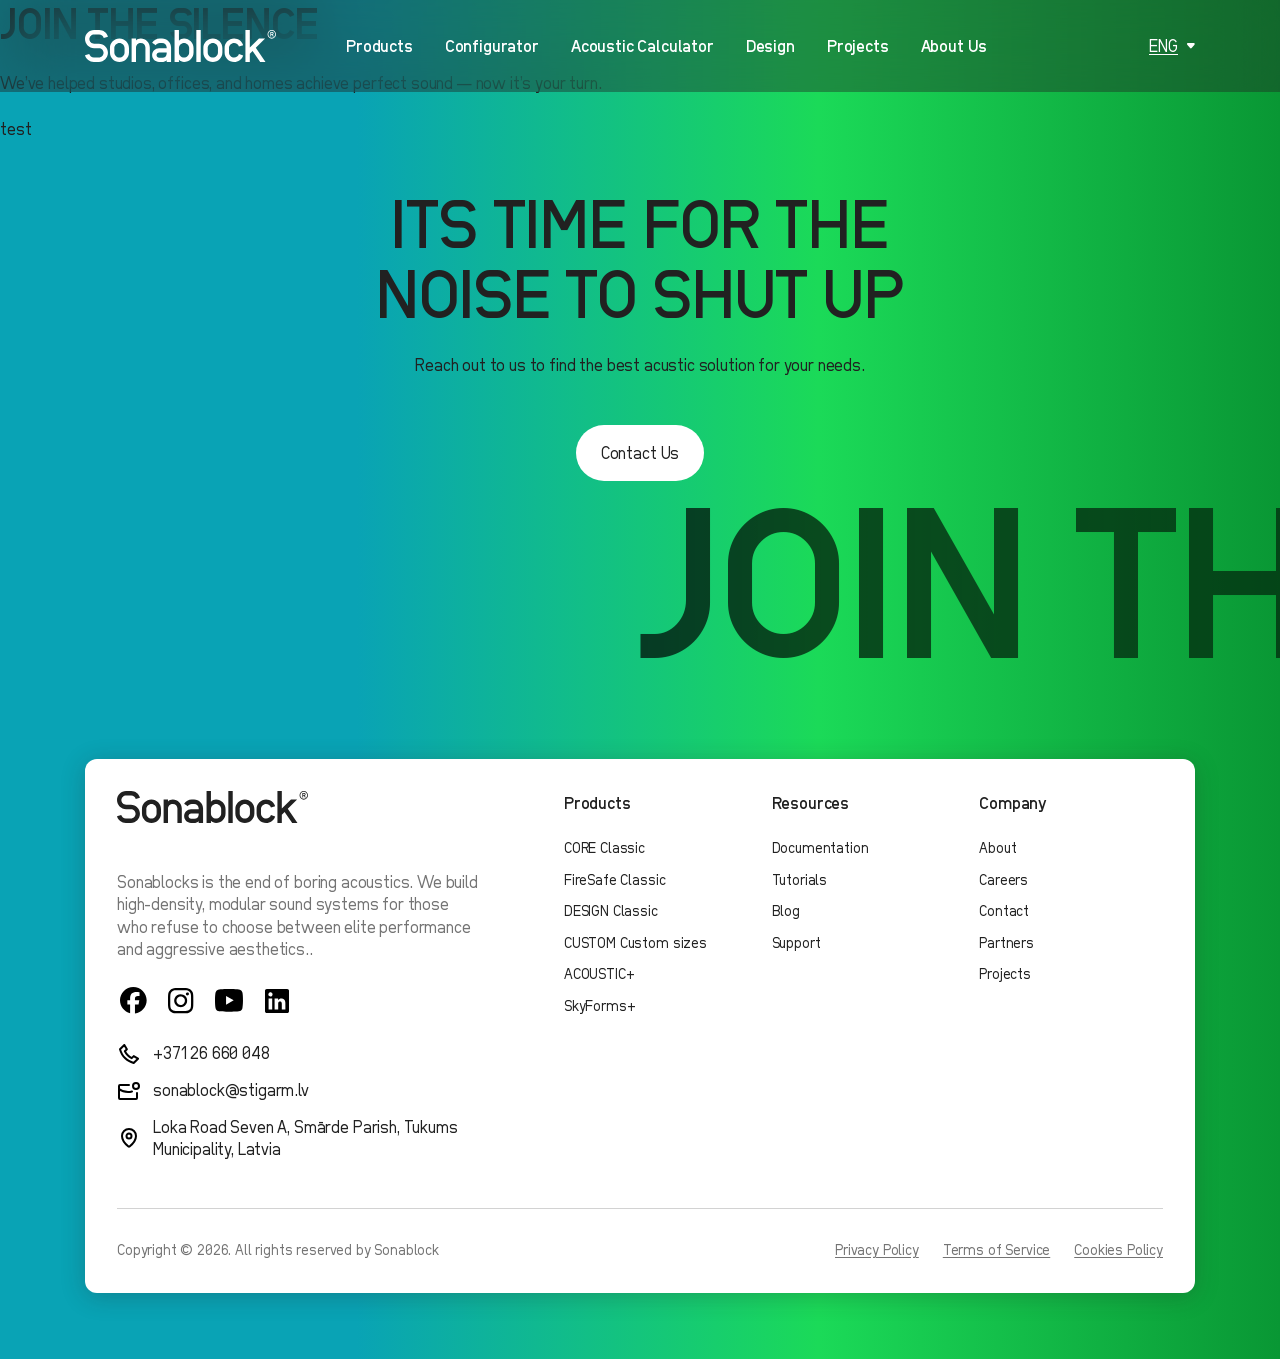
==== commit 8cb3169c: "Add placeholder text to the contacts page" ====
--- a/contacts-page.html
+++ b/contacts-page.html
@@ -82,6 +82,8 @@
             <div class="page-heading-holder">
                 <h1 class="page-heading">JOIN THE SILENCE</h1>
                 <p>We’ve helped studios, offices, and homes achieve perfect sound — now it’s your turn.</p>
+
+                test
             </div>
 
             <section class="cta-section" data-title="Join the silence">
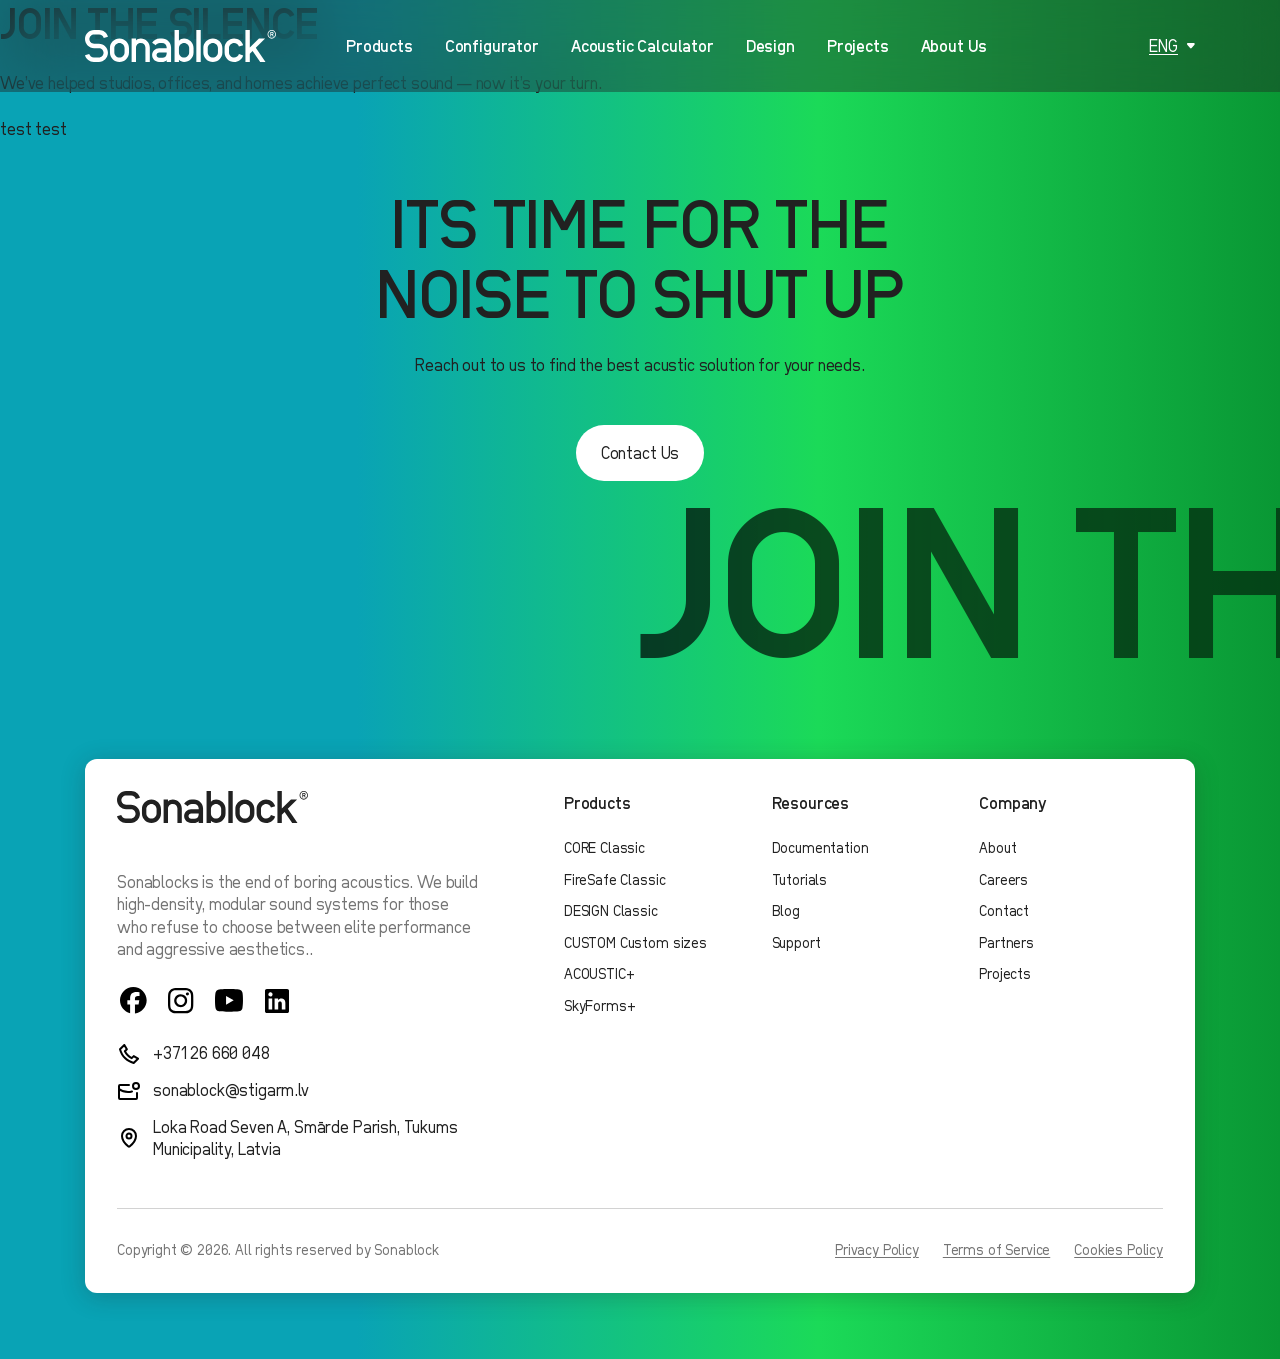
==== commit ececf4a1: "Update placeholder text on contacts page" ====
--- a/contacts-page.html
+++ b/contacts-page.html
@@ -83,7 +83,7 @@
                 <h1 class="page-heading">JOIN THE SILENCE</h1>
                 <p>We’ve helped studios, offices, and homes achieve perfect sound — now it’s your turn.</p>
 
-                test
+                test test
             </div>
 
             <section class="cta-section" data-title="Join the silence">
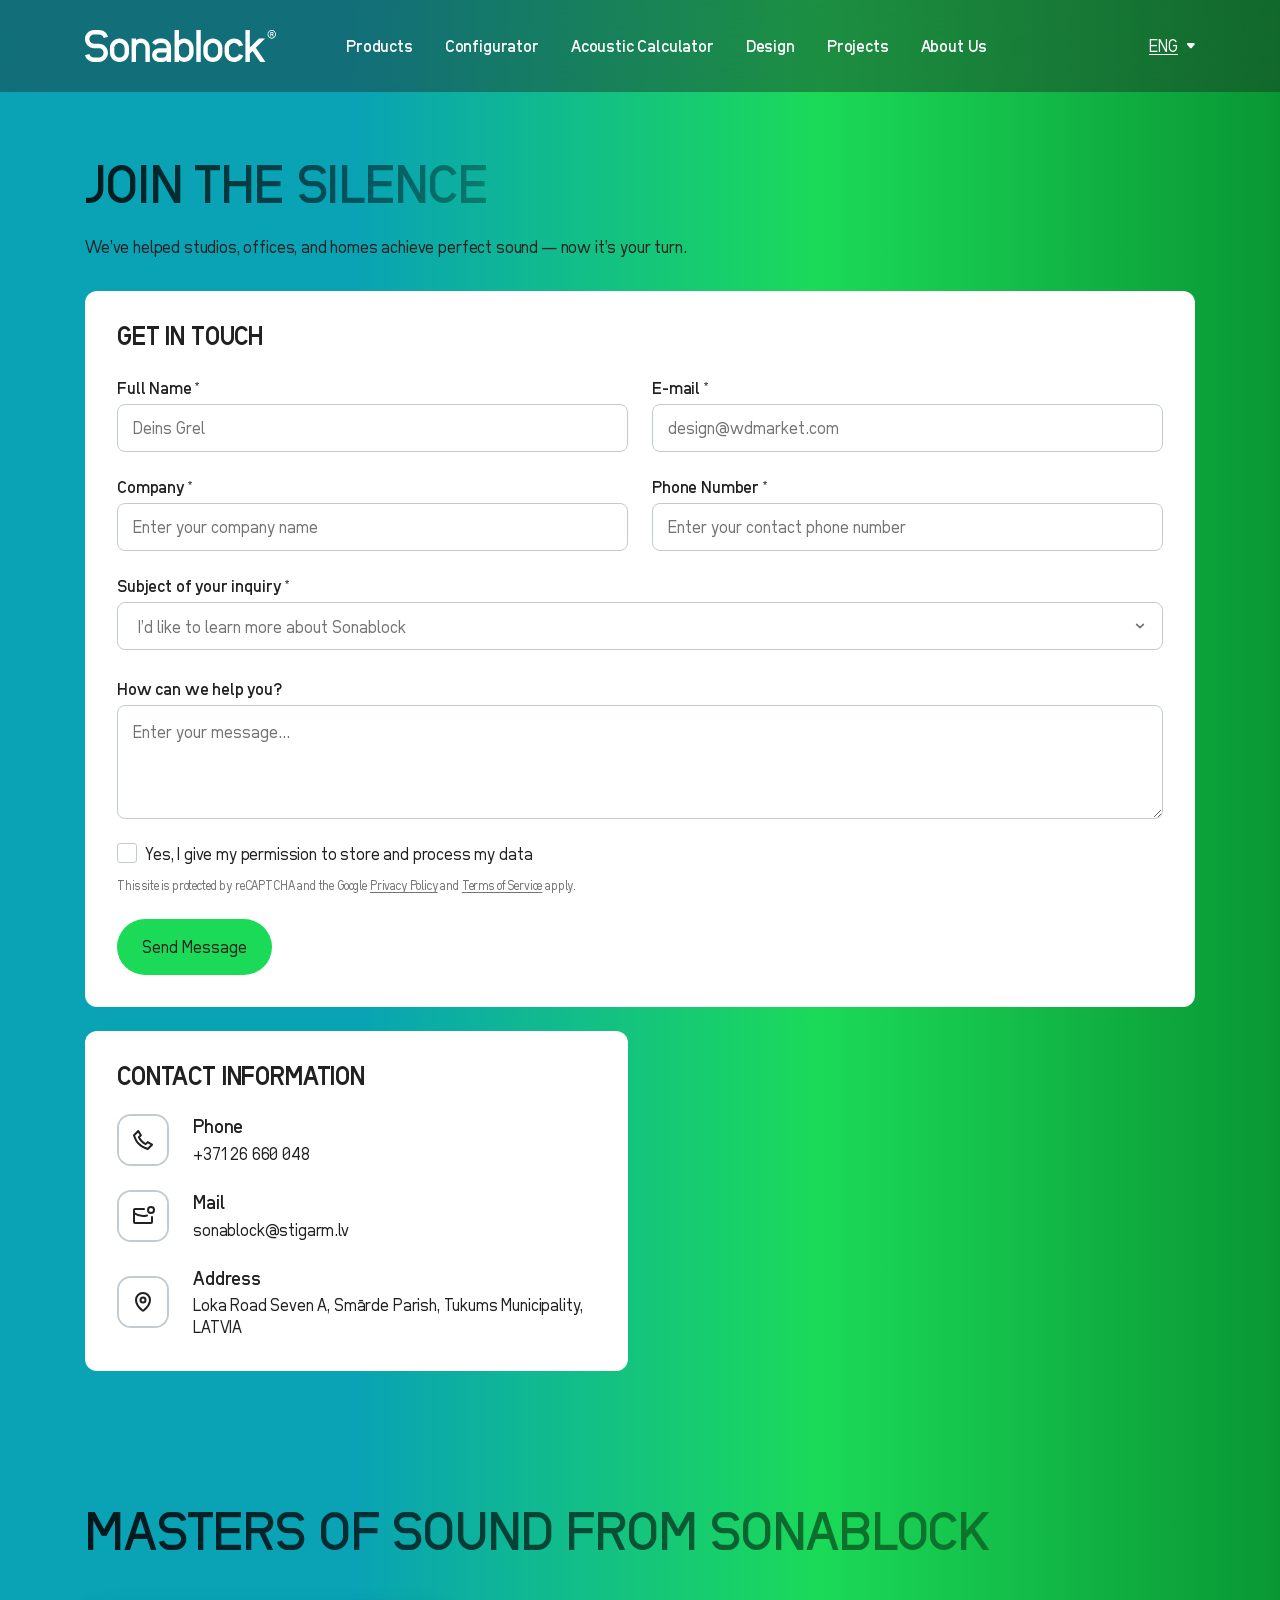
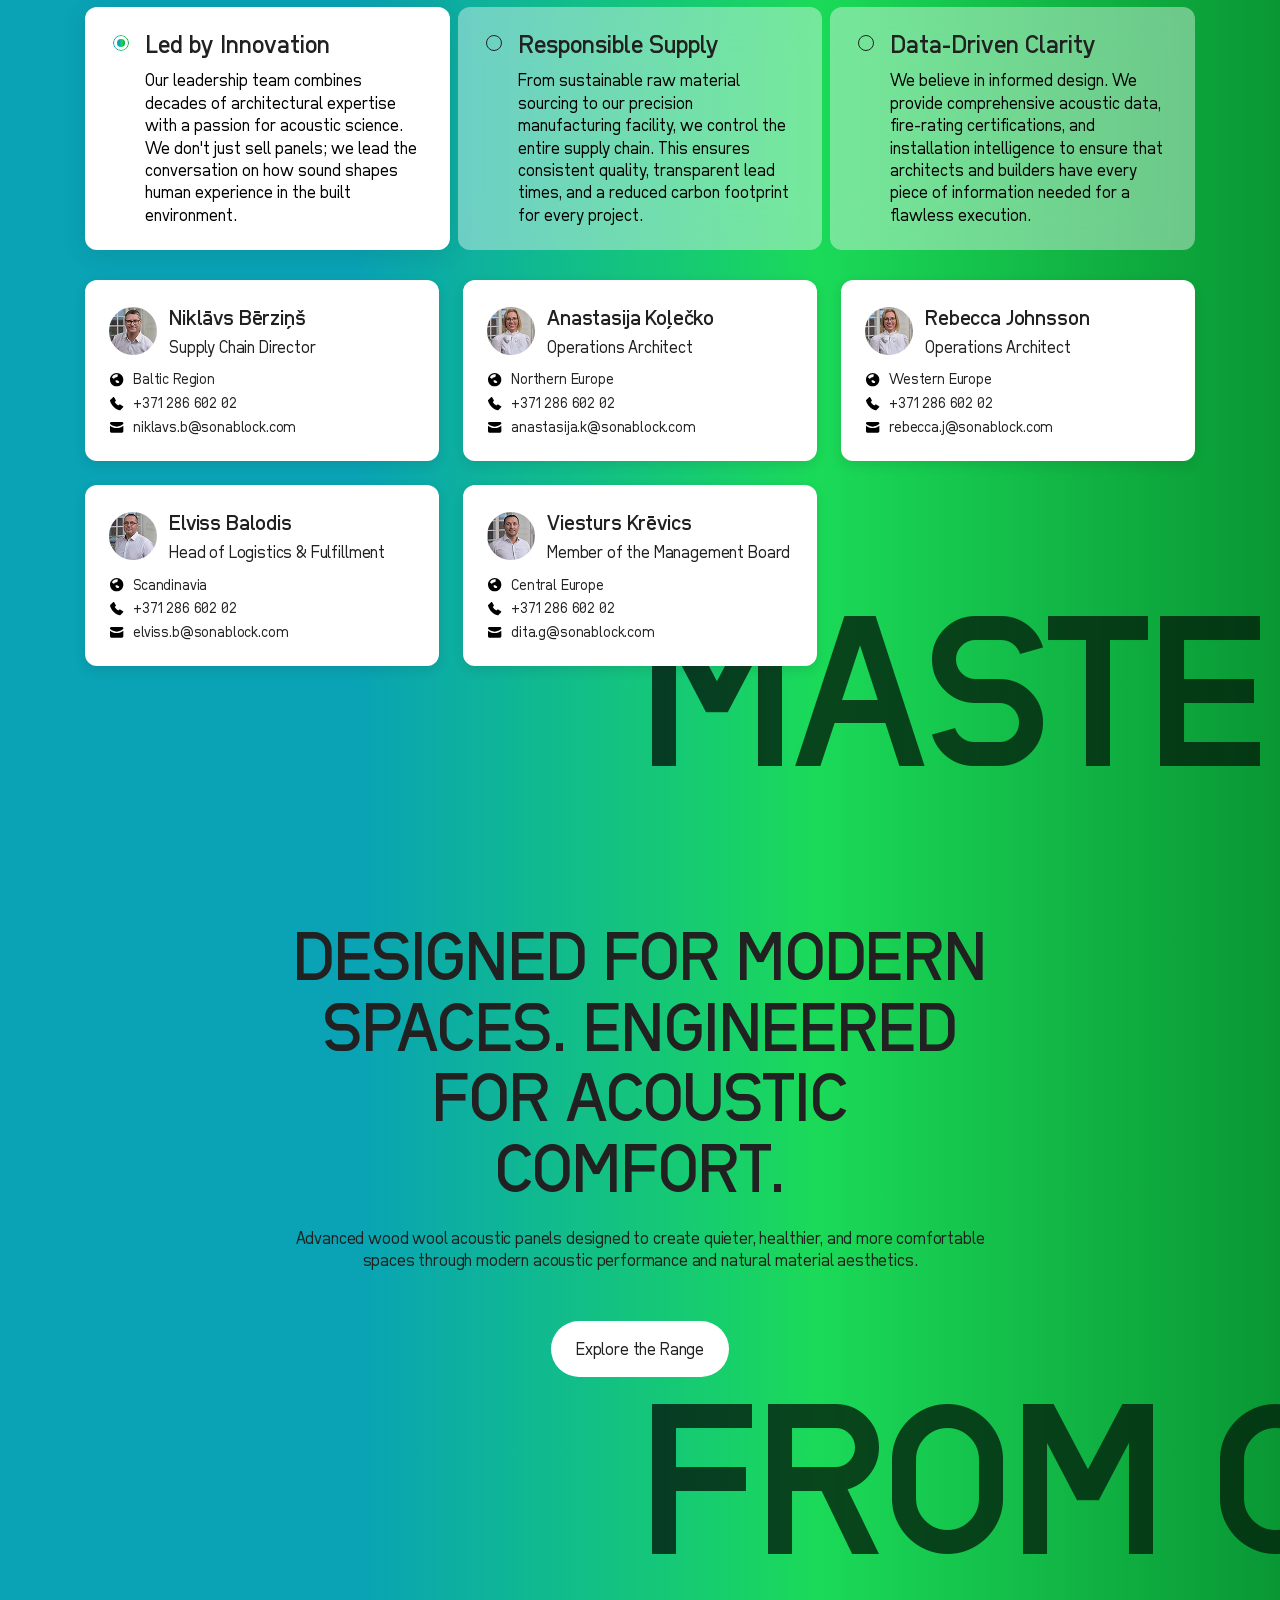
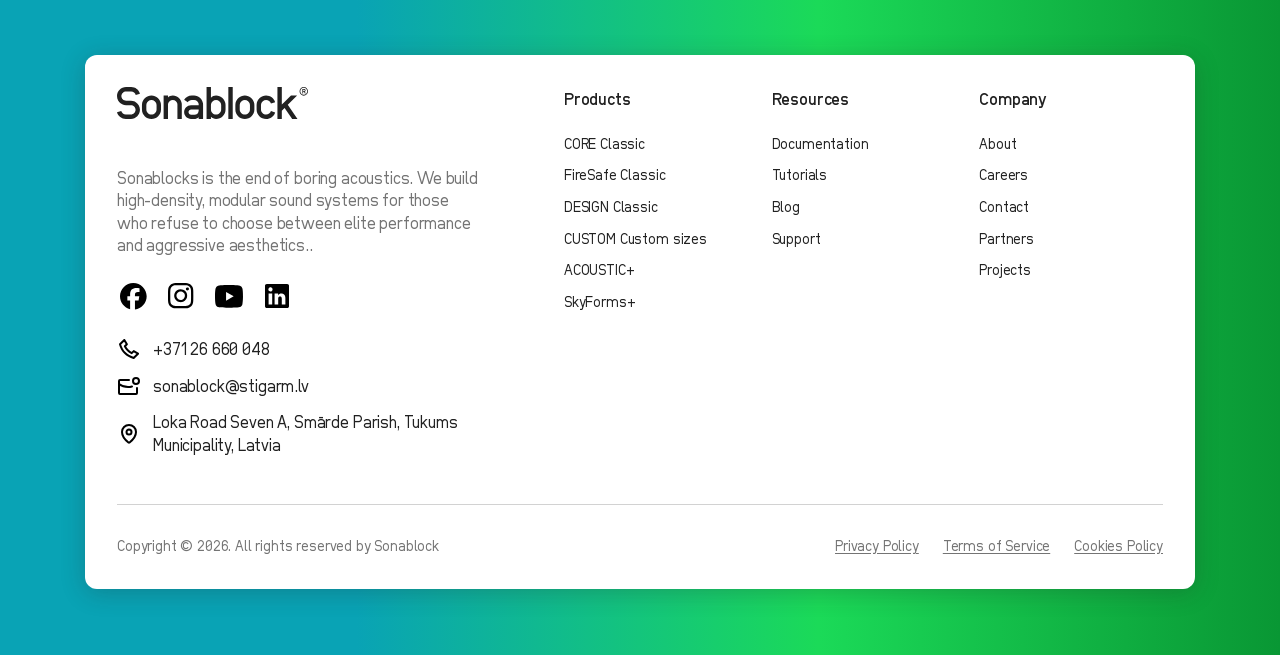
==== commit c12de3f2: "Add new team member photos to the assets/images directory - Added team-list__item-photo-3.jpg - Adde" ====
--- a/contacts-page.html
+++ b/contacts-page.html
@@ -78,21 +78,1268 @@
             </div>
         </header>    
         
-        <main id="main" class="site-main" role="main"> 
-            <div class="page-heading-holder">
-                <h1 class="page-heading">JOIN THE SILENCE</h1>
-                <p>We’ve helped studios, offices, and homes achieve perfect sound — now it’s your turn.</p>
-
-                test test
-            </div>
-
-            <section class="cta-section" data-title="Join the silence">
+        <main id="main" class="site-main" role="main">
+            <div class="contacts-page">
                 <div class="container">
-                    <div class="section-heading-holder">
-                        <h2 class="section-heading section-heading--gradient">ITS TIME FOR THE NOISE TO SHUT UP</h2>
-                        <p>Reach out to us to find the best acustic solution for your needs.</p>
-
-                        <a href="#" class="cta-section__btn btn btn-primary">Contact Us</a>
+                    <div class="page-heading-holder">
+                        <h1 class="page-heading page-heading--gradient fz-80 m-0">JOIN THE SILENCE</h1>
+                        <p>We’ve helped studios, offices, and homes achieve perfect sound — now it’s your turn.</p>
+                    </div>   
+                    
+                    <div class="contacts-cols">
+                        <div class="contacts-cols__left">
+                            <h3 class="contacts-cols__heading">GET IN TOUCH</h3>
+                            
+                            <div class="wpcf7">
+                                <form class="wpcf7-form" method="post">
+                                    <div class="form-row">
+                                        <p>
+                                            <label>Full Name *</label>
+                                                <span class="wpcf7-form-control-wrap" data-name="full-name">
+                                                <input class="wpcf7-form-control wpcf7-text input-text" type="text" name="full-name" placeholder="Deins Grel" required>
+                                            </span>
+                                        </p>
+
+                                        <p>
+                                            <label>E-mail *</label>
+                                            <span class="wpcf7-form-control-wrap" data-name="email">
+                                                <input class="wpcf7-form-control wpcf7-email" type="email" name="email" placeholder="design@wdmarket.com" required>
+                                            </span>
+                                        </p>
+                                    </div>
+
+                                    <div class="form-row">
+                                        <p>
+                                            <label>Company *</label>
+                                                <span class="wpcf7-form-control-wrap" data-name="company">
+                                                <input class="wpcf7-form-control wpcf7-text" type="text" name="company" placeholder="Enter your company name" required>
+                                            </span>
+                                        </p>
+
+                                        <p>
+                                            <label>Phone Number *</label>
+                                            <span class="wpcf7-form-control-wrap" data-name="phone">
+                                            <input class="wpcf7-form-control wpcf7-tel" type="tel" name="phone" placeholder="Enter your contact phone number" required>
+                                            </span>
+                                        </p>
+                                    </div>
+
+                                    <p>
+                                        <label>Subject of your inquiry *</label>
+
+                                        <span class="wpcf7-form-control-wrap" data-name="subject">
+                                            <select class="wpcf7-form-control wpcf7-select" name="subject" title="I’d like to learn more about Sonablock" required>
+                                                <option value="Orders/Inquiries">Orders/Inquiries</option>
+                                                <option value="I’d like to learn more about Sonablock">I’d like to learn more about Sonablock</option>
+                                                <option value="Join the Sonablock team">Join the Sonablock team</option>
+                                            </select>
+                                        </span>
+                                    </p>
+
+                                    <p>
+                                        <label>How can we help you?</label>
+                                        <span class="wpcf7-form-control-wrap" data-name="message">
+                                        <textarea class="wpcf7-form-control wpcf7-textarea" name="message" placeholder="Enter your message..."></textarea>
+                                        </span>
+                                    </p>
+
+                                    <label>
+                                        <input type="checkbox" name="consent" required>
+                                        Yes, I give my permission to store and process my data
+                                    </label>
+
+                                    <p class="recaptcha-notice">This site is protected by reCAPTCHA and the Google <a href="#">Privacy Policy</a> and <a href="#">Terms of Service</a> apply.</p>
+
+                                    <p>
+                                        <button class="wpcf7-form-control wpcf7-submit btn btn-secondary" type="submit"><span>Send Message</span></button>
+                                    </p>
+                                </form>
+                            </div>
+                        </div>
+
+                        <div class="contacts-cols__right">
+                            <div class="contacts-cols__info">
+                                <h3 class="contacts-cols__heading">CONTACT INFORMATION</h3>
+
+                                <div class="contacts-cols__info-items">
+                                    <a href="tel:+37126660048" class="contacts-cols__info-item">
+                                        <div class="contacts-cols__info-icon">
+                                            <svg width="24" height="24" viewBox="0 0 24 24" fill="none" xmlns="http://www.w3.org/2000/svg">
+                                                <path d="M7.86926 9.29297C8.59136 10.7222 9.54939 12.0627 10.7433 13.2567C11.9373 14.4506 13.2778 15.4086 14.707 16.1307L16.7172 14.1206L21 16.6755L16.6755 21C15.0053 20.5539 13.3831 19.8806 11.858 18.9798C10.484 18.1683 9.18877 17.1723 8.00823 15.9918C6.82769 14.8112 5.83167 13.516 5.02018 12.142C4.11945 10.6169 3.44605 8.99474 3 7.32445L7.32445 3L9.87942 7.28281L7.86926 9.29297Z" stroke="#212121" stroke-width="2" stroke-linecap="round" stroke-linejoin="round"/>
+                                            </svg>
+                                        </div>
+
+                                        <div class="contacts-cols__info-content">
+                                            <strong>Phone</strong>
+                                            <span>+371 26 660 048</span>
+                                        </div>
+                                    </a>
+
+                                    <a href="mailto:sonablock@stigarm.lv" class="contacts-cols__info-item">
+                                        <div class="contacts-cols__info-icon">
+                                            <svg width="24" height="24" viewBox="0 0 24 24" fill="none" xmlns="http://www.w3.org/2000/svg">
+                                                <path d="M13 5H4C3.44772 5 3 5.44772 3 6V18C3 18.5523 3.44772 19 4 19H20C20.5523 19 21 18.5523 21 18V13M2.99805 9C5.50528 10.8837 8.62204 12 11.9995 12C13.3849 12 14.7264 11.8122 16 11.4606M23 6C23 7.65685 21.6569 9 20 9C18.3431 9 17 7.65685 17 6C17 4.34315 18.3431 3 20 3C21.6569 3 23 4.34315 23 6Z" stroke="#212121" stroke-width="2" stroke-linecap="round" stroke-linejoin="round"/>
+                                            </svg>
+                                        </div>
+
+                                        <div class="contacts-cols__info-content">
+                                            <strong>Mail</strong>
+                                            <span>sonablock@stigarm.lv</span>
+                                        </div>
+                                    </a>
+
+                                    <a href="https://www.google.com/maps/place/Loka+Road+Seven+A,+Smārde+Parish,+Tukums+Municipality,+LATVIA" target="_blank" class="contacts-cols__info-item" >
+                                        <div class="contacts-cols__info-icon">
+                                            <svg width="24" height="24" viewBox="0 0 24 24" fill="none" xmlns="http://www.w3.org/2000/svg">
+                                                <path d="M14.4978 10C14.4978 11.3807 13.3785 12.5 11.9978 12.5C10.6171 12.5 9.4978 11.3807 9.4978 10C9.4978 8.61929 10.6171 7.5 11.9978 7.5C13.3785 7.5 14.4978 8.61929 14.4978 10Z" stroke="#212121" stroke-width="2" stroke-linejoin="round"/>
+                                                <path d="M19 10C19 14.8354 14.2437 19.1734 12.5723 20.5484C12.2352 20.8258 11.7648 20.8258 11.4277 20.5484C9.75634 19.1734 5 14.8354 5 10C5 6.13401 8.13401 3 12 3C15.866 3 19 6.13401 19 10Z" stroke="#212121" stroke-width="2" stroke-linejoin="round"/>
+                                            </svg>
+                                        </div>
+
+                                        <div class="contacts-cols__info-content">
+                                            <strong>Address</strong>
+                                            <span>Loka Road Seven A, Smārde Parish, Tukums Municipality, LATVIA</span>
+                                        </div>
+                                    </a>
+                                </div>
+                            </div>
+
+                            <div class="contacts-cols__map">
+                                <iframe src="https://www.google.com/maps/embed?pb=!1m18!1m12!1m3!1d17406.324280454723!2d23.196562694063225!3d56.95238993463991!2m3!1f0!2f0!3f0!3m2!1i1024!2i768!4f13.1!3m3!1m2!1s0x46eefde7836f127d%3A0xa5d418e59ba13df6!2sSiluKudra!5e0!3m2!1slt!2slt!4v1779195220635!5m2!1slt!2slt" width="600" height="450" style="border:0;" allowfullscreen="" loading="lazy" referrerpolicy="no-referrer-when-downgrade"></iframe>
+                            </div>
+                        </div>
+                    </div>
+                </div>
+
+                <section class="team" data-title="MASTERS OF SOUND FROM SONABLOCK">
+                    <div class="container">
+                        <div class="team__left">
+                            <h2 class="section-heading section-heading--gradient fz-80">MASTERS OF SOUND FROM SONABLOCK</h2>
+                            
+                            <div class="team__tabs">
+                                <div class="team__tab team__tab--active">
+                                    <button class="team__tab-toggle" type="button" data-tab="tab-1">
+                                        <h3 class="team__tab-title">Led by Innovation</h3>
+                                        <p class="team__tab-text m-0">Our leadership team combines decades of architectural expertise with a passion for acoustic science. We don't just sell panels; we lead the conversation on how sound shapes human experience in the built environment.</p>
+                                    </button>
+
+                                    <div class="team-list swiper">
+                                        <div class="swiper-wrapper">
+                                            <div class="swiper-slide">
+                                                <div class="team-list__item">
+                                                    <div class="team-list__item-header">
+                                                        <div class="team-list__item-photo">
+                                                            <img src="assets/images/team-list__item-photo-1.jpg" alt="">
+                                                        </div>
+
+                                                        <div class="team-list__item-info">
+                                                            <strong class="team-list__item-name">Niklāvs Bērziņš</strong>
+                                                            <span class="team-list__item-role">Supply Chain Director</span>
+                                                        </div>
+                                                    </div>
+
+                                                    <ul class="team-list__item-details">
+                                                        <li>
+                                                            <div class="team-list__item-details-icon">
+                                                                <svg width="14" height="14" viewBox="0 0 14 14" fill="none" xmlns="http://www.w3.org/2000/svg">
+                                                                    <path fill-rule="evenodd" clip-rule="evenodd" d="M13.3333 6.66667C13.3333 10.3486 10.3486 13.3333 6.66667 13.3333C2.98477 13.3333 0 10.3486 0 6.66667C0 2.98477 2.98477 0 6.66667 0C10.3486 0 13.3333 2.98477 13.3333 6.66667ZM8.46196 10C8.58821 10 8.70364 9.92868 8.7601 9.81575L9.20352 8.9289C9.2785 8.77896 9.23044 8.59666 9.0913 8.50316L7.44408 7.39626C7.39511 7.36335 7.33828 7.34403 7.27939 7.34027L6.22399 7.27292C6.1286 7.26683 6.03519 7.30199 5.96748 7.36945L5.52857 7.80678C5.41585 7.91909 5.39823 8.09541 5.4865 8.22781L6.56901 9.85158C6.63084 9.94431 6.73491 10 6.84636 10H8.46196ZM4.18044 5.6434C4.0869 5.82909 3.84805 5.88476 3.68204 5.75957L2.06552 4.54049C1.93909 4.44514 1.89623 4.27339 1.97153 4.1341C2.8731 2.4663 4.63742 1.33333 6.66637 1.33333C6.99784 1.33333 7.32225 1.36357 7.63699 1.42144C7.81817 1.45476 7.92667 1.63699 7.88186 1.81568L7.38267 3.80645C7.35279 3.92561 7.2598 4.01867 7.14067 4.04864L4.81862 4.63278C4.72475 4.6564 4.64579 4.71964 4.60224 4.80608L4.18044 5.6434Z" fill="black"></path>
+                                                                </svg>
+                                                            </div>
+                                                            <span>Baltic Region</span>
+                                                        </li>
+                                                        <li>
+                                                            <a href="tel:+37128660202">
+                                                                <div class="team-list__item-details-icon">
+                                                                    <svg width="14" height="14" viewBox="0 0 14 14" fill="none" xmlns="http://www.w3.org/2000/svg">
+                                                                        <path d="M4.12218 0.325123C4.01685 0.148567 3.83596 0.0304814 3.63194 0.00510391C3.42793 -0.0202735 3.22362 0.0498959 3.07825 0.195267L0.195277 3.07824C0.0270019 3.24651 -0.0388135 3.49173 0.0225868 3.72165C0.335356 4.89284 0.807623 6.03061 1.43944 7.10039C2.0087 8.06425 2.7071 8.97226 3.5341 9.79926C4.36109 10.6263 5.2691 11.3247 6.23296 11.8939C7.30275 12.5257 8.44051 12.998 9.61171 13.3108C9.84163 13.3722 10.0868 13.3064 10.2551 13.1381L13.1381 10.2551C13.2835 10.1097 13.3536 9.90543 13.3282 9.70141C13.3029 9.4974 13.1848 9.3165 13.0082 9.21118L10.153 7.50787C9.89085 7.35146 9.55594 7.39312 9.34007 7.60899L8.35016 8.5989C7.61715 8.18126 6.92675 7.65948 6.30031 7.03304C5.67387 6.4066 5.15209 5.7162 4.73445 4.9832L5.72436 3.99328C5.94023 3.77742 5.98189 3.4425 5.82549 3.18033L4.12218 0.325123Z" fill="black"></path>
+                                                                    </svg>
+                                                                </div>
+                                                                <span>+371 286 602 02</span>
+                                                            </a>
+                                                        </li>
+                                                        <li>
+                                                            <a href="mailto:niklavs.b@sonablock.com">
+                                                                <div class="team-list__item-details-icon">
+                                                                    <svg width="14" height="11" viewBox="0 0 14 11" fill="none" xmlns="http://www.w3.org/2000/svg">
+                                                                        <path d="M13.3333 1.86531V1.33333C13.3333 0.596954 12.7364 0 12 0H1.33333C0.596953 0 0 0.596954 0 1.33333V1.86531C1.69402 3.59404 4.05508 4.66667 6.66667 4.66667C9.27825 4.66667 11.6393 3.59404 13.3333 1.86531Z" fill="black"></path>
+                                                                        <path d="M13.3333 3.66049C11.5072 5.12438 9.18919 6 6.66667 6C4.14414 6 1.82613 5.12438 0 3.66049V9.33333C0 10.0697 0.596954 10.6667 1.33333 10.6667H12C12.7364 10.6667 13.3333 10.0697 13.3333 9.33333V3.66049Z" fill="black"></path>
+                                                                    </svg>
+                                                                </div>
+                                                                <span>niklavs.b@sonablock.com</span>
+                                                            </a>
+                                                        </li>
+                                                    </ul>
+                                                </div>
+                                            </div>
+
+                                            <div class="swiper-slide">
+                                                <div class="team-list__item">
+                                                    <div class="team-list__item-header">
+                                                        <div class="team-list__item-photo">
+                                                            <img src="assets/images/team-list__item-photo-2.jpg" alt="">
+                                                        </div>
+
+                                                        <div class="team-list__item-info">
+                                                            <strong class="team-list__item-name">Anastasija Koļečko</strong>
+                                                            <span class="team-list__item-role">Operations Architect</span>
+                                                        </div>
+                                                    </div>
+
+                                                    <ul class="team-list__item-details">
+                                                        <li>
+                                                            <div class="team-list__item-details-icon">
+                                                                <svg width="14" height="14" viewBox="0 0 14 14" fill="none" xmlns="http://www.w3.org/2000/svg">
+                                                                    <path fill-rule="evenodd" clip-rule="evenodd" d="M13.3333 6.66667C13.3333 10.3486 10.3486 13.3333 6.66667 13.3333C2.98477 13.3333 0 10.3486 0 6.66667C0 2.98477 2.98477 0 6.66667 0C10.3486 0 13.3333 2.98477 13.3333 6.66667ZM8.46196 10C8.58821 10 8.70364 9.92868 8.7601 9.81575L9.20352 8.9289C9.2785 8.77896 9.23044 8.59666 9.0913 8.50316L7.44408 7.39626C7.39511 7.36335 7.33828 7.34403 7.27939 7.34027L6.22399 7.27292C6.1286 7.26683 6.03519 7.30199 5.96748 7.36945L5.52857 7.80678C5.41585 7.91909 5.39823 8.09541 5.4865 8.22781L6.56901 9.85158C6.63084 9.94431 6.73491 10 6.84636 10H8.46196ZM4.18044 5.6434C4.0869 5.82909 3.84805 5.88476 3.68204 5.75957L2.06552 4.54049C1.93909 4.44514 1.89623 4.27339 1.97153 4.1341C2.8731 2.4663 4.63742 1.33333 6.66637 1.33333C6.99784 1.33333 7.32225 1.36357 7.63699 1.42144C7.81817 1.45476 7.92667 1.63699 7.88186 1.81568L7.38267 3.80645C7.35279 3.92561 7.2598 4.01867 7.14067 4.04864L4.81862 4.63278C4.72475 4.6564 4.64579 4.71964 4.60224 4.80608L4.18044 5.6434Z" fill="black"></path>
+                                                                </svg>
+                                                            </div>
+                                                            <span>Northern Europe</span>
+                                                        </li>
+                                                        <li>
+                                                            <a href="tel:+37128660202">
+                                                                <div class="team-list__item-details-icon">
+                                                                    <svg width="14" height="14" viewBox="0 0 14 14" fill="none" xmlns="http://www.w3.org/2000/svg">
+                                                                        <path d="M4.12218 0.325123C4.01685 0.148567 3.83596 0.0304814 3.63194 0.00510391C3.42793 -0.0202735 3.22362 0.0498959 3.07825 0.195267L0.195277 3.07824C0.0270019 3.24651 -0.0388135 3.49173 0.0225868 3.72165C0.335356 4.89284 0.807623 6.03061 1.43944 7.10039C2.0087 8.06425 2.7071 8.97226 3.5341 9.79926C4.36109 10.6263 5.2691 11.3247 6.23296 11.8939C7.30275 12.5257 8.44051 12.998 9.61171 13.3108C9.84163 13.3722 10.0868 13.3064 10.2551 13.1381L13.1381 10.2551C13.2835 10.1097 13.3536 9.90543 13.3282 9.70141C13.3029 9.4974 13.1848 9.3165 13.0082 9.21118L10.153 7.50787C9.89085 7.35146 9.55594 7.39312 9.34007 7.60899L8.35016 8.5989C7.61715 8.18126 6.92675 7.65948 6.30031 7.03304C5.67387 6.4066 5.15209 5.7162 4.73445 4.9832L5.72436 3.99328C5.94023 3.77742 5.98189 3.4425 5.82549 3.18033L4.12218 0.325123Z" fill="black"></path>
+                                                                    </svg>
+                                                                </div>
+                                                                <span>+371 286 602 02</span>
+                                                            </a>
+                                                        </li>
+                                                        <li>
+                                                            <a href="mailto:anastasija.k@sonablock.com">
+                                                                <div class="team-list__item-details-icon">
+                                                                    <svg width="14" height="11" viewBox="0 0 14 11" fill="none" xmlns="http://www.w3.org/2000/svg">
+                                                                        <path d="M13.3333 1.86531V1.33333C13.3333 0.596954 12.7364 0 12 0H1.33333C0.596953 0 0 0.596954 0 1.33333V1.86531C1.69402 3.59404 4.05508 4.66667 6.66667 4.66667C9.27825 4.66667 11.6393 3.59404 13.3333 1.86531Z" fill="black"></path>
+                                                                        <path d="M13.3333 3.66049C11.5072 5.12438 9.18919 6 6.66667 6C4.14414 6 1.82613 5.12438 0 3.66049V9.33333C0 10.0697 0.596954 10.6667 1.33333 10.6667H12C12.7364 10.6667 13.3333 10.0697 13.3333 9.33333V3.66049Z" fill="black"></path>
+                                                                    </svg>
+                                                                </div>
+                                                                <span>anastasija.k@sonablock.com</span>
+                                                            </a>
+                                                        </li>
+                                                    </ul>
+                                                </div>
+                                            </div>
+
+                                            <div class="swiper-slide">
+                                                <div class="team-list__item">
+                                                    <div class="team-list__item-header">
+                                                        <div class="team-list__item-photo">
+                                                            <img src="assets/images/team-list__item-photo-3.jpg" alt="">
+                                                        </div>
+
+                                                        <div class="team-list__item-info">
+                                                            <strong class="team-list__item-name">Rebecca Johnsson</strong>
+                                                            <span class="team-list__item-role">Operations Architect</span>
+                                                        </div>
+                                                    </div>
+
+                                                    <ul class="team-list__item-details">
+                                                        <li>
+                                                            <div class="team-list__item-details-icon">
+                                                                <svg width="14" height="14" viewBox="0 0 14 14" fill="none" xmlns="http://www.w3.org/2000/svg">
+                                                                    <path fill-rule="evenodd" clip-rule="evenodd" d="M13.3333 6.66667C13.3333 10.3486 10.3486 13.3333 6.66667 13.3333C2.98477 13.3333 0 10.3486 0 6.66667C0 2.98477 2.98477 0 6.66667 0C10.3486 0 13.3333 2.98477 13.3333 6.66667ZM8.46196 10C8.58821 10 8.70364 9.92868 8.7601 9.81575L9.20352 8.9289C9.2785 8.77896 9.23044 8.59666 9.0913 8.50316L7.44408 7.39626C7.39511 7.36335 7.33828 7.34403 7.27939 7.34027L6.22399 7.27292C6.1286 7.26683 6.03519 7.30199 5.96748 7.36945L5.52857 7.80678C5.41585 7.91909 5.39823 8.09541 5.4865 8.22781L6.56901 9.85158C6.63084 9.94431 6.73491 10 6.84636 10H8.46196ZM4.18044 5.6434C4.0869 5.82909 3.84805 5.88476 3.68204 5.75957L2.06552 4.54049C1.93909 4.44514 1.89623 4.27339 1.97153 4.1341C2.8731 2.4663 4.63742 1.33333 6.66637 1.33333C6.99784 1.33333 7.32225 1.36357 7.63699 1.42144C7.81817 1.45476 7.92667 1.63699 7.88186 1.81568L7.38267 3.80645C7.35279 3.92561 7.2598 4.01867 7.14067 4.04864L4.81862 4.63278C4.72475 4.6564 4.64579 4.71964 4.60224 4.80608L4.18044 5.6434Z" fill="black"></path>
+                                                                </svg>
+                                                            </div>
+                                                            <span>Western Europe</span>
+                                                        </li>
+                                                        <li>
+                                                            <a href="tel:+37128660202">
+                                                                <div class="team-list__item-details-icon">
+                                                                    <svg width="14" height="14" viewBox="0 0 14 14" fill="none" xmlns="http://www.w3.org/2000/svg">
+                                                                        <path d="M4.12218 0.325123C4.01685 0.148567 3.83596 0.0304814 3.63194 0.00510391C3.42793 -0.0202735 3.22362 0.0498959 3.07825 0.195267L0.195277 3.07824C0.0270019 3.24651 -0.0388135 3.49173 0.0225868 3.72165C0.335356 4.89284 0.807623 6.03061 1.43944 7.10039C2.0087 8.06425 2.7071 8.97226 3.5341 9.79926C4.36109 10.6263 5.2691 11.3247 6.23296 11.8939C7.30275 12.5257 8.44051 12.998 9.61171 13.3108C9.84163 13.3722 10.0868 13.3064 10.2551 13.1381L13.1381 10.2551C13.2835 10.1097 13.3536 9.90543 13.3282 9.70141C13.3029 9.4974 13.1848 9.3165 13.0082 9.21118L10.153 7.50787C9.89085 7.35146 9.55594 7.39312 9.34007 7.60899L8.35016 8.5989C7.61715 8.18126 6.92675 7.65948 6.30031 7.03304C5.67387 6.4066 5.15209 5.7162 4.73445 4.9832L5.72436 3.99328C5.94023 3.77742 5.98189 3.4425 5.82549 3.18033L4.12218 0.325123Z" fill="black"></path>
+                                                                    </svg>
+                                                                </div>
+                                                                <span>+371 286 602 02</span>
+                                                            </a>
+                                                        </li>
+                                                        <li>
+                                                            <a href="mailto:rebecca.j@sonablock.com">
+                                                                <div class="team-list__item-details-icon">
+                                                                    <svg width="14" height="11" viewBox="0 0 14 11" fill="none" xmlns="http://www.w3.org/2000/svg">
+                                                                        <path d="M13.3333 1.86531V1.33333C13.3333 0.596954 12.7364 0 12 0H1.33333C0.596953 0 0 0.596954 0 1.33333V1.86531C1.69402 3.59404 4.05508 4.66667 6.66667 4.66667C9.27825 4.66667 11.6393 3.59404 13.3333 1.86531Z" fill="black"></path>
+                                                                        <path d="M13.3333 3.66049C11.5072 5.12438 9.18919 6 6.66667 6C4.14414 6 1.82613 5.12438 0 3.66049V9.33333C0 10.0697 0.596954 10.6667 1.33333 10.6667H12C12.7364 10.6667 13.3333 10.0697 13.3333 9.33333V3.66049Z" fill="black"></path>
+                                                                    </svg>
+                                                                </div>
+                                                                <span>rebecca.j@sonablock.com</span>
+                                                            </a>
+                                                        </li>
+                                                    </ul>
+                                                </div>
+                                            </div>
+
+                                            <div class="swiper-slide">
+                                                <div class="team-list__item">
+                                                    <div class="team-list__item-header">
+                                                        <div class="team-list__item-photo">
+                                                            <img src="assets/images/team-list__item-photo-4.jpg" alt="">
+                                                        </div>
+
+                                                        <div class="team-list__item-info">
+                                                            <strong class="team-list__item-name">Elviss Balodis</strong>
+                                                            <span class="team-list__item-role">Head of Logistics &amp; Fulfillment</span>
+                                                        </div>
+                                                    </div>
+
+                                                    <ul class="team-list__item-details">
+                                                        <li>
+                                                            <div class="team-list__item-details-icon">
+                                                                <svg width="14" height="14" viewBox="0 0 14 14" fill="none" xmlns="http://www.w3.org/2000/svg">
+                                                                    <path fill-rule="evenodd" clip-rule="evenodd" d="M13.3333 6.66667C13.3333 10.3486 10.3486 13.3333 6.66667 13.3333C2.98477 13.3333 0 10.3486 0 6.66667C0 2.98477 2.98477 0 6.66667 0C10.3486 0 13.3333 2.98477 13.3333 6.66667ZM8.46196 10C8.58821 10 8.70364 9.92868 8.7601 9.81575L9.20352 8.9289C9.2785 8.77896 9.23044 8.59666 9.0913 8.50316L7.44408 7.39626C7.39511 7.36335 7.33828 7.34403 7.27939 7.34027L6.22399 7.27292C6.1286 7.26683 6.03519 7.30199 5.96748 7.36945L5.52857 7.80678C5.41585 7.91909 5.39823 8.09541 5.4865 8.22781L6.56901 9.85158C6.63084 9.94431 6.73491 10 6.84636 10H8.46196ZM4.18044 5.6434C4.0869 5.82909 3.84805 5.88476 3.68204 5.75957L2.06552 4.54049C1.93909 4.44514 1.89623 4.27339 1.97153 4.1341C2.8731 2.4663 4.63742 1.33333 6.66637 1.33333C6.99784 1.33333 7.32225 1.36357 7.63699 1.42144C7.81817 1.45476 7.92667 1.63699 7.88186 1.81568L7.38267 3.80645C7.35279 3.92561 7.2598 4.01867 7.14067 4.04864L4.81862 4.63278C4.72475 4.6564 4.64579 4.71964 4.60224 4.80608L4.18044 5.6434Z" fill="black"></path>
+                                                                </svg>
+                                                            </div>
+                                                            <span>Scandinavia</span>
+                                                        </li>
+                                                        <li>
+                                                            <a href="tel:+37128660202">
+                                                                <div class="team-list__item-details-icon">
+                                                                    <svg width="14" height="14" viewBox="0 0 14 14" fill="none" xmlns="http://www.w3.org/2000/svg">
+                                                                        <path d="M4.12218 0.325123C4.01685 0.148567 3.83596 0.0304814 3.63194 0.00510391C3.42793 -0.0202735 3.22362 0.0498959 3.07825 0.195267L0.195277 3.07824C0.0270019 3.24651 -0.0388135 3.49173 0.0225868 3.72165C0.335356 4.89284 0.807623 6.03061 1.43944 7.10039C2.0087 8.06425 2.7071 8.97226 3.5341 9.79926C4.36109 10.6263 5.2691 11.3247 6.23296 11.8939C7.30275 12.5257 8.44051 12.998 9.61171 13.3108C9.84163 13.3722 10.0868 13.3064 10.2551 13.1381L13.1381 10.2551C13.2835 10.1097 13.3536 9.90543 13.3282 9.70141C13.3029 9.4974 13.1848 9.3165 13.0082 9.21118L10.153 7.50787C9.89085 7.35146 9.55594 7.39312 9.34007 7.60899L8.35016 8.5989C7.61715 8.18126 6.92675 7.65948 6.30031 7.03304C5.67387 6.4066 5.15209 5.7162 4.73445 4.9832L5.72436 3.99328C5.94023 3.77742 5.98189 3.4425 5.82549 3.18033L4.12218 0.325123Z" fill="black"></path>
+                                                                    </svg>
+                                                                </div>
+                                                                <span>+371 286 602 02</span>
+                                                            </a>
+                                                        </li>
+                                                        <li>
+                                                            <a href="mailto:elviss.b@sonablock.com">
+                                                                <div class="team-list__item-details-icon">
+                                                                    <svg width="14" height="11" viewBox="0 0 14 11" fill="none" xmlns="http://www.w3.org/2000/svg">
+                                                                        <path d="M13.3333 1.86531V1.33333C13.3333 0.596954 12.7364 0 12 0H1.33333C0.596953 0 0 0.596954 0 1.33333V1.86531C1.69402 3.59404 4.05508 4.66667 6.66667 4.66667C9.27825 4.66667 11.6393 3.59404 13.3333 1.86531Z" fill="black"></path>
+                                                                        <path d="M13.3333 3.66049C11.5072 5.12438 9.18919 6 6.66667 6C4.14414 6 1.82613 5.12438 0 3.66049V9.33333C0 10.0697 0.596954 10.6667 1.33333 10.6667H12C12.7364 10.6667 13.3333 10.0697 13.3333 9.33333V3.66049Z" fill="black"></path>
+                                                                    </svg>
+                                                                </div>
+                                                                <span>elviss.b@sonablock.com</span>
+                                                            </a>
+                                                        </li>
+                                                    </ul>
+                                                </div>
+                                            </div>
+
+                                            <div class="swiper-slide">
+                                                <div class="team-list__item">
+                                                    <div class="team-list__item-header">
+                                                        <div class="team-list__item-photo">
+                                                            <img src="assets/images/team-list__item-photo-5.jpg" alt="">
+                                                        </div>
+
+                                                        <div class="team-list__item-info">
+                                                            <strong class="team-list__item-name">Viesturs Krēvics</strong>
+                                                            <span class="team-list__item-role">Member of the Management Board</span>
+                                                        </div>
+                                                    </div>
+
+                                                    <ul class="team-list__item-details">
+                                                        <li>
+                                                            <div class="team-list__item-details-icon">
+                                                                <svg width="14" height="14" viewBox="0 0 14 14" fill="none" xmlns="http://www.w3.org/2000/svg">
+                                                                    <path fill-rule="evenodd" clip-rule="evenodd" d="M13.3333 6.66667C13.3333 10.3486 10.3486 13.3333 6.66667 13.3333C2.98477 13.3333 0 10.3486 0 6.66667C0 2.98477 2.98477 0 6.66667 0C10.3486 0 13.3333 2.98477 13.3333 6.66667ZM8.46196 10C8.58821 10 8.70364 9.92868 8.7601 9.81575L9.20352 8.9289C9.2785 8.77896 9.23044 8.59666 9.0913 8.50316L7.44408 7.39626C7.39511 7.36335 7.33828 7.34403 7.27939 7.34027L6.22399 7.27292C6.1286 7.26683 6.03519 7.30199 5.96748 7.36945L5.52857 7.80678C5.41585 7.91909 5.39823 8.09541 5.4865 8.22781L6.56901 9.85158C6.63084 9.94431 6.73491 10 6.84636 10H8.46196ZM4.18044 5.6434C4.0869 5.82909 3.84805 5.88476 3.68204 5.75957L2.06552 4.54049C1.93909 4.44514 1.89623 4.27339 1.97153 4.1341C2.8731 2.4663 4.63742 1.33333 6.66637 1.33333C6.99784 1.33333 7.32225 1.36357 7.63699 1.42144C7.81817 1.45476 7.92667 1.63699 7.88186 1.81568L7.38267 3.80645C7.35279 3.92561 7.2598 4.01867 7.14067 4.04864L4.81862 4.63278C4.72475 4.6564 4.64579 4.71964 4.60224 4.80608L4.18044 5.6434Z" fill="black"></path>
+                                                                </svg>
+                                                            </div>
+                                                            <span>Central Europe</span>
+                                                        </li>
+                                                        <li>
+                                                            <a href="tel:+37128660202">
+                                                                <div class="team-list__item-details-icon">
+                                                                    <svg width="14" height="14" viewBox="0 0 14 14" fill="none" xmlns="http://www.w3.org/2000/svg">
+                                                                        <path d="M4.12218 0.325123C4.01685 0.148567 3.83596 0.0304814 3.63194 0.00510391C3.42793 -0.0202735 3.22362 0.0498959 3.07825 0.195267L0.195277 3.07824C0.0270019 3.24651 -0.0388135 3.49173 0.0225868 3.72165C0.335356 4.89284 0.807623 6.03061 1.43944 7.10039C2.0087 8.06425 2.7071 8.97226 3.5341 9.79926C4.36109 10.6263 5.2691 11.3247 6.23296 11.8939C7.30275 12.5257 8.44051 12.998 9.61171 13.3108C9.84163 13.3722 10.0868 13.3064 10.2551 13.1381L13.1381 10.2551C13.2835 10.1097 13.3536 9.90543 13.3282 9.70141C13.3029 9.4974 13.1848 9.3165 13.0082 9.21118L10.153 7.50787C9.89085 7.35146 9.55594 7.39312 9.34007 7.60899L8.35016 8.5989C7.61715 8.18126 6.92675 7.65948 6.30031 7.03304C5.67387 6.4066 5.15209 5.7162 4.73445 4.9832L5.72436 3.99328C5.94023 3.77742 5.98189 3.4425 5.82549 3.18033L4.12218 0.325123Z" fill="black"></path>
+                                                                    </svg>
+                                                                </div>
+                                                                <span>+371 286 602 02</span>
+                                                            </a>
+                                                        </li>
+                                                        <li>
+                                                            <a href="mailto:dita.g@sonablock.com">
+                                                                <div class="team-list__item-details-icon">
+                                                                    <svg width="14" height="11" viewBox="0 0 14 11" fill="none" xmlns="http://www.w3.org/2000/svg">
+                                                                        <path d="M13.3333 1.86531V1.33333C13.3333 0.596954 12.7364 0 12 0H1.33333C0.596953 0 0 0.596954 0 1.33333V1.86531C1.69402 3.59404 4.05508 4.66667 6.66667 4.66667C9.27825 4.66667 11.6393 3.59404 13.3333 1.86531Z" fill="black"></path>
+                                                                        <path d="M13.3333 3.66049C11.5072 5.12438 9.18919 6 6.66667 6C4.14414 6 1.82613 5.12438 0 3.66049V9.33333C0 10.0697 0.596954 10.6667 1.33333 10.6667H12C12.7364 10.6667 13.3333 10.0697 13.3333 9.33333V3.66049Z" fill="black"></path>
+                                                                    </svg>
+                                                                </div>
+                                                                <span>dita.g@sonablock.com</span>
+                                                            </a>
+                                                        </li>
+                                                    </ul>
+                                                </div>
+                                            </div>
+                                        </div>
+                                    </div>
+                                </div>
+
+                                <div class="team__tab">
+                                    <button class="team__tab-toggle" type="button" data-tab="tab-2">
+                                        <h3 class="team__tab-title">Responsible Supply</h3>
+                                        <p class="team__tab-text m-0">From sustainable raw material sourcing to our precision manufacturing facility, we control the entire supply chain. This ensures consistent quality, transparent lead times, and a reduced carbon footprint for every project.</p>
+                                    </button>
+
+                                                                        <div class="team-list swiper">
+                                        <div class="swiper-wrapper">
+                                            <div class="swiper-slide">
+                                                <div class="team-list__item">
+                                                    <div class="team-list__item-header">
+                                                        <div class="team-list__item-photo">
+                                                            <img src="assets/images/team-list__item-photo-1.jpg" alt="">
+                                                        </div>
+
+                                                        <div class="team-list__item-info">
+                                                            <strong class="team-list__item-name">Niklāvs Bērziņš</strong>
+                                                            <span class="team-list__item-role">Supply Chain Director</span>
+                                                        </div>
+                                                    </div>
+
+                                                    <ul class="team-list__item-details">
+                                                        <li>
+                                                            <div class="team-list__item-details-icon">
+                                                                <svg width="14" height="14" viewBox="0 0 14 14" fill="none" xmlns="http://www.w3.org/2000/svg">
+                                                                    <path fill-rule="evenodd" clip-rule="evenodd" d="M13.3333 6.66667C13.3333 10.3486 10.3486 13.3333 6.66667 13.3333C2.98477 13.3333 0 10.3486 0 6.66667C0 2.98477 2.98477 0 6.66667 0C10.3486 0 13.3333 2.98477 13.3333 6.66667ZM8.46196 10C8.58821 10 8.70364 9.92868 8.7601 9.81575L9.20352 8.9289C9.2785 8.77896 9.23044 8.59666 9.0913 8.50316L7.44408 7.39626C7.39511 7.36335 7.33828 7.34403 7.27939 7.34027L6.22399 7.27292C6.1286 7.26683 6.03519 7.30199 5.96748 7.36945L5.52857 7.80678C5.41585 7.91909 5.39823 8.09541 5.4865 8.22781L6.56901 9.85158C6.63084 9.94431 6.73491 10 6.84636 10H8.46196ZM4.18044 5.6434C4.0869 5.82909 3.84805 5.88476 3.68204 5.75957L2.06552 4.54049C1.93909 4.44514 1.89623 4.27339 1.97153 4.1341C2.8731 2.4663 4.63742 1.33333 6.66637 1.33333C6.99784 1.33333 7.32225 1.36357 7.63699 1.42144C7.81817 1.45476 7.92667 1.63699 7.88186 1.81568L7.38267 3.80645C7.35279 3.92561 7.2598 4.01867 7.14067 4.04864L4.81862 4.63278C4.72475 4.6564 4.64579 4.71964 4.60224 4.80608L4.18044 5.6434Z" fill="black"></path>
+                                                                </svg>
+                                                            </div>
+                                                            <span>Baltic Region</span>
+                                                        </li>
+                                                        <li>
+                                                            <a href="tel:+37128660202">
+                                                                <div class="team-list__item-details-icon">
+                                                                    <svg width="14" height="14" viewBox="0 0 14 14" fill="none" xmlns="http://www.w3.org/2000/svg">
+                                                                        <path d="M4.12218 0.325123C4.01685 0.148567 3.83596 0.0304814 3.63194 0.00510391C3.42793 -0.0202735 3.22362 0.0498959 3.07825 0.195267L0.195277 3.07824C0.0270019 3.24651 -0.0388135 3.49173 0.0225868 3.72165C0.335356 4.89284 0.807623 6.03061 1.43944 7.10039C2.0087 8.06425 2.7071 8.97226 3.5341 9.79926C4.36109 10.6263 5.2691 11.3247 6.23296 11.8939C7.30275 12.5257 8.44051 12.998 9.61171 13.3108C9.84163 13.3722 10.0868 13.3064 10.2551 13.1381L13.1381 10.2551C13.2835 10.1097 13.3536 9.90543 13.3282 9.70141C13.3029 9.4974 13.1848 9.3165 13.0082 9.21118L10.153 7.50787C9.89085 7.35146 9.55594 7.39312 9.34007 7.60899L8.35016 8.5989C7.61715 8.18126 6.92675 7.65948 6.30031 7.03304C5.67387 6.4066 5.15209 5.7162 4.73445 4.9832L5.72436 3.99328C5.94023 3.77742 5.98189 3.4425 5.82549 3.18033L4.12218 0.325123Z" fill="black"></path>
+                                                                    </svg>
+                                                                </div>
+                                                                <span>+371 286 602 02</span>
+                                                            </a>
+                                                        </li>
+                                                        <li>
+                                                            <a href="mailto:niklavs.b@sonablock.com">
+                                                                <div class="team-list__item-details-icon">
+                                                                    <svg width="14" height="11" viewBox="0 0 14 11" fill="none" xmlns="http://www.w3.org/2000/svg">
+                                                                        <path d="M13.3333 1.86531V1.33333C13.3333 0.596954 12.7364 0 12 0H1.33333C0.596953 0 0 0.596954 0 1.33333V1.86531C1.69402 3.59404 4.05508 4.66667 6.66667 4.66667C9.27825 4.66667 11.6393 3.59404 13.3333 1.86531Z" fill="black"></path>
+                                                                        <path d="M13.3333 3.66049C11.5072 5.12438 9.18919 6 6.66667 6C4.14414 6 1.82613 5.12438 0 3.66049V9.33333C0 10.0697 0.596954 10.6667 1.33333 10.6667H12C12.7364 10.6667 13.3333 10.0697 13.3333 9.33333V3.66049Z" fill="black"></path>
+                                                                    </svg>
+                                                                </div>
+                                                                <span>niklavs.b@sonablock.com</span>
+                                                            </a>
+                                                        </li>
+                                                    </ul>
+                                                </div>
+                                            </div>
+
+                                            <div class="swiper-slide">
+                                                <div class="team-list__item">
+                                                    <div class="team-list__item-header">
+                                                        <div class="team-list__item-photo">
+                                                            <img src="assets/images/team-list__item-photo-2.jpg" alt="">
+                                                        </div>
+
+                                                        <div class="team-list__item-info">
+                                                            <strong class="team-list__item-name">Anastasija Koļečko</strong>
+                                                            <span class="team-list__item-role">Operations Architect</span>
+                                                        </div>
+                                                    </div>
+
+                                                    <ul class="team-list__item-details">
+                                                        <li>
+                                                            <div class="team-list__item-details-icon">
+                                                                <svg width="14" height="14" viewBox="0 0 14 14" fill="none" xmlns="http://www.w3.org/2000/svg">
+                                                                    <path fill-rule="evenodd" clip-rule="evenodd" d="M13.3333 6.66667C13.3333 10.3486 10.3486 13.3333 6.66667 13.3333C2.98477 13.3333 0 10.3486 0 6.66667C0 2.98477 2.98477 0 6.66667 0C10.3486 0 13.3333 2.98477 13.3333 6.66667ZM8.46196 10C8.58821 10 8.70364 9.92868 8.7601 9.81575L9.20352 8.9289C9.2785 8.77896 9.23044 8.59666 9.0913 8.50316L7.44408 7.39626C7.39511 7.36335 7.33828 7.34403 7.27939 7.34027L6.22399 7.27292C6.1286 7.26683 6.03519 7.30199 5.96748 7.36945L5.52857 7.80678C5.41585 7.91909 5.39823 8.09541 5.4865 8.22781L6.56901 9.85158C6.63084 9.94431 6.73491 10 6.84636 10H8.46196ZM4.18044 5.6434C4.0869 5.82909 3.84805 5.88476 3.68204 5.75957L2.06552 4.54049C1.93909 4.44514 1.89623 4.27339 1.97153 4.1341C2.8731 2.4663 4.63742 1.33333 6.66637 1.33333C6.99784 1.33333 7.32225 1.36357 7.63699 1.42144C7.81817 1.45476 7.92667 1.63699 7.88186 1.81568L7.38267 3.80645C7.35279 3.92561 7.2598 4.01867 7.14067 4.04864L4.81862 4.63278C4.72475 4.6564 4.64579 4.71964 4.60224 4.80608L4.18044 5.6434Z" fill="black"></path>
+                                                                </svg>
+                                                            </div>
+                                                            <span>Northern Europe</span>
+                                                        </li>
+                                                        <li>
+                                                            <a href="tel:+37128660202">
+                                                                <div class="team-list__item-details-icon">
+                                                                    <svg width="14" height="14" viewBox="0 0 14 14" fill="none" xmlns="http://www.w3.org/2000/svg">
+                                                                        <path d="M4.12218 0.325123C4.01685 0.148567 3.83596 0.0304814 3.63194 0.00510391C3.42793 -0.0202735 3.22362 0.0498959 3.07825 0.195267L0.195277 3.07824C0.0270019 3.24651 -0.0388135 3.49173 0.0225868 3.72165C0.335356 4.89284 0.807623 6.03061 1.43944 7.10039C2.0087 8.06425 2.7071 8.97226 3.5341 9.79926C4.36109 10.6263 5.2691 11.3247 6.23296 11.8939C7.30275 12.5257 8.44051 12.998 9.61171 13.3108C9.84163 13.3722 10.0868 13.3064 10.2551 13.1381L13.1381 10.2551C13.2835 10.1097 13.3536 9.90543 13.3282 9.70141C13.3029 9.4974 13.1848 9.3165 13.0082 9.21118L10.153 7.50787C9.89085 7.35146 9.55594 7.39312 9.34007 7.60899L8.35016 8.5989C7.61715 8.18126 6.92675 7.65948 6.30031 7.03304C5.67387 6.4066 5.15209 5.7162 4.73445 4.9832L5.72436 3.99328C5.94023 3.77742 5.98189 3.4425 5.82549 3.18033L4.12218 0.325123Z" fill="black"></path>
+                                                                    </svg>
+                                                                </div>
+                                                                <span>+371 286 602 02</span>
+                                                            </a>
+                                                        </li>
+                                                        <li>
+                                                            <a href="mailto:anastasija.k@sonablock.com">
+                                                                <div class="team-list__item-details-icon">
+                                                                    <svg width="14" height="11" viewBox="0 0 14 11" fill="none" xmlns="http://www.w3.org/2000/svg">
+                                                                        <path d="M13.3333 1.86531V1.33333C13.3333 0.596954 12.7364 0 12 0H1.33333C0.596953 0 0 0.596954 0 1.33333V1.86531C1.69402 3.59404 4.05508 4.66667 6.66667 4.66667C9.27825 4.66667 11.6393 3.59404 13.3333 1.86531Z" fill="black"></path>
+                                                                        <path d="M13.3333 3.66049C11.5072 5.12438 9.18919 6 6.66667 6C4.14414 6 1.82613 5.12438 0 3.66049V9.33333C0 10.0697 0.596954 10.6667 1.33333 10.6667H12C12.7364 10.6667 13.3333 10.0697 13.3333 9.33333V3.66049Z" fill="black"></path>
+                                                                    </svg>
+                                                                </div>
+                                                                <span>anastasija.k@sonablock.com</span>
+                                                            </a>
+                                                        </li>
+                                                    </ul>
+                                                </div>
+                                            </div>
+
+                                            <div class="swiper-slide">
+                                                <div class="team-list__item">
+                                                    <div class="team-list__item-header">
+                                                        <div class="team-list__item-photo">
+                                                            <img src="assets/images/team-list__item-photo-3.jpg" alt="">
+                                                        </div>
+
+                                                        <div class="team-list__item-info">
+                                                            <strong class="team-list__item-name">Rebecca Johnsson</strong>
+                                                            <span class="team-list__item-role">Operations Architect</span>
+                                                        </div>
+                                                    </div>
+
+                                                    <ul class="team-list__item-details">
+                                                        <li>
+                                                            <div class="team-list__item-details-icon">
+                                                                <svg width="14" height="14" viewBox="0 0 14 14" fill="none" xmlns="http://www.w3.org/2000/svg">
+                                                                    <path fill-rule="evenodd" clip-rule="evenodd" d="M13.3333 6.66667C13.3333 10.3486 10.3486 13.3333 6.66667 13.3333C2.98477 13.3333 0 10.3486 0 6.66667C0 2.98477 2.98477 0 6.66667 0C10.3486 0 13.3333 2.98477 13.3333 6.66667ZM8.46196 10C8.58821 10 8.70364 9.92868 8.7601 9.81575L9.20352 8.9289C9.2785 8.77896 9.23044 8.59666 9.0913 8.50316L7.44408 7.39626C7.39511 7.36335 7.33828 7.34403 7.27939 7.34027L6.22399 7.27292C6.1286 7.26683 6.03519 7.30199 5.96748 7.36945L5.52857 7.80678C5.41585 7.91909 5.39823 8.09541 5.4865 8.22781L6.56901 9.85158C6.63084 9.94431 6.73491 10 6.84636 10H8.46196ZM4.18044 5.6434C4.0869 5.82909 3.84805 5.88476 3.68204 5.75957L2.06552 4.54049C1.93909 4.44514 1.89623 4.27339 1.97153 4.1341C2.8731 2.4663 4.63742 1.33333 6.66637 1.33333C6.99784 1.33333 7.32225 1.36357 7.63699 1.42144C7.81817 1.45476 7.92667 1.63699 7.88186 1.81568L7.38267 3.80645C7.35279 3.92561 7.2598 4.01867 7.14067 4.04864L4.81862 4.63278C4.72475 4.6564 4.64579 4.71964 4.60224 4.80608L4.18044 5.6434Z" fill="black"></path>
+                                                                </svg>
+                                                            </div>
+                                                            <span>Western Europe</span>
+                                                        </li>
+                                                        <li>
+                                                            <a href="tel:+37128660202">
+                                                                <div class="team-list__item-details-icon">
+                                                                    <svg width="14" height="14" viewBox="0 0 14 14" fill="none" xmlns="http://www.w3.org/2000/svg">
+                                                                        <path d="M4.12218 0.325123C4.01685 0.148567 3.83596 0.0304814 3.63194 0.00510391C3.42793 -0.0202735 3.22362 0.0498959 3.07825 0.195267L0.195277 3.07824C0.0270019 3.24651 -0.0388135 3.49173 0.0225868 3.72165C0.335356 4.89284 0.807623 6.03061 1.43944 7.10039C2.0087 8.06425 2.7071 8.97226 3.5341 9.79926C4.36109 10.6263 5.2691 11.3247 6.23296 11.8939C7.30275 12.5257 8.44051 12.998 9.61171 13.3108C9.84163 13.3722 10.0868 13.3064 10.2551 13.1381L13.1381 10.2551C13.2835 10.1097 13.3536 9.90543 13.3282 9.70141C13.3029 9.4974 13.1848 9.3165 13.0082 9.21118L10.153 7.50787C9.89085 7.35146 9.55594 7.39312 9.34007 7.60899L8.35016 8.5989C7.61715 8.18126 6.92675 7.65948 6.30031 7.03304C5.67387 6.4066 5.15209 5.7162 4.73445 4.9832L5.72436 3.99328C5.94023 3.77742 5.98189 3.4425 5.82549 3.18033L4.12218 0.325123Z" fill="black"></path>
+                                                                    </svg>
+                                                                </div>
+                                                                <span>+371 286 602 02</span>
+                                                            </a>
+                                                        </li>
+                                                        <li>
+                                                            <a href="mailto:rebecca.j@sonablock.com">
+                                                                <div class="team-list__item-details-icon">
+                                                                    <svg width="14" height="11" viewBox="0 0 14 11" fill="none" xmlns="http://www.w3.org/2000/svg">
+                                                                        <path d="M13.3333 1.86531V1.33333C13.3333 0.596954 12.7364 0 12 0H1.33333C0.596953 0 0 0.596954 0 1.33333V1.86531C1.69402 3.59404 4.05508 4.66667 6.66667 4.66667C9.27825 4.66667 11.6393 3.59404 13.3333 1.86531Z" fill="black"></path>
+                                                                        <path d="M13.3333 3.66049C11.5072 5.12438 9.18919 6 6.66667 6C4.14414 6 1.82613 5.12438 0 3.66049V9.33333C0 10.0697 0.596954 10.6667 1.33333 10.6667H12C12.7364 10.6667 13.3333 10.0697 13.3333 9.33333V3.66049Z" fill="black"></path>
+                                                                    </svg>
+                                                                </div>
+                                                                <span>rebecca.j@sonablock.com</span>
+                                                            </a>
+                                                        </li>
+                                                    </ul>
+                                                </div>
+                                            </div>
+
+                                            <div class="swiper-slide">
+                                                <div class="team-list__item">
+                                                    <div class="team-list__item-header">
+                                                        <div class="team-list__item-photo">
+                                                            <img src="assets/images/team-list__item-photo-4.jpg" alt="">
+                                                        </div>
+
+                                                        <div class="team-list__item-info">
+                                                            <strong class="team-list__item-name">Elviss Balodis</strong>
+                                                            <span class="team-list__item-role">Head of Logistics &amp; Fulfillment</span>
+                                                        </div>
+                                                    </div>
+
+                                                    <ul class="team-list__item-details">
+                                                        <li>
+                                                            <div class="team-list__item-details-icon">
+                                                                <svg width="14" height="14" viewBox="0 0 14 14" fill="none" xmlns="http://www.w3.org/2000/svg">
+                                                                    <path fill-rule="evenodd" clip-rule="evenodd" d="M13.3333 6.66667C13.3333 10.3486 10.3486 13.3333 6.66667 13.3333C2.98477 13.3333 0 10.3486 0 6.66667C0 2.98477 2.98477 0 6.66667 0C10.3486 0 13.3333 2.98477 13.3333 6.66667ZM8.46196 10C8.58821 10 8.70364 9.92868 8.7601 9.81575L9.20352 8.9289C9.2785 8.77896 9.23044 8.59666 9.0913 8.50316L7.44408 7.39626C7.39511 7.36335 7.33828 7.34403 7.27939 7.34027L6.22399 7.27292C6.1286 7.26683 6.03519 7.30199 5.96748 7.36945L5.52857 7.80678C5.41585 7.91909 5.39823 8.09541 5.4865 8.22781L6.56901 9.85158C6.63084 9.94431 6.73491 10 6.84636 10H8.46196ZM4.18044 5.6434C4.0869 5.82909 3.84805 5.88476 3.68204 5.75957L2.06552 4.54049C1.93909 4.44514 1.89623 4.27339 1.97153 4.1341C2.8731 2.4663 4.63742 1.33333 6.66637 1.33333C6.99784 1.33333 7.32225 1.36357 7.63699 1.42144C7.81817 1.45476 7.92667 1.63699 7.88186 1.81568L7.38267 3.80645C7.35279 3.92561 7.2598 4.01867 7.14067 4.04864L4.81862 4.63278C4.72475 4.6564 4.64579 4.71964 4.60224 4.80608L4.18044 5.6434Z" fill="black"></path>
+                                                                </svg>
+                                                            </div>
+                                                            <span>Scandinavia</span>
+                                                        </li>
+                                                        <li>
+                                                            <a href="tel:+37128660202">
+                                                                <div class="team-list__item-details-icon">
+                                                                    <svg width="14" height="14" viewBox="0 0 14 14" fill="none" xmlns="http://www.w3.org/2000/svg">
+                                                                        <path d="M4.12218 0.325123C4.01685 0.148567 3.83596 0.0304814 3.63194 0.00510391C3.42793 -0.0202735 3.22362 0.0498959 3.07825 0.195267L0.195277 3.07824C0.0270019 3.24651 -0.0388135 3.49173 0.0225868 3.72165C0.335356 4.89284 0.807623 6.03061 1.43944 7.10039C2.0087 8.06425 2.7071 8.97226 3.5341 9.79926C4.36109 10.6263 5.2691 11.3247 6.23296 11.8939C7.30275 12.5257 8.44051 12.998 9.61171 13.3108C9.84163 13.3722 10.0868 13.3064 10.2551 13.1381L13.1381 10.2551C13.2835 10.1097 13.3536 9.90543 13.3282 9.70141C13.3029 9.4974 13.1848 9.3165 13.0082 9.21118L10.153 7.50787C9.89085 7.35146 9.55594 7.39312 9.34007 7.60899L8.35016 8.5989C7.61715 8.18126 6.92675 7.65948 6.30031 7.03304C5.67387 6.4066 5.15209 5.7162 4.73445 4.9832L5.72436 3.99328C5.94023 3.77742 5.98189 3.4425 5.82549 3.18033L4.12218 0.325123Z" fill="black"></path>
+                                                                    </svg>
+                                                                </div>
+                                                                <span>+371 286 602 02</span>
+                                                            </a>
+                                                        </li>
+                                                        <li>
+                                                            <a href="mailto:elviss.b@sonablock.com">
+                                                                <div class="team-list__item-details-icon">
+                                                                    <svg width="14" height="11" viewBox="0 0 14 11" fill="none" xmlns="http://www.w3.org/2000/svg">
+                                                                        <path d="M13.3333 1.86531V1.33333C13.3333 0.596954 12.7364 0 12 0H1.33333C0.596953 0 0 0.596954 0 1.33333V1.86531C1.69402 3.59404 4.05508 4.66667 6.66667 4.66667C9.27825 4.66667 11.6393 3.59404 13.3333 1.86531Z" fill="black"></path>
+                                                                        <path d="M13.3333 3.66049C11.5072 5.12438 9.18919 6 6.66667 6C4.14414 6 1.82613 5.12438 0 3.66049V9.33333C0 10.0697 0.596954 10.6667 1.33333 10.6667H12C12.7364 10.6667 13.3333 10.0697 13.3333 9.33333V3.66049Z" fill="black"></path>
+                                                                    </svg>
+                                                                </div>
+                                                                <span>elviss.b@sonablock.com</span>
+                                                            </a>
+                                                        </li>
+                                                    </ul>
+                                                </div>
+                                            </div>
+
+                                            <div class="swiper-slide">
+                                                <div class="team-list__item">
+                                                    <div class="team-list__item-header">
+                                                        <div class="team-list__item-photo">
+                                                            <img src="assets/images/team-list__item-photo-5.jpg" alt="">
+                                                        </div>
+
+                                                        <div class="team-list__item-info">
+                                                            <strong class="team-list__item-name">Viesturs Krēvics</strong>
+                                                            <span class="team-list__item-role">Member of the Management Board</span>
+                                                        </div>
+                                                    </div>
+
+                                                    <ul class="team-list__item-details">
+                                                        <li>
+                                                            <div class="team-list__item-details-icon">
+                                                                <svg width="14" height="14" viewBox="0 0 14 14" fill="none" xmlns="http://www.w3.org/2000/svg">
+                                                                    <path fill-rule="evenodd" clip-rule="evenodd" d="M13.3333 6.66667C13.3333 10.3486 10.3486 13.3333 6.66667 13.3333C2.98477 13.3333 0 10.3486 0 6.66667C0 2.98477 2.98477 0 6.66667 0C10.3486 0 13.3333 2.98477 13.3333 6.66667ZM8.46196 10C8.58821 10 8.70364 9.92868 8.7601 9.81575L9.20352 8.9289C9.2785 8.77896 9.23044 8.59666 9.0913 8.50316L7.44408 7.39626C7.39511 7.36335 7.33828 7.34403 7.27939 7.34027L6.22399 7.27292C6.1286 7.26683 6.03519 7.30199 5.96748 7.36945L5.52857 7.80678C5.41585 7.91909 5.39823 8.09541 5.4865 8.22781L6.56901 9.85158C6.63084 9.94431 6.73491 10 6.84636 10H8.46196ZM4.18044 5.6434C4.0869 5.82909 3.84805 5.88476 3.68204 5.75957L2.06552 4.54049C1.93909 4.44514 1.89623 4.27339 1.97153 4.1341C2.8731 2.4663 4.63742 1.33333 6.66637 1.33333C6.99784 1.33333 7.32225 1.36357 7.63699 1.42144C7.81817 1.45476 7.92667 1.63699 7.88186 1.81568L7.38267 3.80645C7.35279 3.92561 7.2598 4.01867 7.14067 4.04864L4.81862 4.63278C4.72475 4.6564 4.64579 4.71964 4.60224 4.80608L4.18044 5.6434Z" fill="black"></path>
+                                                                </svg>
+                                                            </div>
+                                                            <span>Central Europe</span>
+                                                        </li>
+                                                        <li>
+                                                            <a href="tel:+37128660202">
+                                                                <div class="team-list__item-details-icon">
+                                                                    <svg width="14" height="14" viewBox="0 0 14 14" fill="none" xmlns="http://www.w3.org/2000/svg">
+                                                                        <path d="M4.12218 0.325123C4.01685 0.148567 3.83596 0.0304814 3.63194 0.00510391C3.42793 -0.0202735 3.22362 0.0498959 3.07825 0.195267L0.195277 3.07824C0.0270019 3.24651 -0.0388135 3.49173 0.0225868 3.72165C0.335356 4.89284 0.807623 6.03061 1.43944 7.10039C2.0087 8.06425 2.7071 8.97226 3.5341 9.79926C4.36109 10.6263 5.2691 11.3247 6.23296 11.8939C7.30275 12.5257 8.44051 12.998 9.61171 13.3108C9.84163 13.3722 10.0868 13.3064 10.2551 13.1381L13.1381 10.2551C13.2835 10.1097 13.3536 9.90543 13.3282 9.70141C13.3029 9.4974 13.1848 9.3165 13.0082 9.21118L10.153 7.50787C9.89085 7.35146 9.55594 7.39312 9.34007 7.60899L8.35016 8.5989C7.61715 8.18126 6.92675 7.65948 6.30031 7.03304C5.67387 6.4066 5.15209 5.7162 4.73445 4.9832L5.72436 3.99328C5.94023 3.77742 5.98189 3.4425 5.82549 3.18033L4.12218 0.325123Z" fill="black"></path>
+                                                                    </svg>
+                                                                </div>
+                                                                <span>+371 286 602 02</span>
+                                                            </a>
+                                                        </li>
+                                                        <li>
+                                                            <a href="mailto:dita.g@sonablock.com">
+                                                                <div class="team-list__item-details-icon">
+                                                                    <svg width="14" height="11" viewBox="0 0 14 11" fill="none" xmlns="http://www.w3.org/2000/svg">
+                                                                        <path d="M13.3333 1.86531V1.33333C13.3333 0.596954 12.7364 0 12 0H1.33333C0.596953 0 0 0.596954 0 1.33333V1.86531C1.69402 3.59404 4.05508 4.66667 6.66667 4.66667C9.27825 4.66667 11.6393 3.59404 13.3333 1.86531Z" fill="black"></path>
+                                                                        <path d="M13.3333 3.66049C11.5072 5.12438 9.18919 6 6.66667 6C4.14414 6 1.82613 5.12438 0 3.66049V9.33333C0 10.0697 0.596954 10.6667 1.33333 10.6667H12C12.7364 10.6667 13.3333 10.0697 13.3333 9.33333V3.66049Z" fill="black"></path>
+                                                                    </svg>
+                                                                </div>
+                                                                <span>dita.g@sonablock.com</span>
+                                                            </a>
+                                                        </li>
+                                                    </ul>
+                                                </div>
+                                            </div>
+                                        </div>
+                                    </div>
+                                </div>
+
+                                <div class="team__tab">
+                                    <button class="team__tab-toggle" type="button" data-tab="tab-3">
+                                        <h3 class="team__tab-title">Data-Driven Clarity</h3>
+                                        <p class="team__tab-text m-0">We believe in informed design. We provide comprehensive acoustic data, fire-rating certifications, and installation intelligence to ensure that architects and builders have every piece of information needed for a flawless execution.</p>
+                                    </button>
+
+                                                                        <div class="team-list swiper">
+                                        <div class="swiper-wrapper">
+                                            <div class="swiper-slide">
+                                                <div class="team-list__item">
+                                                    <div class="team-list__item-header">
+                                                        <div class="team-list__item-photo">
+                                                            <img src="assets/images/team-list__item-photo-1.jpg" alt="">
+                                                        </div>
+
+                                                        <div class="team-list__item-info">
+                                                            <strong class="team-list__item-name">Niklāvs Bērziņš</strong>
+                                                            <span class="team-list__item-role">Supply Chain Director</span>
+                                                        </div>
+                                                    </div>
+
+                                                    <ul class="team-list__item-details">
+                                                        <li>
+                                                            <div class="team-list__item-details-icon">
+                                                                <svg width="14" height="14" viewBox="0 0 14 14" fill="none" xmlns="http://www.w3.org/2000/svg">
+                                                                    <path fill-rule="evenodd" clip-rule="evenodd" d="M13.3333 6.66667C13.3333 10.3486 10.3486 13.3333 6.66667 13.3333C2.98477 13.3333 0 10.3486 0 6.66667C0 2.98477 2.98477 0 6.66667 0C10.3486 0 13.3333 2.98477 13.3333 6.66667ZM8.46196 10C8.58821 10 8.70364 9.92868 8.7601 9.81575L9.20352 8.9289C9.2785 8.77896 9.23044 8.59666 9.0913 8.50316L7.44408 7.39626C7.39511 7.36335 7.33828 7.34403 7.27939 7.34027L6.22399 7.27292C6.1286 7.26683 6.03519 7.30199 5.96748 7.36945L5.52857 7.80678C5.41585 7.91909 5.39823 8.09541 5.4865 8.22781L6.56901 9.85158C6.63084 9.94431 6.73491 10 6.84636 10H8.46196ZM4.18044 5.6434C4.0869 5.82909 3.84805 5.88476 3.68204 5.75957L2.06552 4.54049C1.93909 4.44514 1.89623 4.27339 1.97153 4.1341C2.8731 2.4663 4.63742 1.33333 6.66637 1.33333C6.99784 1.33333 7.32225 1.36357 7.63699 1.42144C7.81817 1.45476 7.92667 1.63699 7.88186 1.81568L7.38267 3.80645C7.35279 3.92561 7.2598 4.01867 7.14067 4.04864L4.81862 4.63278C4.72475 4.6564 4.64579 4.71964 4.60224 4.80608L4.18044 5.6434Z" fill="black"></path>
+                                                                </svg>
+                                                            </div>
+                                                            <span>Baltic Region</span>
+                                                        </li>
+                                                        <li>
+                                                            <a href="tel:+37128660202">
+                                                                <div class="team-list__item-details-icon">
+                                                                    <svg width="14" height="14" viewBox="0 0 14 14" fill="none" xmlns="http://www.w3.org/2000/svg">
+                                                                        <path d="M4.12218 0.325123C4.01685 0.148567 3.83596 0.0304814 3.63194 0.00510391C3.42793 -0.0202735 3.22362 0.0498959 3.07825 0.195267L0.195277 3.07824C0.0270019 3.24651 -0.0388135 3.49173 0.0225868 3.72165C0.335356 4.89284 0.807623 6.03061 1.43944 7.10039C2.0087 8.06425 2.7071 8.97226 3.5341 9.79926C4.36109 10.6263 5.2691 11.3247 6.23296 11.8939C7.30275 12.5257 8.44051 12.998 9.61171 13.3108C9.84163 13.3722 10.0868 13.3064 10.2551 13.1381L13.1381 10.2551C13.2835 10.1097 13.3536 9.90543 13.3282 9.70141C13.3029 9.4974 13.1848 9.3165 13.0082 9.21118L10.153 7.50787C9.89085 7.35146 9.55594 7.39312 9.34007 7.60899L8.35016 8.5989C7.61715 8.18126 6.92675 7.65948 6.30031 7.03304C5.67387 6.4066 5.15209 5.7162 4.73445 4.9832L5.72436 3.99328C5.94023 3.77742 5.98189 3.4425 5.82549 3.18033L4.12218 0.325123Z" fill="black"></path>
+                                                                    </svg>
+                                                                </div>
+                                                                <span>+371 286 602 02</span>
+                                                            </a>
+                                                        </li>
+                                                        <li>
+                                                            <a href="mailto:niklavs.b@sonablock.com">
+                                                                <div class="team-list__item-details-icon">
+                                                                    <svg width="14" height="11" viewBox="0 0 14 11" fill="none" xmlns="http://www.w3.org/2000/svg">
+                                                                        <path d="M13.3333 1.86531V1.33333C13.3333 0.596954 12.7364 0 12 0H1.33333C0.596953 0 0 0.596954 0 1.33333V1.86531C1.69402 3.59404 4.05508 4.66667 6.66667 4.66667C9.27825 4.66667 11.6393 3.59404 13.3333 1.86531Z" fill="black"></path>
+                                                                        <path d="M13.3333 3.66049C11.5072 5.12438 9.18919 6 6.66667 6C4.14414 6 1.82613 5.12438 0 3.66049V9.33333C0 10.0697 0.596954 10.6667 1.33333 10.6667H12C12.7364 10.6667 13.3333 10.0697 13.3333 9.33333V3.66049Z" fill="black"></path>
+                                                                    </svg>
+                                                                </div>
+                                                                <span>niklavs.b@sonablock.com</span>
+                                                            </a>
+                                                        </li>
+                                                    </ul>
+                                                </div>
+                                            </div>
+
+                                            <div class="swiper-slide">
+                                                <div class="team-list__item">
+                                                    <div class="team-list__item-header">
+                                                        <div class="team-list__item-photo">
+                                                            <img src="assets/images/team-list__item-photo-2.jpg" alt="">
+                                                        </div>
+
+                                                        <div class="team-list__item-info">
+                                                            <strong class="team-list__item-name">Anastasija Koļečko</strong>
+                                                            <span class="team-list__item-role">Operations Architect</span>
+                                                        </div>
+                                                    </div>
+
+                                                    <ul class="team-list__item-details">
+                                                        <li>
+                                                            <div class="team-list__item-details-icon">
+                                                                <svg width="14" height="14" viewBox="0 0 14 14" fill="none" xmlns="http://www.w3.org/2000/svg">
+                                                                    <path fill-rule="evenodd" clip-rule="evenodd" d="M13.3333 6.66667C13.3333 10.3486 10.3486 13.3333 6.66667 13.3333C2.98477 13.3333 0 10.3486 0 6.66667C0 2.98477 2.98477 0 6.66667 0C10.3486 0 13.3333 2.98477 13.3333 6.66667ZM8.46196 10C8.58821 10 8.70364 9.92868 8.7601 9.81575L9.20352 8.9289C9.2785 8.77896 9.23044 8.59666 9.0913 8.50316L7.44408 7.39626C7.39511 7.36335 7.33828 7.34403 7.27939 7.34027L6.22399 7.27292C6.1286 7.26683 6.03519 7.30199 5.96748 7.36945L5.52857 7.80678C5.41585 7.91909 5.39823 8.09541 5.4865 8.22781L6.56901 9.85158C6.63084 9.94431 6.73491 10 6.84636 10H8.46196ZM4.18044 5.6434C4.0869 5.82909 3.84805 5.88476 3.68204 5.75957L2.06552 4.54049C1.93909 4.44514 1.89623 4.27339 1.97153 4.1341C2.8731 2.4663 4.63742 1.33333 6.66637 1.33333C6.99784 1.33333 7.32225 1.36357 7.63699 1.42144C7.81817 1.45476 7.92667 1.63699 7.88186 1.81568L7.38267 3.80645C7.35279 3.92561 7.2598 4.01867 7.14067 4.04864L4.81862 4.63278C4.72475 4.6564 4.64579 4.71964 4.60224 4.80608L4.18044 5.6434Z" fill="black"></path>
+                                                                </svg>
+                                                            </div>
+                                                            <span>Northern Europe</span>
+                                                        </li>
+                                                        <li>
+                                                            <a href="tel:+37128660202">
+                                                                <div class="team-list__item-details-icon">
+                                                                    <svg width="14" height="14" viewBox="0 0 14 14" fill="none" xmlns="http://www.w3.org/2000/svg">
+                                                                        <path d="M4.12218 0.325123C4.01685 0.148567 3.83596 0.0304814 3.63194 0.00510391C3.42793 -0.0202735 3.22362 0.0498959 3.07825 0.195267L0.195277 3.07824C0.0270019 3.24651 -0.0388135 3.49173 0.0225868 3.72165C0.335356 4.89284 0.807623 6.03061 1.43944 7.10039C2.0087 8.06425 2.7071 8.97226 3.5341 9.79926C4.36109 10.6263 5.2691 11.3247 6.23296 11.8939C7.30275 12.5257 8.44051 12.998 9.61171 13.3108C9.84163 13.3722 10.0868 13.3064 10.2551 13.1381L13.1381 10.2551C13.2835 10.1097 13.3536 9.90543 13.3282 9.70141C13.3029 9.4974 13.1848 9.3165 13.0082 9.21118L10.153 7.50787C9.89085 7.35146 9.55594 7.39312 9.34007 7.60899L8.35016 8.5989C7.61715 8.18126 6.92675 7.65948 6.30031 7.03304C5.67387 6.4066 5.15209 5.7162 4.73445 4.9832L5.72436 3.99328C5.94023 3.77742 5.98189 3.4425 5.82549 3.18033L4.12218 0.325123Z" fill="black"></path>
+                                                                    </svg>
+                                                                </div>
+                                                                <span>+371 286 602 02</span>
+                                                            </a>
+                                                        </li>
+                                                        <li>
+                                                            <a href="mailto:anastasija.k@sonablock.com">
+                                                                <div class="team-list__item-details-icon">
+                                                                    <svg width="14" height="11" viewBox="0 0 14 11" fill="none" xmlns="http://www.w3.org/2000/svg">
+                                                                        <path d="M13.3333 1.86531V1.33333C13.3333 0.596954 12.7364 0 12 0H1.33333C0.596953 0 0 0.596954 0 1.33333V1.86531C1.69402 3.59404 4.05508 4.66667 6.66667 4.66667C9.27825 4.66667 11.6393 3.59404 13.3333 1.86531Z" fill="black"></path>
+                                                                        <path d="M13.3333 3.66049C11.5072 5.12438 9.18919 6 6.66667 6C4.14414 6 1.82613 5.12438 0 3.66049V9.33333C0 10.0697 0.596954 10.6667 1.33333 10.6667H12C12.7364 10.6667 13.3333 10.0697 13.3333 9.33333V3.66049Z" fill="black"></path>
+                                                                    </svg>
+                                                                </div>
+                                                                <span>anastasija.k@sonablock.com</span>
+                                                            </a>
+                                                        </li>
+                                                    </ul>
+                                                </div>
+                                            </div>
+
+                                            <div class="swiper-slide">
+                                                <div class="team-list__item">
+                                                    <div class="team-list__item-header">
+                                                        <div class="team-list__item-photo">
+                                                            <img src="assets/images/team-list__item-photo-3.jpg" alt="">
+                                                        </div>
+
+                                                        <div class="team-list__item-info">
+                                                            <strong class="team-list__item-name">Rebecca Johnsson</strong>
+                                                            <span class="team-list__item-role">Operations Architect</span>
+                                                        </div>
+                                                    </div>
+
+                                                    <ul class="team-list__item-details">
+                                                        <li>
+                                                            <div class="team-list__item-details-icon">
+                                                                <svg width="14" height="14" viewBox="0 0 14 14" fill="none" xmlns="http://www.w3.org/2000/svg">
+                                                                    <path fill-rule="evenodd" clip-rule="evenodd" d="M13.3333 6.66667C13.3333 10.3486 10.3486 13.3333 6.66667 13.3333C2.98477 13.3333 0 10.3486 0 6.66667C0 2.98477 2.98477 0 6.66667 0C10.3486 0 13.3333 2.98477 13.3333 6.66667ZM8.46196 10C8.58821 10 8.70364 9.92868 8.7601 9.81575L9.20352 8.9289C9.2785 8.77896 9.23044 8.59666 9.0913 8.50316L7.44408 7.39626C7.39511 7.36335 7.33828 7.34403 7.27939 7.34027L6.22399 7.27292C6.1286 7.26683 6.03519 7.30199 5.96748 7.36945L5.52857 7.80678C5.41585 7.91909 5.39823 8.09541 5.4865 8.22781L6.56901 9.85158C6.63084 9.94431 6.73491 10 6.84636 10H8.46196ZM4.18044 5.6434C4.0869 5.82909 3.84805 5.88476 3.68204 5.75957L2.06552 4.54049C1.93909 4.44514 1.89623 4.27339 1.97153 4.1341C2.8731 2.4663 4.63742 1.33333 6.66637 1.33333C6.99784 1.33333 7.32225 1.36357 7.63699 1.42144C7.81817 1.45476 7.92667 1.63699 7.88186 1.81568L7.38267 3.80645C7.35279 3.92561 7.2598 4.01867 7.14067 4.04864L4.81862 4.63278C4.72475 4.6564 4.64579 4.71964 4.60224 4.80608L4.18044 5.6434Z" fill="black"></path>
+                                                                </svg>
+                                                            </div>
+                                                            <span>Western Europe</span>
+                                                        </li>
+                                                        <li>
+                                                            <a href="tel:+37128660202">
+                                                                <div class="team-list__item-details-icon">
+                                                                    <svg width="14" height="14" viewBox="0 0 14 14" fill="none" xmlns="http://www.w3.org/2000/svg">
+                                                                        <path d="M4.12218 0.325123C4.01685 0.148567 3.83596 0.0304814 3.63194 0.00510391C3.42793 -0.0202735 3.22362 0.0498959 3.07825 0.195267L0.195277 3.07824C0.0270019 3.24651 -0.0388135 3.49173 0.0225868 3.72165C0.335356 4.89284 0.807623 6.03061 1.43944 7.10039C2.0087 8.06425 2.7071 8.97226 3.5341 9.79926C4.36109 10.6263 5.2691 11.3247 6.23296 11.8939C7.30275 12.5257 8.44051 12.998 9.61171 13.3108C9.84163 13.3722 10.0868 13.3064 10.2551 13.1381L13.1381 10.2551C13.2835 10.1097 13.3536 9.90543 13.3282 9.70141C13.3029 9.4974 13.1848 9.3165 13.0082 9.21118L10.153 7.50787C9.89085 7.35146 9.55594 7.39312 9.34007 7.60899L8.35016 8.5989C7.61715 8.18126 6.92675 7.65948 6.30031 7.03304C5.67387 6.4066 5.15209 5.7162 4.73445 4.9832L5.72436 3.99328C5.94023 3.77742 5.98189 3.4425 5.82549 3.18033L4.12218 0.325123Z" fill="black"></path>
+                                                                    </svg>
+                                                                </div>
+                                                                <span>+371 286 602 02</span>
+                                                            </a>
+                                                        </li>
+                                                        <li>
+                                                            <a href="mailto:rebecca.j@sonablock.com">
+                                                                <div class="team-list__item-details-icon">
+                                                                    <svg width="14" height="11" viewBox="0 0 14 11" fill="none" xmlns="http://www.w3.org/2000/svg">
+                                                                        <path d="M13.3333 1.86531V1.33333C13.3333 0.596954 12.7364 0 12 0H1.33333C0.596953 0 0 0.596954 0 1.33333V1.86531C1.69402 3.59404 4.05508 4.66667 6.66667 4.66667C9.27825 4.66667 11.6393 3.59404 13.3333 1.86531Z" fill="black"></path>
+                                                                        <path d="M13.3333 3.66049C11.5072 5.12438 9.18919 6 6.66667 6C4.14414 6 1.82613 5.12438 0 3.66049V9.33333C0 10.0697 0.596954 10.6667 1.33333 10.6667H12C12.7364 10.6667 13.3333 10.0697 13.3333 9.33333V3.66049Z" fill="black"></path>
+                                                                    </svg>
+                                                                </div>
+                                                                <span>rebecca.j@sonablock.com</span>
+                                                            </a>
+                                                        </li>
+                                                    </ul>
+                                                </div>
+                                            </div>
+                                        </div>
+                                    </div>
+                                </div>
+                            </div>
+                        </div>
+
+                        <div class="team__right">
+                            <div class="team__panel team__panel--active" data-panel="tab-1">
+                                <div class="team-list">
+                                    <div class="team-list__item">
+                                        <div class="team-list__item-header">
+                                            <div class="team-list__item-photo">
+                                                <img src="assets/images/team-list__item-photo-1.jpg" alt="">
+                                            </div>
+
+                                            <div class="team-list__item-info">
+                                                <strong class="team-list__item-name">Niklāvs Bērziņš</strong>
+                                                <span class="team-list__item-role">Supply Chain Director</span>
+                                            </div>
+                                        </div>
+
+                                        <ul class="team-list__item-details">
+                                            <li>
+                                                <div class="team-list__item-details-icon">
+                                                    <svg width="14" height="14" viewBox="0 0 14 14" fill="none" xmlns="http://www.w3.org/2000/svg">
+                                                        <path fill-rule="evenodd" clip-rule="evenodd" d="M13.3333 6.66667C13.3333 10.3486 10.3486 13.3333 6.66667 13.3333C2.98477 13.3333 0 10.3486 0 6.66667C0 2.98477 2.98477 0 6.66667 0C10.3486 0 13.3333 2.98477 13.3333 6.66667ZM8.46196 10C8.58821 10 8.70364 9.92868 8.7601 9.81575L9.20352 8.9289C9.2785 8.77896 9.23044 8.59666 9.0913 8.50316L7.44408 7.39626C7.39511 7.36335 7.33828 7.34403 7.27939 7.34027L6.22399 7.27292C6.1286 7.26683 6.03519 7.30199 5.96748 7.36945L5.52857 7.80678C5.41585 7.91909 5.39823 8.09541 5.4865 8.22781L6.56901 9.85158C6.63084 9.94431 6.73491 10 6.84636 10H8.46196ZM4.18044 5.6434C4.0869 5.82909 3.84805 5.88476 3.68204 5.75957L2.06552 4.54049C1.93909 4.44514 1.89623 4.27339 1.97153 4.1341C2.8731 2.4663 4.63742 1.33333 6.66637 1.33333C6.99784 1.33333 7.32225 1.36357 7.63699 1.42144C7.81817 1.45476 7.92667 1.63699 7.88186 1.81568L7.38267 3.80645C7.35279 3.92561 7.2598 4.01867 7.14067 4.04864L4.81862 4.63278C4.72475 4.6564 4.64579 4.71964 4.60224 4.80608L4.18044 5.6434Z" fill="black"/>
+                                                    </svg>
+                                                </div>
+                                                <span>Baltic Region</span>
+                                            </li>
+                                            <li>
+                                                <a href="tel:+37128660202">
+                                                    <div class="team-list__item-details-icon">
+                                                        <svg width="14" height="14" viewBox="0 0 14 14" fill="none" xmlns="http://www.w3.org/2000/svg">
+                                                            <path d="M4.12218 0.325123C4.01685 0.148567 3.83596 0.0304814 3.63194 0.00510391C3.42793 -0.0202735 3.22362 0.0498959 3.07825 0.195267L0.195277 3.07824C0.0270019 3.24651 -0.0388135 3.49173 0.0225868 3.72165C0.335356 4.89284 0.807623 6.03061 1.43944 7.10039C2.0087 8.06425 2.7071 8.97226 3.5341 9.79926C4.36109 10.6263 5.2691 11.3247 6.23296 11.8939C7.30275 12.5257 8.44051 12.998 9.61171 13.3108C9.84163 13.3722 10.0868 13.3064 10.2551 13.1381L13.1381 10.2551C13.2835 10.1097 13.3536 9.90543 13.3282 9.70141C13.3029 9.4974 13.1848 9.3165 13.0082 9.21118L10.153 7.50787C9.89085 7.35146 9.55594 7.39312 9.34007 7.60899L8.35016 8.5989C7.61715 8.18126 6.92675 7.65948 6.30031 7.03304C5.67387 6.4066 5.15209 5.7162 4.73445 4.9832L5.72436 3.99328C5.94023 3.77742 5.98189 3.4425 5.82549 3.18033L4.12218 0.325123Z" fill="black"/>
+                                                        </svg>
+                                                    </div>
+                                                    <span>+371 286 602 02</span>
+                                                </a>
+                                            </li>
+                                            <li>
+                                                <a href="mailto:niklavs.b@sonablock.com">
+                                                    <div class="team-list__item-details-icon">
+                                                        <svg width="14" height="11" viewBox="0 0 14 11" fill="none" xmlns="http://www.w3.org/2000/svg">
+                                                            <path d="M13.3333 1.86531V1.33333C13.3333 0.596954 12.7364 0 12 0H1.33333C0.596953 0 0 0.596954 0 1.33333V1.86531C1.69402 3.59404 4.05508 4.66667 6.66667 4.66667C9.27825 4.66667 11.6393 3.59404 13.3333 1.86531Z" fill="black"/>
+                                                            <path d="M13.3333 3.66049C11.5072 5.12438 9.18919 6 6.66667 6C4.14414 6 1.82613 5.12438 0 3.66049V9.33333C0 10.0697 0.596954 10.6667 1.33333 10.6667H12C12.7364 10.6667 13.3333 10.0697 13.3333 9.33333V3.66049Z" fill="black"/>
+                                                        </svg>
+                                                    </div>
+                                                    <span>niklavs.b@sonablock.com</span>
+                                                </a>
+                                            </li>
+                                        </ul>
+                                    </div>
+
+                                    <div class="team-list__item">
+                                        <div class="team-list__item-header">
+                                            <div class="team-list__item-photo">
+                                                <img src="assets/images/team-list__item-photo-2.jpg" alt="">
+                                            </div>
+
+                                            <div class="team-list__item-info">
+                                                <strong class="team-list__item-name">Anastasija Koļečko</strong>
+                                                <span class="team-list__item-role">Operations Architect</span>
+                                            </div>
+                                        </div>
+
+                                        <ul class="team-list__item-details">
+                                            <li>
+                                                <div class="team-list__item-details-icon">
+                                                    <svg width="14" height="14" viewBox="0 0 14 14" fill="none" xmlns="http://www.w3.org/2000/svg">
+                                                        <path fill-rule="evenodd" clip-rule="evenodd" d="M13.3333 6.66667C13.3333 10.3486 10.3486 13.3333 6.66667 13.3333C2.98477 13.3333 0 10.3486 0 6.66667C0 2.98477 2.98477 0 6.66667 0C10.3486 0 13.3333 2.98477 13.3333 6.66667ZM8.46196 10C8.58821 10 8.70364 9.92868 8.7601 9.81575L9.20352 8.9289C9.2785 8.77896 9.23044 8.59666 9.0913 8.50316L7.44408 7.39626C7.39511 7.36335 7.33828 7.34403 7.27939 7.34027L6.22399 7.27292C6.1286 7.26683 6.03519 7.30199 5.96748 7.36945L5.52857 7.80678C5.41585 7.91909 5.39823 8.09541 5.4865 8.22781L6.56901 9.85158C6.63084 9.94431 6.73491 10 6.84636 10H8.46196ZM4.18044 5.6434C4.0869 5.82909 3.84805 5.88476 3.68204 5.75957L2.06552 4.54049C1.93909 4.44514 1.89623 4.27339 1.97153 4.1341C2.8731 2.4663 4.63742 1.33333 6.66637 1.33333C6.99784 1.33333 7.32225 1.36357 7.63699 1.42144C7.81817 1.45476 7.92667 1.63699 7.88186 1.81568L7.38267 3.80645C7.35279 3.92561 7.2598 4.01867 7.14067 4.04864L4.81862 4.63278C4.72475 4.6564 4.64579 4.71964 4.60224 4.80608L4.18044 5.6434Z" fill="black"/>
+                                                    </svg>
+                                                </div>
+                                                <span>Northern Europe</span>
+                                            </li>
+                                            <li>
+                                                <a href="tel:+37128660202">
+                                                    <div class="team-list__item-details-icon">
+                                                        <svg width="14" height="14" viewBox="0 0 14 14" fill="none" xmlns="http://www.w3.org/2000/svg">
+                                                            <path d="M4.12218 0.325123C4.01685 0.148567 3.83596 0.0304814 3.63194 0.00510391C3.42793 -0.0202735 3.22362 0.0498959 3.07825 0.195267L0.195277 3.07824C0.0270019 3.24651 -0.0388135 3.49173 0.0225868 3.72165C0.335356 4.89284 0.807623 6.03061 1.43944 7.10039C2.0087 8.06425 2.7071 8.97226 3.5341 9.79926C4.36109 10.6263 5.2691 11.3247 6.23296 11.8939C7.30275 12.5257 8.44051 12.998 9.61171 13.3108C9.84163 13.3722 10.0868 13.3064 10.2551 13.1381L13.1381 10.2551C13.2835 10.1097 13.3536 9.90543 13.3282 9.70141C13.3029 9.4974 13.1848 9.3165 13.0082 9.21118L10.153 7.50787C9.89085 7.35146 9.55594 7.39312 9.34007 7.60899L8.35016 8.5989C7.61715 8.18126 6.92675 7.65948 6.30031 7.03304C5.67387 6.4066 5.15209 5.7162 4.73445 4.9832L5.72436 3.99328C5.94023 3.77742 5.98189 3.4425 5.82549 3.18033L4.12218 0.325123Z" fill="black"/>
+                                                        </svg>
+                                                    </div>
+                                                    <span>+371 286 602 02</span>
+                                                </a>
+                                            </li>
+                                            <li>
+                                                <a href="mailto:anastasija.k@sonablock.com">
+                                                    <div class="team-list__item-details-icon">
+                                                        <svg width="14" height="11" viewBox="0 0 14 11" fill="none" xmlns="http://www.w3.org/2000/svg">
+                                                            <path d="M13.3333 1.86531V1.33333C13.3333 0.596954 12.7364 0 12 0H1.33333C0.596953 0 0 0.596954 0 1.33333V1.86531C1.69402 3.59404 4.05508 4.66667 6.66667 4.66667C9.27825 4.66667 11.6393 3.59404 13.3333 1.86531Z" fill="black"/>
+                                                            <path d="M13.3333 3.66049C11.5072 5.12438 9.18919 6 6.66667 6C4.14414 6 1.82613 5.12438 0 3.66049V9.33333C0 10.0697 0.596954 10.6667 1.33333 10.6667H12C12.7364 10.6667 13.3333 10.0697 13.3333 9.33333V3.66049Z" fill="black"/>
+                                                        </svg>
+                                                    </div>
+                                                    <span>anastasija.k@sonablock.com</span>
+                                                </a>
+                                            </li>
+                                        </ul>
+                                    </div>
+
+                                    <div class="team-list__item">
+                                        <div class="team-list__item-header">
+                                            <div class="team-list__item-photo">
+                                                <img src="assets/images/team-list__item-photo-3.jpg" alt="">
+                                            </div>
+
+                                            <div class="team-list__item-info">
+                                                <strong class="team-list__item-name">Rebecca Johnsson</strong>
+                                                <span class="team-list__item-role">Operations Architect</span>
+                                            </div>
+                                        </div>
+
+                                        <ul class="team-list__item-details">
+                                            <li>
+                                                <div class="team-list__item-details-icon">
+                                                    <svg width="14" height="14" viewBox="0 0 14 14" fill="none" xmlns="http://www.w3.org/2000/svg">
+                                                        <path fill-rule="evenodd" clip-rule="evenodd" d="M13.3333 6.66667C13.3333 10.3486 10.3486 13.3333 6.66667 13.3333C2.98477 13.3333 0 10.3486 0 6.66667C0 2.98477 2.98477 0 6.66667 0C10.3486 0 13.3333 2.98477 13.3333 6.66667ZM8.46196 10C8.58821 10 8.70364 9.92868 8.7601 9.81575L9.20352 8.9289C9.2785 8.77896 9.23044 8.59666 9.0913 8.50316L7.44408 7.39626C7.39511 7.36335 7.33828 7.34403 7.27939 7.34027L6.22399 7.27292C6.1286 7.26683 6.03519 7.30199 5.96748 7.36945L5.52857 7.80678C5.41585 7.91909 5.39823 8.09541 5.4865 8.22781L6.56901 9.85158C6.63084 9.94431 6.73491 10 6.84636 10H8.46196ZM4.18044 5.6434C4.0869 5.82909 3.84805 5.88476 3.68204 5.75957L2.06552 4.54049C1.93909 4.44514 1.89623 4.27339 1.97153 4.1341C2.8731 2.4663 4.63742 1.33333 6.66637 1.33333C6.99784 1.33333 7.32225 1.36357 7.63699 1.42144C7.81817 1.45476 7.92667 1.63699 7.88186 1.81568L7.38267 3.80645C7.35279 3.92561 7.2598 4.01867 7.14067 4.04864L4.81862 4.63278C4.72475 4.6564 4.64579 4.71964 4.60224 4.80608L4.18044 5.6434Z" fill="black"/>
+                                                    </svg>
+                                                </div>
+                                                <span>Western Europe</span>
+                                            </li>
+                                            <li>
+                                                <a href="tel:+37128660202">
+                                                    <div class="team-list__item-details-icon">
+                                                        <svg width="14" height="14" viewBox="0 0 14 14" fill="none" xmlns="http://www.w3.org/2000/svg">
+                                                            <path d="M4.12218 0.325123C4.01685 0.148567 3.83596 0.0304814 3.63194 0.00510391C3.42793 -0.0202735 3.22362 0.0498959 3.07825 0.195267L0.195277 3.07824C0.0270019 3.24651 -0.0388135 3.49173 0.0225868 3.72165C0.335356 4.89284 0.807623 6.03061 1.43944 7.10039C2.0087 8.06425 2.7071 8.97226 3.5341 9.79926C4.36109 10.6263 5.2691 11.3247 6.23296 11.8939C7.30275 12.5257 8.44051 12.998 9.61171 13.3108C9.84163 13.3722 10.0868 13.3064 10.2551 13.1381L13.1381 10.2551C13.2835 10.1097 13.3536 9.90543 13.3282 9.70141C13.3029 9.4974 13.1848 9.3165 13.0082 9.21118L10.153 7.50787C9.89085 7.35146 9.55594 7.39312 9.34007 7.60899L8.35016 8.5989C7.61715 8.18126 6.92675 7.65948 6.30031 7.03304C5.67387 6.4066 5.15209 5.7162 4.73445 4.9832L5.72436 3.99328C5.94023 3.77742 5.98189 3.4425 5.82549 3.18033L4.12218 0.325123Z" fill="black"/>
+                                                        </svg>
+                                                    </div>
+                                                    <span>+371 286 602 02</span>
+                                                </a>
+                                            </li>
+                                            <li>
+                                                <a href="mailto:rebecca.j@sonablock.com">
+                                                    <div class="team-list__item-details-icon">
+                                                        <svg width="14" height="11" viewBox="0 0 14 11" fill="none" xmlns="http://www.w3.org/2000/svg">
+                                                            <path d="M13.3333 1.86531V1.33333C13.3333 0.596954 12.7364 0 12 0H1.33333C0.596953 0 0 0.596954 0 1.33333V1.86531C1.69402 3.59404 4.05508 4.66667 6.66667 4.66667C9.27825 4.66667 11.6393 3.59404 13.3333 1.86531Z" fill="black"/>
+                                                            <path d="M13.3333 3.66049C11.5072 5.12438 9.18919 6 6.66667 6C4.14414 6 1.82613 5.12438 0 3.66049V9.33333C0 10.0697 0.596954 10.6667 1.33333 10.6667H12C12.7364 10.6667 13.3333 10.0697 13.3333 9.33333V3.66049Z" fill="black"/>
+                                                        </svg>
+                                                    </div>
+                                                    <span>rebecca.j@sonablock.com</span>
+                                                </a>
+                                            </li>
+                                        </ul>
+                                    </div>
+
+                                    <div class="team-list__item">
+                                        <div class="team-list__item-header">
+                                            <div class="team-list__item-photo">
+                                                <img src="assets/images/team-list__item-photo-4.jpg" alt="">
+                                            </div>
+
+                                            <div class="team-list__item-info">
+                                                <strong class="team-list__item-name">Elviss Balodis</strong>
+                                                <span class="team-list__item-role">Head of Logistics &amp; Fulfillment</span>
+                                            </div>
+                                        </div>
+
+                                        <ul class="team-list__item-details">
+                                            <li>
+                                                <div class="team-list__item-details-icon">
+                                                    <svg width="14" height="14" viewBox="0 0 14 14" fill="none" xmlns="http://www.w3.org/2000/svg">
+                                                        <path fill-rule="evenodd" clip-rule="evenodd" d="M13.3333 6.66667C13.3333 10.3486 10.3486 13.3333 6.66667 13.3333C2.98477 13.3333 0 10.3486 0 6.66667C0 2.98477 2.98477 0 6.66667 0C10.3486 0 13.3333 2.98477 13.3333 6.66667ZM8.46196 10C8.58821 10 8.70364 9.92868 8.7601 9.81575L9.20352 8.9289C9.2785 8.77896 9.23044 8.59666 9.0913 8.50316L7.44408 7.39626C7.39511 7.36335 7.33828 7.34403 7.27939 7.34027L6.22399 7.27292C6.1286 7.26683 6.03519 7.30199 5.96748 7.36945L5.52857 7.80678C5.41585 7.91909 5.39823 8.09541 5.4865 8.22781L6.56901 9.85158C6.63084 9.94431 6.73491 10 6.84636 10H8.46196ZM4.18044 5.6434C4.0869 5.82909 3.84805 5.88476 3.68204 5.75957L2.06552 4.54049C1.93909 4.44514 1.89623 4.27339 1.97153 4.1341C2.8731 2.4663 4.63742 1.33333 6.66637 1.33333C6.99784 1.33333 7.32225 1.36357 7.63699 1.42144C7.81817 1.45476 7.92667 1.63699 7.88186 1.81568L7.38267 3.80645C7.35279 3.92561 7.2598 4.01867 7.14067 4.04864L4.81862 4.63278C4.72475 4.6564 4.64579 4.71964 4.60224 4.80608L4.18044 5.6434Z" fill="black"/>
+                                                    </svg>
+                                                </div>
+                                                <span>Scandinavia</span>
+                                            </li>
+                                            <li>
+                                                <a href="tel:+37128660202">
+                                                    <div class="team-list__item-details-icon">
+                                                        <svg width="14" height="14" viewBox="0 0 14 14" fill="none" xmlns="http://www.w3.org/2000/svg">
+                                                            <path d="M4.12218 0.325123C4.01685 0.148567 3.83596 0.0304814 3.63194 0.00510391C3.42793 -0.0202735 3.22362 0.0498959 3.07825 0.195267L0.195277 3.07824C0.0270019 3.24651 -0.0388135 3.49173 0.0225868 3.72165C0.335356 4.89284 0.807623 6.03061 1.43944 7.10039C2.0087 8.06425 2.7071 8.97226 3.5341 9.79926C4.36109 10.6263 5.2691 11.3247 6.23296 11.8939C7.30275 12.5257 8.44051 12.998 9.61171 13.3108C9.84163 13.3722 10.0868 13.3064 10.2551 13.1381L13.1381 10.2551C13.2835 10.1097 13.3536 9.90543 13.3282 9.70141C13.3029 9.4974 13.1848 9.3165 13.0082 9.21118L10.153 7.50787C9.89085 7.35146 9.55594 7.39312 9.34007 7.60899L8.35016 8.5989C7.61715 8.18126 6.92675 7.65948 6.30031 7.03304C5.67387 6.4066 5.15209 5.7162 4.73445 4.9832L5.72436 3.99328C5.94023 3.77742 5.98189 3.4425 5.82549 3.18033L4.12218 0.325123Z" fill="black"/>
+                                                        </svg>
+                                                    </div>
+                                                    <span>+371 286 602 02</span>
+                                                </a>
+                                            </li>
+                                            <li>
+                                                <a href="mailto:elviss.b@sonablock.com">
+                                                    <div class="team-list__item-details-icon">
+                                                        <svg width="14" height="11" viewBox="0 0 14 11" fill="none" xmlns="http://www.w3.org/2000/svg">
+                                                            <path d="M13.3333 1.86531V1.33333C13.3333 0.596954 12.7364 0 12 0H1.33333C0.596953 0 0 0.596954 0 1.33333V1.86531C1.69402 3.59404 4.05508 4.66667 6.66667 4.66667C9.27825 4.66667 11.6393 3.59404 13.3333 1.86531Z" fill="black"/>
+                                                            <path d="M13.3333 3.66049C11.5072 5.12438 9.18919 6 6.66667 6C4.14414 6 1.82613 5.12438 0 3.66049V9.33333C0 10.0697 0.596954 10.6667 1.33333 10.6667H12C12.7364 10.6667 13.3333 10.0697 13.3333 9.33333V3.66049Z" fill="black"/>
+                                                        </svg>
+                                                    </div>
+                                                    <span>elviss.b@sonablock.com</span>
+                                                </a>
+                                            </li>
+                                        </ul>
+                                    </div>
+
+                                    <div class="team-list__item">
+                                        <div class="team-list__item-header">
+                                            <div class="team-list__item-photo">
+                                                <img src="assets/images/team-list__item-photo-5.jpg" alt="">
+                                            </div>
+
+                                            <div class="team-list__item-info">
+                                                <strong class="team-list__item-name">Viesturs Krēvics</strong>
+                                                <span class="team-list__item-role">Member of the Management Board</span>
+                                            </div>
+                                        </div>
+
+                                        <ul class="team-list__item-details">
+                                            <li>
+                                                <div class="team-list__item-details-icon">
+                                                    <svg width="14" height="14" viewBox="0 0 14 14" fill="none" xmlns="http://www.w3.org/2000/svg">
+                                                        <path fill-rule="evenodd" clip-rule="evenodd" d="M13.3333 6.66667C13.3333 10.3486 10.3486 13.3333 6.66667 13.3333C2.98477 13.3333 0 10.3486 0 6.66667C0 2.98477 2.98477 0 6.66667 0C10.3486 0 13.3333 2.98477 13.3333 6.66667ZM8.46196 10C8.58821 10 8.70364 9.92868 8.7601 9.81575L9.20352 8.9289C9.2785 8.77896 9.23044 8.59666 9.0913 8.50316L7.44408 7.39626C7.39511 7.36335 7.33828 7.34403 7.27939 7.34027L6.22399 7.27292C6.1286 7.26683 6.03519 7.30199 5.96748 7.36945L5.52857 7.80678C5.41585 7.91909 5.39823 8.09541 5.4865 8.22781L6.56901 9.85158C6.63084 9.94431 6.73491 10 6.84636 10H8.46196ZM4.18044 5.6434C4.0869 5.82909 3.84805 5.88476 3.68204 5.75957L2.06552 4.54049C1.93909 4.44514 1.89623 4.27339 1.97153 4.1341C2.8731 2.4663 4.63742 1.33333 6.66637 1.33333C6.99784 1.33333 7.32225 1.36357 7.63699 1.42144C7.81817 1.45476 7.92667 1.63699 7.88186 1.81568L7.38267 3.80645C7.35279 3.92561 7.2598 4.01867 7.14067 4.04864L4.81862 4.63278C4.72475 4.6564 4.64579 4.71964 4.60224 4.80608L4.18044 5.6434Z" fill="black"/>
+                                                    </svg>
+                                                </div>
+                                                <span>Central Europe</span>
+                                            </li>
+                                            <li>
+                                                <a href="tel:+37128660202">
+                                                    <div class="team-list__item-details-icon">
+                                                        <svg width="14" height="14" viewBox="0 0 14 14" fill="none" xmlns="http://www.w3.org/2000/svg">
+                                                            <path d="M4.12218 0.325123C4.01685 0.148567 3.83596 0.0304814 3.63194 0.00510391C3.42793 -0.0202735 3.22362 0.0498959 3.07825 0.195267L0.195277 3.07824C0.0270019 3.24651 -0.0388135 3.49173 0.0225868 3.72165C0.335356 4.89284 0.807623 6.03061 1.43944 7.10039C2.0087 8.06425 2.7071 8.97226 3.5341 9.79926C4.36109 10.6263 5.2691 11.3247 6.23296 11.8939C7.30275 12.5257 8.44051 12.998 9.61171 13.3108C9.84163 13.3722 10.0868 13.3064 10.2551 13.1381L13.1381 10.2551C13.2835 10.1097 13.3536 9.90543 13.3282 9.70141C13.3029 9.4974 13.1848 9.3165 13.0082 9.21118L10.153 7.50787C9.89085 7.35146 9.55594 7.39312 9.34007 7.60899L8.35016 8.5989C7.61715 8.18126 6.92675 7.65948 6.30031 7.03304C5.67387 6.4066 5.15209 5.7162 4.73445 4.9832L5.72436 3.99328C5.94023 3.77742 5.98189 3.4425 5.82549 3.18033L4.12218 0.325123Z" fill="black"/>
+                                                        </svg>
+                                                    </div>
+                                                    <span>+371 286 602 02</span>
+                                                </a>
+                                            </li>
+                                            <li>
+                                                <a href="mailto:dita.g@sonablock.com">
+                                                    <div class="team-list__item-details-icon">
+                                                        <svg width="14" height="11" viewBox="0 0 14 11" fill="none" xmlns="http://www.w3.org/2000/svg">
+                                                            <path d="M13.3333 1.86531V1.33333C13.3333 0.596954 12.7364 0 12 0H1.33333C0.596953 0 0 0.596954 0 1.33333V1.86531C1.69402 3.59404 4.05508 4.66667 6.66667 4.66667C9.27825 4.66667 11.6393 3.59404 13.3333 1.86531Z" fill="black"/>
+                                                            <path d="M13.3333 3.66049C11.5072 5.12438 9.18919 6 6.66667 6C4.14414 6 1.82613 5.12438 0 3.66049V9.33333C0 10.0697 0.596954 10.6667 1.33333 10.6667H12C12.7364 10.6667 13.3333 10.0697 13.3333 9.33333V3.66049Z" fill="black"/>
+                                                        </svg>
+                                                    </div>
+                                                    <span>dita.g@sonablock.com</span>
+                                                </a>
+                                            </li>
+                                        </ul>
+                                    </div>
+                                </div>
+                            </div>
+
+                            <div class="team__panel" data-panel="tab-2">
+                                <div class="team-list">
+                                    <div class="team-list__item">
+                                        <div class="team-list__item-header">
+                                            <div class="team-list__item-photo">
+                                                <img src="assets/images/team-list__item-photo-1.jpg" alt="">
+                                            </div>
+
+                                            <div class="team-list__item-info">
+                                                <strong class="team-list__item-name">Niklāvs Bērziņš</strong>
+                                                <span class="team-list__item-role">Supply Chain Director</span>
+                                            </div>
+                                        </div>
+
+                                        <ul class="team-list__item-details">
+                                            <li>
+                                                <div class="team-list__item-details-icon">
+                                                    <svg width="14" height="14" viewBox="0 0 14 14" fill="none" xmlns="http://www.w3.org/2000/svg">
+                                                        <path fill-rule="evenodd" clip-rule="evenodd" d="M13.3333 6.66667C13.3333 10.3486 10.3486 13.3333 6.66667 13.3333C2.98477 13.3333 0 10.3486 0 6.66667C0 2.98477 2.98477 0 6.66667 0C10.3486 0 13.3333 2.98477 13.3333 6.66667ZM8.46196 10C8.58821 10 8.70364 9.92868 8.7601 9.81575L9.20352 8.9289C9.2785 8.77896 9.23044 8.59666 9.0913 8.50316L7.44408 7.39626C7.39511 7.36335 7.33828 7.34403 7.27939 7.34027L6.22399 7.27292C6.1286 7.26683 6.03519 7.30199 5.96748 7.36945L5.52857 7.80678C5.41585 7.91909 5.39823 8.09541 5.4865 8.22781L6.56901 9.85158C6.63084 9.94431 6.73491 10 6.84636 10H8.46196ZM4.18044 5.6434C4.0869 5.82909 3.84805 5.88476 3.68204 5.75957L2.06552 4.54049C1.93909 4.44514 1.89623 4.27339 1.97153 4.1341C2.8731 2.4663 4.63742 1.33333 6.66637 1.33333C6.99784 1.33333 7.32225 1.36357 7.63699 1.42144C7.81817 1.45476 7.92667 1.63699 7.88186 1.81568L7.38267 3.80645C7.35279 3.92561 7.2598 4.01867 7.14067 4.04864L4.81862 4.63278C4.72475 4.6564 4.64579 4.71964 4.60224 4.80608L4.18044 5.6434Z" fill="black"/>
+                                                    </svg>
+                                                </div>
+                                                <span>Baltic Region</span>
+                                            </li>
+                                            <li>
+                                                <a href="tel:+37128660202">
+                                                    <div class="team-list__item-details-icon">
+                                                        <svg width="14" height="14" viewBox="0 0 14 14" fill="none" xmlns="http://www.w3.org/2000/svg">
+                                                            <path d="M4.12218 0.325123C4.01685 0.148567 3.83596 0.0304814 3.63194 0.00510391C3.42793 -0.0202735 3.22362 0.0498959 3.07825 0.195267L0.195277 3.07824C0.0270019 3.24651 -0.0388135 3.49173 0.0225868 3.72165C0.335356 4.89284 0.807623 6.03061 1.43944 7.10039C2.0087 8.06425 2.7071 8.97226 3.5341 9.79926C4.36109 10.6263 5.2691 11.3247 6.23296 11.8939C7.30275 12.5257 8.44051 12.998 9.61171 13.3108C9.84163 13.3722 10.0868 13.3064 10.2551 13.1381L13.1381 10.2551C13.2835 10.1097 13.3536 9.90543 13.3282 9.70141C13.3029 9.4974 13.1848 9.3165 13.0082 9.21118L10.153 7.50787C9.89085 7.35146 9.55594 7.39312 9.34007 7.60899L8.35016 8.5989C7.61715 8.18126 6.92675 7.65948 6.30031 7.03304C5.67387 6.4066 5.15209 5.7162 4.73445 4.9832L5.72436 3.99328C5.94023 3.77742 5.98189 3.4425 5.82549 3.18033L4.12218 0.325123Z" fill="black"/>
+                                                        </svg>
+                                                    </div>
+                                                    <span>+371 286 602 02</span>
+                                                </a>
+                                            </li>
+                                            <li>
+                                                <a href="mailto:niklavs.b@sonablock.com">
+                                                    <div class="team-list__item-details-icon">
+                                                        <svg width="14" height="11" viewBox="0 0 14 11" fill="none" xmlns="http://www.w3.org/2000/svg">
+                                                            <path d="M13.3333 1.86531V1.33333C13.3333 0.596954 12.7364 0 12 0H1.33333C0.596953 0 0 0.596954 0 1.33333V1.86531C1.69402 3.59404 4.05508 4.66667 6.66667 4.66667C9.27825 4.66667 11.6393 3.59404 13.3333 1.86531Z" fill="black"/>
+                                                            <path d="M13.3333 3.66049C11.5072 5.12438 9.18919 6 6.66667 6C4.14414 6 1.82613 5.12438 0 3.66049V9.33333C0 10.0697 0.596954 10.6667 1.33333 10.6667H12C12.7364 10.6667 13.3333 10.0697 13.3333 9.33333V3.66049Z" fill="black"/>
+                                                        </svg>
+                                                    </div>
+                                                    <span>niklavs.b@sonablock.com</span>
+                                                </a>
+                                            </li>
+                                        </ul>
+                                    </div>
+
+                                    <div class="team-list__item">
+                                        <div class="team-list__item-header">
+                                            <div class="team-list__item-photo">
+                                                <img src="assets/images/team-list__item-photo-2.jpg" alt="">
+                                            </div>
+
+                                            <div class="team-list__item-info">
+                                                <strong class="team-list__item-name">Anastasija Koļečko</strong>
+                                                <span class="team-list__item-role">Operations Architect</span>
+                                            </div>
+                                        </div>
+
+                                        <ul class="team-list__item-details">
+                                            <li>
+                                                <div class="team-list__item-details-icon">
+                                                    <svg width="14" height="14" viewBox="0 0 14 14" fill="none" xmlns="http://www.w3.org/2000/svg">
+                                                        <path fill-rule="evenodd" clip-rule="evenodd" d="M13.3333 6.66667C13.3333 10.3486 10.3486 13.3333 6.66667 13.3333C2.98477 13.3333 0 10.3486 0 6.66667C0 2.98477 2.98477 0 6.66667 0C10.3486 0 13.3333 2.98477 13.3333 6.66667ZM8.46196 10C8.58821 10 8.70364 9.92868 8.7601 9.81575L9.20352 8.9289C9.2785 8.77896 9.23044 8.59666 9.0913 8.50316L7.44408 7.39626C7.39511 7.36335 7.33828 7.34403 7.27939 7.34027L6.22399 7.27292C6.1286 7.26683 6.03519 7.30199 5.96748 7.36945L5.52857 7.80678C5.41585 7.91909 5.39823 8.09541 5.4865 8.22781L6.56901 9.85158C6.63084 9.94431 6.73491 10 6.84636 10H8.46196ZM4.18044 5.6434C4.0869 5.82909 3.84805 5.88476 3.68204 5.75957L2.06552 4.54049C1.93909 4.44514 1.89623 4.27339 1.97153 4.1341C2.8731 2.4663 4.63742 1.33333 6.66637 1.33333C6.99784 1.33333 7.32225 1.36357 7.63699 1.42144C7.81817 1.45476 7.92667 1.63699 7.88186 1.81568L7.38267 3.80645C7.35279 3.92561 7.2598 4.01867 7.14067 4.04864L4.81862 4.63278C4.72475 4.6564 4.64579 4.71964 4.60224 4.80608L4.18044 5.6434Z" fill="black"/>
+                                                    </svg>
+                                                </div>
+                                                <span>Northern Europe</span>
+                                            </li>
+                                            <li>
+                                                <a href="tel:+37128660202">
+                                                    <div class="team-list__item-details-icon">
+                                                        <svg width="14" height="14" viewBox="0 0 14 14" fill="none" xmlns="http://www.w3.org/2000/svg">
+                                                            <path d="M4.12218 0.325123C4.01685 0.148567 3.83596 0.0304814 3.63194 0.00510391C3.42793 -0.0202735 3.22362 0.0498959 3.07825 0.195267L0.195277 3.07824C0.0270019 3.24651 -0.0388135 3.49173 0.0225868 3.72165C0.335356 4.89284 0.807623 6.03061 1.43944 7.10039C2.0087 8.06425 2.7071 8.97226 3.5341 9.79926C4.36109 10.6263 5.2691 11.3247 6.23296 11.8939C7.30275 12.5257 8.44051 12.998 9.61171 13.3108C9.84163 13.3722 10.0868 13.3064 10.2551 13.1381L13.1381 10.2551C13.2835 10.1097 13.3536 9.90543 13.3282 9.70141C13.3029 9.4974 13.1848 9.3165 13.0082 9.21118L10.153 7.50787C9.89085 7.35146 9.55594 7.39312 9.34007 7.60899L8.35016 8.5989C7.61715 8.18126 6.92675 7.65948 6.30031 7.03304C5.67387 6.4066 5.15209 5.7162 4.73445 4.9832L5.72436 3.99328C5.94023 3.77742 5.98189 3.4425 5.82549 3.18033L4.12218 0.325123Z" fill="black"/>
+                                                        </svg>
+                                                    </div>
+                                                    <span>+371 286 602 02</span>
+                                                </a>
+                                            </li>
+                                            <li>
+                                                <a href="mailto:anastasija.k@sonablock.com">
+                                                    <div class="team-list__item-details-icon">
+                                                        <svg width="14" height="11" viewBox="0 0 14 11" fill="none" xmlns="http://www.w3.org/2000/svg">
+                                                            <path d="M13.3333 1.86531V1.33333C13.3333 0.596954 12.7364 0 12 0H1.33333C0.596953 0 0 0.596954 0 1.33333V1.86531C1.69402 3.59404 4.05508 4.66667 6.66667 4.66667C9.27825 4.66667 11.6393 3.59404 13.3333 1.86531Z" fill="black"/>
+                                                            <path d="M13.3333 3.66049C11.5072 5.12438 9.18919 6 6.66667 6C4.14414 6 1.82613 5.12438 0 3.66049V9.33333C0 10.0697 0.596954 10.6667 1.33333 10.6667H12C12.7364 10.6667 13.3333 10.0697 13.3333 9.33333V3.66049Z" fill="black"/>
+                                                        </svg>
+                                                    </div>
+                                                    <span>anastasija.k@sonablock.com</span>
+                                                </a>
+                                            </li>
+                                        </ul>
+                                    </div>
+
+                                    <div class="team-list__item">
+                                        <div class="team-list__item-header">
+                                            <div class="team-list__item-photo">
+                                                <img src="assets/images/team-list__item-photo-5.jpg" alt="">
+                                            </div>
+
+                                            <div class="team-list__item-info">
+                                                <strong class="team-list__item-name">Viesturs Krēvics</strong>
+                                                <span class="team-list__item-role">Member of the Management Board</span>
+                                            </div>
+                                        </div>
+                                        
+                                        <ul class="team-list__item-details">
+                                            <li>
+                                                <div class="team-list__item-details-icon">
+                                                    <svg width="14" height="14" viewBox="0 0 14 14" fill="none" xmlns="http://www.w3.org/2000/svg">
+                                                        <path fill-rule="evenodd" clip-rule="evenodd" d="M13.3333 6.66667C13.3333 10.3486 10.3486 13.3333 6.66667 13.3333C2.98477 13.3333 0 10.3486 0 6.66667C0 2.98477 2.98477 0 6.66667 0C10.3486 0 13.3333 2.98477 13.3333 6.66667ZM8.46196 10C8.58821 10 8.70364 9.92868 8.7601 9.81575L9.20352 8.9289C9.2785 8.77896 9.23044 8.59666 9.0913 8.50316L7.44408 7.39626C7.39511 7.36335 7.33828 7.34403 7.27939 7.34027L6.22399 7.27292C6.1286 7.26683 6.03519 7.30199 5.96748 7.36945L5.52857 7.80678C5.41585 7.91909 5.39823 8.09541 5.4865 8.22781L6.56901 9.85158C6.63084 9.94431 6.73491 10 6.84636 10H8.46196ZM4.18044 5.6434C4.0869 5.82909 3.84805 5.88476 3.68204 5.75957L2.06552 4.54049C1.93909 4.44514 1.89623 4.27339 1.97153 4.1341C2.8731 2.4663 4.63742 1.33333 6.66637 1.33333C6.99784 1.33333 7.32225 1.36357 7.63699 1.42144C7.81817 1.45476 7.92667 1.63699 7.88186 1.81568L7.38267 3.80645C7.35279 3.92561 7.2598 4.01867 7.14067 4.04864L4.81862 4.63278C4.72475 4.6564 4.64579 4.71964 4.60224 4.80608L4.18044 5.6434Z" fill="black"/>
+                                                    </svg>
+                                                </div>
+
+                                                <span>Central Europe</span>
+                                            </li>
+
+                                            <li>
+                                                <a href="tel:+37128660202">
+                                                    <div class="team-list__item-details-icon">
+                                                        <svg width="14" height="14" viewBox="0 0 14 14" fill="none" xmlns="http://www.w3.org/2000/svg">
+                                                            <path d="M4.12218 0.325123C4.01685 0.148567 3.83596 0.0304814 3.63194 0.00510391C3.42793 -0.0202735 3.22362 0.0498959 3.07825 0.195267L0.195277 3.07824C0.0270019 3.24651 -0.0388135 3.49173 0.0225868 3.72165C0.335356 4.89284 0.807623 6.03061 1.43944 7.10039C2.0087 8.06425 2.7071 8.97226 3.5341 9.79926C4.36109 10.6263 5.2691 11.3247 6.23296 11.8939C7.30275 12.5257 8.44051 12.998 9.61171 13.3108C9.84163 13.3722 10.0868 13.3064 10.2551 13.1381L13.1381 10.2551C13.2835 10.1097 13.3536 9.90543 13.3282 9.70141C13.3029 9.4974 13.1848 9.3165 13.0082 9.21118L10.153 7.50787C9.89085 7.35146 9.55594 7.39312 9.34007 7.60899L8.35016 8.5989C7.61715 8.18126 6.92675 7.65948 6.30031 7.03304C5.67387 6.4066 5.15209 5.7162 4.73445 4.9832L5.72436 3.99328C5.94023 3.77742 5.98189 3.4425 5.82549 3.18033L4.12218 0.325123Z" fill="black"/>
+                                                        </svg>
+                                                    </div>
+                                                    <span>+371 286 602 02</span>
+                                                </a>
+                                            </li>
+
+                                            <li>
+                                                <a href="mailto:dita.g@sonablock.com">
+                                                    <div class="team-list__item-details-icon">
+                                                        <svg width="14" height="11" viewBox="0 0 14 11" fill="none" xmlns="http://www.w3.org/2000/svg">
+                                                            <path d="M13.3333 1.86531V1.33333C13.3333 0.596954 12.7364 0 12 0H1.33333C0.596953 0 0 0.596954 0 1.33333V1.86531C1.69402 3.59404 4.05508 4.66667 6.66667 4.66667C9.27825 4.66667 11.6393 3.59404 13.3333 1.86531Z" fill="black"/>
+                                                            <path d="M13.3333 3.66049C11.5072 5.12438 9.18919 6 6.66667 6C4.14414 6 1.82613 5.12438 0 3.66049V9.33333C0 10.0697 0.596954 10.6667 1.33333 10.6667H12C12.7364 10.6667 13.3333 10.0697 13.3333 9.33333V3.66049Z" fill="black"/>
+                                                        </svg>
+                                                    </div>
+                                                    <span>dita.g@sonablock.com</span>
+                                                </a>
+                                            </li>
+                                        </ul>
+                                    </div>
+                                </div>
+                            </div>
+
+                            <div class="team__panel" data-panel="tab-3">
+                                <div class="team-list">
+                                    <div class="team-list__item">
+                                        <div class="team-list__item-header">
+                                            <div class="team-list__item-photo">
+                                                <img src="assets/images/team-list__item-photo-1.jpg" alt="">
+                                            </div>
+
+                                            <div class="team-list__item-info">
+                                                <strong class="team-list__item-name">Niklāvs Bērziņš</strong>
+                                                <span class="team-list__item-role">Supply Chain Director</span>
+                                            </div>
+                                        </div>
+
+                                        <ul class="team-list__item-details">
+                                            <li>
+                                                <div class="team-list__item-details-icon">
+                                                    <svg width="14" height="14" viewBox="0 0 14 14" fill="none" xmlns="http://www.w3.org/2000/svg">
+                                                        <path fill-rule="evenodd" clip-rule="evenodd" d="M13.3333 6.66667C13.3333 10.3486 10.3486 13.3333 6.66667 13.3333C2.98477 13.3333 0 10.3486 0 6.66667C0 2.98477 2.98477 0 6.66667 0C10.3486 0 13.3333 2.98477 13.3333 6.66667ZM8.46196 10C8.58821 10 8.70364 9.92868 8.7601 9.81575L9.20352 8.9289C9.2785 8.77896 9.23044 8.59666 9.0913 8.50316L7.44408 7.39626C7.39511 7.36335 7.33828 7.34403 7.27939 7.34027L6.22399 7.27292C6.1286 7.26683 6.03519 7.30199 5.96748 7.36945L5.52857 7.80678C5.41585 7.91909 5.39823 8.09541 5.4865 8.22781L6.56901 9.85158C6.63084 9.94431 6.73491 10 6.84636 10H8.46196ZM4.18044 5.6434C4.0869 5.82909 3.84805 5.88476 3.68204 5.75957L2.06552 4.54049C1.93909 4.44514 1.89623 4.27339 1.97153 4.1341C2.8731 2.4663 4.63742 1.33333 6.66637 1.33333C6.99784 1.33333 7.32225 1.36357 7.63699 1.42144C7.81817 1.45476 7.92667 1.63699 7.88186 1.81568L7.38267 3.80645C7.35279 3.92561 7.2598 4.01867 7.14067 4.04864L4.81862 4.63278C4.72475 4.6564 4.64579 4.71964 4.60224 4.80608L4.18044 5.6434Z" fill="black"/>
+                                                    </svg>
+                                                </div>
+                                                <span>Baltic Region</span>
+                                            </li>
+                                            <li>
+                                                <a href="tel:+37128660202">
+                                                    <div class="team-list__item-details-icon">
+                                                        <svg width="14" height="14" viewBox="0 0 14 14" fill="none" xmlns="http://www.w3.org/2000/svg">
+                                                            <path d="M4.12218 0.325123C4.01685 0.148567 3.83596 0.0304814 3.63194 0.00510391C3.42793 -0.0202735 3.22362 0.0498959 3.07825 0.195267L0.195277 3.07824C0.0270019 3.24651 -0.0388135 3.49173 0.0225868 3.72165C0.335356 4.89284 0.807623 6.03061 1.43944 7.10039C2.0087 8.06425 2.7071 8.97226 3.5341 9.79926C4.36109 10.6263 5.2691 11.3247 6.23296 11.8939C7.30275 12.5257 8.44051 12.998 9.61171 13.3108C9.84163 13.3722 10.0868 13.3064 10.2551 13.1381L13.1381 10.2551C13.2835 10.1097 13.3536 9.90543 13.3282 9.70141C13.3029 9.4974 13.1848 9.3165 13.0082 9.21118L10.153 7.50787C9.89085 7.35146 9.55594 7.39312 9.34007 7.60899L8.35016 8.5989C7.61715 8.18126 6.92675 7.65948 6.30031 7.03304C5.67387 6.4066 5.15209 5.7162 4.73445 4.9832L5.72436 3.99328C5.94023 3.77742 5.98189 3.4425 5.82549 3.18033L4.12218 0.325123Z" fill="black"/>
+                                                        </svg>
+                                                    </div>
+                                                    <span>+371 286 602 02</span>
+                                                </a>
+                                            </li>
+                                            <li>
+                                                <a href="mailto:niklavs.b@sonablock.com">
+                                                    <div class="team-list__item-details-icon">
+                                                        <svg width="14" height="11" viewBox="0 0 14 11" fill="none" xmlns="http://www.w3.org/2000/svg">
+                                                            <path d="M13.3333 1.86531V1.33333C13.3333 0.596954 12.7364 0 12 0H1.33333C0.596953 0 0 0.596954 0 1.33333V1.86531C1.69402 3.59404 4.05508 4.66667 6.66667 4.66667C9.27825 4.66667 11.6393 3.59404 13.3333 1.86531Z" fill="black"/>
+                                                            <path d="M13.3333 3.66049C11.5072 5.12438 9.18919 6 6.66667 6C4.14414 6 1.82613 5.12438 0 3.66049V9.33333C0 10.0697 0.596954 10.6667 1.33333 10.6667H12C12.7364 10.6667 13.3333 10.0697 13.3333 9.33333V3.66049Z" fill="black"/>
+                                                        </svg>
+                                                    </div>
+                                                    <span>niklavs.b@sonablock.com</span>
+                                                </a>
+                                            </li>
+                                        </ul>
+                                    </div>
+
+                                    <div class="team-list__item">
+                                        <div class="team-list__item-header">
+                                            <div class="team-list__item-photo">
+                                                <img src="assets/images/team-list__item-photo-2.jpg" alt="">
+                                            </div>
+
+                                            <div class="team-list__item-info">
+                                                <strong class="team-list__item-name">Anastasija Koļečko</strong>
+                                                <span class="team-list__item-role">Operations Architect</span>
+                                            </div>
+                                        </div>
+
+                                        <ul class="team-list__item-details">
+                                            <li>
+                                                <div class="team-list__item-details-icon">
+                                                    <svg width="14" height="14" viewBox="0 0 14 14" fill="none" xmlns="http://www.w3.org/2000/svg">
+                                                        <path fill-rule="evenodd" clip-rule="evenodd" d="M13.3333 6.66667C13.3333 10.3486 10.3486 13.3333 6.66667 13.3333C2.98477 13.3333 0 10.3486 0 6.66667C0 2.98477 2.98477 0 6.66667 0C10.3486 0 13.3333 2.98477 13.3333 6.66667ZM8.46196 10C8.58821 10 8.70364 9.92868 8.7601 9.81575L9.20352 8.9289C9.2785 8.77896 9.23044 8.59666 9.0913 8.50316L7.44408 7.39626C7.39511 7.36335 7.33828 7.34403 7.27939 7.34027L6.22399 7.27292C6.1286 7.26683 6.03519 7.30199 5.96748 7.36945L5.52857 7.80678C5.41585 7.91909 5.39823 8.09541 5.4865 8.22781L6.56901 9.85158C6.63084 9.94431 6.73491 10 6.84636 10H8.46196ZM4.18044 5.6434C4.0869 5.82909 3.84805 5.88476 3.68204 5.75957L2.06552 4.54049C1.93909 4.44514 1.89623 4.27339 1.97153 4.1341C2.8731 2.4663 4.63742 1.33333 6.66637 1.33333C6.99784 1.33333 7.32225 1.36357 7.63699 1.42144C7.81817 1.45476 7.92667 1.63699 7.88186 1.81568L7.38267 3.80645C7.35279 3.92561 7.2598 4.01867 7.14067 4.04864L4.81862 4.63278C4.72475 4.6564 4.64579 4.71964 4.60224 4.80608L4.18044 5.6434Z" fill="black"/>
+                                                    </svg>
+                                                </div>
+                                                <span>Northern Europe</span>
+                                            </li>
+                                            <li>
+                                                <a href="tel:+37128660202">
+                                                    <div class="team-list__item-details-icon">
+                                                        <svg width="14" height="14" viewBox="0 0 14 14" fill="none" xmlns="http://www.w3.org/2000/svg">
+                                                            <path d="M4.12218 0.325123C4.01685 0.148567 3.83596 0.0304814 3.63194 0.00510391C3.42793 -0.0202735 3.22362 0.0498959 3.07825 0.195267L0.195277 3.07824C0.0270019 3.24651 -0.0388135 3.49173 0.0225868 3.72165C0.335356 4.89284 0.807623 6.03061 1.43944 7.10039C2.0087 8.06425 2.7071 8.97226 3.5341 9.79926C4.36109 10.6263 5.2691 11.3247 6.23296 11.8939C7.30275 12.5257 8.44051 12.998 9.61171 13.3108C9.84163 13.3722 10.0868 13.3064 10.2551 13.1381L13.1381 10.2551C13.2835 10.1097 13.3536 9.90543 13.3282 9.70141C13.3029 9.4974 13.1848 9.3165 13.0082 9.21118L10.153 7.50787C9.89085 7.35146 9.55594 7.39312 9.34007 7.60899L8.35016 8.5989C7.61715 8.18126 6.92675 7.65948 6.30031 7.03304C5.67387 6.4066 5.15209 5.7162 4.73445 4.9832L5.72436 3.99328C5.94023 3.77742 5.98189 3.4425 5.82549 3.18033L4.12218 0.325123Z" fill="black"/>
+                                                        </svg>
+                                                    </div>
+                                                    <span>+371 286 602 02</span>
+                                                </a>
+                                            </li>
+                                            <li>
+                                                <a href="mailto:anastasija.k@sonablock.com">
+                                                    <div class="team-list__item-details-icon">
+                                                        <svg width="14" height="11" viewBox="0 0 14 11" fill="none" xmlns="http://www.w3.org/2000/svg">
+                                                            <path d="M13.3333 1.86531V1.33333C13.3333 0.596954 12.7364 0 12 0H1.33333C0.596953 0 0 0.596954 0 1.33333V1.86531C1.69402 3.59404 4.05508 4.66667 6.66667 4.66667C9.27825 4.66667 11.6393 3.59404 13.3333 1.86531Z" fill="black"/>
+                                                            <path d="M13.3333 3.66049C11.5072 5.12438 9.18919 6 6.66667 6C4.14414 6 1.82613 5.12438 0 3.66049V9.33333C0 10.0697 0.596954 10.6667 1.33333 10.6667H12C12.7364 10.6667 13.3333 10.0697 13.3333 9.33333V3.66049Z" fill="black"/>
+                                                        </svg>
+                                                    </div>
+                                                    <span>anastasija.k@sonablock.com</span>
+                                                </a>
+                                            </li>
+                                        </ul>
+                                    </div>
+                                </div>
+                            </div>
+                        </div>
+                    </div>
+                </section>
+            </div> 
+
+            <section class="cta-section" data-title="From our forests to your ears">
+                <div class="container">
+                    <div class="section-heading-holder mw-700">
+                        <h2 class="section-heading section-heading--gradient">DESIGNED FOR MODERN SPACES. ENGINEERED FOR ACOUSTIC COMFORT.</h2>
+                        <p>Advanced wood wool acoustic panels designed to create quieter, healthier, and more comfortable spaces through modern acoustic performance and natural material aesthetics.</p>
+
+                        <a href="#" class="cta-section__btn btn btn-primary">Explore the Range</a>
                     </div>
                 </div>
             </section>
--- a/assets/css/style.css
+++ b/assets/css/style.css
@@ -10145,6 +10145,15 @@
   overflow-x: hidden;
 }
 
+body:not(.home) {
+  padding-top: 156px;
+}
+@media screen and (max-width: 991px) {
+  body:not(.home) {
+    padding-top: 120px;
+  }
+}
+
 main#main {
   overflow: hidden;
 }
@@ -10260,10 +10269,10 @@
 form label {
   display: block;
   margin: 0;
-  font-size: 15px;
-  font-weight: 600;
+  font-size: 16px;
+  font-family: var(--font-600);
   line-height: 31px;
-  color: #000;
+  color: #212121;
   text-align: left;
 }
 form label:has(+ input:required)::after, form label:has(+ .iti input:required)::after {
@@ -10315,42 +10324,92 @@
   top: 100%;
 }
 
-.form-control, .input-text {
-  height: 51px;
+.form-control,
+.input-text,
+input.wpcf7-form-control,
+textarea.wpcf7-form-control {
+  height: 48px;
   width: 100%;
-  padding: 0 20px;
+  padding: 0 15px;
   background: #fff;
-  border: 1px solid #A3A3A3;
-  color: #000;
+  border: 1px solid #C2CBD4;
+  color: #212121;
   font-size: 16px;
   text-transform: none;
   box-shadow: none;
-  border-radius: 5px;
-}
-.form-control::-webkit-input-placeholder, .input-text::-webkit-input-placeholder {
-  color: #6B6D63;
-}
-.form-control::-moz-placeholder, .input-text::-moz-placeholder {
-  color: #6B6D63;
-}
-.form-control:-ms-input-placeholder, .input-text:-ms-input-placeholder {
-  color: #6B6D63;
-}
-.form-control:-moz-placeholder, .input-text:-moz-placeholder {
-  color: #6B6D63;
-}
-.form-control.error, .input-text.error {
+  border-radius: 8px;
+}
+.form-control::-webkit-input-placeholder,
+.input-text::-webkit-input-placeholder,
+input.wpcf7-form-control::-webkit-input-placeholder,
+textarea.wpcf7-form-control::-webkit-input-placeholder {
+  color: #747474;
+}
+.form-control::-moz-placeholder,
+.input-text::-moz-placeholder,
+input.wpcf7-form-control::-moz-placeholder,
+textarea.wpcf7-form-control::-moz-placeholder {
+  color: #747474;
+}
+.form-control:-ms-input-placeholder,
+.input-text:-ms-input-placeholder,
+input.wpcf7-form-control:-ms-input-placeholder,
+textarea.wpcf7-form-control:-ms-input-placeholder {
+  color: #747474;
+}
+.form-control:-moz-placeholder,
+.input-text:-moz-placeholder,
+input.wpcf7-form-control:-moz-placeholder,
+textarea.wpcf7-form-control:-moz-placeholder {
+  color: #747474;
+}
+.form-control.error,
+.input-text.error,
+input.wpcf7-form-control.error,
+textarea.wpcf7-form-control.error {
   background: #EB5757;
   color: #EB5757;
 }
-.form-control:focus, .input-text:focus {
+.form-control:focus,
+.input-text:focus,
+input.wpcf7-form-control:focus,
+textarea.wpcf7-form-control:focus {
   box-shadow: none;
 }
 
+.wpcf7-form-control-wrap:not(:has(select)) {
+  display: block;
+  position: relative;
+}
+.wpcf7-form-control-wrap:not(:has(select))::before {
+  content: "";
+  position: absolute;
+  inset: 0;
+  padding: 1px;
+  background: linear-gradient(to right, #00c4cc, #00b359);
+  -webkit-mask: linear-gradient(#fff 0 0) content-box, linear-gradient(#fff 0 0);
+  -webkit-mask-composite: xor;
+  -webkit-mask: linear-gradient(#fff 0 0) content-box, linear-gradient(#fff 0 0);
+          mask: linear-gradient(#fff 0 0) content-box, linear-gradient(#fff 0 0);
+  -webkit-mask-composite: xor;
+          mask-composite: exclude;
+  opacity: 0;
+  pointer-events: none;
+  transition: opacity 0.2s ease-in-out;
+  border-radius: 8px;
+}
+.wpcf7-form-control-wrap:not(:has(select)):focus-within::before {
+  opacity: 1;
+}
+.wpcf7-form-control-wrap:has(textarea) {
+  display: flex;
+}
+
 textarea.form-control,
-textarea.input-text {
-  padding: 15px 20px;
-  min-height: 92px;
+textarea.input-text,
+textarea.wpcf7-form-control {
+  padding: 15px;
+  min-height: 114px;
   resize: vertical;
 }
 
@@ -10408,6 +10467,31 @@
   background: #000 url("../images/icons/radio-dot.svg") center center no-repeat;
 }
 
+input[type=checkbox] {
+  flex-shrink: 0;
+  width: 20px;
+  height: 20px;
+  border: 1px solid #C2CBD4;
+  cursor: pointer;
+  border-radius: 3px;
+  transition: background-color 0.3s ease-in-out, border-color 0.3s ease-in-out;
+}
+
+label:has(input[type=checkbox]) {
+  display: flex;
+  align-items: flex-start;
+  gap: 0 8px;
+  margin: 0 0 13px 0;
+  line-height: 1.4;
+  font-family: var(--font-400);
+  color: #212121;
+  cursor: pointer;
+}
+label:has(input[type=checkbox]:checked) input[type=checkbox] {
+  background: #1BDA58 url("../images/icons/checkbox-tick.svg") center center no-repeat;
+  border-color: rgba(3, 107, 35, 0.3);
+}
+
 .btn {
   display: inline-block;
   background: transparent;
@@ -10509,7 +10593,7 @@
   appearance: none;
 }
 
-.block-heading, .section-heading {
+.block-heading, .section-heading, .page-heading {
   margin: 0 0 48px 0;
   line-height: 1.1;
   font-size: 48px;
@@ -10517,34 +10601,37 @@
   text-transform: uppercase;
 }
 @media screen and (max-width: 991px) {
-  .block-heading, .section-heading {
+  .block-heading, .section-heading, .page-heading {
     font-size: 40px;
   }
 }
 @media screen and (max-width: 768px) {
-  .block-heading, .section-heading {
+  .block-heading, .section-heading, .page-heading {
     margin-bottom: 32px;
   }
 }
 @media screen and (max-width: 575px) {
-  .block-heading, .section-heading {
+  .block-heading, .section-heading, .page-heading {
     font-size: 32px;
   }
 }
-.block-heading.fz-70, .section-heading.fz-70 {
+.block-heading.fz-70, .section-heading.fz-70, .page-heading.fz-70 {
   font-size: 70px;
 }
 @media screen and (max-width: 1599px) {
-  .block-heading.fz-70, .section-heading.fz-70 {
+  .block-heading.fz-70, .section-heading.fz-70, .page-heading.fz-70 {
     font-size: 56px;
   }
 }
 @media screen and (max-width: 1299px) {
-  .block-heading.fz-70, .section-heading.fz-70 {
+  .block-heading.fz-70, .section-heading.fz-70, .page-heading.fz-70 {
     font-size: 48px;
   }
 }
-.block-heading--gradient, .section-heading--gradient {
+.block-heading.fz-80, .section-heading.fz-80, .page-heading.fz-80 {
+  font-size: clamp(48px, 4vw, 80px);
+}
+.block-heading--gradient, .section-heading--gradient, .page-heading--gradient {
   background: linear-gradient(90deg, rgba(0, 0, 0, 0.85) 0%, rgba(0, 0, 0, 0.3) 100%);
   -webkit-background-clip: text;
   -webkit-text-fill-color: transparent;
@@ -10822,6 +10909,26 @@
   background-repeat: no-repeat;
 }
 
+.swiper .swiper-pagination {
+  position: static;
+  display: flex;
+  align-items: center;
+  justify-content: center;
+  gap: 0 12px;
+  margin: 24px 0;
+}
+.swiper .swiper-pagination-bullet {
+  width: 8px;
+  height: 8px;
+  margin: 0 !important;
+  border: 0;
+  background-color: rgb(33, 33, 33);
+  transition: all 0.3s ease-in-out;
+}
+.swiper .swiper-pagination-bullet-active {
+  background-color: #1BDA58;
+}
+
 .accordion {
   margin: 0 auto;
   background-color: transparent;
@@ -10915,13 +11022,13 @@
   width: 100%;
   height: 48px;
   padding: 0 50px 0 20px;
-  border: 1px solid #E9E9E7;
+  border: 1px solid #C2CBD4;
   background: #fff !important;
   font-weight: 400;
   font-size: 16px;
-  color: #202322;
+  color: #212121;
   outline: none !important;
-  border-radius: 10px;
+  border-radius: 8px;
 }
 .bootstrap-select .dropdown-toggle:active, .bootstrap-select .dropdown-toggle:focus {
   outline: none !important;
@@ -10933,20 +11040,20 @@
   height: 48px;
   font-weight: 400;
   font-size: 16px;
-  color: #202322;
+  color: #212121;
 }
 .bootstrap-select .dropdown-toggle.bs-placeholder .filter-option-inner-inner {
-  color: #202322;
+  color: #747474;
 }
 .bootstrap-select .dropdown-toggle::after {
   content: "";
   position: absolute;
   top: 0;
-  right: 20px;
+  right: 12px;
   bottom: 0;
   margin: auto 0;
-  width: 10px;
-  height: 6px;
+  width: 20px;
+  height: 20px;
   background: url("../images/icons/select-arrow.svg") center center no-repeat;
   border: 0;
   transition: all 0.3s ease-in-out;
@@ -10959,15 +11066,15 @@
   right: -1px !important;
   margin-top: 5px !important;
   background: #fff;
-  border: 1px solid #E9E9E7;
-  border-radius: 10px;
+  border: 1px solid #C2CBD4;
+  border-radius: 8px;
 }
 .bootstrap-select > .dropdown-menu .inner a {
   display: block;
   padding: 10px 20px;
-  color: #202322;
-  font-weight: 400;
-  font-size: 15px;
+  color: #212121;
+  font-weight: var(--font-400);
+  font-size: 16px;
 }
 .bootstrap-select > .dropdown-menu .inner a.selected, .bootstrap-select > .dropdown-menu .inner a:hover {
   background-color: #F7F7F7;
@@ -13209,6 +13316,9 @@
   max-width: 600px;
   margin: 0 auto;
   text-align: center;
+}
+.cta-section .section-heading-holder.mw-700 {
+  max-width: 700px;
 }
 .cta-section .section-heading-holder h2, .cta-section .section-heading-holder .h2 {
   font-size: 80px;
@@ -14197,4 +14307,426 @@
 }
 
 /* Pages */
+.contacts-page .page-heading-holder {
+  max-width: 100%;
+  width: 100%;
+  margin: 0 0 32px 0;
+}
+@media screen and (min-width: 1500px) {
+  .contacts-page .page-heading-holder {
+    display: grid;
+    grid-template-columns: repeat(2, minmax(0, 1fr));
+    align-items: center;
+  }
+}
+.contacts-page .page-heading-holder .page-heading {
+  font-size: clamp(48px, 4vw, 80px);
+}
+@media screen and (min-width: 1300px) {
+  .contacts-page .page-heading-holder .page-heading {
+    padding-right: 30px;
+  }
+}
+@media screen and (min-width: 1700px) {
+  .contacts-page .page-heading-holder p {
+    padding-right: 100px;
+  }
+}
+.contacts-page .contacts-cols {
+  display: grid;
+  grid-template-columns: repeat(2, minmax(0, 1fr));
+  gap: 24px;
+  margin: 0 0 132px 0;
+}
+@media screen and (max-width: 991px) {
+  .contacts-page .contacts-cols {
+    margin-bottom: 64px;
+  }
+}
+.contacts-page .contacts-cols__heading {
+  margin: 0 0 24px 0;
+  line-height: 1.1;
+  font-size: 24px;
+  font-weight: 600;
+  text-transform: uppercase;
+}
+@media screen and (max-width: 1299px) {
+  .contacts-page .contacts-cols {
+    grid-template-columns: 1fr;
+  }
+}
+.contacts-page .contacts-cols__left, .contacts-page .contacts-cols__info {
+  padding: 32px;
+  background-color: #fff;
+  border-radius: 12px;
+}
+@media screen and (max-width: 991px) {
+  .contacts-page .contacts-cols__left, .contacts-page .contacts-cols__info {
+    padding: 24px;
+  }
+}
+.contacts-page .contacts-cols__right {
+  display: flex;
+  flex-direction: column;
+  gap: 24px;
+}
+@media screen and (max-width: 1299px) and (min-width: 992px) {
+  .contacts-page .contacts-cols__right {
+    display: grid;
+    grid-template-columns: repeat(2, minmax(0, 1fr));
+  }
+}
+.contacts-page .contacts-cols form .form-row {
+  display: grid;
+  grid-template-columns: repeat(2, minmax(0, 1fr));
+  gap: 24px;
+  margin: 0 0 20px 0;
+}
+@media screen and (max-width: 575px) {
+  .contacts-page .contacts-cols form .form-row {
+    grid-template-columns: 1fr;
+    gap: 14px 0;
+    margin: 0 0 14px 0;
+  }
+}
+.contacts-page .contacts-cols form .form-row p {
+  margin: 0;
+}
+.contacts-page .contacts-cols form > p {
+  margin: 0 0 24px 0;
+}
+.contacts-page .contacts-cols form > p:last-child {
+  margin: 0;
+}
+.contacts-page .contacts-cols form .recaptcha-notice {
+  margin: 0 0 24px 0;
+  line-height: 1.4;
+  font-size: 12px;
+  color: #747474;
+}
+.contacts-page .contacts-cols form .recaptcha-notice a {
+  color: #747474;
+  text-decoration: underline;
+}
+.contacts-page .contacts-cols form .recaptcha-notice a:hover {
+  color: #212121;
+}
+.contacts-page .contacts-cols__info-items {
+  display: grid;
+  grid-template-columns: repeat(2, minmax(0, 1fr));
+  gap: 24px;
+}
+@media screen and (max-width: 1299px) {
+  .contacts-page .contacts-cols__info-items {
+    grid-template-columns: 1fr;
+  }
+}
+.contacts-page .contacts-cols__info-item {
+  display: flex;
+  align-items: center;
+  gap: 0 24px;
+  color: #212121;
+  font-size: 16px;
+  text-decoration: none;
+}
+@media screen and (min-width: 1300px) {
+  .contacts-page .contacts-cols__info-item:last-child {
+    grid-column: span 2;
+  }
+}
+.contacts-page .contacts-cols__info-item:hover .contacts-cols__info-content span {
+  color: #1BDA58;
+  text-decoration: underline;
+}
+.contacts-page .contacts-cols__info-item:hover .contacts-cols__info-icon {
+  border-color: transparent;
+}
+.contacts-page .contacts-cols__info-item:hover .contacts-cols__info-icon::before {
+  opacity: 1;
+}
+.contacts-page .contacts-cols__info-icon {
+  position: relative;
+  display: flex;
+  align-items: center;
+  justify-content: center;
+  flex-shrink: 0;
+  width: 52px;
+  height: 52px;
+  border: 2px solid #C2CBD4;
+  border-radius: 14px;
+  transition: all 0.3s ease-in-out;
+  z-index: 0;
+}
+.contacts-page .contacts-cols__info-icon::before {
+  content: "";
+  position: absolute;
+  inset: -2px;
+  background: linear-gradient(to bottom, #00b359, #00c4cc);
+  opacity: 0;
+  transition: opacity 0.3s ease-in-out;
+  border-radius: 14px;
+  z-index: -1;
+}
+.contacts-page .contacts-cols__info-icon::after {
+  content: "";
+  position: absolute;
+  inset: 0;
+  border-radius: 12px;
+  background: #fff;
+  z-index: -1;
+}
+.contacts-page .contacts-cols__info-content {
+  display: flex;
+  flex-direction: column;
+  gap: 3px 0;
+}
+.contacts-page .contacts-cols__info-content strong {
+  font-size: 18px;
+  font-family: var(--font-600);
+}
+.contacts-page .contacts-cols__info-content span {
+  transition: all 0.3s ease-in-out;
+}
+.contacts-page .contacts-cols__map {
+  flex-grow: 1;
+}
+.contacts-page .contacts-cols__map iframe {
+  width: 100%;
+  height: 100%;
+  border: none;
+  border-radius: 12px;
+}
+@media screen and (max-width: 991px) {
+  .contacts-page .contacts-cols__map iframe {
+    height: 437px;
+  }
+}
+.contacts-page .team {
+  padding-bottom: 80px;
+  margin-bottom: 175px;
+}
+@media screen and (max-width: 991px) {
+  .contacts-page .team {
+    padding-bottom: 64px;
+    margin-bottom: 64px;
+  }
+}
+.contacts-page .team::after {
+  bottom: -55px;
+}
+@media screen and (max-width: 991px) {
+  .contacts-page .team::after {
+    bottom: -25px;
+  }
+}
+@media screen and (max-width: 768px) {
+  .contacts-page .team::after {
+    bottom: 0;
+  }
+}
+.contacts-page .team .container {
+  display: flex;
+}
+@media screen and (min-width: 1300px) {
+  .contacts-page .team .container {
+    gap: clamp(0px, 5vw, 145px);
+  }
+}
+@media screen and (max-width: 1299px) {
+  .contacts-page .team .container {
+    flex-direction: column;
+    gap: 30px 0;
+  }
+}
+.contacts-page .team .team-list {
+  display: grid;
+  grid-template-columns: repeat(2, minmax(0, 1fr));
+  gap: 24px;
+}
+@media screen and (max-width: 1299px) and (min-width: 992px) {
+  .contacts-page .team .team-list {
+    grid-template-columns: repeat(3, minmax(0, 1fr));
+  }
+}
+@media screen and (max-width: 991px) {
+  .contacts-page .team .team-list {
+    display: block;
+  }
+}
+.contacts-page .team .team-list__item {
+  display: flex;
+  flex-direction: column;
+  gap: 12px 0;
+  padding: 24px;
+  background-color: #fff;
+  box-shadow: 0px 4px 12px 0px rgba(33, 33, 33, 0.12);
+  border-radius: 12px;
+}
+.contacts-page .team .team-list__item-header {
+  display: flex;
+  align-items: center;
+  gap: 0 12px;
+}
+.contacts-page .team .team-list__item-header .team-list__item-photo {
+  display: flex;
+  align-items: center;
+  justify-content: center;
+  flex-shrink: 0;
+  width: 48px;
+  height: 48px;
+  border-radius: 50%;
+  pointer-events: none;
+  -o-object-fit: cover;
+     object-fit: cover;
+}
+.contacts-page .team .team-list__item-header .team-list__item-photo img {
+  width: 100%;
+  height: 100%;
+  border-radius: 50%;
+  -o-object-fit: cover;
+     object-fit: cover;
+}
+.contacts-page .team .team-list__item-header .name {
+  font-size: 18px;
+  font-family: var(--font-600);
+}
+.contacts-page .team .team-list__item-info {
+  display: flex;
+  flex-direction: column;
+  gap: 4px 0;
+  font-size: 16px;
+}
+.contacts-page .team .team-list__item-info .team-list__item-name {
+  font-size: 20px;
+  font-family: var(--font-600);
+}
+.contacts-page .team .team-list__item-details {
+  display: flex;
+  flex-direction: column;
+  gap: 4px 0;
+  font-size: 14px;
+}
+@media screen and (max-width: 991px) {
+  .contacts-page .team .team-list__item-details {
+    margin-top: auto;
+  }
+}
+.contacts-page .team .team-list__item-details li {
+  display: flex;
+  align-items: center;
+  gap: 0 8px;
+}
+.contacts-page .team .team-list__item-details li .team-list__item-details-icon {
+  display: flex;
+  align-items: center;
+  justify-content: center;
+  flex-shrink: 0;
+  width: 16px;
+  height: 16px;
+}
+.contacts-page .team .team-list__item-details li a {
+  display: flex;
+  align-items: center;
+  gap: 0 8px;
+}
+.contacts-page .team__left {
+  flex-shrink: 0;
+}
+@media screen and (min-width: 1300px) {
+  .contacts-page .team__left {
+    width: 40.7%;
+  }
+}
+.contacts-page .team__right {
+  flex-grow: 1;
+}
+@media screen and (max-width: 991px) {
+  .contacts-page .team__right {
+    display: none;
+  }
+}
+.contacts-page .team__tabs {
+  display: flex;
+  flex-direction: column;
+  gap: 8px 0;
+}
+@media screen and (max-width: 1299px) and (min-width: 992px) {
+  .contacts-page .team__tabs {
+    display: grid;
+    grid-template-columns: repeat(3, minmax(0, 1fr));
+    gap: 8px;
+  }
+}
+.contacts-page .team__tab-toggle {
+  position: relative;
+  display: flex;
+  flex-direction: column;
+  padding: 24px 24px 24px 60px;
+  background-color: rgba(255, 255, 255, 0.4);
+  border: 0;
+  backdrop-filter: blur(24px);
+  text-align: left;
+  transition: all 0.3s ease-in-out;
+  border-radius: 12px;
+}
+.contacts-page .team__tab-toggle::before {
+  content: "";
+  position: absolute;
+  top: 28px;
+  left: 28px;
+  width: 16px;
+  height: 16px;
+  border: 1px solid #212121;
+  border-radius: 50%;
+}
+.contacts-page .team__tab-title {
+  margin: 0 0 12px 0;
+  line-height: 1.1;
+  font-size: 24px;
+  font-family: var(--font-600);
+}
+.contacts-page .team__tab .team-list.swiper {
+  display: none;
+  width: calc(100% + 60px);
+  padding: 0 30px;
+  margin: 8px 0 0 -30px;
+}
+.contacts-page .team__tab .team-list.swiper .swiper-slide {
+  height: auto;
+}
+.contacts-page .team__tab .team-list.swiper .swiper-slide .team-list__item {
+  height: 100%;
+}
+@media screen and (max-width: 768px) {
+  .contacts-page .team__tab .team-list.swiper {
+    width: calc(100% + 40px);
+    padding: 0 20px;
+    margin: 8px 0 0 -20px;
+  }
+}
+.contacts-page .team__tab--active .team__tab-toggle {
+  background: #fff;
+  backdrop-filter: blur(0);
+  box-shadow: 0px 4px 24px 0px rgba(33, 33, 33, 0.12);
+}
+.contacts-page .team__tab--active .team__tab-toggle::before {
+  border-color: transparent;
+  background: url("../images/icons/team__tab--active-circle-icon.svg") center center no-repeat;
+}
+@media screen and (max-width: 991px) {
+  .contacts-page .team__tab--active .team-list.swiper {
+    display: block;
+  }
+}
+.contacts-page .team__tab:hover .team__tab-toggle {
+  background: rgba(255, 255, 255, 0.8);
+  backdrop-filter: blur(12px);
+}
+.contacts-page .team__panel {
+  display: none;
+}
+.contacts-page .team__panel--active {
+  display: block;
+}
+
 /* /CSS imports *//*# sourceMappingURL=style.css.map */
